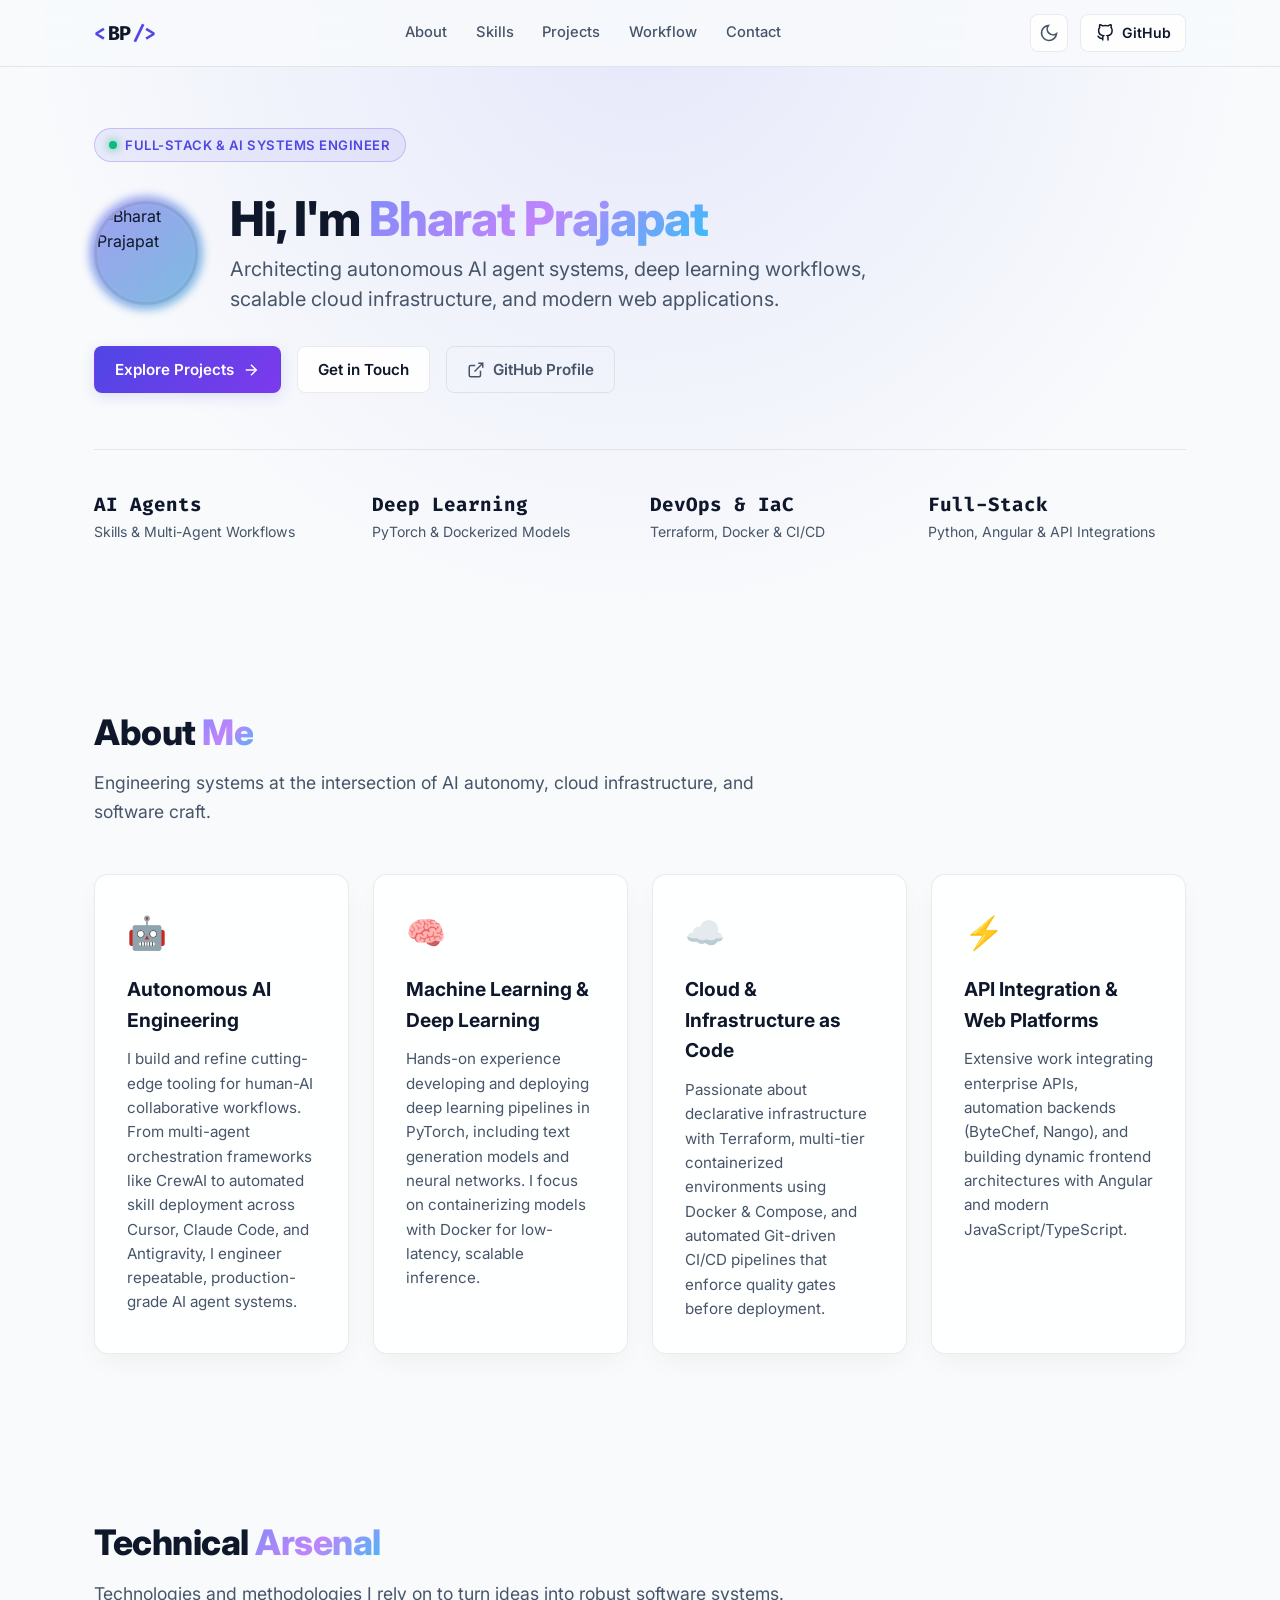
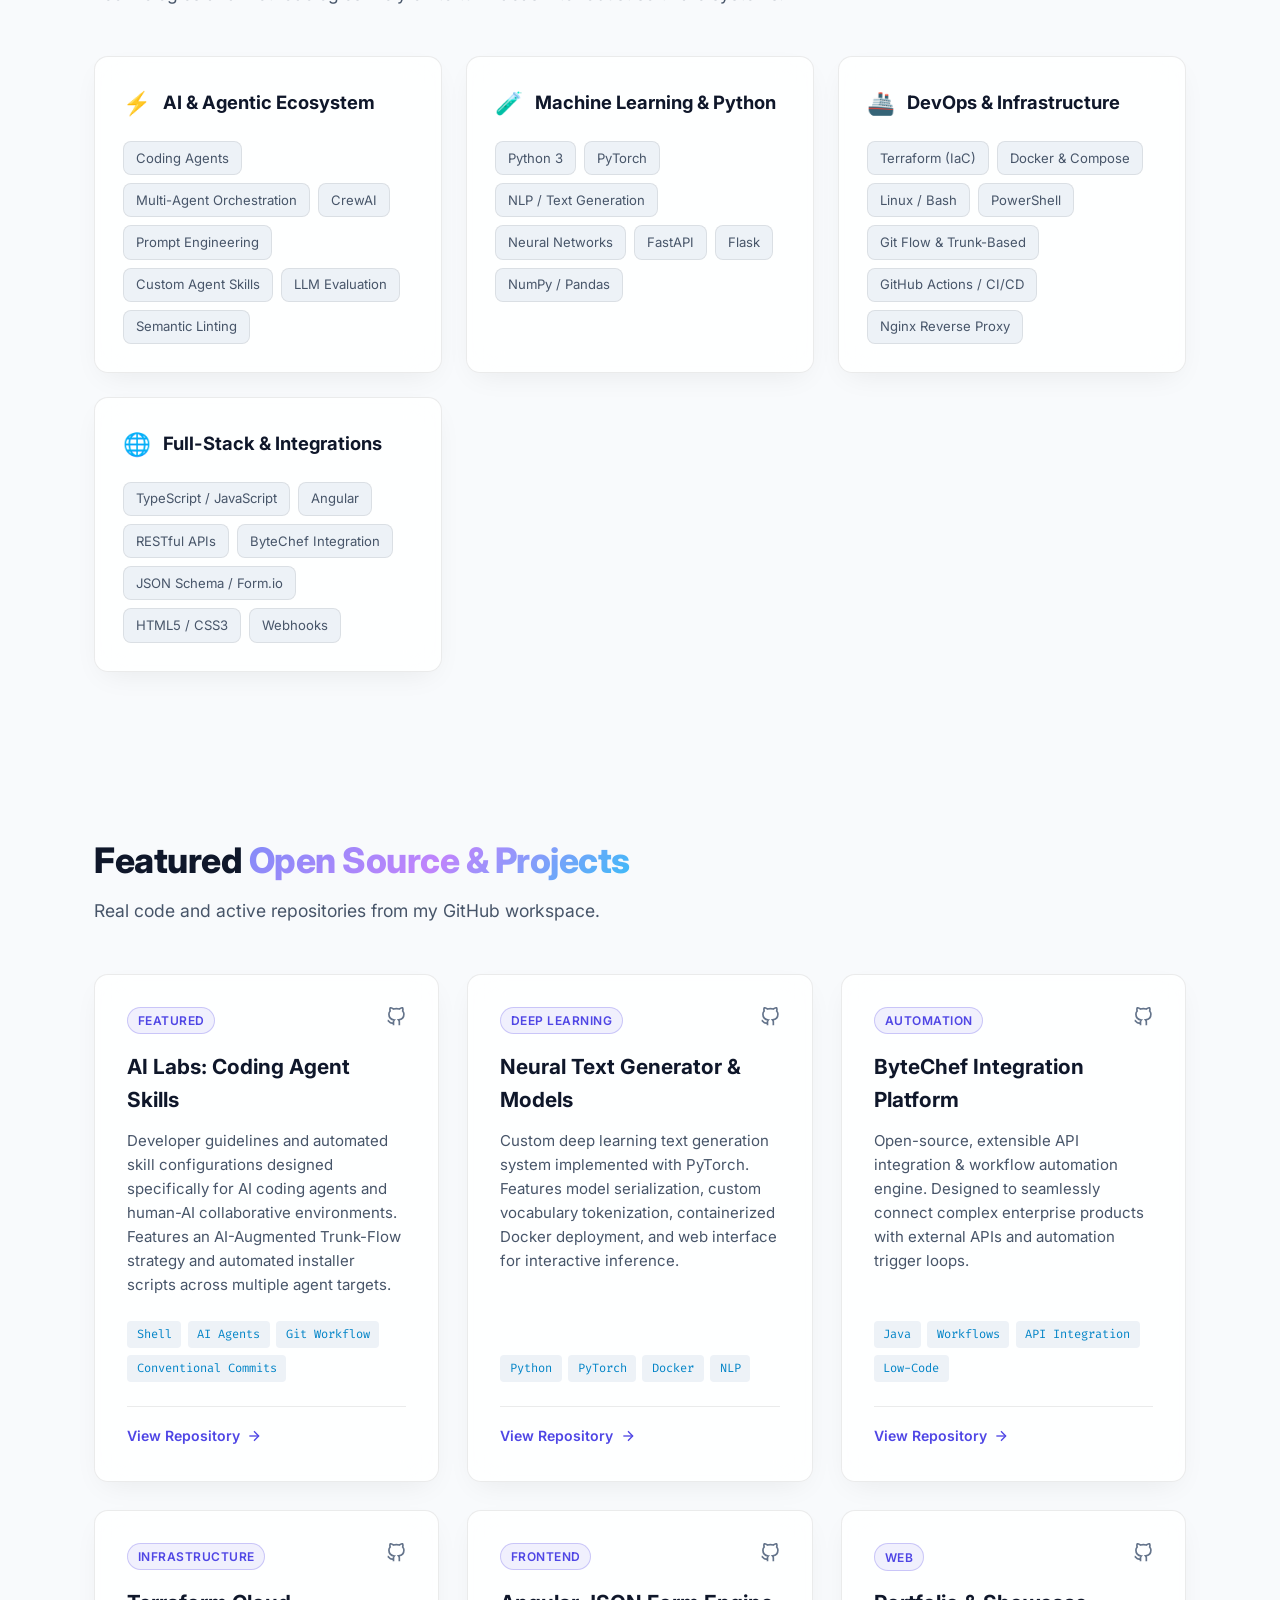
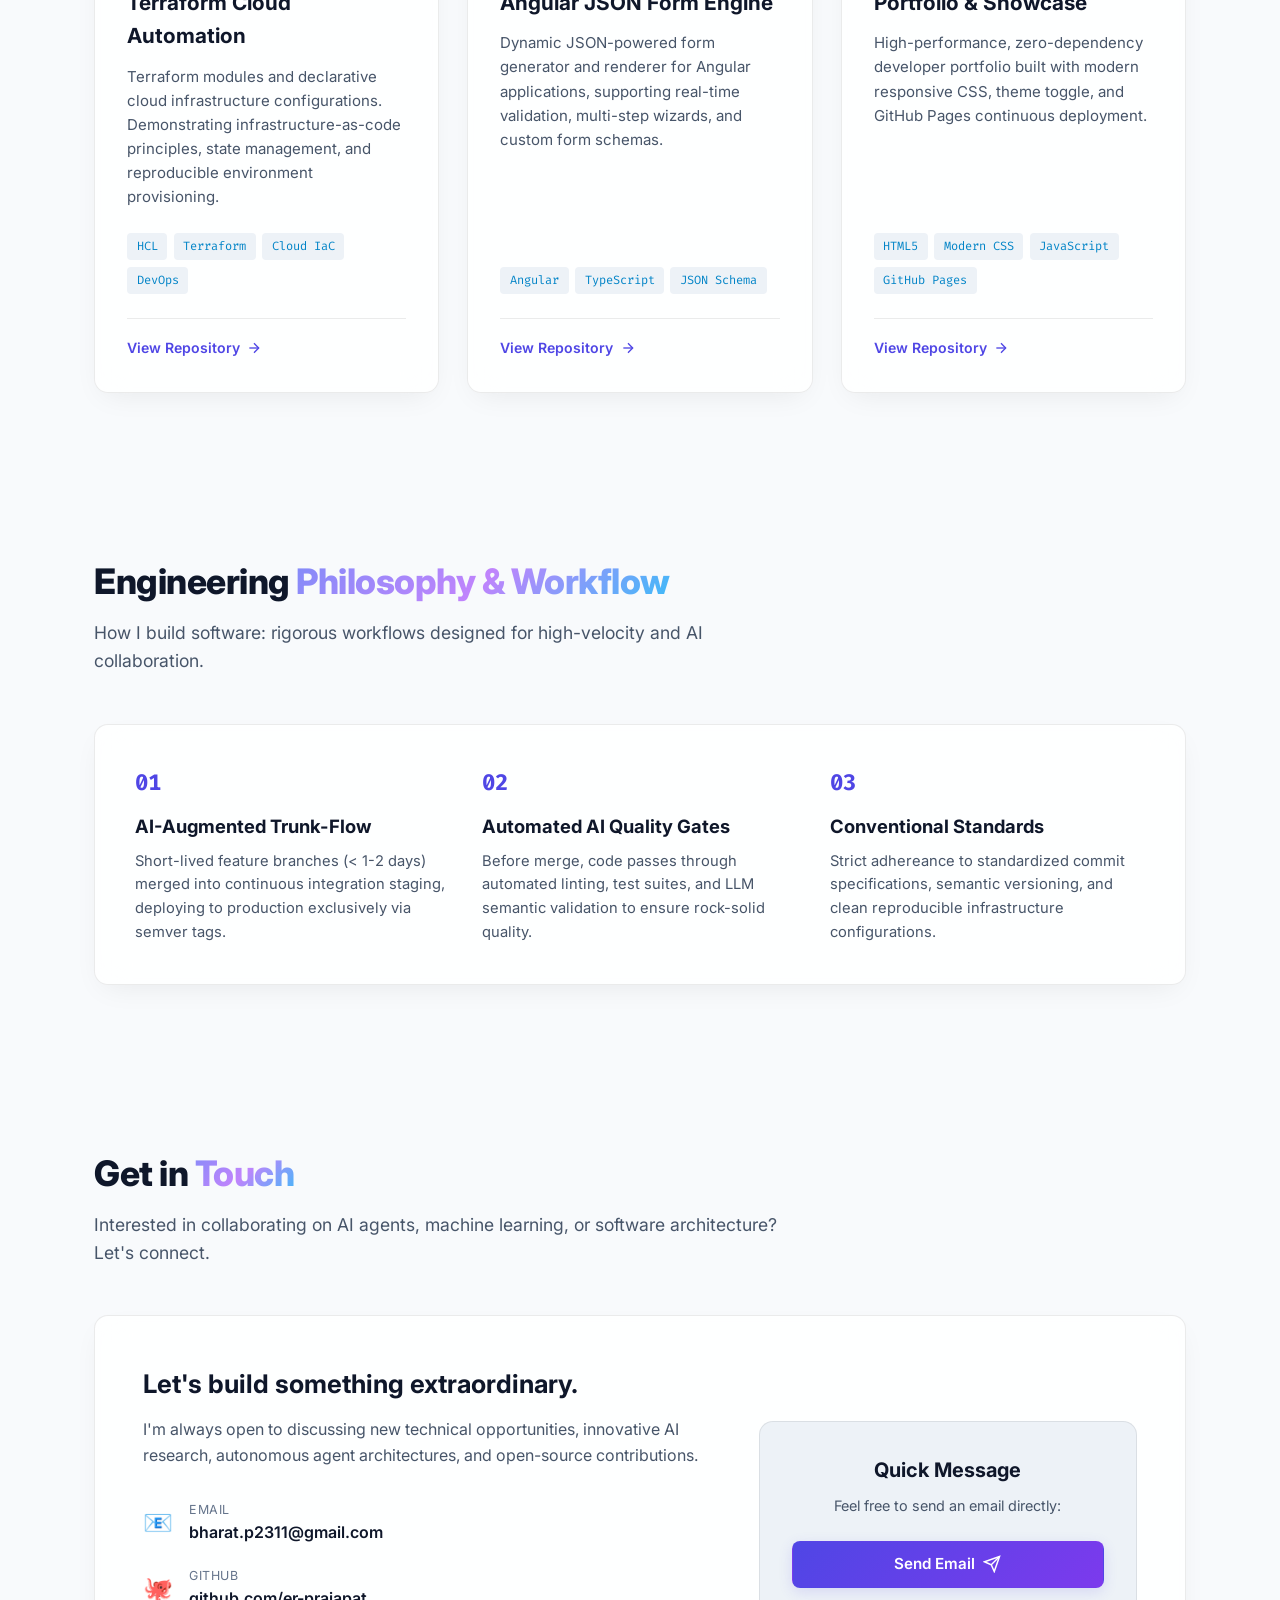
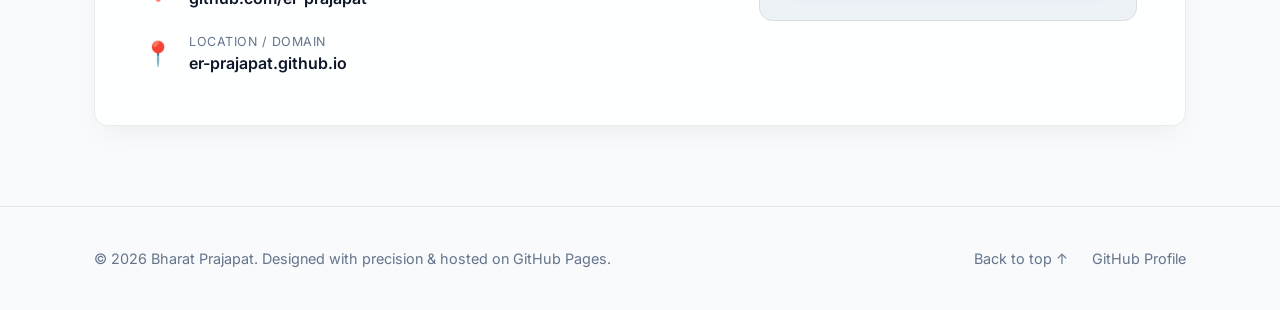
==== index.html @ aa4b8df0 "feat: initial release of modern developer portfolio website" ====
<!DOCTYPE html>
<html lang="en" data-theme="dark">
<head>
  <meta charset="UTF-8" />
  <meta name="viewport" content="width=device-width, initial-scale=1.0" />
  <title>Bharat Prajapat | Full-Stack & AI Systems Engineer</title>
  <meta name="description" content="Portfolio of Bharat Prajapat — Full-Stack & AI Systems Engineer specializing in Autonomous AI Agents, Machine Learning, Cloud Infrastructure, and Full-Stack Web Applications." />
  <meta name="author" content="Bharat Prajapat" />

  <!-- Open Graph / Meta -->
  <meta property="og:type" content="website" />
  <meta property="og:title" content="Bharat Prajapat | Portfolio" />
  <meta property="og:description" content="Full-Stack & AI Systems Engineer | Autonomous Agents, PyTorch, Cloud Infrastructure & Full-Stack Apps." />
  <meta property="og:image" content="https://avatars.githubusercontent.com/u/24315782?v=4" />
  <meta property="og:url" content="https://er-prajapat.github.io/" />

  <!-- Favicon -->
  <link rel="icon" type="image/svg+xml" href="data:image/svg+xml,<svg xmlns='http://www.w3.org/2000/svg' viewBox='0 0 100 100'><text y='.9em' font-size='90'>🚀</text></svg>" />

  <!-- Google Fonts -->
  <link rel="preconnect" href="https://fonts.googleapis.com" />
  <link rel="preconnect" href="https://fonts.gstatic.com" crossorigin />
  <link href="https://fonts.googleapis.com/css2?family=Fira+Code:wght@400;500&family=Inter:wght@300;400;500;600;700;800&display=swap" rel="stylesheet" />

  <!-- CSS Stylesheet -->
  <link rel="stylesheet" href="styles.css" />
</head>
<body>
  <!-- Header / Navigation -->
  <header class="navbar" id="navbar">
    <div class="nav-container">
      <a href="#hero" class="brand-logo">
        <span class="brand-bracket">&lt;</span>
        <span class="brand-name">BP</span>
        <span class="brand-bracket">/&gt;</span>
      </a>

      <nav class="nav-links" id="navLinks">
        <a href="#about" class="nav-link">About</a>
        <a href="#skills" class="nav-link">Skills</a>
        <a href="#projects" class="nav-link">Projects</a>
        <a href="#architecture" class="nav-link">Workflow</a>
        <a href="#contact" class="nav-link">Contact</a>
      </nav>

      <div class="nav-actions">
        <button id="themeToggle" class="icon-btn" aria-label="Toggle light/dark theme" title="Toggle theme">
          <svg class="sun-icon" viewBox="0 0 24 24" width="20" height="20" stroke="currentColor" stroke-width="2" fill="none">
            <circle cx="12" cy="12" r="5"></circle>
            <line x1="12" y1="1" x2="12" y2="3"></line>
            <line x1="12" y1="21" x2="12" y2="23"></line>
            <line x1="4.22" y1="4.22" x2="5.64" y2="5.64"></line>
            <line x1="18.36" y1="18.36" x2="19.78" y2="19.78"></line>
            <line x1="1" y1="12" x2="3" y2="12"></line>
            <line x1="21" y1="12" x2="23" y2="12"></line>
            <line x1="4.22" y1="19.78" x2="5.64" y2="18.36"></line>
            <line x1="18.36" y1="5.64" x2="19.78" y2="4.22"></line>
          </svg>
          <svg class="moon-icon" viewBox="0 0 24 24" width="20" height="20" stroke="currentColor" stroke-width="2" fill="none">
            <path d="M21 12.79A9 9 0 1 1 11.21 3 7 7 0 0 0 21 12.79z"></path>
          </svg>
        </button>

        <a href="https://github.com/er-prajapat" target="_blank" rel="noopener noreferrer" class="btn btn-secondary nav-github" aria-label="GitHub Profile">
          <svg viewBox="0 0 24 24" width="18" height="18" stroke="currentColor" stroke-width="2" fill="none">
            <path d="M9 19c-5 1.5-5-2.5-7-3m14 6v-3.87a3.37 3.37 0 0 0-.94-2.61c3.14-.35 6.44-1.54 6.44-7A5.44 5.44 0 0 0 20 4.77 5.07 5.07 0 0 0 19.91 1S18.73.65 16 2.48a13.38 13.38 0 0 0-7 0C6.27.65 5.09 1 5.09 1A5.07 5.07 0 0 0 5 4.77a5.44 5.44 0 0 0-1.5 3.78c0 5.42 3.3 6.61 6.44 7A3.37 3.37 0 0 0 9 18.13V22"></path>
          </svg>
          <span>GitHub</span>
        </a>

        <button class="mobile-menu-toggle" id="menuToggle" aria-label="Open mobile menu">
          <span></span>
          <span></span>
          <span></span>
        </button>
      </div>
    </div>
  </header>

  <!-- Main Content -->
  <main>
    <!-- Hero Section -->
    <section class="hero-section" id="hero">
      <div class="hero-glow"></div>
      <div class="container hero-content">
        <div class="hero-badge">
          <span class="badge-dot"></span>
          <span>Full-Stack &amp; AI Systems Engineer</span>
        </div>

        <div class="hero-profile-row">
          <div class="hero-avatar-wrapper">
            <img 
              src="https://avatars.githubusercontent.com/u/24315782?v=4" 
              alt="Bharat Prajapat" 
              class="hero-avatar"
            />
            <div class="avatar-ring"></div>
          </div>
          <div class="hero-title-box">
            <h1 class="hero-name">Hi, I'm <span class="gradient-text">Bharat Prajapat</span></h1>
            <p class="hero-subtitle">
              Architecting autonomous AI agent systems, deep learning workflows, scalable cloud infrastructure, and modern web applications.
            </p>
          </div>
        </div>

        <div class="hero-cta-group">
          <a href="#projects" class="btn btn-primary">
            <span>Explore Projects</span>
            <svg viewBox="0 0 24 24" width="18" height="18" stroke="currentColor" stroke-width="2" fill="none"><line x1="5" y1="12" x2="19" y2="12"></line><polyline points="12 5 19 12 12 19"></polyline></svg>
          </a>
          <a href="#contact" class="btn btn-secondary">
            <span>Get in Touch</span>
          </a>
          <a href="https://github.com/er-prajapat" target="_blank" rel="noopener noreferrer" class="btn btn-outline">
            <svg viewBox="0 0 24 24" width="18" height="18" stroke="currentColor" stroke-width="2" fill="none"><path d="M18 13v6a2 2 0 0 1-2 2H5a2 2 0 0 1-2-2V8a2 2 0 0 1 2-2h6"></path><polyline points="15 3 21 3 21 9"></polyline><line x1="10" y1="14" x2="21" y2="3"></line></svg>
            <span>GitHub Profile</span>
          </a>
        </div>

        <div class="hero-highlights">
          <div class="highlight-item">
            <span class="highlight-num">AI Agents</span>
            <span class="highlight-label">Skills &amp; Multi-Agent Workflows</span>
          </div>
          <div class="highlight-item">
            <span class="highlight-num">Deep Learning</span>
            <span class="highlight-label">PyTorch &amp; Dockerized Models</span>
          </div>
          <div class="highlight-item">
            <span class="highlight-num">DevOps &amp; IaC</span>
            <span class="highlight-label">Terraform, Docker &amp; CI/CD</span>
          </div>
          <div class="highlight-item">
            <span class="highlight-num">Full-Stack</span>
            <span class="highlight-label">Python, Angular &amp; API Integrations</span>
          </div>
        </div>
      </div>
    </section>

    <!-- About Section -->
    <section class="section about-section" id="about">
      <div class="container">
        <div class="section-header">
          <h2 class="section-title">About <span class="gradient-text">Me</span></h2>
          <p class="section-subtitle">Engineering systems at the intersection of AI autonomy, cloud infrastructure, and software craft.</p>
        </div>

        <div class="about-grid">
          <div class="about-card glass-panel">
            <div class="about-icon">🤖</div>
            <h3>Autonomous AI Engineering</h3>
            <p>
              I build and refine cutting-edge tooling for human-AI collaborative workflows. From multi-agent orchestration frameworks like CrewAI to automated skill deployment across Cursor, Claude Code, and Antigravity, I engineer repeatable, production-grade AI agent systems.
            </p>
          </div>

          <div class="about-card glass-panel">
            <div class="about-icon">🧠</div>
            <h3>Machine Learning &amp; Deep Learning</h3>
            <p>
              Hands-on experience developing and deploying deep learning pipelines in PyTorch, including text generation models and neural networks. I focus on containerizing models with Docker for low-latency, scalable inference.
            </p>
          </div>

          <div class="about-card glass-panel">
            <div class="about-icon">☁️</div>
            <h3>Cloud &amp; Infrastructure as Code</h3>
            <p>
              Passionate about declarative infrastructure with Terraform, multi-tier containerized environments using Docker &amp; Compose, and automated Git-driven CI/CD pipelines that enforce quality gates before deployment.
            </p>
          </div>

          <div class="about-card glass-panel">
            <div class="about-icon">⚡</div>
            <h3>API Integration &amp; Web Platforms</h3>
            <p>
              Extensive work integrating enterprise APIs, automation backends (ByteChef, Nango), and building dynamic frontend architectures with Angular and modern JavaScript/TypeScript.
            </p>
          </div>
        </div>
      </div>
    </section>

    <!-- Skills Section -->
    <section class="section skills-section" id="skills">
      <div class="container">
        <div class="section-header">
          <h2 class="section-title">Technical <span class="gradient-text">Arsenal</span></h2>
          <p class="section-subtitle">Technologies and methodologies I rely on to turn ideas into robust software systems.</p>
        </div>

        <div class="skills-grid">
          <!-- Skill Group 1 -->
          <div class="skill-category glass-panel">
            <div class="skill-category-header">
              <span class="category-icon">⚡</span>
              <h3>AI &amp; Agentic Ecosystem</h3>
            </div>
            <div class="tag-cloud">
              <span class="skill-tag">Coding Agents</span>
              <span class="skill-tag">Multi-Agent Orchestration</span>
              <span class="skill-tag">CrewAI</span>
              <span class="skill-tag">Prompt Engineering</span>
              <span class="skill-tag">Custom Agent Skills</span>
              <span class="skill-tag">LLM Evaluation</span>
              <span class="skill-tag">Semantic Linting</span>
            </div>
          </div>

          <!-- Skill Group 2 -->
          <div class="skill-category glass-panel">
            <div class="skill-category-header">
              <span class="category-icon">🧪</span>
              <h3>Machine Learning &amp; Python</h3>
            </div>
            <div class="tag-cloud">
              <span class="skill-tag">Python 3</span>
              <span class="skill-tag">PyTorch</span>
              <span class="skill-tag">NLP / Text Generation</span>
              <span class="skill-tag">Neural Networks</span>
              <span class="skill-tag">FastAPI</span>
              <span class="skill-tag">Flask</span>
              <span class="skill-tag">NumPy / Pandas</span>
            </div>
          </div>

          <!-- Skill Group 3 -->
          <div class="skill-category glass-panel">
            <div class="skill-category-header">
              <span class="category-icon">🚢</span>
              <h3>DevOps &amp; Infrastructure</h3>
            </div>
            <div class="tag-cloud">
              <span class="skill-tag">Terraform (IaC)</span>
              <span class="skill-tag">Docker &amp; Compose</span>
              <span class="skill-tag">Linux / Bash</span>
              <span class="skill-tag">PowerShell</span>
              <span class="skill-tag">Git Flow &amp; Trunk-Based</span>
              <span class="skill-tag">GitHub Actions / CI/CD</span>
              <span class="skill-tag">Nginx Reverse Proxy</span>
            </div>
          </div>

          <!-- Skill Group 4 -->
          <div class="skill-category glass-panel">
            <div class="skill-category-header">
              <span class="category-icon">🌐</span>
              <h3>Full-Stack &amp; Integrations</h3>
            </div>
            <div class="tag-cloud">
              <span class="skill-tag">TypeScript / JavaScript</span>
              <span class="skill-tag">Angular</span>
              <span class="skill-tag">RESTful APIs</span>
              <span class="skill-tag">ByteChef Integration</span>
              <span class="skill-tag">JSON Schema / Form.io</span>
              <span class="skill-tag">HTML5 / CSS3</span>
              <span class="skill-tag">Webhooks</span>
            </div>
          </div>
        </div>
      </div>
    </section>

    <!-- Projects Section -->
    <section class="section projects-section" id="projects">
      <div class="container">
        <div class="section-header">
          <h2 class="section-title">Featured <span class="gradient-text">Open Source &amp; Projects</span></h2>
          <p class="section-subtitle">Real code and active repositories from my GitHub workspace.</p>
        </div>

        <div class="projects-grid">
          <!-- Project 1: AI Labs -->
          <div class="project-card glass-panel">
            <div class="project-header">
              <div class="project-badge">Featured</div>
              <div class="project-links">
                <a href="https://github.com/er-prajapat/ai-labs" target="_blank" rel="noopener noreferrer" class="project-icon-link" aria-label="GitHub Repo">
                  <svg viewBox="0 0 24 24" width="20" height="20" stroke="currentColor" stroke-width="2" fill="none"><path d="M9 19c-5 1.5-5-2.5-7-3m14 6v-3.87a3.37 3.37 0 0 0-.94-2.61c3.14-.35 6.44-1.54 6.44-7A5.44 5.44 0 0 0 20 4.77 5.07 5.07 0 0 0 19.91 1S18.73.65 16 2.48a13.38 13.38 0 0 0-7 0C6.27.65 5.09 1 5.09 1A5.07 5.07 0 0 0 5 4.77a5.44 5.44 0 0 0-1.5 3.78c0 5.42 3.3 6.61 6.44 7A3.37 3.37 0 0 0 9 18.13V22"></path></svg>
                </a>
              </div>
            </div>
            <h3 class="project-title">
              <a href="https://github.com/er-prajapat/ai-labs" target="_blank" rel="noopener noreferrer">AI Labs: Coding Agent Skills</a>
            </h3>
            <p class="project-desc">
              Developer guidelines and automated skill configurations designed specifically for AI coding agents and human-AI collaborative environments. Features an AI-Augmented Trunk-Flow strategy and automated installer scripts across multiple agent targets.
            </p>
            <div class="project-tags">
              <span class="tag">Shell</span>
              <span class="tag">AI Agents</span>
              <span class="tag">Git Workflow</span>
              <span class="tag">Conventional Commits</span>
            </div>
            <div class="project-footer">
              <a href="https://github.com/er-prajapat/ai-labs" target="_blank" rel="noopener noreferrer" class="link-arrow">
                <span>View Repository</span>
                <svg viewBox="0 0 24 24" width="16" height="16" stroke="currentColor" stroke-width="2" fill="none"><line x1="5" y1="12" x2="19" y2="12"></line><polyline points="12 5 19 12 12 19"></polyline></svg>
              </a>
            </div>
          </div>

          <!-- Project 2: AI-models -->
          <div class="project-card glass-panel">
            <div class="project-header">
              <div class="project-badge">Deep Learning</div>
              <div class="project-links">
                <a href="https://github.com/er-prajapat/AI-models" target="_blank" rel="noopener noreferrer" class="project-icon-link" aria-label="GitHub Repo">
                  <svg viewBox="0 0 24 24" width="20" height="20" stroke="currentColor" stroke-width="2" fill="none"><path d="M9 19c-5 1.5-5-2.5-7-3m14 6v-3.87a3.37 3.37 0 0 0-.94-2.61c3.14-.35 6.44-1.54 6.44-7A5.44 5.44 0 0 0 20 4.77 5.07 5.07 0 0 0 19.91 1S18.73.65 16 2.48a13.38 13.38 0 0 0-7 0C6.27.65 5.09 1 5.09 1A5.07 5.07 0 0 0 5 4.77a5.44 5.44 0 0 0-1.5 3.78c0 5.42 3.3 6.61 6.44 7A3.37 3.37 0 0 0 9 18.13V22"></path></svg>
                </a>
              </div>
            </div>
            <h3 class="project-title">
              <a href="https://github.com/er-prajapat/AI-models" target="_blank" rel="noopener noreferrer">Neural Text Generator &amp; Models</a>
            </h3>
            <p class="project-desc">
              Custom deep learning text generation system implemented with PyTorch. Features model serialization, custom vocabulary tokenization, containerized Docker deployment, and web interface for interactive inference.
            </p>
            <div class="project-tags">
              <span class="tag">Python</span>
              <span class="tag">PyTorch</span>
              <span class="tag">Docker</span>
              <span class="tag">NLP</span>
            </div>
            <div class="project-footer">
              <a href="https://github.com/er-prajapat/AI-models" target="_blank" rel="noopener noreferrer" class="link-arrow">
                <span>View Repository</span>
                <svg viewBox="0 0 24 24" width="16" height="16" stroke="currentColor" stroke-width="2" fill="none"><line x1="5" y1="12" x2="19" y2="12"></line><polyline points="12 5 19 12 12 19"></polyline></svg>
              </a>
            </div>
          </div>

          <!-- Project 3: ByteChef -->
          <div class="project-card glass-panel">
            <div class="project-header">
              <div class="project-badge">Automation</div>
              <div class="project-links">
                <a href="https://github.com/er-prajapat/bytechef" target="_blank" rel="noopener noreferrer" class="project-icon-link" aria-label="GitHub Repo">
                  <svg viewBox="0 0 24 24" width="20" height="20" stroke="currentColor" stroke-width="2" fill="none"><path d="M9 19c-5 1.5-5-2.5-7-3m14 6v-3.87a3.37 3.37 0 0 0-.94-2.61c3.14-.35 6.44-1.54 6.44-7A5.44 5.44 0 0 0 20 4.77 5.07 5.07 0 0 0 19.91 1S18.73.65 16 2.48a13.38 13.38 0 0 0-7 0C6.27.65 5.09 1 5.09 1A5.07 5.07 0 0 0 5 4.77a5.44 5.44 0 0 0-1.5 3.78c0 5.42 3.3 6.61 6.44 7A3.37 3.37 0 0 0 9 18.13V22"></path></svg>
                </a>
              </div>
            </div>
            <h3 class="project-title">
              <a href="https://github.com/er-prajapat/bytechef" target="_blank" rel="noopener noreferrer">ByteChef Integration Platform</a>
            </h3>
            <p class="project-desc">
              Open-source, extensible API integration &amp; workflow automation engine. Designed to seamlessly connect complex enterprise products with external APIs and automation trigger loops.
            </p>
            <div class="project-tags">
              <span class="tag">Java</span>
              <span class="tag">Workflows</span>
              <span class="tag">API Integration</span>
              <span class="tag">Low-Code</span>
            </div>
            <div class="project-footer">
              <a href="https://github.com/er-prajapat/bytechef" target="_blank" rel="noopener noreferrer" class="link-arrow">
                <span>View Repository</span>
                <svg viewBox="0 0 24 24" width="16" height="16" stroke="currentColor" stroke-width="2" fill="none"><line x1="5" y1="12" x2="19" y2="12"></line><polyline points="12 5 19 12 12 19"></polyline></svg>
              </a>
            </div>
          </div>

          <!-- Project 4: tf-test -->
          <div class="project-card glass-panel">
            <div class="project-header">
              <div class="project-badge">Infrastructure</div>
              <div class="project-links">
                <a href="https://github.com/er-prajapat/tf-test" target="_blank" rel="noopener noreferrer" class="project-icon-link" aria-label="GitHub Repo">
                  <svg viewBox="0 0 24 24" width="20" height="20" stroke="currentColor" stroke-width="2" fill="none"><path d="M9 19c-5 1.5-5-2.5-7-3m14 6v-3.87a3.37 3.37 0 0 0-.94-2.61c3.14-.35 6.44-1.54 6.44-7A5.44 5.44 0 0 0 20 4.77 5.07 5.07 0 0 0 19.91 1S18.73.65 16 2.48a13.38 13.38 0 0 0-7 0C6.27.65 5.09 1 5.09 1A5.07 5.07 0 0 0 5 4.77a5.44 5.44 0 0 0-1.5 3.78c0 5.42 3.3 6.61 6.44 7A3.37 3.37 0 0 0 9 18.13V22"></path></svg>
                </a>
              </div>
            </div>
            <h3 class="project-title">
              <a href="https://github.com/er-prajapat/tf-test" target="_blank" rel="noopener noreferrer">Terraform Cloud Automation</a>
            </h3>
            <p class="project-desc">
              Terraform modules and declarative cloud infrastructure configurations. Demonstrating infrastructure-as-code principles, state management, and reproducible environment provisioning.
            </p>
            <div class="project-tags">
              <span class="tag">HCL</span>
              <span class="tag">Terraform</span>
              <span class="tag">Cloud IaC</span>
              <span class="tag">DevOps</span>
            </div>
            <div class="project-footer">
              <a href="https://github.com/er-prajapat/tf-test" target="_blank" rel="noopener noreferrer" class="link-arrow">
                <span>View Repository</span>
                <svg viewBox="0 0 24 24" width="16" height="16" stroke="currentColor" stroke-width="2" fill="none"><line x1="5" y1="12" x2="19" y2="12"></line><polyline points="12 5 19 12 12 19"></polyline></svg>
              </a>
            </div>
          </div>

          <!-- Project 5: Angular Formio -->
          <div class="project-card glass-panel">
            <div class="project-header">
              <div class="project-badge">Frontend</div>
              <div class="project-links">
                <a href="https://github.com/er-prajapat/angular-formio" target="_blank" rel="noopener noreferrer" class="project-icon-link" aria-label="GitHub Repo">
                  <svg viewBox="0 0 24 24" width="20" height="20" stroke="currentColor" stroke-width="2" fill="none"><path d="M9 19c-5 1.5-5-2.5-7-3m14 6v-3.87a3.37 3.37 0 0 0-.94-2.61c3.14-.35 6.44-1.54 6.44-7A5.44 5.44 0 0 0 20 4.77 5.07 5.07 0 0 0 19.91 1S18.73.65 16 2.48a13.38 13.38 0 0 0-7 0C6.27.65 5.09 1 5.09 1A5.07 5.07 0 0 0 5 4.77a5.44 5.44 0 0 0-1.5 3.78c0 5.42 3.3 6.61 6.44 7A3.37 3.37 0 0 0 9 18.13V22"></path></svg>
                </a>
              </div>
            </div>
            <h3 class="project-title">
              <a href="https://github.com/er-prajapat/angular-formio" target="_blank" rel="noopener noreferrer">Angular JSON Form Engine</a>
            </h3>
            <p class="project-desc">
              Dynamic JSON-powered form generator and renderer for Angular applications, supporting real-time validation, multi-step wizards, and custom form schemas.
            </p>
            <div class="project-tags">
              <span class="tag">Angular</span>
              <span class="tag">TypeScript</span>
              <span class="tag">JSON Schema</span>
            </div>
            <div class="project-footer">
              <a href="https://github.com/er-prajapat/angular-formio" target="_blank" rel="noopener noreferrer" class="link-arrow">
                <span>View Repository</span>
                <svg viewBox="0 0 24 24" width="16" height="16" stroke="currentColor" stroke-width="2" fill="none"><line x1="5" y1="12" x2="19" y2="12"></line><polyline points="12 5 19 12 12 19"></polyline></svg>
              </a>
            </div>
          </div>

          <!-- Project 6: GitHub Portfolio (Self) -->
          <div class="project-card glass-panel">
            <div class="project-header">
              <div class="project-badge">Web</div>
              <div class="project-links">
                <a href="https://github.com/er-prajapat/er-prajapat.github.io" target="_blank" rel="noopener noreferrer" class="project-icon-link" aria-label="GitHub Repo">
                  <svg viewBox="0 0 24 24" width="20" height="20" stroke="currentColor" stroke-width="2" fill="none"><path d="M9 19c-5 1.5-5-2.5-7-3m14 6v-3.87a3.37 3.37 0 0 0-.94-2.61c3.14-.35 6.44-1.54 6.44-7A5.44 5.44 0 0 0 20 4.77 5.07 5.07 0 0 0 19.91 1S18.73.65 16 2.48a13.38 13.38 0 0 0-7 0C6.27.65 5.09 1 5.09 1A5.07 5.07 0 0 0 5 4.77a5.44 5.44 0 0 0-1.5 3.78c0 5.42 3.3 6.61 6.44 7A3.37 3.37 0 0 0 9 18.13V22"></path></svg>
                </a>
              </div>
            </div>
            <h3 class="project-title">
              <a href="https://github.com/er-prajapat/er-prajapat.github.io" target="_blank" rel="noopener noreferrer">Portfolio &amp; Showcase</a>
            </h3>
            <p class="project-desc">
              High-performance, zero-dependency developer portfolio built with modern responsive CSS, theme toggle, and GitHub Pages continuous deployment.
            </p>
            <div class="project-tags">
              <span class="tag">HTML5</span>
              <span class="tag">Modern CSS</span>
              <span class="tag">JavaScript</span>
              <span class="tag">GitHub Pages</span>
            </div>
            <div class="project-footer">
              <a href="https://github.com/er-prajapat/er-prajapat.github.io" target="_blank" rel="noopener noreferrer" class="link-arrow">
                <span>View Repository</span>
                <svg viewBox="0 0 24 24" width="16" height="16" stroke="currentColor" stroke-width="2" fill="none"><line x1="5" y1="12" x2="19" y2="12"></line><polyline points="12 5 19 12 12 19"></polyline></svg>
              </a>
            </div>
          </div>
        </div>
      </div>
    </section>

    <!-- Architecture & Workflow Section -->
    <section class="section workflow-section" id="architecture">
      <div class="container">
        <div class="section-header">
          <h2 class="section-title">Engineering <span class="gradient-text">Philosophy &amp; Workflow</span></h2>
          <p class="section-subtitle">How I build software: rigorous workflows designed for high-velocity and AI collaboration.</p>
        </div>

        <div class="workflow-card glass-panel">
          <div class="workflow-grid">
            <div class="workflow-step">
              <div class="step-badge">01</div>
              <h4>AI-Augmented Trunk-Flow</h4>
              <p>Short-lived feature branches (< 1-2 days) merged into continuous integration staging, deploying to production exclusively via semver tags.</p>
            </div>
            <div class="workflow-step">
              <div class="step-badge">02</div>
              <h4>Automated AI Quality Gates</h4>
              <p>Before merge, code passes through automated linting, test suites, and LLM semantic validation to ensure rock-solid quality.</p>
            </div>
            <div class="workflow-step">
              <div class="step-badge">03</div>
              <h4>Conventional Standards</h4>
              <p>Strict adhereance to standardized commit specifications, semantic versioning, and clean reproducible infrastructure configurations.</p>
            </div>
          </div>
        </div>
      </div>
    </section>

    <!-- Contact Section -->
    <section class="section contact-section" id="contact">
      <div class="container">
        <div class="section-header">
          <h2 class="section-title">Get in <span class="gradient-text">Touch</span></h2>
          <p class="section-subtitle">Interested in collaborating on AI agents, machine learning, or software architecture? Let's connect.</p>
        </div>

        <div class="contact-card glass-panel">
          <div class="contact-info">
            <h3>Let's build something extraordinary.</h3>
            <p>
              I'm always open to discussing new technical opportunities, innovative AI research, autonomous agent architectures, and open-source contributions.
            </p>
            
            <div class="contact-details">
              <div class="contact-item">
                <span class="contact-icon">📧</span>
                <div>
                  <span class="contact-label">Email</span>
                  <a href="mailto:bharat.p2311@gmail.com" class="contact-val">bharat.p2311@gmail.com</a>
                </div>
              </div>
              <div class="contact-item">
                <span class="contact-icon">🐙</span>
                <div>
                  <span class="contact-label">GitHub</span>
                  <a href="https://github.com/er-prajapat" target="_blank" rel="noopener noreferrer" class="contact-val">github.com/er-prajapat</a>
                </div>
              </div>
              <div class="contact-item">
                <span class="contact-icon">📍</span>
                <div>
                  <span class="contact-label">Location / Domain</span>
                  <span class="contact-val">er-prajapat.github.io</span>
                </div>
              </div>
            </div>
          </div>

          <div class="contact-action-box">
            <h4>Quick Message</h4>
            <p>Feel free to send an email directly:</p>
            <a href="mailto:bharat.p2311@gmail.com?subject=Hello%20Bharat%20-%20From%20Portfolio" class="btn btn-primary btn-block">
              <span>Send Email</span>
              <svg viewBox="0 0 24 24" width="18" height="18" stroke="currentColor" stroke-width="2" fill="none"><line x1="22" y1="2" x2="11" y2="13"></line><polygon points="22 2 15 22 11 13 2 9 22 2"></polygon></svg>
            </a>
          </div>
        </div>
      </div>
    </section>
  </main>

  <!-- Footer -->
  <footer class="footer">
    <div class="container footer-content">
      <p>&copy; <span id="currentYear"></span> Bharat Prajapat. Designed with precision &amp; hosted on GitHub Pages.</p>
      <div class="footer-links">
        <a href="#hero">Back to top ↑</a>
        <a href="https://github.com/er-prajapat" target="_blank" rel="noopener noreferrer">GitHub Profile</a>
      </div>
    </div>
  </footer>

  <!-- Scripts -->
  <script src="script.js"></script>
</body>
</html>
---- styles.css ----
/* ==========================================================================
   Base Design Tokens & CSS Variables
   ========================================================================== */
:root {
  --font-sans: 'Inter', -apple-system, BlinkMacSystemFont, 'Segoe UI', Roboto, sans-serif;
  --font-mono: 'Fira Code', monospace;

  /* Dark Theme (Default) */
  --bg-primary: #0a0d14;
  --bg-secondary: #111625;
  --bg-surface: rgba(19, 26, 42, 0.7);
  --bg-surface-hover: rgba(27, 36, 58, 0.85);
  --border-color: rgba(255, 255, 255, 0.08);
  --border-hover: rgba(99, 102, 241, 0.4);

  --text-primary: #f8fafc;
  --text-secondary: #94a3b8;
  --text-muted: #64748b;

  --accent-primary: #6366f1;
  --accent-primary-hover: #4f46e5;
  --accent-cyan: #06b6d4;
  --accent-violet: #8b5cf6;
  --accent-glow: rgba(99, 102, 241, 0.25);
  --badge-bg: rgba(99, 102, 241, 0.12);
  --badge-border: rgba(99, 102, 241, 0.3);

  --card-shadow: 0 10px 30px -10px rgba(0, 0, 0, 0.5);
  --nav-backdrop: rgba(10, 13, 20, 0.82);
  --glow-radial: radial-gradient(circle at 50% 0%, rgba(99, 102, 241, 0.18), transparent 70%);

  --radius-sm: 8px;
  --radius-md: 14px;
  --radius-lg: 20px;
  --radius-full: 9999px;
  --transition: all 0.25s cubic-bezier(0.16, 1, 0.3, 1);
}

[data-theme="light"] {
  --bg-primary: #f8fafc;
  --bg-secondary: #edf2f7;
  --bg-surface: rgba(255, 255, 255, 0.85);
  --bg-surface-hover: rgba(255, 255, 255, 0.95);
  --border-color: rgba(0, 0, 0, 0.08);
  --border-hover: rgba(99, 102, 241, 0.5);

  --text-primary: #0f172a;
  --text-secondary: #475569;
  --text-muted: #64748b;

  --accent-primary: #4f46e5;
  --accent-primary-hover: #4338ca;
  --accent-cyan: #0284c7;
  --accent-violet: #7c3aed;
  --accent-glow: rgba(79, 70, 229, 0.15);
  --badge-bg: rgba(79, 70, 229, 0.08);
  --badge-border: rgba(79, 70, 229, 0.25);

  --card-shadow: 0 10px 30px -10px rgba(0, 0, 0, 0.08);
  --nav-backdrop: rgba(248, 250, 252, 0.88);
  --glow-radial: radial-gradient(circle at 50% 0%, rgba(99, 102, 241, 0.12), transparent 70%);
}

/* ==========================================================================
   Reset & Global Styles
   ========================================================================== */
*, *::before, *::after {
  box-sizing: border-box;
  margin: 0;
  padding: 0;
}

html {
  scroll-behavior: smooth;
  font-size: 16px;
}

body {
  font-family: var(--font-sans);
  background-color: var(--bg-primary);
  color: var(--text-primary);
  line-height: 1.6;
  overflow-x: hidden;
  transition: background-color 0.3s ease, color 0.3s ease;
  -webkit-font-smoothing: antialiased;
}

a {
  color: inherit;
  text-decoration: none;
}

img {
  max-width: 100%;
  height: auto;
  display: block;
}

.container {
  max-width: 1140px;
  margin: 0 auto;
  padding: 0 1.5rem;
}

/* ==========================================================================
   Typography & Shared Utilities
   ========================================================================== */
.gradient-text {
  background: linear-gradient(135deg, #818cf8 0%, #c084fc 50%, #38bdf8 100%);
  -webkit-background-clip: text;
  -webkit-text-fill-color: transparent;
  display: inline-block;
}

.glass-panel {
  background: var(--bg-surface);
  backdrop-filter: blur(16px);
  -webkit-backdrop-filter: blur(16px);
  border: 1px solid var(--border-color);
  border-radius: var(--radius-md);
  box-shadow: var(--card-shadow);
  transition: var(--transition);
}

.glass-panel:hover {
  border-color: var(--border-hover);
  background: var(--bg-surface-hover);
}

/* ==========================================================================
   Buttons
   ========================================================================== */
.btn {
  display: inline-flex;
  align-items: center;
  justify-content: center;
  gap: 0.5rem;
  padding: 0.65rem 1.25rem;
  font-size: 0.95rem;
  font-weight: 600;
  border-radius: var(--radius-sm);
  cursor: pointer;
  transition: var(--transition);
  border: 1px solid transparent;
  text-decoration: none;
}

.btn-primary {
  background: linear-gradient(135deg, var(--accent-primary) 0%, var(--accent-violet) 100%);
  color: #ffffff;
  box-shadow: 0 4px 14px var(--accent-glow);
}

.btn-primary:hover {
  transform: translateY(-2px);
  box-shadow: 0 6px 20px var(--accent-glow);
  opacity: 0.95;
}

.btn-secondary {
  background: var(--bg-surface);
  border: 1px solid var(--border-color);
  color: var(--text-primary);
}

.btn-secondary:hover {
  background: var(--bg-surface-hover);
  border-color: var(--border-hover);
  transform: translateY(-2px);
}

.btn-outline {
  border: 1px solid var(--border-color);
  color: var(--text-secondary);
  background: transparent;
}

.btn-outline:hover {
  border-color: var(--text-primary);
  color: var(--text-primary);
  transform: translateY(-2px);
}

.btn-block {
  width: 100%;
}

.icon-btn {
  background: var(--bg-surface);
  border: 1px solid var(--border-color);
  border-radius: var(--radius-sm);
  color: var(--text-secondary);
  padding: 0.5rem;
  display: inline-flex;
  align-items: center;
  justify-content: center;
  cursor: pointer;
  transition: var(--transition);
}

.icon-btn:hover {
  color: var(--text-primary);
  border-color: var(--border-hover);
}

/* Theme Toggle Icons */
[data-theme="dark"] .sun-icon {
  display: block;
}
[data-theme="dark"] .moon-icon {
  display: none;
}
[data-theme="light"] .sun-icon {
  display: none;
}
[data-theme="light"] .moon-icon {
  display: block;
}

/* ==========================================================================
   Navigation Bar
   ========================================================================== */
.navbar {
  position: fixed;
  top: 0;
  left: 0;
  width: 100%;
  z-index: 1000;
  background: var(--nav-backdrop);
  backdrop-filter: blur(12px);
  -webkit-backdrop-filter: blur(12px);
  border-bottom: 1px solid var(--border-color);
  transition: var(--transition);
}

.nav-container {
  max-width: 1140px;
  margin: 0 auto;
  padding: 0.85rem 1.5rem;
  display: flex;
  align-items: center;
  justify-content: space-between;
}

.brand-logo {
  font-family: var(--font-mono);
  font-weight: 700;
  font-size: 1.25rem;
  letter-spacing: -0.5px;
  display: flex;
  align-items: center;
  gap: 2px;
}

.brand-bracket {
  color: var(--accent-primary);
}

.brand-name {
  color: var(--text-primary);
}

.nav-links {
  display: flex;
  align-items: center;
  gap: 1.8rem;
}

.nav-link {
  font-size: 0.92rem;
  font-weight: 500;
  color: var(--text-secondary);
  transition: var(--transition);
  position: relative;
}

.nav-link:hover, .nav-link.active {
  color: var(--text-primary);
}

.nav-actions {
  display: flex;
  align-items: center;
  gap: 0.75rem;
}

.nav-github {
  padding: 0.45rem 0.9rem;
  font-size: 0.88rem;
}

.mobile-menu-toggle {
  display: none;
  background: transparent;
  border: none;
  cursor: pointer;
  flex-direction: column;
  gap: 4px;
  padding: 4px;
}

.mobile-menu-toggle span {
  width: 20px;
  height: 2px;
  background: var(--text-primary);
  border-radius: 2px;
  transition: var(--transition);
}

/* ==========================================================================
   Hero Section
   ========================================================================== */
.hero-section {
  position: relative;
  padding-top: 8rem;
  padding-bottom: 5rem;
  overflow: hidden;
}

.hero-glow {
  position: absolute;
  top: 0;
  left: 0;
  right: 0;
  height: 600px;
  background: var(--glow-radial);
  pointer-events: none;
  z-index: 0;
}

.hero-content {
  position: relative;
  z-index: 1;
}

.hero-badge {
  display: inline-flex;
  align-items: center;
  gap: 0.5rem;
  padding: 0.35rem 0.9rem;
  background: var(--badge-bg);
  border: 1px solid var(--badge-border);
  border-radius: var(--radius-full);
  font-size: 0.82rem;
  font-weight: 600;
  color: var(--accent-primary);
  margin-bottom: 1.8rem;
  text-transform: uppercase;
  letter-spacing: 0.5px;
}

.badge-dot {
  width: 8px;
  height: 8px;
  background-color: #10b981;
  border-radius: 50%;
  box-shadow: 0 0 10px #10b981;
  animation: pulse 2s infinite;
}

@keyframes pulse {
  0% { transform: scale(0.95); opacity: 0.8; }
  50% { transform: scale(1.15); opacity: 1; }
  100% { transform: scale(0.95); opacity: 0.8; }
}

.hero-profile-row {
  display: flex;
  align-items: center;
  gap: 2rem;
  margin-bottom: 2rem;
}

.hero-avatar-wrapper {
  position: relative;
  width: 104px;
  height: 104px;
  flex-shrink: 0;
}

.hero-avatar {
  width: 100%;
  height: 100%;
  border-radius: 50%;
  object-fit: cover;
  border: 3px solid var(--border-color);
  position: relative;
  z-index: 2;
}

.avatar-ring {
  position: absolute;
  inset: -5px;
  border-radius: 50%;
  background: linear-gradient(135deg, var(--accent-primary), var(--accent-cyan));
  z-index: 1;
  opacity: 0.5;
  filter: blur(4px);
}

.hero-name {
  font-size: 3rem;
  font-weight: 800;
  line-height: 1.15;
  letter-spacing: -1px;
  margin-bottom: 0.5rem;
}

.hero-subtitle {
  font-size: 1.25rem;
  color: var(--text-secondary);
  max-width: 680px;
  line-height: 1.5;
}

.hero-cta-group {
  display: flex;
  flex-wrap: wrap;
  gap: 1rem;
  margin-bottom: 3.5rem;
}

.hero-highlights {
  display: grid;
  grid-template-columns: repeat(auto-fit, minmax(200px, 1fr));
  gap: 1.25rem;
  border-top: 1px solid var(--border-color);
  padding-top: 2.5rem;
}

.highlight-item {
  display: flex;
  flex-direction: column;
}

.highlight-num {
  font-size: 1.2rem;
  font-weight: 700;
  color: var(--text-primary);
  font-family: var(--font-mono);
}

.highlight-label {
  font-size: 0.88rem;
  color: var(--text-secondary);
}

/* ==========================================================================
   General Section Layout
   ========================================================================== */
.section {
  padding: 5rem 0;
}

.section-header {
  margin-bottom: 3rem;
  max-width: 720px;
}

.section-title {
  font-size: 2.2rem;
  font-weight: 800;
  letter-spacing: -0.5px;
  margin-bottom: 0.6rem;
}

.section-subtitle {
  font-size: 1.1rem;
  color: var(--text-secondary);
}

/* ==========================================================================
   About Section
   ========================================================================== */
.about-grid {
  display: grid;
  grid-template-columns: repeat(auto-fit, minmax(250px, 1fr));
  gap: 1.5rem;
}

.about-card {
  padding: 2rem;
  display: flex;
  flex-direction: column;
}

.about-icon {
  font-size: 2rem;
  margin-bottom: 1rem;
}

.about-card h3 {
  font-size: 1.2rem;
  font-weight: 700;
  margin-bottom: 0.75rem;
  color: var(--text-primary);
}

.about-card p {
  font-size: 0.95rem;
  color: var(--text-secondary);
  line-height: 1.6;
}

/* ==========================================================================
   Skills Section
   ========================================================================== */
.skills-grid {
  display: grid;
  grid-template-columns: repeat(auto-fit, minmax(260px, 1fr));
  gap: 1.5rem;
}

.skill-category {
  padding: 1.75rem;
}

.skill-category-header {
  display: flex;
  align-items: center;
  gap: 0.75rem;
  margin-bottom: 1.25rem;
}

.category-icon {
  font-size: 1.4rem;
}

.skill-category-header h3 {
  font-size: 1.15rem;
  font-weight: 700;
}

.tag-cloud {
  display: flex;
  flex-wrap: wrap;
  gap: 0.5rem;
}

.skill-tag {
  font-size: 0.82rem;
  padding: 0.35rem 0.75rem;
  background: var(--bg-secondary);
  border: 1px solid var(--border-color);
  border-radius: var(--radius-sm);
  color: var(--text-secondary);
  transition: var(--transition);
}

.skill-tag:hover {
  border-color: var(--accent-primary);
  color: var(--accent-primary);
  transform: translateY(-1px);
}

/* ==========================================================================
   Projects Section
   ========================================================================== */
.projects-grid {
  display: grid;
  grid-template-columns: repeat(auto-fit, minmax(320px, 1fr));
  gap: 1.75rem;
}

.project-card {
  padding: 2rem;
  display: flex;
  flex-direction: column;
  justify-content: space-between;
}

.project-header {
  display: flex;
  justify-content: space-between;
  align-items: center;
  margin-bottom: 1rem;
}

.project-badge {
  font-size: 0.75rem;
  font-weight: 600;
  text-transform: uppercase;
  letter-spacing: 0.5px;
  color: var(--accent-primary);
  background: var(--badge-bg);
  border: 1px solid var(--badge-border);
  padding: 0.2rem 0.6rem;
  border-radius: var(--radius-full);
}

.project-links {
  display: flex;
  align-items: center;
  gap: 0.5rem;
}

.project-icon-link {
  color: var(--text-muted);
  transition: var(--transition);
}

.project-icon-link:hover {
  color: var(--text-primary);
}

.project-title {
  font-size: 1.3rem;
  font-weight: 700;
  margin-bottom: 0.75rem;
}

.project-title a:hover {
  color: var(--accent-primary);
}

.project-desc {
  font-size: 0.94rem;
  color: var(--text-secondary);
  margin-bottom: 1.5rem;
  line-height: 1.6;
  flex-grow: 1;
}

.project-tags {
  display: flex;
  flex-wrap: wrap;
  gap: 0.4rem;
  margin-bottom: 1.5rem;
}

.project-tags .tag {
  font-size: 0.75rem;
  font-family: var(--font-mono);
  background: var(--bg-secondary);
  padding: 0.25rem 0.6rem;
  border-radius: 4px;
  color: var(--accent-cyan);
}

.project-footer {
  border-top: 1px solid var(--border-color);
  padding-top: 1rem;
}

.link-arrow {
  display: inline-flex;
  align-items: center;
  gap: 0.4rem;
  font-size: 0.88rem;
  font-weight: 600;
  color: var(--accent-primary);
  transition: var(--transition);
}

.link-arrow:hover {
  gap: 0.65rem;
}

/* ==========================================================================
   Architecture & Workflow Section
   ========================================================================== */
.workflow-card {
  padding: 2.5rem;
}

.workflow-grid {
  display: grid;
  grid-template-columns: repeat(auto-fit, minmax(280px, 1fr));
  gap: 2rem;
}

.workflow-step {
  display: flex;
  flex-direction: column;
}

.step-badge {
  font-family: var(--font-mono);
  font-size: 1.4rem;
  font-weight: 700;
  color: var(--accent-primary);
  margin-bottom: 0.75rem;
}

.workflow-step h4 {
  font-size: 1.15rem;
  font-weight: 700;
  margin-bottom: 0.5rem;
}

.workflow-step p {
  font-size: 0.92rem;
  color: var(--text-secondary);
}

/* ==========================================================================
   Contact Section
   ========================================================================== */
.contact-card {
  padding: 3rem;
  display: grid;
  grid-template-columns: 3fr 2fr;
  gap: 3rem;
  align-items: center;
}

.contact-info h3 {
  font-size: 1.6rem;
  font-weight: 700;
  margin-bottom: 0.75rem;
}

.contact-info p {
  font-size: 1rem;
  color: var(--text-secondary);
  margin-bottom: 2rem;
}

.contact-details {
  display: flex;
  flex-direction: column;
  gap: 1.25rem;
}

.contact-item {
  display: flex;
  align-items: center;
  gap: 1rem;
}

.contact-icon {
  font-size: 1.5rem;
}

.contact-label {
  display: block;
  font-size: 0.78rem;
  text-transform: uppercase;
  color: var(--text-muted);
  letter-spacing: 0.5px;
}

.contact-val {
  font-size: 1rem;
  font-weight: 600;
  color: var(--text-primary);
  transition: var(--transition);
}

.contact-val:hover {
  color: var(--accent-primary);
}

.contact-action-box {
  background: var(--bg-secondary);
  padding: 2rem;
  border-radius: var(--radius-md);
  border: 1px solid var(--border-color);
  text-align: center;
}

.contact-action-box h4 {
  font-size: 1.25rem;
  margin-bottom: 0.5rem;
}

.contact-action-box p {
  font-size: 0.9rem;
  color: var(--text-secondary);
  margin-bottom: 1.5rem;
}

/* ==========================================================================
   Footer
   ========================================================================== */
.footer {
  border-top: 1px solid var(--border-color);
  padding: 2.5rem 0;
  background: var(--bg-primary);
}

.footer-content {
  display: flex;
  justify-content: space-between;
  align-items: center;
  font-size: 0.9rem;
  color: var(--text-muted);
}

.footer-links {
  display: flex;
  gap: 1.5rem;
}

.footer-links a:hover {
  color: var(--text-primary);
}

/* ==========================================================================
   Responsive Breakpoints
   ========================================================================== */
@media (max-width: 900px) {
  .contact-card {
    grid-template-columns: 1fr;
    gap: 2rem;
    padding: 2rem;
  }
}

@media (max-width: 768px) {
  .hero-profile-row {
    flex-direction: column;
    align-items: flex-start;
    gap: 1.25rem;
  }

  .hero-name {
    font-size: 2.3rem;
  }

  .hero-subtitle {
    font-size: 1.05rem;
  }

  .nav-links {
    position: fixed;
    top: 61px;
    left: 0;
    width: 100%;
    background: var(--bg-primary);
    border-bottom: 1px solid var(--border-color);
    flex-direction: column;
    padding: 1.5rem;
    gap: 1.25rem;
    display: none;
  }

  .nav-links.open {
    display: flex;
  }

  .mobile-menu-toggle {
    display: flex;
  }

  .nav-github {
    display: none;
  }

  .footer-content {
    flex-direction: column;
    gap: 1rem;
    text-align: center;
  }
}
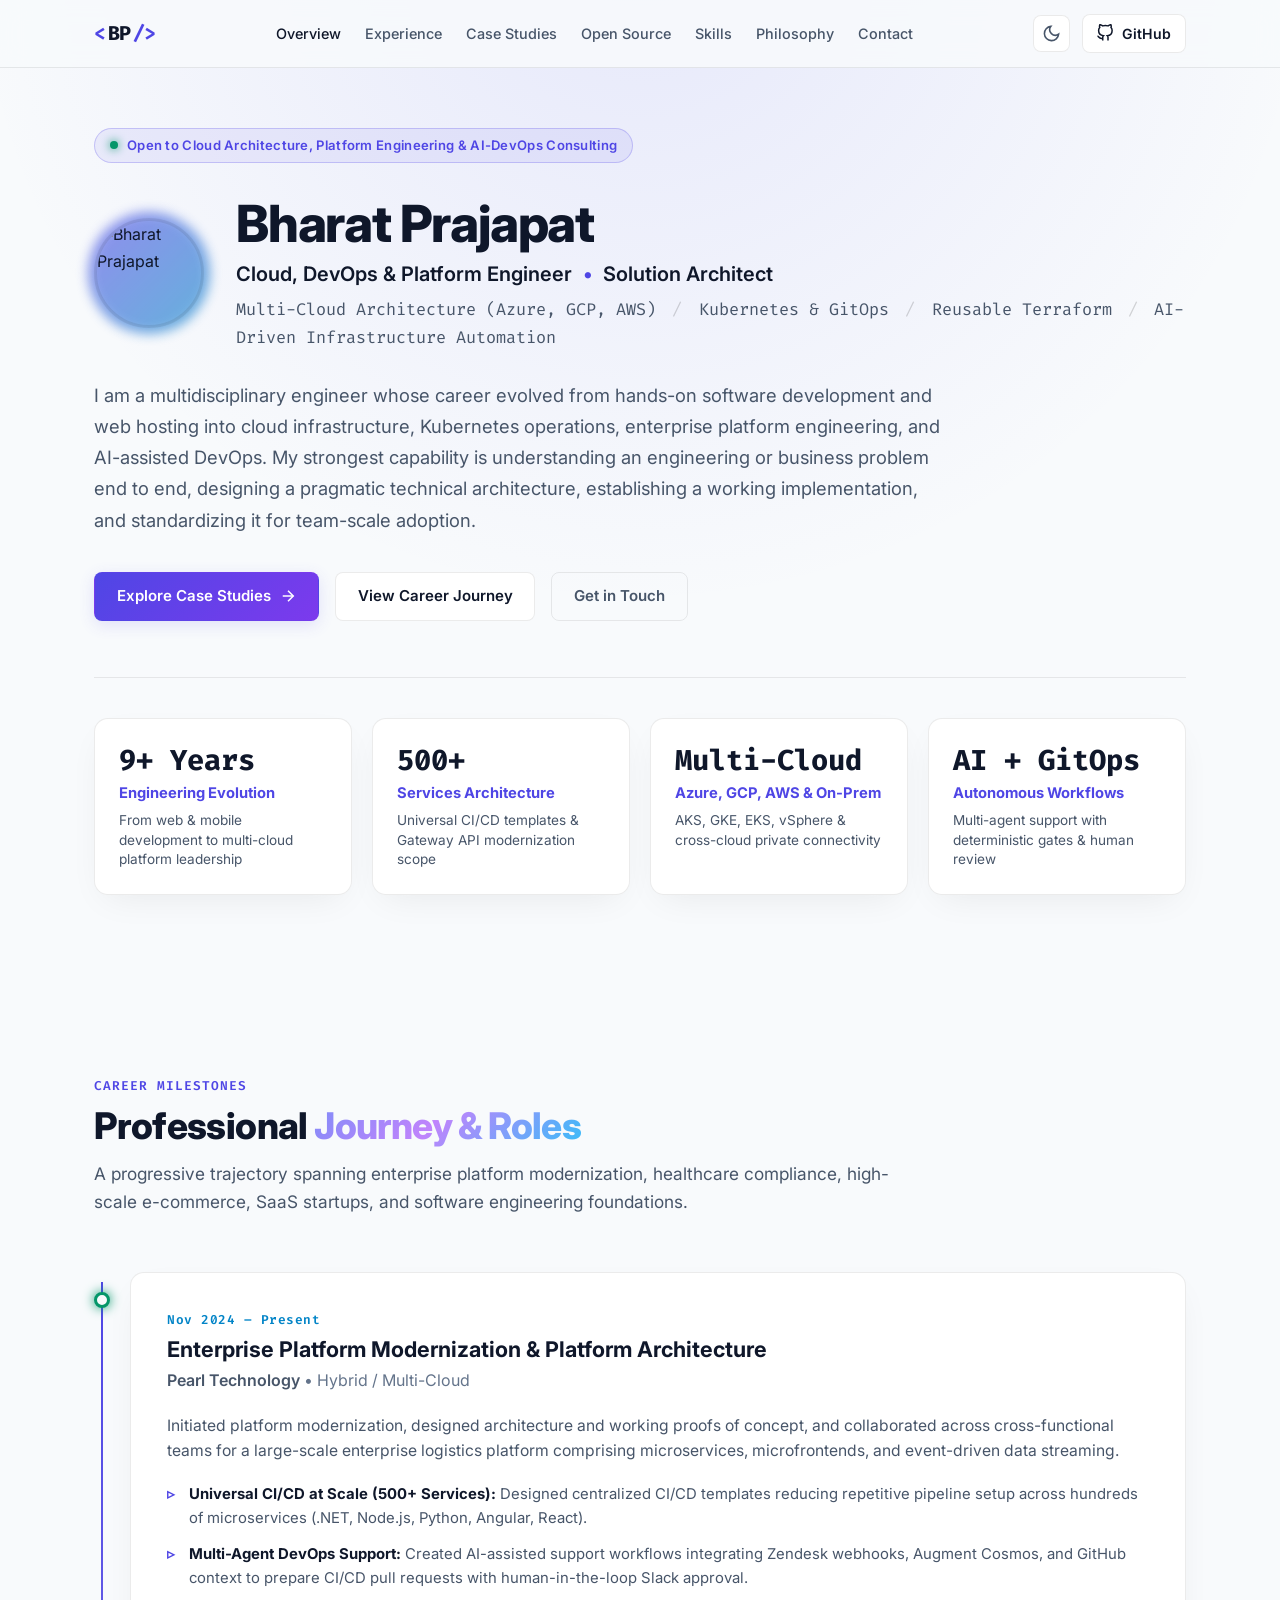
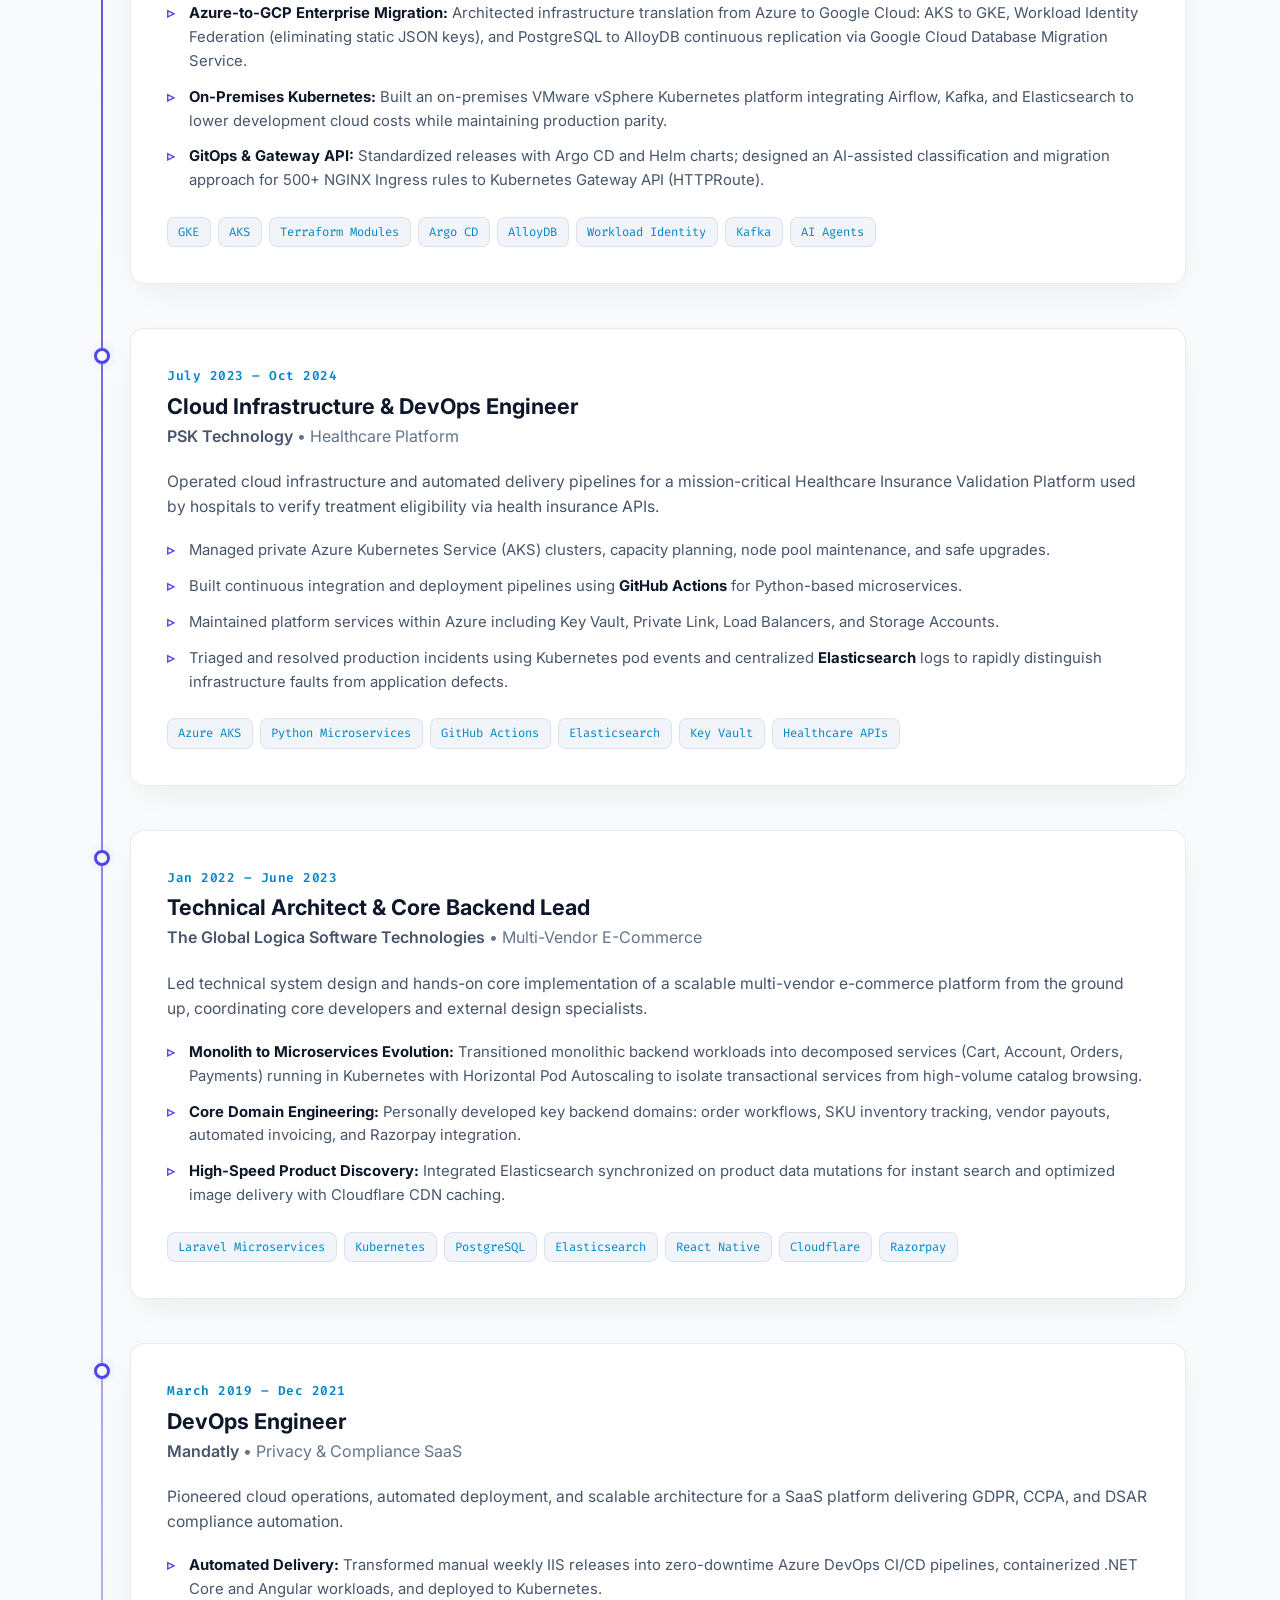
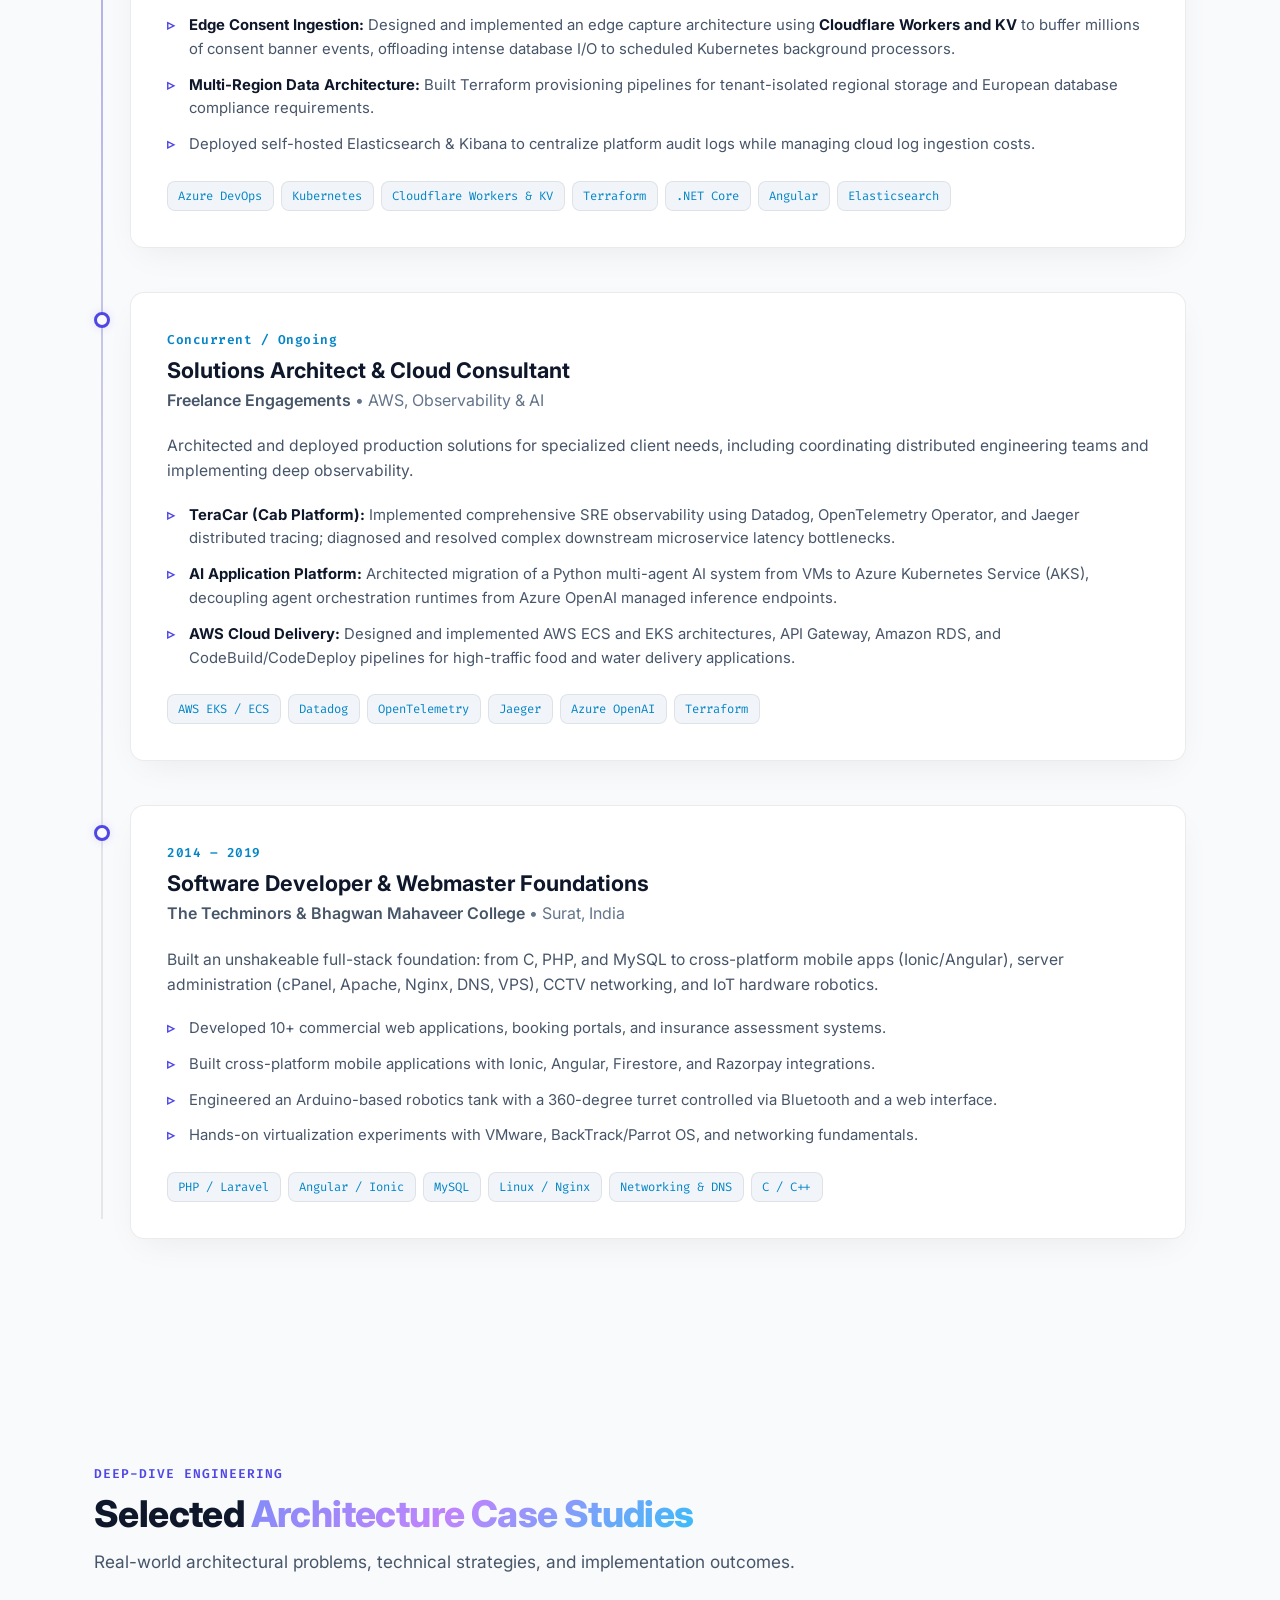
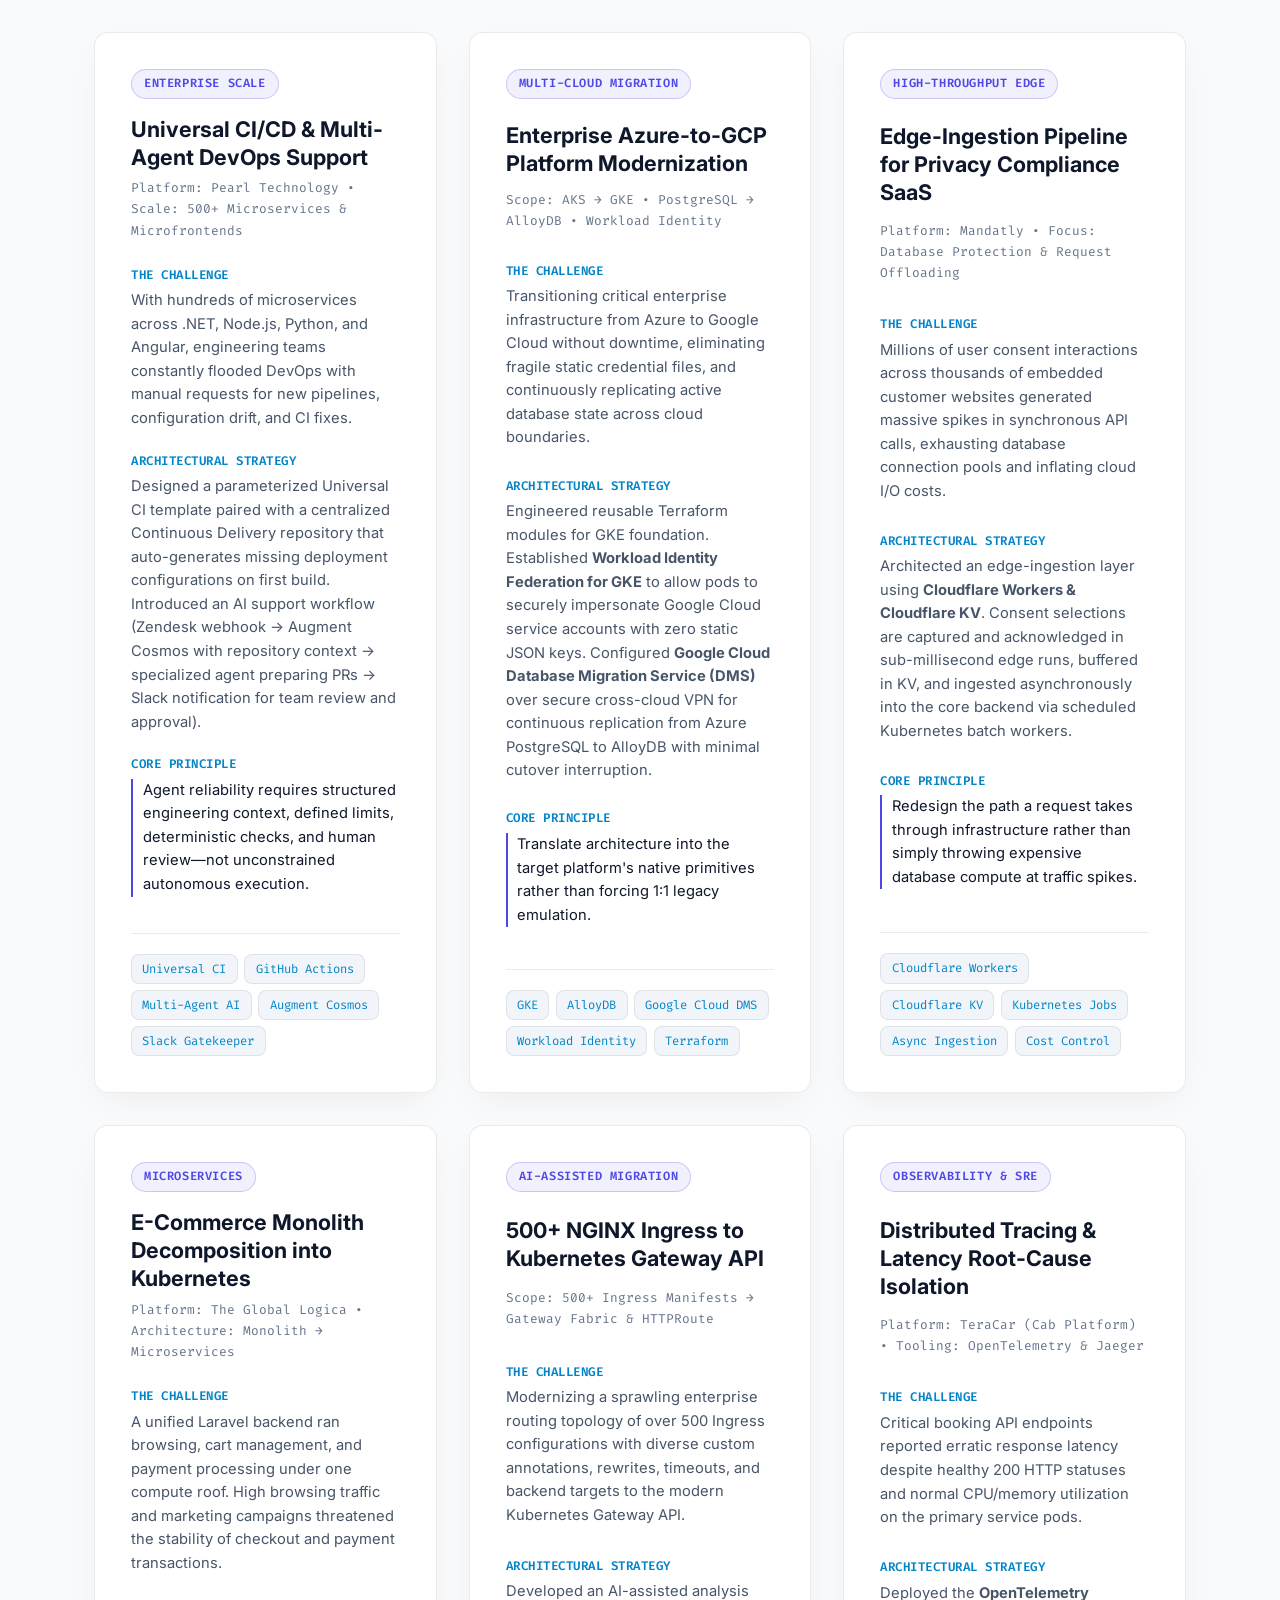
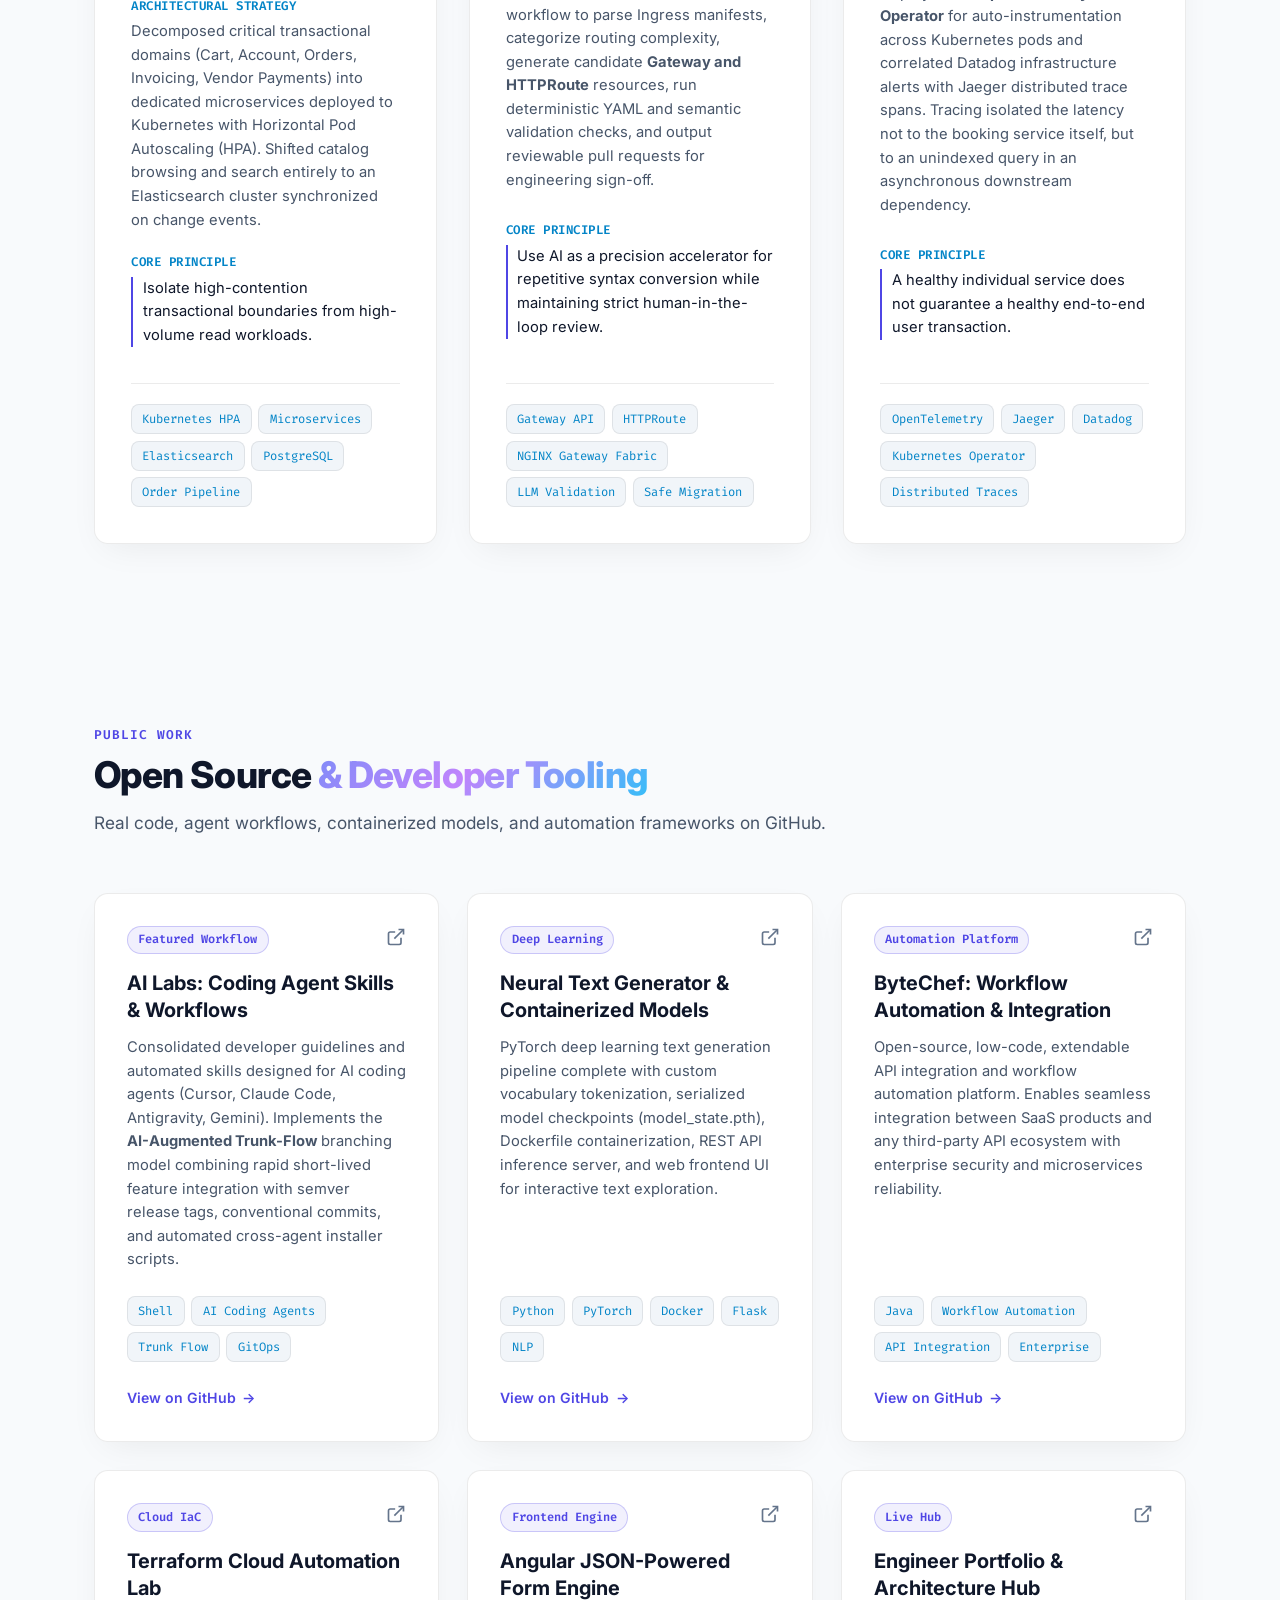
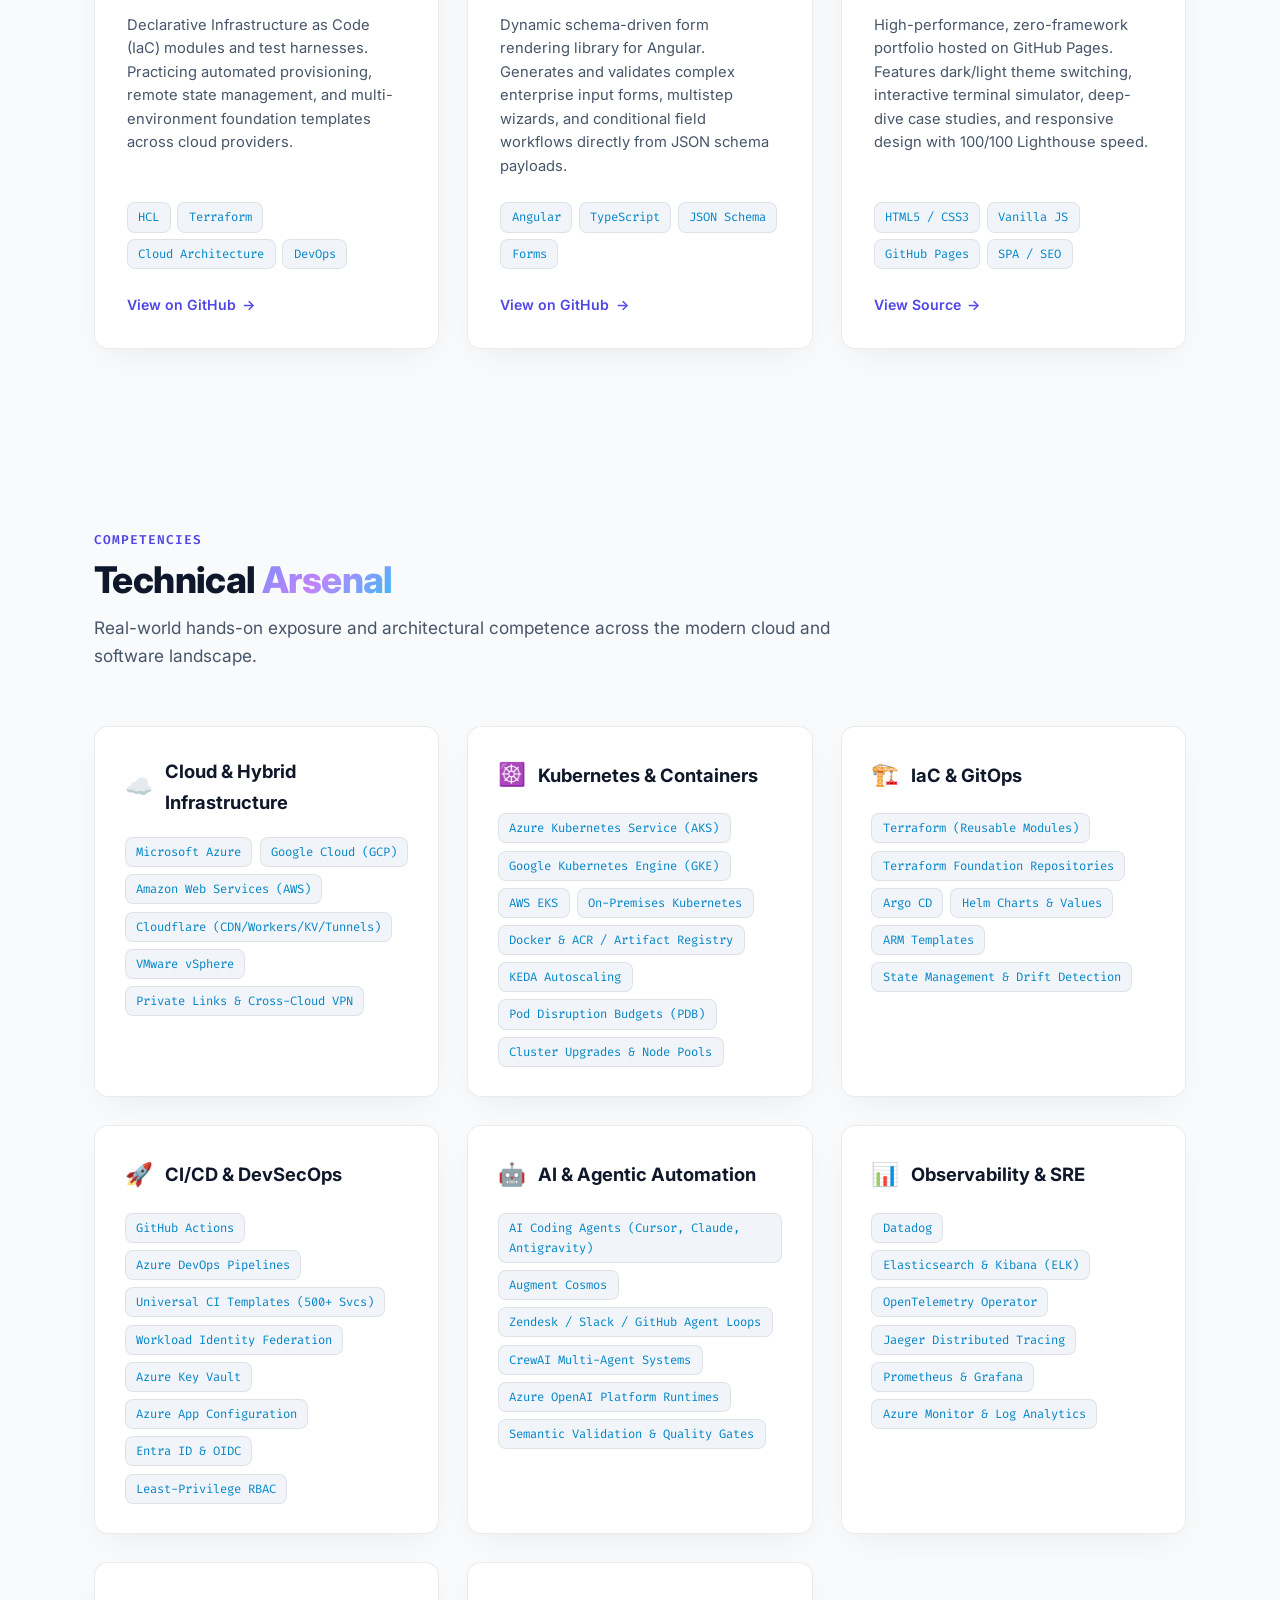
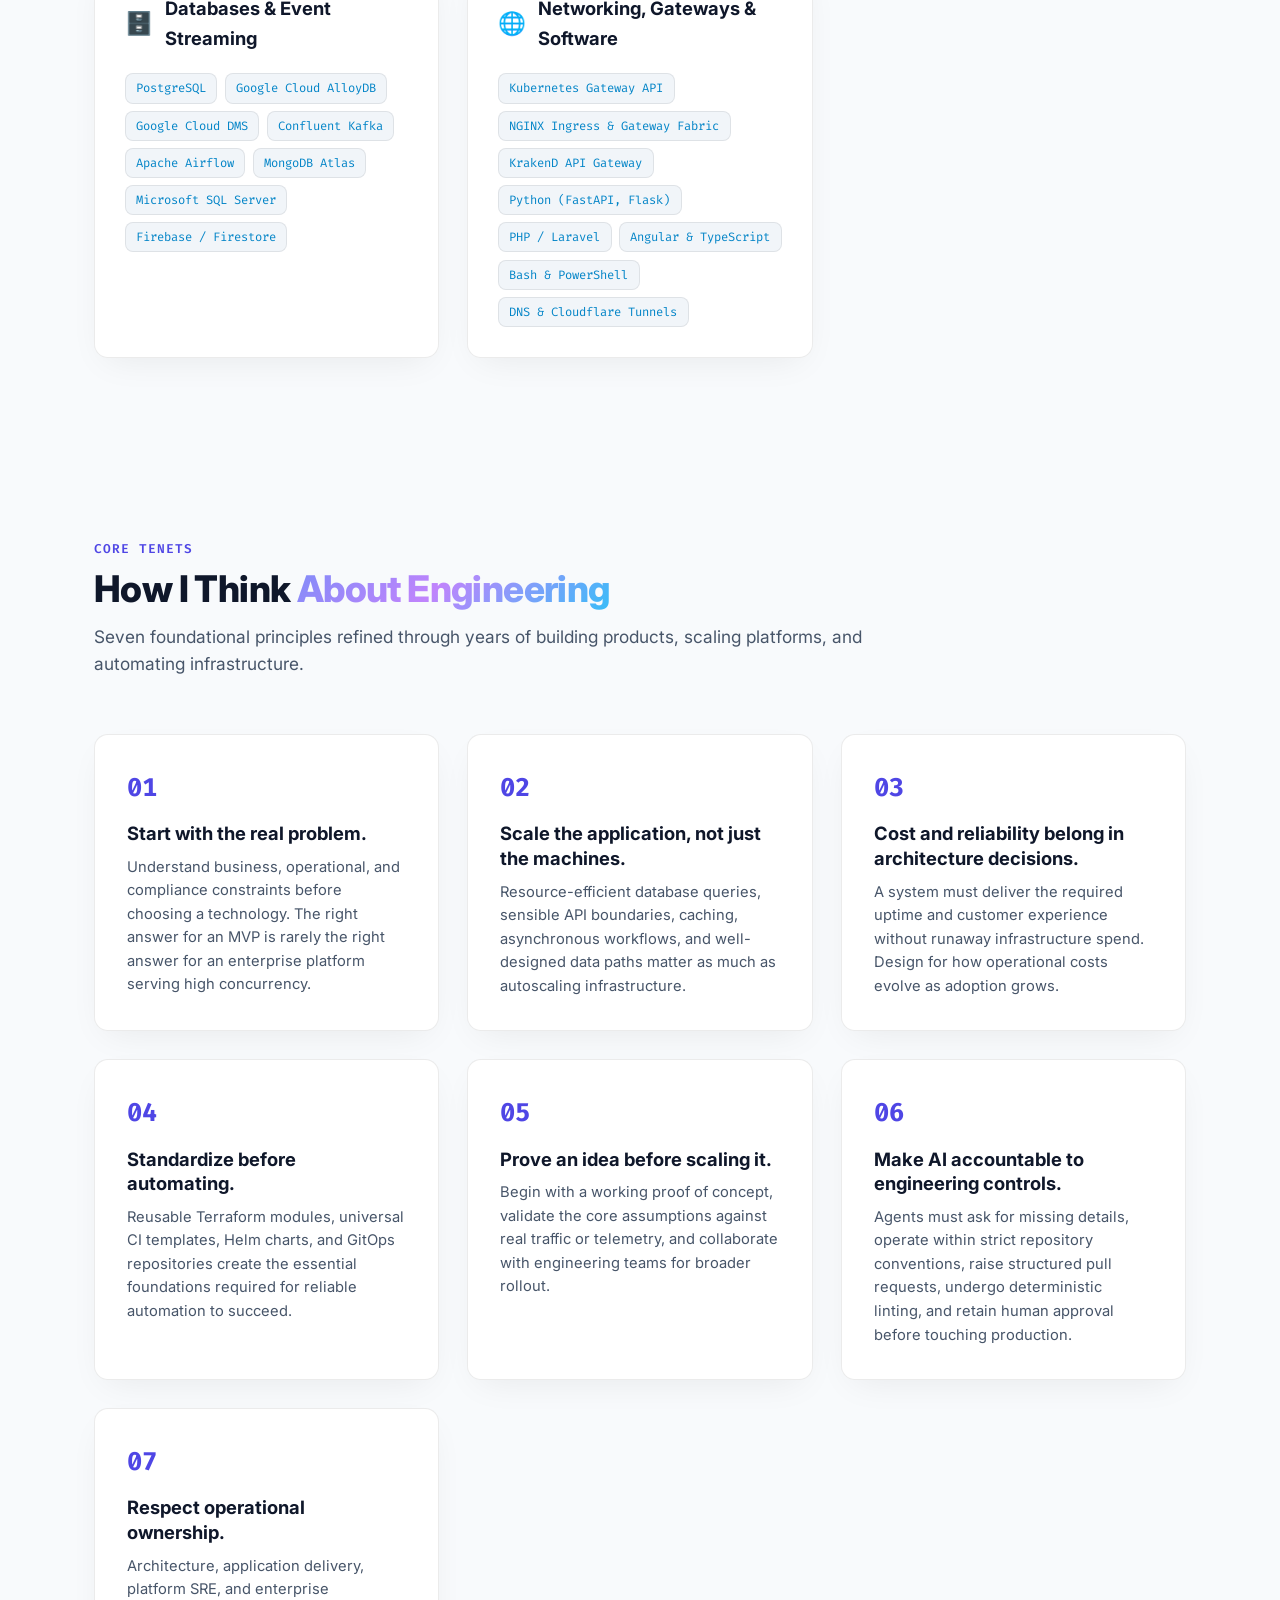
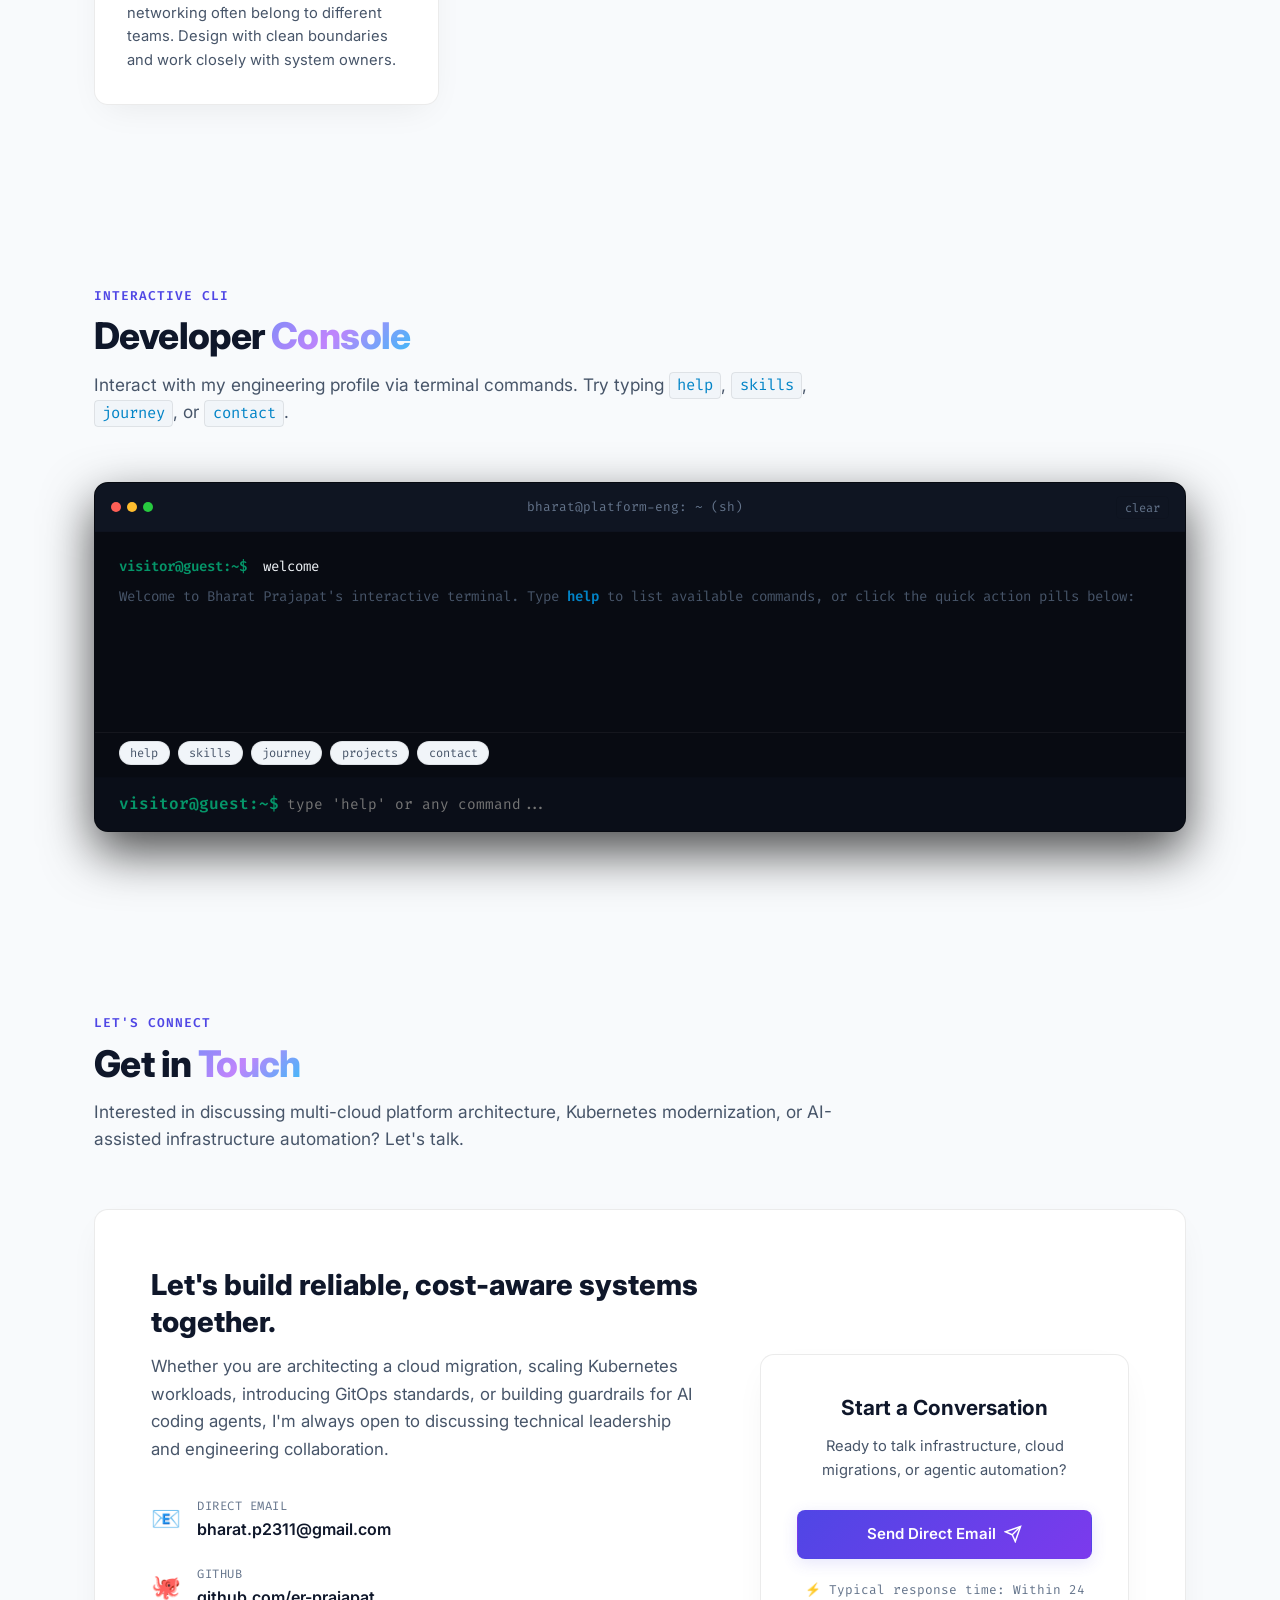
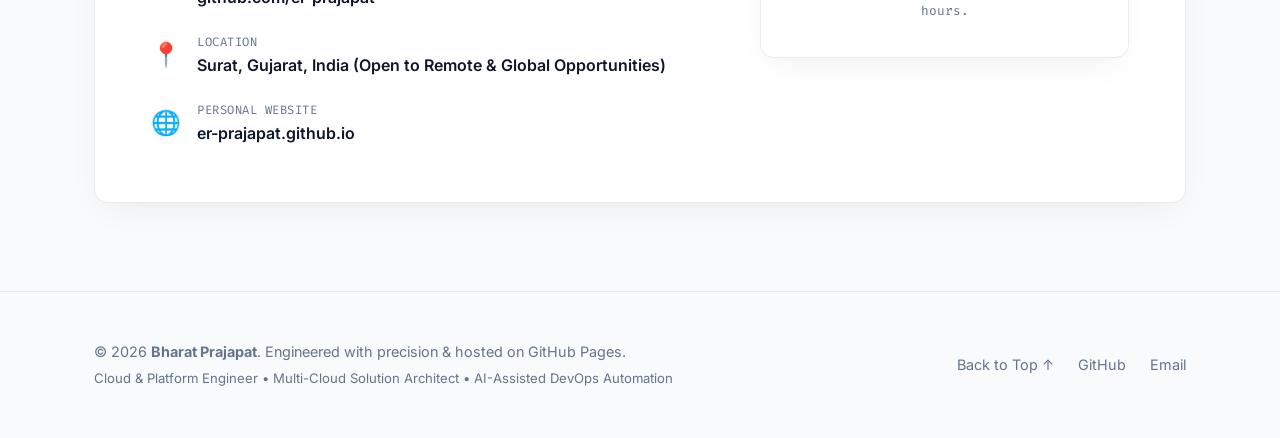
==== commit c6128480: "feat: complete overhaul inspired by yousafkhamza with case studies, career journey, terminal CLI, an" ====
--- a/index.html
+++ b/index.html
@@ -3,49 +3,81 @@
 <head>
   <meta charset="UTF-8" />
   <meta name="viewport" content="width=device-width, initial-scale=1.0" />
-  <title>Bharat Prajapat | Full-Stack & AI Systems Engineer</title>
-  <meta name="description" content="Portfolio of Bharat Prajapat — Full-Stack & AI Systems Engineer specializing in Autonomous AI Agents, Machine Learning, Cloud Infrastructure, and Full-Stack Web Applications." />
+
+  <title>Bharat Prajapat · Cloud, DevOps & Platform Engineer · Solution Architect</title>
+  <meta name="description" content="Bharat Prajapat is a Cloud, DevOps & Platform Engineer and Solution Architect specializing in Multi-Cloud Infrastructure (Azure, GCP, AWS), Kubernetes, Terraform, GitOps, and AI-driven infrastructure automation. Former full-stack engineer." />
   <meta name="author" content="Bharat Prajapat" />
-
-  <!-- Open Graph / Meta -->
-  <meta property="og:type" content="website" />
-  <meta property="og:title" content="Bharat Prajapat | Portfolio" />
-  <meta property="og:description" content="Full-Stack & AI Systems Engineer | Autonomous Agents, PyTorch, Cloud Infrastructure & Full-Stack Apps." />
+  <meta name="robots" content="index, follow" />
+  <link rel="canonical" href="https://er-prajapat.github.io/" />
+
+  <!-- Open Graph -->
+  <meta property="og:type" content="profile" />
+  <meta property="og:site_name" content="Bharat Prajapat" />
+  <meta property="og:title" content="Bharat Prajapat · Cloud, DevOps & Platform Engineer" />
+  <meta property="og:description" content="Multi-Cloud Solution Architecture (Azure, GCP, AWS) · Kubernetes & GitOps · Terraform · AI-Assisted DevOps Automation." />
+  <meta property="og:url" content="https://er-prajapat.github.io/" />
   <meta property="og:image" content="https://avatars.githubusercontent.com/u/24315782?v=4" />
-  <meta property="og:url" content="https://er-prajapat.github.io/" />
 
   <!-- Favicon -->
-  <link rel="icon" type="image/svg+xml" href="data:image/svg+xml,<svg xmlns='http://www.w3.org/2000/svg' viewBox='0 0 100 100'><text y='.9em' font-size='90'>🚀</text></svg>" />
-
-  <!-- Google Fonts -->
+  <link rel="icon" type="image/svg+xml" href="data:image/svg+xml,<svg xmlns='http://www.w3.org/2000/svg' viewBox='0 0 100 100'><text y='.9em' font-size='90'>☸️</text></svg>" />
+
+  <!-- Fonts -->
   <link rel="preconnect" href="https://fonts.googleapis.com" />
   <link rel="preconnect" href="https://fonts.gstatic.com" crossorigin />
-  <link href="https://fonts.googleapis.com/css2?family=Fira+Code:wght@400;500&family=Inter:wght@300;400;500;600;700;800&display=swap" rel="stylesheet" />
-
-  <!-- CSS Stylesheet -->
+  <link href="https://fonts.googleapis.com/css2?family=Fira+Code:wght@400;500;600&family=Inter:wght@300;400;500;600;700;800&display=swap" rel="stylesheet" />
+
+  <!-- Schema.org Structured Data -->
+  <script type="application/ld+json">
+  {
+    "@context": "https://schema.org",
+    "@type": "Person",
+    "name": "Bharat Prajapat",
+    "url": "https://er-prajapat.github.io/",
+    "image": "https://avatars.githubusercontent.com/u/24315782?v=4",
+    "jobTitle": "Cloud, DevOps & Platform Engineer",
+    "address": {
+      "@type": "PostalAddress",
+      "addressLocality": "Surat",
+      "addressRegion": "Gujarat",
+      "addressCountry": "India"
+    },
+    "sameAs": [
+      "https://github.com/er-prajapat"
+    ],
+    "knowsAbout": [
+      "Cloud Architecture", "Platform Engineering", "Kubernetes", "Azure", "Google Cloud", 
+      "AWS", "Terraform", "GitOps", "Argo CD", "Docker", "DevOps Automation", 
+      "AI Coding Agents", "Observability", "Datadog", "OpenTelemetry"
+    ]
+  }
+  </script>
+
   <link rel="stylesheet" href="styles.css" />
 </head>
 <body>
-  <!-- Header / Navigation -->
+
+  <!-- Navigation Bar -->
   <header class="navbar" id="navbar">
     <div class="nav-container">
-      <a href="#hero" class="brand-logo">
+      <a href="#overview" class="brand-logo" aria-label="Bharat Prajapat Home">
         <span class="brand-bracket">&lt;</span>
         <span class="brand-name">BP</span>
         <span class="brand-bracket">/&gt;</span>
       </a>
 
       <nav class="nav-links" id="navLinks">
-        <a href="#about" class="nav-link">About</a>
-        <a href="#skills" class="nav-link">Skills</a>
-        <a href="#projects" class="nav-link">Projects</a>
-        <a href="#architecture" class="nav-link">Workflow</a>
+        <a href="#overview" class="nav-link">Overview</a>
+        <a href="#experience" class="nav-link">Experience</a>
+        <a href="#case-studies" class="nav-link">Case Studies</a>
+        <a href="#projects" class="nav-link">Open Source</a>
+        <a href="#arsenal" class="nav-link">Skills</a>
+        <a href="#philosophy" class="nav-link">Philosophy</a>
         <a href="#contact" class="nav-link">Contact</a>
       </nav>
 
       <div class="nav-actions">
-        <button id="themeToggle" class="icon-btn" aria-label="Toggle light/dark theme" title="Toggle theme">
-          <svg class="sun-icon" viewBox="0 0 24 24" width="20" height="20" stroke="currentColor" stroke-width="2" fill="none">
+        <button id="themeToggle" class="icon-btn" aria-label="Toggle dark and light mode" title="Toggle theme">
+          <svg class="sun-icon" viewBox="0 0 24 24" width="19" height="19" stroke="currentColor" stroke-width="2" fill="none">
             <circle cx="12" cy="12" r="5"></circle>
             <line x1="12" y1="1" x2="12" y2="3"></line>
             <line x1="12" y1="21" x2="12" y2="23"></line>
@@ -56,7 +88,7 @@
             <line x1="4.22" y1="19.78" x2="5.64" y2="18.36"></line>
             <line x1="18.36" y1="5.64" x2="19.78" y2="4.22"></line>
           </svg>
-          <svg class="moon-icon" viewBox="0 0 24 24" width="20" height="20" stroke="currentColor" stroke-width="2" fill="none">
+          <svg class="moon-icon" viewBox="0 0 24 24" width="19" height="19" stroke="currentColor" stroke-width="2" fill="none">
             <path d="M21 12.79A9 9 0 1 1 11.21 3 7 7 0 0 0 21 12.79z"></path>
           </svg>
         </button>
@@ -68,7 +100,7 @@
           <span>GitHub</span>
         </a>
 
-        <button class="mobile-menu-toggle" id="menuToggle" aria-label="Open mobile menu">
+        <button class="mobile-menu-toggle" id="menuToggle" aria-label="Toggle navigation menu">
           <span></span>
           <span></span>
           <span></span>
@@ -77,15 +109,17 @@
     </div>
   </header>
 
-  <!-- Main Content -->
-  <main>
-    <!-- Hero Section -->
-    <section class="hero-section" id="hero">
+  <!-- Main Container -->
+  <main id="main">
+
+    <!-- Hero / Overview Section -->
+    <section class="hero-section" id="overview">
       <div class="hero-glow"></div>
       <div class="container hero-content">
+        
         <div class="hero-badge">
           <span class="badge-dot"></span>
-          <span>Full-Stack &amp; AI Systems Engineer</span>
+          <span>Open to Cloud Architecture, Platform Engineering &amp; AI-DevOps Consulting</span>
         </div>
 
         <div class="hero-profile-row">
@@ -97,459 +131,991 @@
             />
             <div class="avatar-ring"></div>
           </div>
+          
           <div class="hero-title-box">
-            <h1 class="hero-name">Hi, I'm <span class="gradient-text">Bharat Prajapat</span></h1>
-            <p class="hero-subtitle">
-              Architecting autonomous AI agent systems, deep learning workflows, scalable cloud infrastructure, and modern web applications.
+            <h1 class="hero-name">Bharat Prajapat</h1>
+            <p class="hero-role-title">Cloud, DevOps &amp; Platform Engineer <span class="divider-dot">•</span> Solution Architect</p>
+            <p class="hero-headline">
+              Multi-Cloud Architecture (Azure, GCP, AWS) <span class="divider-slash">/</span> Kubernetes &amp; GitOps <span class="divider-slash">/</span> Reusable Terraform <span class="divider-slash">/</span> AI-Driven Infrastructure Automation
             </p>
           </div>
         </div>
 
+        <p class="hero-bio">
+          I am a multidisciplinary engineer whose career evolved from hands-on software development and web hosting into cloud infrastructure, Kubernetes operations, enterprise platform engineering, and AI-assisted DevOps. My strongest capability is understanding an engineering or business problem end to end, designing a pragmatic technical architecture, establishing a working implementation, and standardizing it for team-scale adoption.
+        </p>
+
+        <!-- CTA Buttons -->
         <div class="hero-cta-group">
-          <a href="#projects" class="btn btn-primary">
-            <span>Explore Projects</span>
+          <a href="#case-studies" class="btn btn-primary">
+            <span>Explore Case Studies</span>
             <svg viewBox="0 0 24 24" width="18" height="18" stroke="currentColor" stroke-width="2" fill="none"><line x1="5" y1="12" x2="19" y2="12"></line><polyline points="12 5 19 12 12 19"></polyline></svg>
           </a>
-          <a href="#contact" class="btn btn-secondary">
+          <a href="#experience" class="btn btn-secondary">
+            <span>View Career Journey</span>
+          </a>
+          <a href="#contact" class="btn btn-outline">
             <span>Get in Touch</span>
           </a>
-          <a href="https://github.com/er-prajapat" target="_blank" rel="noopener noreferrer" class="btn btn-outline">
-            <svg viewBox="0 0 24 24" width="18" height="18" stroke="currentColor" stroke-width="2" fill="none"><path d="M18 13v6a2 2 0 0 1-2 2H5a2 2 0 0 1-2-2V8a2 2 0 0 1 2-2h6"></path><polyline points="15 3 21 3 21 9"></polyline><line x1="10" y1="14" x2="21" y2="3"></line></svg>
-            <span>GitHub Profile</span>
-          </a>
-        </div>
-
-        <div class="hero-highlights">
-          <div class="highlight-item">
-            <span class="highlight-num">AI Agents</span>
-            <span class="highlight-label">Skills &amp; Multi-Agent Workflows</span>
-          </div>
-          <div class="highlight-item">
-            <span class="highlight-num">Deep Learning</span>
-            <span class="highlight-label">PyTorch &amp; Dockerized Models</span>
-          </div>
-          <div class="highlight-item">
-            <span class="highlight-num">DevOps &amp; IaC</span>
-            <span class="highlight-label">Terraform, Docker &amp; CI/CD</span>
-          </div>
-          <div class="highlight-item">
-            <span class="highlight-num">Full-Stack</span>
-            <span class="highlight-label">Python, Angular &amp; API Integrations</span>
-          </div>
-        </div>
+        </div>
+
+        <!-- Metric / Impact Highlights -->
+        <div class="hero-metrics">
+          <div class="metric-card glass-panel">
+            <div class="metric-number">9+ Years</div>
+            <div class="metric-label">Engineering Evolution</div>
+            <div class="metric-detail">From web &amp; mobile development to multi-cloud platform leadership</div>
+          </div>
+          <div class="metric-card glass-panel">
+            <div class="metric-number">500+</div>
+            <div class="metric-label">Services Architecture</div>
+            <div class="metric-detail">Universal CI/CD templates &amp; Gateway API modernization scope</div>
+          </div>
+          <div class="metric-card glass-panel">
+            <div class="metric-number">Multi-Cloud</div>
+            <div class="metric-label">Azure, GCP, AWS &amp; On-Prem</div>
+            <div class="metric-detail">AKS, GKE, EKS, vSphere &amp; cross-cloud private connectivity</div>
+          </div>
+          <div class="metric-card glass-panel">
+            <div class="metric-number">AI + GitOps</div>
+            <div class="metric-label">Autonomous Workflows</div>
+            <div class="metric-detail">Multi-agent support with deterministic gates &amp; human review</div>
+          </div>
+        </div>
+
       </div>
     </section>
 
-    <!-- About Section -->
-    <section class="section about-section" id="about">
+    <!-- Career Experience Section -->
+    <section class="section" id="experience">
       <div class="container">
+        
         <div class="section-header">
-          <h2 class="section-title">About <span class="gradient-text">Me</span></h2>
-          <p class="section-subtitle">Engineering systems at the intersection of AI autonomy, cloud infrastructure, and software craft.</p>
-        </div>
-
-        <div class="about-grid">
-          <div class="about-card glass-panel">
-            <div class="about-icon">🤖</div>
-            <h3>Autonomous AI Engineering</h3>
-            <p>
-              I build and refine cutting-edge tooling for human-AI collaborative workflows. From multi-agent orchestration frameworks like CrewAI to automated skill deployment across Cursor, Claude Code, and Antigravity, I engineer repeatable, production-grade AI agent systems.
-            </p>
-          </div>
-
-          <div class="about-card glass-panel">
-            <div class="about-icon">🧠</div>
-            <h3>Machine Learning &amp; Deep Learning</h3>
-            <p>
-              Hands-on experience developing and deploying deep learning pipelines in PyTorch, including text generation models and neural networks. I focus on containerizing models with Docker for low-latency, scalable inference.
-            </p>
-          </div>
-
-          <div class="about-card glass-panel">
-            <div class="about-icon">☁️</div>
-            <h3>Cloud &amp; Infrastructure as Code</h3>
-            <p>
-              Passionate about declarative infrastructure with Terraform, multi-tier containerized environments using Docker &amp; Compose, and automated Git-driven CI/CD pipelines that enforce quality gates before deployment.
-            </p>
-          </div>
-
-          <div class="about-card glass-panel">
-            <div class="about-icon">⚡</div>
-            <h3>API Integration &amp; Web Platforms</h3>
-            <p>
-              Extensive work integrating enterprise APIs, automation backends (ByteChef, Nango), and building dynamic frontend architectures with Angular and modern JavaScript/TypeScript.
-            </p>
-          </div>
-        </div>
+          <div class="section-tag">Career Milestones</div>
+          <h2 class="section-title">Professional <span class="gradient-text">Journey &amp; Roles</span></h2>
+          <p class="section-subtitle">A progressive trajectory spanning enterprise platform modernization, healthcare compliance, high-scale e-commerce, SaaS startups, and software engineering foundations.</p>
+        </div>
+
+        <div class="timeline">
+          
+          <!-- Role 1: Pearl Technology -->
+          <div class="timeline-item">
+            <div class="timeline-marker current"></div>
+            <div class="timeline-content glass-panel">
+              <div class="timeline-header">
+                <div>
+                  <div class="timeline-period-badge">Nov 2024 – Present</div>
+                  <h3 class="role-title">Enterprise Platform Modernization &amp; Platform Architecture</h3>
+                  <div class="company-name">Pearl Technology <span class="location-tag">• Hybrid / Multi-Cloud</span></div>
+                </div>
+              </div>
+              <p class="role-summary">
+                Initiated platform modernization, designed architecture and working proofs of concept, and collaborated across cross-functional teams for a large-scale enterprise logistics platform comprising microservices, microfrontends, and event-driven data streaming.
+              </p>
+              <ul class="role-bullets">
+                <li><strong>Universal CI/CD at Scale (500+ Services):</strong> Designed centralized CI/CD templates reducing repetitive pipeline setup across hundreds of microservices (.NET, Node.js, Python, Angular, React).</li>
+                <li><strong>Multi-Agent DevOps Support:</strong> Created AI-assisted support workflows integrating Zendesk webhooks, Augment Cosmos, and GitHub context to prepare CI/CD pull requests with human-in-the-loop Slack approval.</li>
+                <li><strong>Azure-to-GCP Enterprise Migration:</strong> Architected infrastructure translation from Azure to Google Cloud: AKS to GKE, Workload Identity Federation (eliminating static JSON keys), and PostgreSQL to AlloyDB continuous replication via Google Cloud Database Migration Service.</li>
+                <li><strong>On-Premises Kubernetes:</strong> Built an on-premises VMware vSphere Kubernetes platform integrating Airflow, Kafka, and Elasticsearch to lower development cloud costs while maintaining production parity.</li>
+                <li><strong>GitOps &amp; Gateway API:</strong> Standardized releases with Argo CD and Helm charts; designed an AI-assisted classification and migration approach for 500+ NGINX Ingress rules to Kubernetes Gateway API (HTTPRoute).</li>
+              </ul>
+              <div class="tech-tags">
+                <span class="tag">GKE</span>
+                <span class="tag">AKS</span>
+                <span class="tag">Terraform Modules</span>
+                <span class="tag">Argo CD</span>
+                <span class="tag">AlloyDB</span>
+                <span class="tag">Workload Identity</span>
+                <span class="tag">Kafka</span>
+                <span class="tag">AI Agents</span>
+              </div>
+            </div>
+          </div>
+
+          <!-- Role 2: PSK Technology -->
+          <div class="timeline-item">
+            <div class="timeline-marker"></div>
+            <div class="timeline-content glass-panel">
+              <div class="timeline-header">
+                <div>
+                  <div class="timeline-period-badge">July 2023 – Oct 2024</div>
+                  <h3 class="role-title">Cloud Infrastructure &amp; DevOps Engineer</h3>
+                  <div class="company-name">PSK Technology <span class="location-tag">• Healthcare Platform</span></div>
+                </div>
+              </div>
+              <p class="role-summary">
+                Operated cloud infrastructure and automated delivery pipelines for a mission-critical Healthcare Insurance Validation Platform used by hospitals to verify treatment eligibility via health insurance APIs.
+              </p>
+              <ul class="role-bullets">
+                <li>Managed private Azure Kubernetes Service (AKS) clusters, capacity planning, node pool maintenance, and safe upgrades.</li>
+                <li>Built continuous integration and deployment pipelines using <strong>GitHub Actions</strong> for Python-based microservices.</li>
+                <li>Maintained platform services within Azure including Key Vault, Private Link, Load Balancers, and Storage Accounts.</li>
+                <li>Triaged and resolved production incidents using Kubernetes pod events and centralized <strong>Elasticsearch</strong> logs to rapidly distinguish infrastructure faults from application defects.</li>
+              </ul>
+              <div class="tech-tags">
+                <span class="tag">Azure AKS</span>
+                <span class="tag">Python Microservices</span>
+                <span class="tag">GitHub Actions</span>
+                <span class="tag">Elasticsearch</span>
+                <span class="tag">Key Vault</span>
+                <span class="tag">Healthcare APIs</span>
+              </div>
+            </div>
+          </div>
+
+          <!-- Role 3: The Global Logica -->
+          <div class="timeline-item">
+            <div class="timeline-marker"></div>
+            <div class="timeline-content glass-panel">
+              <div class="timeline-header">
+                <div>
+                  <div class="timeline-period-badge">Jan 2022 – June 2023</div>
+                  <h3 class="role-title">Technical Architect &amp; Core Backend Lead</h3>
+                  <div class="company-name">The Global Logica Software Technologies <span class="location-tag">• Multi-Vendor E-Commerce</span></div>
+                </div>
+              </div>
+              <p class="role-summary">
+                Led technical system design and hands-on core implementation of a scalable multi-vendor e-commerce platform from the ground up, coordinating core developers and external design specialists.
+              </p>
+              <ul class="role-bullets">
+                <li><strong>Monolith to Microservices Evolution:</strong> Transitioned monolithic backend workloads into decomposed services (Cart, Account, Orders, Payments) running in Kubernetes with Horizontal Pod Autoscaling to isolate transactional services from high-volume catalog browsing.</li>
+                <li><strong>Core Domain Engineering:</strong> Personally developed key backend domains: order workflows, SKU inventory tracking, vendor payouts, automated invoicing, and Razorpay integration.</li>
+                <li><strong>High-Speed Product Discovery:</strong> Integrated Elasticsearch synchronized on product data mutations for instant search and optimized image delivery with Cloudflare CDN caching.</li>
+              </ul>
+              <div class="tech-tags">
+                <span class="tag">Laravel Microservices</span>
+                <span class="tag">Kubernetes</span>
+                <span class="tag">PostgreSQL</span>
+                <span class="tag">Elasticsearch</span>
+                <span class="tag">React Native</span>
+                <span class="tag">Cloudflare</span>
+                <span class="tag">Razorpay</span>
+              </div>
+            </div>
+          </div>
+
+          <!-- Role 4: Mandatly -->
+          <div class="timeline-item">
+            <div class="timeline-marker"></div>
+            <div class="timeline-content glass-panel">
+              <div class="timeline-header">
+                <div>
+                  <div class="timeline-period-badge">March 2019 – Dec 2021</div>
+                  <h3 class="role-title">DevOps Engineer</h3>
+                  <div class="company-name">Mandatly <span class="location-tag">• Privacy &amp; Compliance SaaS</span></div>
+                </div>
+              </div>
+              <p class="role-summary">
+                Pioneered cloud operations, automated deployment, and scalable architecture for a SaaS platform delivering GDPR, CCPA, and DSAR compliance automation.
+              </p>
+              <ul class="role-bullets">
+                <li><strong>Automated Delivery:</strong> Transformed manual weekly IIS releases into zero-downtime Azure DevOps CI/CD pipelines, containerized .NET Core and Angular workloads, and deployed to Kubernetes.</li>
+                <li><strong>Edge Consent Ingestion:</strong> Designed and implemented an edge capture architecture using <strong>Cloudflare Workers and KV</strong> to buffer millions of consent banner events, offloading intense database I/O to scheduled Kubernetes background processors.</li>
+                <li><strong>Multi-Region Data Architecture:</strong> Built Terraform provisioning pipelines for tenant-isolated regional storage and European database compliance requirements.</li>
+                <li>Deployed self-hosted Elasticsearch &amp; Kibana to centralize platform audit logs while managing cloud log ingestion costs.</li>
+              </ul>
+              <div class="tech-tags">
+                <span class="tag">Azure DevOps</span>
+                <span class="tag">Kubernetes</span>
+                <span class="tag">Cloudflare Workers &amp; KV</span>
+                <span class="tag">Terraform</span>
+                <span class="tag">.NET Core</span>
+                <span class="tag">Angular</span>
+                <span class="tag">Elasticsearch</span>
+              </div>
+            </div>
+          </div>
+
+          <!-- Role 5: Freelance & Client Solutions -->
+          <div class="timeline-item">
+            <div class="timeline-marker"></div>
+            <div class="timeline-content glass-panel">
+              <div class="timeline-header">
+                <div>
+                  <div class="timeline-period-badge">Concurrent / Ongoing</div>
+                  <h3 class="role-title">Solutions Architect &amp; Cloud Consultant</h3>
+                  <div class="company-name">Freelance Engagements <span class="location-tag">• AWS, Observability &amp; AI</span></div>
+                </div>
+              </div>
+              <p class="role-summary">
+                Architected and deployed production solutions for specialized client needs, including coordinating distributed engineering teams and implementing deep observability.
+              </p>
+              <ul class="role-bullets">
+                <li><strong>TeraCar (Cab Platform):</strong> Implemented comprehensive SRE observability using Datadog, OpenTelemetry Operator, and Jaeger distributed tracing; diagnosed and resolved complex downstream microservice latency bottlenecks.</li>
+                <li><strong>AI Application Platform:</strong> Architected migration of a Python multi-agent AI system from VMs to Azure Kubernetes Service (AKS), decoupling agent orchestration runtimes from Azure OpenAI managed inference endpoints.</li>
+                <li><strong>AWS Cloud Delivery:</strong> Designed and implemented AWS ECS and EKS architectures, API Gateway, Amazon RDS, and CodeBuild/CodeDeploy pipelines for high-traffic food and water delivery applications.</li>
+              </ul>
+              <div class="tech-tags">
+                <span class="tag">AWS EKS / ECS</span>
+                <span class="tag">Datadog</span>
+                <span class="tag">OpenTelemetry</span>
+                <span class="tag">Jaeger</span>
+                <span class="tag">Azure OpenAI</span>
+                <span class="tag">Terraform</span>
+              </div>
+            </div>
+          </div>
+
+          <!-- Role 6: Early Career Foundations -->
+          <div class="timeline-item">
+            <div class="timeline-marker"></div>
+            <div class="timeline-content glass-panel">
+              <div class="timeline-header">
+                <div>
+                  <div class="timeline-period-badge">2014 – 2019</div>
+                  <h3 class="role-title">Software Developer &amp; Webmaster Foundations</h3>
+                  <div class="company-name">The Techminors &amp; Bhagwan Mahaveer College <span class="location-tag">• Surat, India</span></div>
+                </div>
+              </div>
+              <p class="role-summary">
+                Built an unshakeable full-stack foundation: from C, PHP, and MySQL to cross-platform mobile apps (Ionic/Angular), server administration (cPanel, Apache, Nginx, DNS, VPS), CCTV networking, and IoT hardware robotics.
+              </p>
+              <ul class="role-bullets">
+                <li>Developed 10+ commercial web applications, booking portals, and insurance assessment systems.</li>
+                <li>Built cross-platform mobile applications with Ionic, Angular, Firestore, and Razorpay integrations.</li>
+                <li>Engineered an Arduino-based robotics tank with a 360-degree turret controlled via Bluetooth and a web interface.</li>
+                <li>Hands-on virtualization experiments with VMware, BackTrack/Parrot OS, and networking fundamentals.</li>
+              </ul>
+              <div class="tech-tags">
+                <span class="tag">PHP / Laravel</span>
+                <span class="tag">Angular / Ionic</span>
+                <span class="tag">MySQL</span>
+                <span class="tag">Linux / Nginx</span>
+                <span class="tag">Networking &amp; DNS</span>
+                <span class="tag">C / C++</span>
+              </div>
+            </div>
+          </div>
+
+        </div>
+
       </div>
     </section>
 
-    <!-- Skills Section -->
-    <section class="section skills-section" id="skills">
+    <!-- Architecture Case Studies Section -->
+    <section class="section bg-subtle" id="case-studies">
       <div class="container">
+        
         <div class="section-header">
-          <h2 class="section-title">Technical <span class="gradient-text">Arsenal</span></h2>
-          <p class="section-subtitle">Technologies and methodologies I rely on to turn ideas into robust software systems.</p>
-        </div>
-
-        <div class="skills-grid">
-          <!-- Skill Group 1 -->
-          <div class="skill-category glass-panel">
-            <div class="skill-category-header">
-              <span class="category-icon">⚡</span>
-              <h3>AI &amp; Agentic Ecosystem</h3>
-            </div>
-            <div class="tag-cloud">
-              <span class="skill-tag">Coding Agents</span>
-              <span class="skill-tag">Multi-Agent Orchestration</span>
-              <span class="skill-tag">CrewAI</span>
-              <span class="skill-tag">Prompt Engineering</span>
-              <span class="skill-tag">Custom Agent Skills</span>
-              <span class="skill-tag">LLM Evaluation</span>
-              <span class="skill-tag">Semantic Linting</span>
-            </div>
-          </div>
-
-          <!-- Skill Group 2 -->
-          <div class="skill-category glass-panel">
-            <div class="skill-category-header">
-              <span class="category-icon">🧪</span>
-              <h3>Machine Learning &amp; Python</h3>
-            </div>
-            <div class="tag-cloud">
-              <span class="skill-tag">Python 3</span>
-              <span class="skill-tag">PyTorch</span>
-              <span class="skill-tag">NLP / Text Generation</span>
-              <span class="skill-tag">Neural Networks</span>
-              <span class="skill-tag">FastAPI</span>
-              <span class="skill-tag">Flask</span>
-              <span class="skill-tag">NumPy / Pandas</span>
-            </div>
-          </div>
-
-          <!-- Skill Group 3 -->
-          <div class="skill-category glass-panel">
-            <div class="skill-category-header">
-              <span class="category-icon">🚢</span>
-              <h3>DevOps &amp; Infrastructure</h3>
-            </div>
-            <div class="tag-cloud">
-              <span class="skill-tag">Terraform (IaC)</span>
-              <span class="skill-tag">Docker &amp; Compose</span>
-              <span class="skill-tag">Linux / Bash</span>
-              <span class="skill-tag">PowerShell</span>
-              <span class="skill-tag">Git Flow &amp; Trunk-Based</span>
-              <span class="skill-tag">GitHub Actions / CI/CD</span>
-              <span class="skill-tag">Nginx Reverse Proxy</span>
-            </div>
-          </div>
-
-          <!-- Skill Group 4 -->
-          <div class="skill-category glass-panel">
-            <div class="skill-category-header">
-              <span class="category-icon">🌐</span>
-              <h3>Full-Stack &amp; Integrations</h3>
-            </div>
-            <div class="tag-cloud">
-              <span class="skill-tag">TypeScript / JavaScript</span>
-              <span class="skill-tag">Angular</span>
-              <span class="skill-tag">RESTful APIs</span>
-              <span class="skill-tag">ByteChef Integration</span>
-              <span class="skill-tag">JSON Schema / Form.io</span>
-              <span class="skill-tag">HTML5 / CSS3</span>
-              <span class="skill-tag">Webhooks</span>
-            </div>
-          </div>
-        </div>
+          <div class="section-tag">Deep-Dive Engineering</div>
+          <h2 class="section-title">Selected <span class="gradient-text">Architecture Case Studies</span></h2>
+          <p class="section-subtitle">Real-world architectural problems, technical strategies, and implementation outcomes.</p>
+        </div>
+
+        <div class="case-studies-grid">
+
+          <!-- Case Study 1 -->
+          <div class="case-card glass-panel">
+            <div class="case-badge">Enterprise Scale</div>
+            <h3 class="case-title">Universal CI/CD &amp; Multi-Agent DevOps Support</h3>
+            <div class="case-meta">Platform: Pearl Technology • Scale: 500+ Microservices &amp; Microfrontends</div>
+            
+            <div class="case-block">
+              <div class="case-label">The Challenge</div>
+              <p>With hundreds of microservices across .NET, Node.js, Python, and Angular, engineering teams constantly flooded DevOps with manual requests for new pipelines, configuration drift, and CI fixes.</p>
+            </div>
+
+            <div class="case-block">
+              <div class="case-label">Architectural Strategy</div>
+              <p>Designed a parameterized Universal CI template paired with a centralized Continuous Delivery repository that auto-generates missing deployment configurations on first build. Introduced an AI support workflow (Zendesk webhook &rarr; Augment Cosmos with repository context &rarr; specialized agent preparing PRs &rarr; Slack notification for team review and approval).</p>
+            </div>
+
+            <div class="case-block">
+              <div class="case-label">Core Principle</div>
+              <p><em>Agent reliability requires structured engineering context, defined limits, deterministic checks, and human review—not unconstrained autonomous execution.</em></p>
+            </div>
+
+            <div class="case-tags">
+              <span class="tag">Universal CI</span>
+              <span class="tag">GitHub Actions</span>
+              <span class="tag">Multi-Agent AI</span>
+              <span class="tag">Augment Cosmos</span>
+              <span class="tag">Slack Gatekeeper</span>
+            </div>
+          </div>
+
+          <!-- Case Study 2 -->
+          <div class="case-card glass-panel">
+            <div class="case-badge">Multi-Cloud Migration</div>
+            <h3 class="case-title">Enterprise Azure-to-GCP Platform Modernization</h3>
+            <div class="case-meta">Scope: AKS &rarr; GKE • PostgreSQL &rarr; AlloyDB • Workload Identity</div>
+            
+            <div class="case-block">
+              <div class="case-label">The Challenge</div>
+              <p>Transitioning critical enterprise infrastructure from Azure to Google Cloud without downtime, eliminating fragile static credential files, and continuously replicating active database state across cloud boundaries.</p>
+            </div>
+
+            <div class="case-block">
+              <div class="case-label">Architectural Strategy</div>
+              <p>Engineered reusable Terraform modules for GKE foundation. Established <strong>Workload Identity Federation for GKE</strong> to allow pods to securely impersonate Google Cloud service accounts with zero static JSON keys. Configured <strong>Google Cloud Database Migration Service (DMS)</strong> over secure cross-cloud VPN for continuous replication from Azure PostgreSQL to AlloyDB with minimal cutover interruption.</p>
+            </div>
+
+            <div class="case-block">
+              <div class="case-label">Core Principle</div>
+              <p><em>Translate architecture into the target platform's native primitives rather than forcing 1:1 legacy emulation.</em></p>
+            </div>
+
+            <div class="case-tags">
+              <span class="tag">GKE</span>
+              <span class="tag">AlloyDB</span>
+              <span class="tag">Google Cloud DMS</span>
+              <span class="tag">Workload Identity</span>
+              <span class="tag">Terraform</span>
+            </div>
+          </div>
+
+          <!-- Case Study 3 -->
+          <div class="case-card glass-panel">
+            <div class="case-badge">High-Throughput Edge</div>
+            <h3 class="case-title">Edge-Ingestion Pipeline for Privacy Compliance SaaS</h3>
+            <div class="case-meta">Platform: Mandatly • Focus: Database Protection &amp; Request Offloading</div>
+            
+            <div class="case-block">
+              <div class="case-label">The Challenge</div>
+              <p>Millions of user consent interactions across thousands of embedded customer websites generated massive spikes in synchronous API calls, exhausting database connection pools and inflating cloud I/O costs.</p>
+            </div>
+
+            <div class="case-block">
+              <div class="case-label">Architectural Strategy</div>
+              <p>Architected an edge-ingestion layer using <strong>Cloudflare Workers &amp; Cloudflare KV</strong>. Consent selections are captured and acknowledged in sub-millisecond edge runs, buffered in KV, and ingested asynchronously into the core backend via scheduled Kubernetes batch workers.</p>
+            </div>
+
+            <div class="case-block">
+              <div class="case-label">Core Principle</div>
+              <p><em>Redesign the path a request takes through infrastructure rather than simply throwing expensive database compute at traffic spikes.</em></p>
+            </div>
+
+            <div class="case-tags">
+              <span class="tag">Cloudflare Workers</span>
+              <span class="tag">Cloudflare KV</span>
+              <span class="tag">Kubernetes Jobs</span>
+              <span class="tag">Async Ingestion</span>
+              <span class="tag">Cost Control</span>
+            </div>
+          </div>
+
+          <!-- Case Study 4 -->
+          <div class="case-card glass-panel">
+            <div class="case-badge">Microservices</div>
+            <h3 class="case-title">E-Commerce Monolith Decomposition into Kubernetes</h3>
+            <div class="case-meta">Platform: The Global Logica • Architecture: Monolith &rarr; Microservices</div>
+            
+            <div class="case-block">
+              <div class="case-label">The Challenge</div>
+              <p>A unified Laravel backend ran browsing, cart management, and payment processing under one compute roof. High browsing traffic and marketing campaigns threatened the stability of checkout and payment transactions.</p>
+            </div>
+
+            <div class="case-block">
+              <div class="case-label">Architectural Strategy</div>
+              <p>Decomposed critical transactional domains (Cart, Account, Orders, Invoicing, Vendor Payments) into dedicated microservices deployed to Kubernetes with Horizontal Pod Autoscaling (HPA). Shifted catalog browsing and search entirely to an Elasticsearch cluster synchronized on change events.</p>
+            </div>
+
+            <div class="case-block">
+              <div class="case-label">Core Principle</div>
+              <p><em>Isolate high-contention transactional boundaries from high-volume read workloads.</em></p>
+            </div>
+
+            <div class="case-tags">
+              <span class="tag">Kubernetes HPA</span>
+              <span class="tag">Microservices</span>
+              <span class="tag">Elasticsearch</span>
+              <span class="tag">PostgreSQL</span>
+              <span class="tag">Order Pipeline</span>
+            </div>
+          </div>
+
+          <!-- Case Study 5 -->
+          <div class="case-card glass-panel">
+            <div class="case-badge">AI-Assisted Migration</div>
+            <h3 class="case-title">500+ NGINX Ingress to Kubernetes Gateway API</h3>
+            <div class="case-meta">Scope: 500+ Ingress Manifests &rarr; Gateway Fabric &amp; HTTPRoute</div>
+            
+            <div class="case-block">
+              <div class="case-label">The Challenge</div>
+              <p>Modernizing a sprawling enterprise routing topology of over 500 Ingress configurations with diverse custom annotations, rewrites, timeouts, and backend targets to the modern Kubernetes Gateway API.</p>
+            </div>
+
+            <div class="case-block">
+              <div class="case-label">Architectural Strategy</div>
+              <p>Developed an AI-assisted analysis workflow to parse Ingress manifests, categorize routing complexity, generate candidate <strong>Gateway and HTTPRoute</strong> resources, run deterministic YAML and semantic validation checks, and output reviewable pull requests for engineering sign-off.</p>
+            </div>
+
+            <div class="case-block">
+              <div class="case-label">Core Principle</div>
+              <p><em>Use AI as a precision accelerator for repetitive syntax conversion while maintaining strict human-in-the-loop review.</em></p>
+            </div>
+
+            <div class="case-tags">
+              <span class="tag">Gateway API</span>
+              <span class="tag">HTTPRoute</span>
+              <span class="tag">NGINX Gateway Fabric</span>
+              <span class="tag">LLM Validation</span>
+              <span class="tag">Safe Migration</span>
+            </div>
+          </div>
+
+          <!-- Case Study 6 -->
+          <div class="case-card glass-panel">
+            <div class="case-badge">Observability &amp; SRE</div>
+            <h3 class="case-title">Distributed Tracing &amp; Latency Root-Cause Isolation</h3>
+            <div class="case-meta">Platform: TeraCar (Cab Platform) • Tooling: OpenTelemetry &amp; Jaeger</div>
+            
+            <div class="case-block">
+              <div class="case-label">The Challenge</div>
+              <p>Critical booking API endpoints reported erratic response latency despite healthy 200 HTTP statuses and normal CPU/memory utilization on the primary service pods.</p>
+            </div>
+
+            <div class="case-block">
+              <div class="case-label">Architectural Strategy</div>
+              <p>Deployed the <strong>OpenTelemetry Operator</strong> for auto-instrumentation across Kubernetes pods and correlated Datadog infrastructure alerts with Jaeger distributed trace spans. Tracing isolated the latency not to the booking service itself, but to an unindexed query in an asynchronous downstream dependency.</p>
+            </div>
+
+            <div class="case-block">
+              <div class="case-label">Core Principle</div>
+              <p><em>A healthy individual service does not guarantee a healthy end-to-end user transaction.</em></p>
+            </div>
+
+            <div class="case-tags">
+              <span class="tag">OpenTelemetry</span>
+              <span class="tag">Jaeger</span>
+              <span class="tag">Datadog</span>
+              <span class="tag">Kubernetes Operator</span>
+              <span class="tag">Distributed Traces</span>
+            </div>
+          </div>
+
+        </div>
+
       </div>
     </section>
 
-    <!-- Projects Section -->
-    <section class="section projects-section" id="projects">
+    <!-- Open Source Projects Section -->
+    <section class="section" id="projects">
       <div class="container">
+        
         <div class="section-header">
-          <h2 class="section-title">Featured <span class="gradient-text">Open Source &amp; Projects</span></h2>
-          <p class="section-subtitle">Real code and active repositories from my GitHub workspace.</p>
+          <div class="section-tag">Public Work</div>
+          <h2 class="section-title">Open Source <span class="gradient-text">&amp; Developer Tooling</span></h2>
+          <p class="section-subtitle">Real code, agent workflows, containerized models, and automation frameworks on GitHub.</p>
         </div>
 
         <div class="projects-grid">
-          <!-- Project 1: AI Labs -->
+          
+          <!-- Repo 1: AI Labs -->
           <div class="project-card glass-panel">
-            <div class="project-header">
-              <div class="project-badge">Featured</div>
-              <div class="project-links">
-                <a href="https://github.com/er-prajapat/ai-labs" target="_blank" rel="noopener noreferrer" class="project-icon-link" aria-label="GitHub Repo">
-                  <svg viewBox="0 0 24 24" width="20" height="20" stroke="currentColor" stroke-width="2" fill="none"><path d="M9 19c-5 1.5-5-2.5-7-3m14 6v-3.87a3.37 3.37 0 0 0-.94-2.61c3.14-.35 6.44-1.54 6.44-7A5.44 5.44 0 0 0 20 4.77 5.07 5.07 0 0 0 19.91 1S18.73.65 16 2.48a13.38 13.38 0 0 0-7 0C6.27.65 5.09 1 5.09 1A5.07 5.07 0 0 0 5 4.77a5.44 5.44 0 0 0-1.5 3.78c0 5.42 3.3 6.61 6.44 7A3.37 3.37 0 0 0 9 18.13V22"></path></svg>
-                </a>
-              </div>
+            <div class="project-top">
+              <div class="project-badge">Featured Workflow</div>
+              <a href="https://github.com/er-prajapat/ai-labs" target="_blank" rel="noopener noreferrer" class="project-link-icon" aria-label="View ai-labs on GitHub">
+                <svg viewBox="0 0 24 24" width="20" height="20" stroke="currentColor" stroke-width="2" fill="none"><path d="M18 13v6a2 2 0 0 1-2 2H5a2 2 0 0 1-2-2V8a2 2 0 0 1 2-2h6"></path><polyline points="15 3 21 3 21 9"></polyline><line x1="10" y1="14" x2="21" y2="3"></line></svg>
+              </a>
             </div>
             <h3 class="project-title">
-              <a href="https://github.com/er-prajapat/ai-labs" target="_blank" rel="noopener noreferrer">AI Labs: Coding Agent Skills</a>
+              <a href="https://github.com/er-prajapat/ai-labs" target="_blank" rel="noopener noreferrer">AI Labs: Coding Agent Skills &amp; Workflows</a>
             </h3>
             <p class="project-desc">
-              Developer guidelines and automated skill configurations designed specifically for AI coding agents and human-AI collaborative environments. Features an AI-Augmented Trunk-Flow strategy and automated installer scripts across multiple agent targets.
+              Consolidated developer guidelines and automated skills designed for AI coding agents (Cursor, Claude Code, Antigravity, Gemini). Implements the <strong>AI-Augmented Trunk-Flow</strong> branching model combining rapid short-lived feature integration with semver release tags, conventional commits, and automated cross-agent installer scripts.
             </p>
             <div class="project-tags">
               <span class="tag">Shell</span>
-              <span class="tag">AI Agents</span>
-              <span class="tag">Git Workflow</span>
-              <span class="tag">Conventional Commits</span>
-            </div>
-            <div class="project-footer">
-              <a href="https://github.com/er-prajapat/ai-labs" target="_blank" rel="noopener noreferrer" class="link-arrow">
-                <span>View Repository</span>
-                <svg viewBox="0 0 24 24" width="16" height="16" stroke="currentColor" stroke-width="2" fill="none"><line x1="5" y1="12" x2="19" y2="12"></line><polyline points="12 5 19 12 12 19"></polyline></svg>
+              <span class="tag">AI Coding Agents</span>
+              <span class="tag">Trunk Flow</span>
+              <span class="tag">GitOps</span>
+            </div>
+            <a href="https://github.com/er-prajapat/ai-labs" target="_blank" rel="noopener noreferrer" class="link-arrow">
+              <span>View on GitHub</span> &rarr;
+            </a>
+          </div>
+
+          <!-- Repo 2: AI-models -->
+          <div class="project-card glass-panel">
+            <div class="project-top">
+              <div class="project-badge">Deep Learning</div>
+              <a href="https://github.com/er-prajapat/AI-models" target="_blank" rel="noopener noreferrer" class="project-link-icon" aria-label="View AI-models on GitHub">
+                <svg viewBox="0 0 24 24" width="20" height="20" stroke="currentColor" stroke-width="2" fill="none"><path d="M18 13v6a2 2 0 0 1-2 2H5a2 2 0 0 1-2-2V8a2 2 0 0 1 2-2h6"></path><polyline points="15 3 21 3 21 9"></polyline><line x1="10" y1="14" x2="21" y2="3"></line></svg>
               </a>
             </div>
-          </div>
-
-          <!-- Project 2: AI-models -->
-          <div class="project-card glass-panel">
-            <div class="project-header">
-              <div class="project-badge">Deep Learning</div>
-              <div class="project-links">
-                <a href="https://github.com/er-prajapat/AI-models" target="_blank" rel="noopener noreferrer" class="project-icon-link" aria-label="GitHub Repo">
-                  <svg viewBox="0 0 24 24" width="20" height="20" stroke="currentColor" stroke-width="2" fill="none"><path d="M9 19c-5 1.5-5-2.5-7-3m14 6v-3.87a3.37 3.37 0 0 0-.94-2.61c3.14-.35 6.44-1.54 6.44-7A5.44 5.44 0 0 0 20 4.77 5.07 5.07 0 0 0 19.91 1S18.73.65 16 2.48a13.38 13.38 0 0 0-7 0C6.27.65 5.09 1 5.09 1A5.07 5.07 0 0 0 5 4.77a5.44 5.44 0 0 0-1.5 3.78c0 5.42 3.3 6.61 6.44 7A3.37 3.37 0 0 0 9 18.13V22"></path></svg>
-                </a>
-              </div>
-            </div>
             <h3 class="project-title">
-              <a href="https://github.com/er-prajapat/AI-models" target="_blank" rel="noopener noreferrer">Neural Text Generator &amp; Models</a>
+              <a href="https://github.com/er-prajapat/AI-models" target="_blank" rel="noopener noreferrer">Neural Text Generator &amp; Containerized Models</a>
             </h3>
             <p class="project-desc">
-              Custom deep learning text generation system implemented with PyTorch. Features model serialization, custom vocabulary tokenization, containerized Docker deployment, and web interface for interactive inference.
+              PyTorch deep learning text generation pipeline complete with custom vocabulary tokenization, serialized model checkpoints (model_state.pth), Dockerfile containerization, REST API inference server, and web frontend UI for interactive text exploration.
             </p>
             <div class="project-tags">
               <span class="tag">Python</span>
               <span class="tag">PyTorch</span>
               <span class="tag">Docker</span>
+              <span class="tag">Flask</span>
               <span class="tag">NLP</span>
             </div>
-            <div class="project-footer">
-              <a href="https://github.com/er-prajapat/AI-models" target="_blank" rel="noopener noreferrer" class="link-arrow">
-                <span>View Repository</span>
-                <svg viewBox="0 0 24 24" width="16" height="16" stroke="currentColor" stroke-width="2" fill="none"><line x1="5" y1="12" x2="19" y2="12"></line><polyline points="12 5 19 12 12 19"></polyline></svg>
+            <a href="https://github.com/er-prajapat/AI-models" target="_blank" rel="noopener noreferrer" class="link-arrow">
+              <span>View on GitHub</span> &rarr;
+            </a>
+          </div>
+
+          <!-- Repo 3: ByteChef -->
+          <div class="project-card glass-panel">
+            <div class="project-top">
+              <div class="project-badge">Automation Platform</div>
+              <a href="https://github.com/er-prajapat/bytechef" target="_blank" rel="noopener noreferrer" class="project-link-icon" aria-label="View bytechef on GitHub">
+                <svg viewBox="0 0 24 24" width="20" height="20" stroke="currentColor" stroke-width="2" fill="none"><path d="M18 13v6a2 2 0 0 1-2 2H5a2 2 0 0 1-2-2V8a2 2 0 0 1 2-2h6"></path><polyline points="15 3 21 3 21 9"></polyline><line x1="10" y1="14" x2="21" y2="3"></line></svg>
               </a>
             </div>
-          </div>
-
-          <!-- Project 3: ByteChef -->
-          <div class="project-card glass-panel">
-            <div class="project-header">
-              <div class="project-badge">Automation</div>
-              <div class="project-links">
-                <a href="https://github.com/er-prajapat/bytechef" target="_blank" rel="noopener noreferrer" class="project-icon-link" aria-label="GitHub Repo">
-                  <svg viewBox="0 0 24 24" width="20" height="20" stroke="currentColor" stroke-width="2" fill="none"><path d="M9 19c-5 1.5-5-2.5-7-3m14 6v-3.87a3.37 3.37 0 0 0-.94-2.61c3.14-.35 6.44-1.54 6.44-7A5.44 5.44 0 0 0 20 4.77 5.07 5.07 0 0 0 19.91 1S18.73.65 16 2.48a13.38 13.38 0 0 0-7 0C6.27.65 5.09 1 5.09 1A5.07 5.07 0 0 0 5 4.77a5.44 5.44 0 0 0-1.5 3.78c0 5.42 3.3 6.61 6.44 7A3.37 3.37 0 0 0 9 18.13V22"></path></svg>
-                </a>
-              </div>
-            </div>
             <h3 class="project-title">
-              <a href="https://github.com/er-prajapat/bytechef" target="_blank" rel="noopener noreferrer">ByteChef Integration Platform</a>
+              <a href="https://github.com/er-prajapat/bytechef" target="_blank" rel="noopener noreferrer">ByteChef: Workflow Automation &amp; Integration</a>
             </h3>
             <p class="project-desc">
-              Open-source, extensible API integration &amp; workflow automation engine. Designed to seamlessly connect complex enterprise products with external APIs and automation trigger loops.
+              Open-source, low-code, extendable API integration and workflow automation platform. Enables seamless integration between SaaS products and any third-party API ecosystem with enterprise security and microservices reliability.
             </p>
             <div class="project-tags">
               <span class="tag">Java</span>
-              <span class="tag">Workflows</span>
+              <span class="tag">Workflow Automation</span>
               <span class="tag">API Integration</span>
-              <span class="tag">Low-Code</span>
-            </div>
-            <div class="project-footer">
-              <a href="https://github.com/er-prajapat/bytechef" target="_blank" rel="noopener noreferrer" class="link-arrow">
-                <span>View Repository</span>
-                <svg viewBox="0 0 24 24" width="16" height="16" stroke="currentColor" stroke-width="2" fill="none"><line x1="5" y1="12" x2="19" y2="12"></line><polyline points="12 5 19 12 12 19"></polyline></svg>
+              <span class="tag">Enterprise</span>
+            </div>
+            <a href="https://github.com/er-prajapat/bytechef" target="_blank" rel="noopener noreferrer" class="link-arrow">
+              <span>View on GitHub</span> &rarr;
+            </a>
+          </div>
+
+          <!-- Repo 4: tf-test -->
+          <div class="project-card glass-panel">
+            <div class="project-top">
+              <div class="project-badge">Cloud IaC</div>
+              <a href="https://github.com/er-prajapat/tf-test" target="_blank" rel="noopener noreferrer" class="project-link-icon" aria-label="View tf-test on GitHub">
+                <svg viewBox="0 0 24 24" width="20" height="20" stroke="currentColor" stroke-width="2" fill="none"><path d="M18 13v6a2 2 0 0 1-2 2H5a2 2 0 0 1-2-2V8a2 2 0 0 1 2-2h6"></path><polyline points="15 3 21 3 21 9"></polyline><line x1="10" y1="14" x2="21" y2="3"></line></svg>
               </a>
             </div>
-          </div>
-
-          <!-- Project 4: tf-test -->
-          <div class="project-card glass-panel">
-            <div class="project-header">
-              <div class="project-badge">Infrastructure</div>
-              <div class="project-links">
-                <a href="https://github.com/er-prajapat/tf-test" target="_blank" rel="noopener noreferrer" class="project-icon-link" aria-label="GitHub Repo">
-                  <svg viewBox="0 0 24 24" width="20" height="20" stroke="currentColor" stroke-width="2" fill="none"><path d="M9 19c-5 1.5-5-2.5-7-3m14 6v-3.87a3.37 3.37 0 0 0-.94-2.61c3.14-.35 6.44-1.54 6.44-7A5.44 5.44 0 0 0 20 4.77 5.07 5.07 0 0 0 19.91 1S18.73.65 16 2.48a13.38 13.38 0 0 0-7 0C6.27.65 5.09 1 5.09 1A5.07 5.07 0 0 0 5 4.77a5.44 5.44 0 0 0-1.5 3.78c0 5.42 3.3 6.61 6.44 7A3.37 3.37 0 0 0 9 18.13V22"></path></svg>
-                </a>
-              </div>
-            </div>
             <h3 class="project-title">
-              <a href="https://github.com/er-prajapat/tf-test" target="_blank" rel="noopener noreferrer">Terraform Cloud Automation</a>
+              <a href="https://github.com/er-prajapat/tf-test" target="_blank" rel="noopener noreferrer">Terraform Cloud Automation Lab</a>
             </h3>
             <p class="project-desc">
-              Terraform modules and declarative cloud infrastructure configurations. Demonstrating infrastructure-as-code principles, state management, and reproducible environment provisioning.
+              Declarative Infrastructure as Code (IaC) modules and test harnesses. Practicing automated provisioning, remote state management, and multi-environment foundation templates across cloud providers.
             </p>
             <div class="project-tags">
               <span class="tag">HCL</span>
               <span class="tag">Terraform</span>
-              <span class="tag">Cloud IaC</span>
+              <span class="tag">Cloud Architecture</span>
               <span class="tag">DevOps</span>
             </div>
-            <div class="project-footer">
-              <a href="https://github.com/er-prajapat/tf-test" target="_blank" rel="noopener noreferrer" class="link-arrow">
-                <span>View Repository</span>
-                <svg viewBox="0 0 24 24" width="16" height="16" stroke="currentColor" stroke-width="2" fill="none"><line x1="5" y1="12" x2="19" y2="12"></line><polyline points="12 5 19 12 12 19"></polyline></svg>
+            <a href="https://github.com/er-prajapat/tf-test" target="_blank" rel="noopener noreferrer" class="link-arrow">
+              <span>View on GitHub</span> &rarr;
+            </a>
+          </div>
+
+          <!-- Repo 5: angular-formio -->
+          <div class="project-card glass-panel">
+            <div class="project-top">
+              <div class="project-badge">Frontend Engine</div>
+              <a href="https://github.com/er-prajapat/angular-formio" target="_blank" rel="noopener noreferrer" class="project-link-icon" aria-label="View angular-formio on GitHub">
+                <svg viewBox="0 0 24 24" width="20" height="20" stroke="currentColor" stroke-width="2" fill="none"><path d="M18 13v6a2 2 0 0 1-2 2H5a2 2 0 0 1-2-2V8a2 2 0 0 1 2-2h6"></path><polyline points="15 3 21 3 21 9"></polyline><line x1="10" y1="14" x2="21" y2="3"></line></svg>
               </a>
             </div>
-          </div>
-
-          <!-- Project 5: Angular Formio -->
-          <div class="project-card glass-panel">
-            <div class="project-header">
-              <div class="project-badge">Frontend</div>
-              <div class="project-links">
-                <a href="https://github.com/er-prajapat/angular-formio" target="_blank" rel="noopener noreferrer" class="project-icon-link" aria-label="GitHub Repo">
-                  <svg viewBox="0 0 24 24" width="20" height="20" stroke="currentColor" stroke-width="2" fill="none"><path d="M9 19c-5 1.5-5-2.5-7-3m14 6v-3.87a3.37 3.37 0 0 0-.94-2.61c3.14-.35 6.44-1.54 6.44-7A5.44 5.44 0 0 0 20 4.77 5.07 5.07 0 0 0 19.91 1S18.73.65 16 2.48a13.38 13.38 0 0 0-7 0C6.27.65 5.09 1 5.09 1A5.07 5.07 0 0 0 5 4.77a5.44 5.44 0 0 0-1.5 3.78c0 5.42 3.3 6.61 6.44 7A3.37 3.37 0 0 0 9 18.13V22"></path></svg>
-                </a>
-              </div>
-            </div>
             <h3 class="project-title">
-              <a href="https://github.com/er-prajapat/angular-formio" target="_blank" rel="noopener noreferrer">Angular JSON Form Engine</a>
+              <a href="https://github.com/er-prajapat/angular-formio" target="_blank" rel="noopener noreferrer">Angular JSON-Powered Form Engine</a>
             </h3>
             <p class="project-desc">
-              Dynamic JSON-powered form generator and renderer for Angular applications, supporting real-time validation, multi-step wizards, and custom form schemas.
+              Dynamic schema-driven form rendering library for Angular. Generates and validates complex enterprise input forms, multistep wizards, and conditional field workflows directly from JSON schema payloads.
             </p>
             <div class="project-tags">
               <span class="tag">Angular</span>
               <span class="tag">TypeScript</span>
               <span class="tag">JSON Schema</span>
-            </div>
-            <div class="project-footer">
-              <a href="https://github.com/er-prajapat/angular-formio" target="_blank" rel="noopener noreferrer" class="link-arrow">
-                <span>View Repository</span>
-                <svg viewBox="0 0 24 24" width="16" height="16" stroke="currentColor" stroke-width="2" fill="none"><line x1="5" y1="12" x2="19" y2="12"></line><polyline points="12 5 19 12 12 19"></polyline></svg>
+              <span class="tag">Forms</span>
+            </div>
+            <a href="https://github.com/er-prajapat/angular-formio" target="_blank" rel="noopener noreferrer" class="link-arrow">
+              <span>View on GitHub</span> &rarr;
+            </a>
+          </div>
+
+          <!-- Repo 6: Portfolio / Hub -->
+          <div class="project-card glass-panel">
+            <div class="project-top">
+              <div class="project-badge">Live Hub</div>
+              <a href="https://github.com/er-prajapat/er-prajapat.github.io" target="_blank" rel="noopener noreferrer" class="project-link-icon" aria-label="View portfolio source on GitHub">
+                <svg viewBox="0 0 24 24" width="20" height="20" stroke="currentColor" stroke-width="2" fill="none"><path d="M18 13v6a2 2 0 0 1-2 2H5a2 2 0 0 1-2-2V8a2 2 0 0 1 2-2h6"></path><polyline points="15 3 21 3 21 9"></polyline><line x1="10" y1="14" x2="21" y2="3"></line></svg>
               </a>
             </div>
-          </div>
-
-          <!-- Project 6: GitHub Portfolio (Self) -->
-          <div class="project-card glass-panel">
-            <div class="project-header">
-              <div class="project-badge">Web</div>
-              <div class="project-links">
-                <a href="https://github.com/er-prajapat/er-prajapat.github.io" target="_blank" rel="noopener noreferrer" class="project-icon-link" aria-label="GitHub Repo">
-                  <svg viewBox="0 0 24 24" width="20" height="20" stroke="currentColor" stroke-width="2" fill="none"><path d="M9 19c-5 1.5-5-2.5-7-3m14 6v-3.87a3.37 3.37 0 0 0-.94-2.61c3.14-.35 6.44-1.54 6.44-7A5.44 5.44 0 0 0 20 4.77 5.07 5.07 0 0 0 19.91 1S18.73.65 16 2.48a13.38 13.38 0 0 0-7 0C6.27.65 5.09 1 5.09 1A5.07 5.07 0 0 0 5 4.77a5.44 5.44 0 0 0-1.5 3.78c0 5.42 3.3 6.61 6.44 7A3.37 3.37 0 0 0 9 18.13V22"></path></svg>
-                </a>
-              </div>
-            </div>
             <h3 class="project-title">
-              <a href="https://github.com/er-prajapat/er-prajapat.github.io" target="_blank" rel="noopener noreferrer">Portfolio &amp; Showcase</a>
+              <a href="https://github.com/er-prajapat/er-prajapat.github.io" target="_blank" rel="noopener noreferrer">Engineer Portfolio &amp; Architecture Hub</a>
             </h3>
             <p class="project-desc">
-              High-performance, zero-dependency developer portfolio built with modern responsive CSS, theme toggle, and GitHub Pages continuous deployment.
+              High-performance, zero-framework portfolio hosted on GitHub Pages. Features dark/light theme switching, interactive terminal simulator, deep-dive case studies, and responsive design with 100/100 Lighthouse speed.
             </p>
             <div class="project-tags">
-              <span class="tag">HTML5</span>
-              <span class="tag">Modern CSS</span>
-              <span class="tag">JavaScript</span>
+              <span class="tag">HTML5 / CSS3</span>
+              <span class="tag">Vanilla JS</span>
               <span class="tag">GitHub Pages</span>
-            </div>
-            <div class="project-footer">
-              <a href="https://github.com/er-prajapat/er-prajapat.github.io" target="_blank" rel="noopener noreferrer" class="link-arrow">
-                <span>View Repository</span>
-                <svg viewBox="0 0 24 24" width="16" height="16" stroke="currentColor" stroke-width="2" fill="none"><line x1="5" y1="12" x2="19" y2="12"></line><polyline points="12 5 19 12 12 19"></polyline></svg>
-              </a>
-            </div>
-          </div>
-        </div>
+              <span class="tag">SPA / SEO</span>
+            </div>
+            <a href="https://github.com/er-prajapat/er-prajapat.github.io" target="_blank" rel="noopener noreferrer" class="link-arrow">
+              <span>View Source</span> &rarr;
+            </a>
+          </div>
+
+        </div>
+
       </div>
     </section>
 
-    <!-- Architecture & Workflow Section -->
-    <section class="section workflow-section" id="architecture">
+    <!-- Technical Arsenal / Skills Section -->
+    <section class="section bg-subtle" id="arsenal">
       <div class="container">
+        
         <div class="section-header">
-          <h2 class="section-title">Engineering <span class="gradient-text">Philosophy &amp; Workflow</span></h2>
-          <p class="section-subtitle">How I build software: rigorous workflows designed for high-velocity and AI collaboration.</p>
-        </div>
-
-        <div class="workflow-card glass-panel">
-          <div class="workflow-grid">
-            <div class="workflow-step">
-              <div class="step-badge">01</div>
-              <h4>AI-Augmented Trunk-Flow</h4>
-              <p>Short-lived feature branches (< 1-2 days) merged into continuous integration staging, deploying to production exclusively via semver tags.</p>
-            </div>
-            <div class="workflow-step">
-              <div class="step-badge">02</div>
-              <h4>Automated AI Quality Gates</h4>
-              <p>Before merge, code passes through automated linting, test suites, and LLM semantic validation to ensure rock-solid quality.</p>
-            </div>
-            <div class="workflow-step">
-              <div class="step-badge">03</div>
-              <h4>Conventional Standards</h4>
-              <p>Strict adhereance to standardized commit specifications, semantic versioning, and clean reproducible infrastructure configurations.</p>
-            </div>
-          </div>
-        </div>
+          <div class="section-tag">Competencies</div>
+          <h2 class="section-title">Technical <span class="gradient-text">Arsenal</span></h2>
+          <p class="section-subtitle">Real-world hands-on exposure and architectural competence across the modern cloud and software landscape.</p>
+        </div>
+
+        <div class="arsenal-grid">
+          
+          <!-- Category 1 -->
+          <div class="arsenal-card glass-panel">
+            <div class="arsenal-header">
+              <span class="arsenal-icon">☁️</span>
+              <h3>Cloud &amp; Hybrid Infrastructure</h3>
+            </div>
+            <div class="arsenal-tags">
+              <span class="tag">Microsoft Azure</span>
+              <span class="tag">Google Cloud (GCP)</span>
+              <span class="tag">Amazon Web Services (AWS)</span>
+              <span class="tag">Cloudflare (CDN/Workers/KV/Tunnels)</span>
+              <span class="tag">VMware vSphere</span>
+              <span class="tag">Private Links &amp; Cross-Cloud VPN</span>
+            </div>
+          </div>
+
+          <!-- Category 2 -->
+          <div class="arsenal-card glass-panel">
+            <div class="arsenal-header">
+              <span class="arsenal-icon">☸️</span>
+              <h3>Kubernetes &amp; Containers</h3>
+            </div>
+            <div class="arsenal-tags">
+              <span class="tag">Azure Kubernetes Service (AKS)</span>
+              <span class="tag">Google Kubernetes Engine (GKE)</span>
+              <span class="tag">AWS EKS</span>
+              <span class="tag">On-Premises Kubernetes</span>
+              <span class="tag">Docker &amp; ACR / Artifact Registry</span>
+              <span class="tag">KEDA Autoscaling</span>
+              <span class="tag">Pod Disruption Budgets (PDB)</span>
+              <span class="tag">Cluster Upgrades &amp; Node Pools</span>
+            </div>
+          </div>
+
+          <!-- Category 3 -->
+          <div class="arsenal-card glass-panel">
+            <div class="arsenal-header">
+              <span class="arsenal-icon">🏗️</span>
+              <h3>IaC &amp; GitOps</h3>
+            </div>
+            <div class="arsenal-tags">
+              <span class="tag">Terraform (Reusable Modules)</span>
+              <span class="tag">Terraform Foundation Repositories</span>
+              <span class="tag">Argo CD</span>
+              <span class="tag">Helm Charts &amp; Values</span>
+              <span class="tag">ARM Templates</span>
+              <span class="tag">State Management &amp; Drift Detection</span>
+            </div>
+          </div>
+
+          <!-- Category 4 -->
+          <div class="arsenal-card glass-panel">
+            <div class="arsenal-header">
+              <span class="arsenal-icon">🚀</span>
+              <h3>CI/CD &amp; DevSecOps</h3>
+            </div>
+            <div class="arsenal-tags">
+              <span class="tag">GitHub Actions</span>
+              <span class="tag">Azure DevOps Pipelines</span>
+              <span class="tag">Universal CI Templates (500+ Svcs)</span>
+              <span class="tag">Workload Identity Federation</span>
+              <span class="tag">Azure Key Vault</span>
+              <span class="tag">Azure App Configuration</span>
+              <span class="tag">Entra ID &amp; OIDC</span>
+              <span class="tag">Least-Privilege RBAC</span>
+            </div>
+          </div>
+
+          <!-- Category 5 -->
+          <div class="arsenal-card glass-panel">
+            <div class="arsenal-header">
+              <span class="arsenal-icon">🤖</span>
+              <h3>AI &amp; Agentic Automation</h3>
+            </div>
+            <div class="arsenal-tags">
+              <span class="tag">AI Coding Agents (Cursor, Claude, Antigravity)</span>
+              <span class="tag">Augment Cosmos</span>
+              <span class="tag">Zendesk / Slack / GitHub Agent Loops</span>
+              <span class="tag">CrewAI Multi-Agent Systems</span>
+              <span class="tag">Azure OpenAI Platform Runtimes</span>
+              <span class="tag">Semantic Validation &amp; Quality Gates</span>
+            </div>
+          </div>
+
+          <!-- Category 6 -->
+          <div class="arsenal-card glass-panel">
+            <div class="arsenal-header">
+              <span class="arsenal-icon">📊</span>
+              <h3>Observability &amp; SRE</h3>
+            </div>
+            <div class="arsenal-tags">
+              <span class="tag">Datadog</span>
+              <span class="tag">Elasticsearch &amp; Kibana (ELK)</span>
+              <span class="tag">OpenTelemetry Operator</span>
+              <span class="tag">Jaeger Distributed Tracing</span>
+              <span class="tag">Prometheus &amp; Grafana</span>
+              <span class="tag">Azure Monitor &amp; Log Analytics</span>
+            </div>
+          </div>
+
+          <!-- Category 7 -->
+          <div class="arsenal-card glass-panel">
+            <div class="arsenal-header">
+              <span class="arsenal-icon">🗄️</span>
+              <h3>Databases &amp; Event Streaming</h3>
+            </div>
+            <div class="arsenal-tags">
+              <span class="tag">PostgreSQL</span>
+              <span class="tag">Google Cloud AlloyDB</span>
+              <span class="tag">Google Cloud DMS</span>
+              <span class="tag">Confluent Kafka</span>
+              <span class="tag">Apache Airflow</span>
+              <span class="tag">MongoDB Atlas</span>
+              <span class="tag">Microsoft SQL Server</span>
+              <span class="tag">Firebase / Firestore</span>
+            </div>
+          </div>
+
+          <!-- Category 8 -->
+          <div class="arsenal-card glass-panel">
+            <div class="arsenal-header">
+              <span class="arsenal-icon">🌐</span>
+              <h3>Networking, Gateways &amp; Software</h3>
+            </div>
+            <div class="arsenal-tags">
+              <span class="tag">Kubernetes Gateway API</span>
+              <span class="tag">NGINX Ingress &amp; Gateway Fabric</span>
+              <span class="tag">KrakenD API Gateway</span>
+              <span class="tag">Python (FastAPI, Flask)</span>
+              <span class="tag">PHP / Laravel</span>
+              <span class="tag">Angular &amp; TypeScript</span>
+              <span class="tag">Bash &amp; PowerShell</span>
+              <span class="tag">DNS &amp; Cloudflare Tunnels</span>
+            </div>
+          </div>
+
+        </div>
+
       </div>
     </section>
 
-    <!-- Contact Section -->
-    <section class="section contact-section" id="contact">
+    <!-- Engineering Philosophy Section -->
+    <section class="section" id="philosophy">
       <div class="container">
+        
         <div class="section-header">
-          <h2 class="section-title">Get in <span class="gradient-text">Touch</span></h2>
-          <p class="section-subtitle">Interested in collaborating on AI agents, machine learning, or software architecture? Let's connect.</p>
-        </div>
-
-        <div class="contact-card glass-panel">
-          <div class="contact-info">
-            <h3>Let's build something extraordinary.</h3>
-            <p>
-              I'm always open to discussing new technical opportunities, innovative AI research, autonomous agent architectures, and open-source contributions.
-            </p>
-            
-            <div class="contact-details">
-              <div class="contact-item">
-                <span class="contact-icon">📧</span>
-                <div>
-                  <span class="contact-label">Email</span>
-                  <a href="mailto:bharat.p2311@gmail.com" class="contact-val">bharat.p2311@gmail.com</a>
-                </div>
-              </div>
-              <div class="contact-item">
-                <span class="contact-icon">🐙</span>
-                <div>
-                  <span class="contact-label">GitHub</span>
-                  <a href="https://github.com/er-prajapat" target="_blank" rel="noopener noreferrer" class="contact-val">github.com/er-prajapat</a>
-                </div>
-              </div>
-              <div class="contact-item">
-                <span class="contact-icon">📍</span>
-                <div>
-                  <span class="contact-label">Location / Domain</span>
-                  <span class="contact-val">er-prajapat.github.io</span>
-                </div>
-              </div>
-            </div>
-          </div>
-
-          <div class="contact-action-box">
-            <h4>Quick Message</h4>
-            <p>Feel free to send an email directly:</p>
-            <a href="mailto:bharat.p2311@gmail.com?subject=Hello%20Bharat%20-%20From%20Portfolio" class="btn btn-primary btn-block">
-              <span>Send Email</span>
-              <svg viewBox="0 0 24 24" width="18" height="18" stroke="currentColor" stroke-width="2" fill="none"><line x1="22" y1="2" x2="11" y2="13"></line><polygon points="22 2 15 22 11 13 2 9 22 2"></polygon></svg>
-            </a>
-          </div>
-        </div>
+          <div class="section-tag">Core Tenets</div>
+          <h2 class="section-title">How I Think <span class="gradient-text">About Engineering</span></h2>
+          <p class="section-subtitle">Seven foundational principles refined through years of building products, scaling platforms, and automating infrastructure.</p>
+        </div>
+
+        <div class="philosophy-grid">
+          
+          <div class="philosophy-card glass-panel">
+            <div class="phil-num">01</div>
+            <h4>Start with the real problem.</h4>
+            <p>Understand business, operational, and compliance constraints before choosing a technology. The right answer for an MVP is rarely the right answer for an enterprise platform serving high concurrency.</p>
+          </div>
+
+          <div class="philosophy-card glass-panel">
+            <div class="phil-num">02</div>
+            <h4>Scale the application, not just the machines.</h4>
+            <p>Resource-efficient database queries, sensible API boundaries, caching, asynchronous workflows, and well-designed data paths matter as much as autoscaling infrastructure.</p>
+          </div>
+
+          <div class="philosophy-card glass-panel">
+            <div class="phil-num">03</div>
+            <h4>Cost and reliability belong in architecture decisions.</h4>
+            <p>A system must deliver the required uptime and customer experience without runaway infrastructure spend. Design for how operational costs evolve as adoption grows.</p>
+          </div>
+
+          <div class="philosophy-card glass-panel">
+            <div class="phil-num">04</div>
+            <h4>Standardize before automating.</h4>
+            <p>Reusable Terraform modules, universal CI templates, Helm charts, and GitOps repositories create the essential foundations required for reliable automation to succeed.</p>
+          </div>
+
+          <div class="philosophy-card glass-panel">
+            <div class="phil-num">05</div>
+            <h4>Prove an idea before scaling it.</h4>
+            <p>Begin with a working proof of concept, validate the core assumptions against real traffic or telemetry, and collaborate with engineering teams for broader rollout.</p>
+          </div>
+
+          <div class="philosophy-card glass-panel">
+            <div class="phil-num">06</div>
+            <h4>Make AI accountable to engineering controls.</h4>
+            <p>Agents must ask for missing details, operate within strict repository conventions, raise structured pull requests, undergo deterministic linting, and retain human approval before touching production.</p>
+          </div>
+
+          <div class="philosophy-card glass-panel">
+            <div class="phil-num">07</div>
+            <h4>Respect operational ownership.</h4>
+            <p>Architecture, application delivery, platform SRE, and enterprise networking often belong to different teams. Design with clean boundaries and work closely with system owners.</p>
+          </div>
+
+        </div>
+
       </div>
     </section>
+
+    <!-- Interactive Terminal Simulator -->
+    <section class="section bg-subtle" id="terminal-section">
+      <div class="container">
+        
+        <div class="section-header">
+          <div class="section-tag">Interactive CLI</div>
+          <h2 class="section-title">Developer <span class="gradient-text">Console</span></h2>
+          <p class="section-subtitle">Interact with my engineering profile via terminal commands. Try typing <code>help</code>, <code>skills</code>, <code>journey</code>, or <code>contact</code>.</p>
+        </div>
+
+        <div class="terminal-window">
+          <div class="terminal-bar">
+            <div class="terminal-dots">
+              <span class="dot red"></span>
+              <span class="dot yellow"></span>
+              <span class="dot green"></span>
+            </div>
+            <div class="terminal-title">bharat@platform-eng: ~ (sh)</div>
+            <div class="terminal-actions">
+              <button id="termClear" class="term-btn" title="Clear console">clear</button>
+            </div>
+          </div>
+          
+          <div class="terminal-body" id="termOutput">
+            <div class="term-line welcome-line">
+              <span class="term-prompt">visitor@guest:~$</span> <span class="term-typed">welcome</span>
+            </div>
+            <div class="term-output">
+              Welcome to Bharat Prajapat's interactive terminal. Type <span class="cmd-highlight">help</span> to list available commands, or click the quick action pills below:
+            </div>
+          </div>
+
+          <div class="terminal-quick-actions">
+            <button class="pill-btn" data-cmd="help">help</button>
+            <button class="pill-btn" data-cmd="skills">skills</button>
+            <button class="pill-btn" data-cmd="journey">journey</button>
+            <button class="pill-btn" data-cmd="projects">projects</button>
+            <button class="pill-btn" data-cmd="contact">contact</button>
+          </div>
+
+          <form class="terminal-input-row" id="termForm">
+            <span class="term-prompt">visitor@guest:~$</span>
+            <input 
+              type="text" 
+              id="termInput" 
+              class="terminal-input" 
+              placeholder="type 'help' or any command..." 
+              autocomplete="off" 
+              spellcheck="false"
+            />
+          </form>
+        </div>
+
+      </div>
+    </section>
+
+    <!-- Contact & Connect Section -->
+    <section class="section" id="contact">
+      <div class="container">
+        
+        <div class="section-header">
+          <div class="section-tag">Let's Connect</div>
+          <h2 class="section-title">Get in <span class="gradient-text">Touch</span></h2>
+          <p class="section-subtitle">Interested in discussing multi-cloud platform architecture, Kubernetes modernization, or AI-assisted infrastructure automation? Let's talk.</p>
+        </div>
+
+        <div class="contact-card glass-panel">
+          
+          <div class="contact-left">
+            <h3>Let's build reliable, cost-aware systems together.</h3>
+            <p>
+              Whether you are architecting a cloud migration, scaling Kubernetes workloads, introducing GitOps standards, or building guardrails for AI coding agents, I'm always open to discussing technical leadership and engineering collaboration.
+            </p>
+
+            <div class="contact-info-list">
+              <div class="contact-info-item">
+                <span class="c-icon">📧</span>
+                <div>
+                  <div class="c-label">Direct Email</div>
+                  <a href="mailto:bharat.p2311@gmail.com" class="c-val">bharat.p2311@gmail.com</a>
+                </div>
+              </div>
+
+              <div class="contact-info-item">
+                <span class="c-icon">🐙</span>
+                <div>
+                  <div class="c-label">GitHub</div>
+                  <a href="https://github.com/er-prajapat" target="_blank" rel="noopener noreferrer" class="c-val">github.com/er-prajapat</a>
+                </div>
+              </div>
+
+              <div class="contact-info-item">
+                <span class="c-icon">📍</span>
+                <div>
+                  <div class="c-label">Location</div>
+                  <span class="c-val">Surat, Gujarat, India (Open to Remote &amp; Global Opportunities)</span>
+                </div>
+              </div>
+
+              <div class="contact-info-item">
+                <span class="c-icon">🌐</span>
+                <div>
+                  <div class="c-label">Personal Website</div>
+                  <a href="https://er-prajapat.github.io" class="c-val">er-prajapat.github.io</a>
+                </div>
+              </div>
+            </div>
+          </div>
+
+          <div class="contact-right">
+            <div class="contact-box glass-panel">
+              <h4>Start a Conversation</h4>
+              <p>Ready to talk infrastructure, cloud migrations, or agentic automation?</p>
+              
+              <a href="mailto:bharat.p2311@gmail.com?subject=Inquiry%20from%20Portfolio%20-%20Bharat%20Prajapat" class="btn btn-primary btn-block">
+                <span>Send Direct Email</span>
+                <svg viewBox="0 0 24 24" width="18" height="18" stroke="currentColor" stroke-width="2" fill="none"><line x1="22" y1="2" x2="11" y2="13"></line><polygon points="22 2 15 22 11 13 2 9 22 2"></polygon></svg>
+              </a>
+
+              <div class="contact-note">
+                ⚡ Typical response time: Within 24 hours.
+              </div>
+            </div>
+          </div>
+
+        </div>
+
+      </div>
+    </section>
+
   </main>
 
   <!-- Footer -->
   <footer class="footer">
     <div class="container footer-content">
-      <p>&copy; <span id="currentYear"></span> Bharat Prajapat. Designed with precision &amp; hosted on GitHub Pages.</p>
+      <div class="footer-left">
+        <p>&copy; <span id="currentYear"></span> <strong>Bharat Prajapat</strong>. Engineered with precision &amp; hosted on GitHub Pages.</p>
+        <p class="footer-subtext">Cloud &amp; Platform Engineer • Multi-Cloud Solution Architect • AI-Assisted DevOps Automation</p>
+      </div>
       <div class="footer-links">
-        <a href="#hero">Back to top ↑</a>
-        <a href="https://github.com/er-prajapat" target="_blank" rel="noopener noreferrer">GitHub Profile</a>
+        <a href="#overview">Back to Top ↑</a>
+        <a href="https://github.com/er-prajapat" target="_blank" rel="noopener noreferrer">GitHub</a>
+        <a href="mailto:bharat.p2311@gmail.com">Email</a>
       </div>
     </div>
   </footer>
 
-  <!-- Scripts -->
   <script src="script.js"></script>
 </body>
 </html>
--- a/styles.css
+++ b/styles.css
@@ -1,17 +1,20 @@
 /* ==========================================================================
-   Base Design Tokens & CSS Variables
+   Design Tokens & CSS Variables
    ========================================================================== */
 :root {
   --font-sans: 'Inter', -apple-system, BlinkMacSystemFont, 'Segoe UI', Roboto, sans-serif;
-  --font-mono: 'Fira Code', monospace;
+  --font-mono: 'Fira Code', ui-monospace, SFMono-Regular, Menlo, monospace;
 
   /* Dark Theme (Default) */
-  --bg-primary: #0a0d14;
-  --bg-secondary: #111625;
-  --bg-surface: rgba(19, 26, 42, 0.7);
-  --bg-surface-hover: rgba(27, 36, 58, 0.85);
+  --bg-primary: #090d16;
+  --bg-secondary: #0f1523;
+  --bg-surface: rgba(18, 24, 38, 0.72);
+  --bg-surface-hover: rgba(26, 35, 54, 0.88);
+  --bg-subtle: #0c111d;
+  
   --border-color: rgba(255, 255, 255, 0.08);
-  --border-hover: rgba(99, 102, 241, 0.4);
+  --border-hover: rgba(99, 102, 241, 0.45);
+  --border-strong: rgba(255, 255, 255, 0.16);
 
   --text-primary: #f8fafc;
   --text-secondary: #94a3b8;
@@ -21,28 +24,36 @@
   --accent-primary-hover: #4f46e5;
   --accent-cyan: #06b6d4;
   --accent-violet: #8b5cf6;
-  --accent-glow: rgba(99, 102, 241, 0.25);
+  --accent-emerald: #10b981;
+  --accent-amber: #f59e0b;
+  --accent-rose: #f43f5e;
+
+  --accent-glow: rgba(99, 102, 241, 0.22);
   --badge-bg: rgba(99, 102, 241, 0.12);
-  --badge-border: rgba(99, 102, 241, 0.3);
-
-  --card-shadow: 0 10px 30px -10px rgba(0, 0, 0, 0.5);
-  --nav-backdrop: rgba(10, 13, 20, 0.82);
-  --glow-radial: radial-gradient(circle at 50% 0%, rgba(99, 102, 241, 0.18), transparent 70%);
-
+  --badge-border: rgba(99, 102, 241, 0.32);
+
+  --card-shadow: 0 12px 36px -12px rgba(0, 0, 0, 0.55);
+  --nav-backdrop: rgba(9, 13, 22, 0.85);
+  --glow-radial: radial-gradient(circle at 50% -10%, rgba(99, 102, 241, 0.18), transparent 70%);
+
+  --radius-xs: 4px;
   --radius-sm: 8px;
   --radius-md: 14px;
   --radius-lg: 20px;
   --radius-full: 9999px;
-  --transition: all 0.25s cubic-bezier(0.16, 1, 0.3, 1);
+  --transition: all 0.24s cubic-bezier(0.16, 1, 0.3, 1);
 }
 
 [data-theme="light"] {
   --bg-primary: #f8fafc;
-  --bg-secondary: #edf2f7;
-  --bg-surface: rgba(255, 255, 255, 0.85);
-  --bg-surface-hover: rgba(255, 255, 255, 0.95);
+  --bg-secondary: #f1f5f9;
+  --bg-surface: rgba(255, 255, 255, 0.9);
+  --bg-surface-hover: #ffffff;
+  --bg-subtle: #f8fafc;
+
   --border-color: rgba(0, 0, 0, 0.08);
-  --border-hover: rgba(99, 102, 241, 0.5);
+  --border-hover: rgba(79, 70, 229, 0.45);
+  --border-strong: rgba(0, 0, 0, 0.16);
 
   --text-primary: #0f172a;
   --text-secondary: #475569;
@@ -52,17 +63,20 @@
   --accent-primary-hover: #4338ca;
   --accent-cyan: #0284c7;
   --accent-violet: #7c3aed;
-  --accent-glow: rgba(79, 70, 229, 0.15);
+  --accent-emerald: #059669;
+  --accent-amber: #d97706;
+
+  --accent-glow: rgba(79, 70, 229, 0.14);
   --badge-bg: rgba(79, 70, 229, 0.08);
   --badge-border: rgba(79, 70, 229, 0.25);
 
-  --card-shadow: 0 10px 30px -10px rgba(0, 0, 0, 0.08);
+  --card-shadow: 0 12px 36px -12px rgba(0, 0, 0, 0.08);
   --nav-backdrop: rgba(248, 250, 252, 0.88);
-  --glow-radial: radial-gradient(circle at 50% 0%, rgba(99, 102, 241, 0.12), transparent 70%);
-}
-
-/* ==========================================================================
-   Reset & Global Styles
+  --glow-radial: radial-gradient(circle at 50% -10%, rgba(99, 102, 241, 0.12), transparent 70%);
+}
+
+/* ==========================================================================
+   Reset & Global Base
    ========================================================================== */
 *, *::before, *::after {
   box-sizing: border-box;
@@ -79,7 +93,7 @@
   font-family: var(--font-sans);
   background-color: var(--bg-primary);
   color: var(--text-primary);
-  line-height: 1.6;
+  line-height: 1.65;
   overflow-x: hidden;
   transition: background-color 0.3s ease, color 0.3s ease;
   -webkit-font-smoothing: antialiased;
@@ -96,6 +110,16 @@
   display: block;
 }
 
+code {
+  font-family: var(--font-mono);
+  font-size: 0.9em;
+  background: var(--bg-secondary);
+  padding: 0.15rem 0.45rem;
+  border-radius: var(--radius-xs);
+  border: 1px solid var(--border-color);
+  color: var(--accent-cyan);
+}
+
 .container {
   max-width: 1140px;
   margin: 0 auto;
@@ -106,7 +130,7 @@
    Typography & Shared Utilities
    ========================================================================== */
 .gradient-text {
-  background: linear-gradient(135deg, #818cf8 0%, #c084fc 50%, #38bdf8 100%);
+  background: linear-gradient(135deg, #818cf8 0%, #c084fc 45%, #38bdf8 100%);
   -webkit-background-clip: text;
   -webkit-text-fill-color: transparent;
   display: inline-block;
@@ -127,6 +151,58 @@
   background: var(--bg-surface-hover);
 }
 
+.bg-subtle {
+  background-color: var(--bg-subtle);
+}
+
+.section-tag {
+  display: inline-block;
+  font-family: var(--font-mono);
+  font-size: 0.8rem;
+  font-weight: 600;
+  color: var(--accent-primary);
+  text-transform: uppercase;
+  letter-spacing: 1px;
+  margin-bottom: 0.5rem;
+}
+
+.section-title {
+  font-size: 2.3rem;
+  font-weight: 800;
+  letter-spacing: -0.6px;
+  margin-bottom: 0.75rem;
+  line-height: 1.2;
+}
+
+.section-subtitle {
+  font-size: 1.08rem;
+  color: var(--text-secondary);
+  line-height: 1.6;
+}
+
+.section-header {
+  margin-bottom: 3.5rem;
+  max-width: 800px;
+}
+
+.tag {
+  font-family: var(--font-mono);
+  font-size: 0.76rem;
+  padding: 0.25rem 0.65rem;
+  background: var(--bg-secondary);
+  border: 1px solid var(--border-color);
+  border-radius: var(--radius-sm);
+  color: var(--accent-cyan);
+  transition: var(--transition);
+  display: inline-block;
+}
+
+.tag:hover {
+  border-color: var(--accent-primary);
+  color: var(--accent-primary);
+  transform: translateY(-1px);
+}
+
 /* ==========================================================================
    Buttons
    ========================================================================== */
@@ -135,8 +211,8 @@
   align-items: center;
   justify-content: center;
   gap: 0.5rem;
-  padding: 0.65rem 1.25rem;
-  font-size: 0.95rem;
+  padding: 0.68rem 1.35rem;
+  font-size: 0.94rem;
   font-weight: 600;
   border-radius: var(--radius-sm);
   cursor: pointer;
@@ -148,12 +224,12 @@
 .btn-primary {
   background: linear-gradient(135deg, var(--accent-primary) 0%, var(--accent-violet) 100%);
   color: #ffffff;
-  box-shadow: 0 4px 14px var(--accent-glow);
+  box-shadow: 0 4px 16px var(--accent-glow);
 }
 
 .btn-primary:hover {
   transform: translateY(-2px);
-  box-shadow: 0 6px 20px var(--accent-glow);
+  box-shadow: 0 8px 24px var(--accent-glow);
   opacity: 0.95;
 }
 
@@ -204,18 +280,10 @@
 }
 
 /* Theme Toggle Icons */
-[data-theme="dark"] .sun-icon {
-  display: block;
-}
-[data-theme="dark"] .moon-icon {
-  display: none;
-}
-[data-theme="light"] .sun-icon {
-  display: none;
-}
-[data-theme="light"] .moon-icon {
-  display: block;
-}
+[data-theme="dark"] .sun-icon { display: block; }
+[data-theme="dark"] .moon-icon { display: none; }
+[data-theme="light"] .sun-icon { display: none; }
+[data-theme="light"] .moon-icon { display: block; }
 
 /* ==========================================================================
    Navigation Bar
@@ -227,8 +295,8 @@
   width: 100%;
   z-index: 1000;
   background: var(--nav-backdrop);
-  backdrop-filter: blur(12px);
-  -webkit-backdrop-filter: blur(12px);
+  backdrop-filter: blur(14px);
+  -webkit-backdrop-filter: blur(14px);
   border-bottom: 1px solid var(--border-color);
   transition: var(--transition);
 }
@@ -252,26 +320,20 @@
   gap: 2px;
 }
 
-.brand-bracket {
-  color: var(--accent-primary);
-}
-
-.brand-name {
-  color: var(--text-primary);
-}
+.brand-bracket { color: var(--accent-primary); }
+.brand-name { color: var(--text-primary); }
 
 .nav-links {
   display: flex;
   align-items: center;
-  gap: 1.8rem;
+  gap: 1.5rem;
 }
 
 .nav-link {
-  font-size: 0.92rem;
+  font-size: 0.9rem;
   font-weight: 500;
   color: var(--text-secondary);
   transition: var(--transition);
-  position: relative;
 }
 
 .nav-link:hover, .nav-link.active {
@@ -285,7 +347,7 @@
 }
 
 .nav-github {
-  padding: 0.45rem 0.9rem;
+  padding: 0.45rem 0.85rem;
   font-size: 0.88rem;
 }
 
@@ -300,7 +362,7 @@
 }
 
 .mobile-menu-toggle span {
-  width: 20px;
+  width: 22px;
   height: 2px;
   background: var(--text-primary);
   border-radius: 2px;
@@ -308,12 +370,12 @@
 }
 
 /* ==========================================================================
-   Hero Section
+   Hero / Overview Section
    ========================================================================== */
 .hero-section {
   position: relative;
   padding-top: 8rem;
-  padding-bottom: 5rem;
+  padding-bottom: 5.5rem;
   overflow: hidden;
 }
 
@@ -322,7 +384,7 @@
   top: 0;
   left: 0;
   right: 0;
-  height: 600px;
+  height: 650px;
   background: var(--glow-radial);
   pointer-events: none;
   z-index: 0;
@@ -336,25 +398,24 @@
 .hero-badge {
   display: inline-flex;
   align-items: center;
-  gap: 0.5rem;
-  padding: 0.35rem 0.9rem;
+  gap: 0.55rem;
+  padding: 0.35rem 0.95rem;
   background: var(--badge-bg);
   border: 1px solid var(--badge-border);
   border-radius: var(--radius-full);
   font-size: 0.82rem;
   font-weight: 600;
   color: var(--accent-primary);
-  margin-bottom: 1.8rem;
-  text-transform: uppercase;
-  letter-spacing: 0.5px;
+  margin-bottom: 2rem;
+  letter-spacing: 0.3px;
 }
 
 .badge-dot {
   width: 8px;
   height: 8px;
-  background-color: #10b981;
+  background-color: var(--accent-emerald);
   border-radius: 50%;
-  box-shadow: 0 0 10px #10b981;
+  box-shadow: 0 0 10px var(--accent-emerald);
   animation: pulse 2s infinite;
 }
 
@@ -368,13 +429,13 @@
   display: flex;
   align-items: center;
   gap: 2rem;
-  margin-bottom: 2rem;
+  margin-bottom: 1.75rem;
 }
 
 .hero-avatar-wrapper {
   position: relative;
-  width: 104px;
-  height: 104px;
+  width: 110px;
+  height: 110px;
   flex-shrink: 0;
 }
 
@@ -390,27 +451,45 @@
 
 .avatar-ring {
   position: absolute;
-  inset: -5px;
+  inset: -6px;
   border-radius: 50%;
   background: linear-gradient(135deg, var(--accent-primary), var(--accent-cyan));
   z-index: 1;
-  opacity: 0.5;
-  filter: blur(4px);
+  opacity: 0.6;
+  filter: blur(6px);
 }
 
 .hero-name {
-  font-size: 3rem;
+  font-size: 3.2rem;
   font-weight: 800;
-  line-height: 1.15;
-  letter-spacing: -1px;
-  margin-bottom: 0.5rem;
-}
-
-.hero-subtitle {
+  line-height: 1.1;
+  letter-spacing: -1.2px;
+  margin-bottom: 0.4rem;
+}
+
+.hero-role-title {
   font-size: 1.25rem;
-  color: var(--text-secondary);
-  max-width: 680px;
-  line-height: 1.5;
+  font-weight: 600;
+  color: var(--text-primary);
+  margin-bottom: 0.35rem;
+}
+
+.hero-headline {
+  font-size: 1.05rem;
+  color: var(--text-secondary);
+  font-family: var(--font-mono);
+  font-weight: 400;
+}
+
+.divider-dot { color: var(--accent-primary); margin: 0 0.35rem; }
+.divider-slash { color: var(--border-strong); margin: 0 0.4rem; }
+
+.hero-bio {
+  font-size: 1.15rem;
+  color: var(--text-secondary);
+  max-width: 860px;
+  line-height: 1.7;
+  margin-bottom: 2.25rem;
 }
 
 .hero-cta-group {
@@ -420,141 +499,253 @@
   margin-bottom: 3.5rem;
 }
 
-.hero-highlights {
+.hero-metrics {
   display: grid;
-  grid-template-columns: repeat(auto-fit, minmax(200px, 1fr));
+  grid-template-columns: repeat(auto-fit, minmax(240px, 1fr));
   gap: 1.25rem;
   border-top: 1px solid var(--border-color);
   padding-top: 2.5rem;
 }
 
-.highlight-item {
+.metric-card {
+  padding: 1.5rem;
+  border-radius: var(--radius-md);
+}
+
+.metric-number {
+  font-family: var(--font-mono);
+  font-size: 1.8rem;
+  font-weight: 700;
+  color: var(--text-primary);
+  line-height: 1.2;
+  margin-bottom: 0.25rem;
+}
+
+.metric-label {
+  font-size: 0.92rem;
+  font-weight: 700;
+  color: var(--accent-primary);
+  margin-bottom: 0.35rem;
+}
+
+.metric-detail {
+  font-size: 0.85rem;
+  color: var(--text-secondary);
+  line-height: 1.45;
+}
+
+/* ==========================================================================
+   General Section Layout
+   ========================================================================== */
+.section {
+  padding: 5.5rem 0;
+}
+
+/* ==========================================================================
+   Career Experience Timeline
+   ========================================================================== */
+.timeline {
+  position: relative;
+  padding-left: 2.25rem;
+}
+
+.timeline::before {
+  content: '';
+  position: absolute;
+  top: 10px;
+  bottom: 20px;
+  left: 7px;
+  width: 2px;
+  background: linear-gradient(to bottom, var(--accent-primary), var(--border-color) 90%);
+}
+
+.timeline-item {
+  position: relative;
+  margin-bottom: 2.75rem;
+}
+
+.timeline-marker {
+  position: absolute;
+  left: -2.25rem;
+  top: 1.25rem;
+  width: 16px;
+  height: 16px;
+  border-radius: 50%;
+  background: var(--bg-primary);
+  border: 3px solid var(--accent-primary);
+  box-shadow: 0 0 10px var(--accent-glow);
+  z-index: 2;
+}
+
+.timeline-marker.current {
+  border-color: var(--accent-emerald);
+  box-shadow: 0 0 12px var(--accent-emerald);
+}
+
+.timeline-content {
+  padding: 2.25rem;
+}
+
+.timeline-header {
+  margin-bottom: 1.25rem;
+}
+
+.timeline-period-badge {
+  font-family: var(--font-mono);
+  font-size: 0.8rem;
+  font-weight: 600;
+  color: var(--accent-cyan);
+  margin-bottom: 0.35rem;
+  letter-spacing: 0.5px;
+}
+
+.role-title {
+  font-size: 1.35rem;
+  font-weight: 700;
+  color: var(--text-primary);
+  line-height: 1.3;
+}
+
+.company-name {
+  font-size: 1rem;
+  font-weight: 600;
+  color: var(--text-secondary);
+  margin-top: 0.2rem;
+}
+
+.location-tag {
+  color: var(--text-muted);
+  font-weight: 400;
+}
+
+.role-summary {
+  font-size: 0.98rem;
+  color: var(--text-secondary);
+  margin-bottom: 1.25rem;
+  line-height: 1.6;
+}
+
+.role-bullets {
+  list-style: none;
+  padding-left: 0;
+  margin-bottom: 1.5rem;
   display: flex;
   flex-direction: column;
-}
-
-.highlight-num {
-  font-size: 1.2rem;
+  gap: 0.75rem;
+}
+
+.role-bullets li {
+  position: relative;
+  padding-left: 1.4rem;
+  font-size: 0.93rem;
+  color: var(--text-secondary);
+  line-height: 1.6;
+}
+
+.role-bullets li::before {
+  content: '▹';
+  position: absolute;
+  left: 0;
+  top: 0;
+  color: var(--accent-primary);
   font-weight: 700;
-  color: var(--text-primary);
-  font-family: var(--font-mono);
-}
-
-.highlight-label {
-  font-size: 0.88rem;
-  color: var(--text-secondary);
-}
-
-/* ==========================================================================
-   General Section Layout
-   ========================================================================== */
-.section {
-  padding: 5rem 0;
-}
-
-.section-header {
-  margin-bottom: 3rem;
-  max-width: 720px;
-}
-
-.section-title {
-  font-size: 2.2rem;
-  font-weight: 800;
-  letter-spacing: -0.5px;
-  margin-bottom: 0.6rem;
-}
-
-.section-subtitle {
-  font-size: 1.1rem;
-  color: var(--text-secondary);
-}
-
-/* ==========================================================================
-   About Section
-   ========================================================================== */
-.about-grid {
+}
+
+.role-bullets li strong {
+  color: var(--text-primary);
+}
+
+.tech-tags {
+  display: flex;
+  flex-wrap: wrap;
+  gap: 0.45rem;
+}
+
+/* ==========================================================================
+   Architecture Case Studies
+   ========================================================================== */
+.case-studies-grid {
   display: grid;
-  grid-template-columns: repeat(auto-fit, minmax(250px, 1fr));
-  gap: 1.5rem;
-}
-
-.about-card {
-  padding: 2rem;
+  grid-template-columns: repeat(auto-fit, minmax(340px, 1fr));
+  gap: 2rem;
+}
+
+.case-card {
+  padding: 2.25rem;
   display: flex;
   flex-direction: column;
-}
-
-.about-icon {
-  font-size: 2rem;
+  justify-content: space-between;
+}
+
+.case-badge {
+  display: inline-block;
+  font-family: var(--font-mono);
+  font-size: 0.75rem;
+  font-weight: 600;
+  text-transform: uppercase;
+  letter-spacing: 0.6px;
+  color: var(--accent-primary);
+  background: var(--badge-bg);
+  border: 1px solid var(--badge-border);
+  padding: 0.25rem 0.75rem;
+  border-radius: var(--radius-full);
   margin-bottom: 1rem;
-}
-
-.about-card h3 {
-  font-size: 1.2rem;
+  align-self: flex-start;
+}
+
+.case-title {
+  font-size: 1.35rem;
   font-weight: 700;
-  margin-bottom: 0.75rem;
-  color: var(--text-primary);
-}
-
-.about-card p {
-  font-size: 0.95rem;
+  margin-bottom: 0.4rem;
+  line-height: 1.3;
+}
+
+.case-meta {
+  font-family: var(--font-mono);
+  font-size: 0.8rem;
+  color: var(--text-muted);
+  margin-bottom: 1.5rem;
+}
+
+.case-block {
+  margin-bottom: 1.25rem;
+}
+
+.case-label {
+  font-size: 0.78rem;
+  font-family: var(--font-mono);
+  text-transform: uppercase;
+  color: var(--accent-cyan);
+  font-weight: 600;
+  letter-spacing: 0.5px;
+  margin-bottom: 0.25rem;
+}
+
+.case-block p {
+  font-size: 0.92rem;
   color: var(--text-secondary);
   line-height: 1.6;
 }
 
-/* ==========================================================================
-   Skills Section
-   ========================================================================== */
-.skills-grid {
-  display: grid;
-  grid-template-columns: repeat(auto-fit, minmax(260px, 1fr));
-  gap: 1.5rem;
-}
-
-.skill-category {
-  padding: 1.75rem;
-}
-
-.skill-category-header {
-  display: flex;
-  align-items: center;
-  gap: 0.75rem;
-  margin-bottom: 1.25rem;
-}
-
-.category-icon {
-  font-size: 1.4rem;
-}
-
-.skill-category-header h3 {
-  font-size: 1.15rem;
-  font-weight: 700;
-}
-
-.tag-cloud {
+.case-block p em {
+  color: var(--text-primary);
+  font-style: normal;
+  border-left: 2px solid var(--accent-primary);
+  padding-left: 0.6rem;
+  display: block;
+}
+
+.case-tags {
   display: flex;
   flex-wrap: wrap;
-  gap: 0.5rem;
-}
-
-.skill-tag {
-  font-size: 0.82rem;
-  padding: 0.35rem 0.75rem;
-  background: var(--bg-secondary);
-  border: 1px solid var(--border-color);
-  border-radius: var(--radius-sm);
-  color: var(--text-secondary);
-  transition: var(--transition);
-}
-
-.skill-tag:hover {
-  border-color: var(--accent-primary);
-  color: var(--accent-primary);
-  transform: translateY(-1px);
-}
-
-/* ==========================================================================
-   Projects Section
+  gap: 0.4rem;
+  border-top: 1px solid var(--border-color);
+  padding-top: 1.25rem;
+  margin-top: 1rem;
+}
+
+/* ==========================================================================
+   Open Source Projects Section
    ========================================================================== */
 .projects-grid {
   display: grid;
@@ -569,7 +760,7 @@
   justify-content: space-between;
 }
 
-.project-header {
+.project-top {
   display: flex;
   justify-content: space-between;
   align-items: center;
@@ -578,35 +769,30 @@
 
 .project-badge {
   font-size: 0.75rem;
+  font-family: var(--font-mono);
   font-weight: 600;
-  text-transform: uppercase;
-  letter-spacing: 0.5px;
   color: var(--accent-primary);
   background: var(--badge-bg);
   border: 1px solid var(--badge-border);
-  padding: 0.2rem 0.6rem;
+  padding: 0.2rem 0.65rem;
   border-radius: var(--radius-full);
 }
 
-.project-links {
-  display: flex;
-  align-items: center;
-  gap: 0.5rem;
-}
-
-.project-icon-link {
+.project-link-icon {
   color: var(--text-muted);
   transition: var(--transition);
 }
 
-.project-icon-link:hover {
-  color: var(--text-primary);
+.project-link-icon:hover {
+  color: var(--text-primary);
+  transform: translateY(-2px);
 }
 
 .project-title {
-  font-size: 1.3rem;
+  font-size: 1.25rem;
   font-weight: 700;
   margin-bottom: 0.75rem;
+  line-height: 1.35;
 }
 
 .project-title a:hover {
@@ -614,10 +800,10 @@
 }
 
 .project-desc {
-  font-size: 0.94rem;
-  color: var(--text-secondary);
+  font-size: 0.92rem;
+  color: var(--text-secondary);
+  line-height: 1.6;
   margin-bottom: 1.5rem;
-  line-height: 1.6;
   flex-grow: 1;
 }
 
@@ -626,20 +812,6 @@
   flex-wrap: wrap;
   gap: 0.4rem;
   margin-bottom: 1.5rem;
-}
-
-.project-tags .tag {
-  font-size: 0.75rem;
-  font-family: var(--font-mono);
-  background: var(--bg-secondary);
-  padding: 0.25rem 0.6rem;
-  border-radius: 4px;
-  color: var(--accent-cyan);
-}
-
-.project-footer {
-  border-top: 1px solid var(--border-color);
-  padding-top: 1rem;
 }
 
 .link-arrow {
@@ -653,121 +825,298 @@
 }
 
 .link-arrow:hover {
-  gap: 0.65rem;
-}
-
-/* ==========================================================================
-   Architecture & Workflow Section
-   ========================================================================== */
-.workflow-card {
-  padding: 2.5rem;
-}
-
-.workflow-grid {
+  gap: 0.7rem;
+}
+
+/* ==========================================================================
+   Technical Arsenal / Skills
+   ========================================================================== */
+.arsenal-grid {
+  display: grid;
+  grid-template-columns: repeat(auto-fit, minmax(260px, 1fr));
+  gap: 1.75rem;
+}
+
+.arsenal-card {
+  padding: 1.85rem;
+}
+
+.arsenal-header {
+  display: flex;
+  align-items: center;
+  gap: 0.75rem;
+  margin-bottom: 1.25rem;
+}
+
+.arsenal-icon {
+  font-size: 1.4rem;
+}
+
+.arsenal-header h3 {
+  font-size: 1.15rem;
+  font-weight: 700;
+}
+
+.arsenal-tags {
+  display: flex;
+  flex-wrap: wrap;
+  gap: 0.45rem;
+}
+
+/* ==========================================================================
+   Engineering Philosophy
+   ========================================================================== */
+.philosophy-grid {
   display: grid;
   grid-template-columns: repeat(auto-fit, minmax(280px, 1fr));
-  gap: 2rem;
-}
-
-.workflow-step {
+  gap: 1.75rem;
+}
+
+.philosophy-card {
+  padding: 2rem;
   display: flex;
   flex-direction: column;
 }
 
-.step-badge {
-  font-family: var(--font-mono);
-  font-size: 1.4rem;
-  font-weight: 700;
+.phil-num {
+  font-family: var(--font-mono);
+  font-size: 1.6rem;
+  font-weight: 800;
   color: var(--accent-primary);
   margin-bottom: 0.75rem;
 }
 
-.workflow-step h4 {
+.philosophy-card h4 {
   font-size: 1.15rem;
   font-weight: 700;
+  margin-bottom: 0.6rem;
+  line-height: 1.35;
+}
+
+.philosophy-card p {
+  font-size: 0.92rem;
+  color: var(--text-secondary);
+  line-height: 1.6;
+}
+
+/* ==========================================================================
+   Interactive Terminal Simulator
+   ========================================================================== */
+.terminal-window {
+  background: #080b12;
+  border: 1px solid var(--border-color);
+  border-radius: var(--radius-md);
+  box-shadow: 0 20px 50px rgba(0, 0, 0, 0.7);
+  overflow: hidden;
+  font-family: var(--font-mono);
+}
+
+.terminal-bar {
+  background: #0f1522;
+  border-bottom: 1px solid var(--border-color);
+  padding: 0.65rem 1rem;
+  display: flex;
+  align-items: center;
+  justify-content: space-between;
+}
+
+.terminal-dots {
+  display: flex;
+  gap: 6px;
+}
+
+.dot {
+  width: 10px;
+  height: 10px;
+  border-radius: 50%;
+}
+
+.dot.red { background-color: #ff5f56; }
+.dot.yellow { background-color: #ffbd2e; }
+.dot.green { background-color: #27c93f; }
+
+.terminal-title {
+  font-size: 0.8rem;
+  color: var(--text-muted);
+}
+
+.term-btn {
+  background: transparent;
+  border: 1px solid var(--border-color);
+  color: var(--text-muted);
+  font-family: var(--font-mono);
+  font-size: 0.75rem;
+  padding: 0.15rem 0.5rem;
+  border-radius: var(--radius-xs);
+  cursor: pointer;
+  transition: var(--transition);
+}
+
+.term-btn:hover {
+  color: var(--text-primary);
+  border-color: var(--border-hover);
+}
+
+.terminal-body {
+  padding: 1.5rem;
+  min-height: 200px;
+  max-height: 380px;
+  overflow-y: auto;
+  font-size: 0.88rem;
+  line-height: 1.6;
+  color: #cbd5e1;
+}
+
+.term-line {
   margin-bottom: 0.5rem;
 }
 
-.workflow-step p {
-  font-size: 0.92rem;
-  color: var(--text-secondary);
+.term-prompt {
+  color: var(--accent-emerald);
+  font-weight: 600;
+  margin-right: 0.5rem;
+}
+
+.term-typed {
+  color: #f1f5f9;
+}
+
+.term-output {
+  margin-bottom: 1rem;
+  color: var(--text-secondary);
+}
+
+.cmd-highlight {
+  color: var(--accent-cyan);
+  font-weight: 600;
+}
+
+.terminal-quick-actions {
+  display: flex;
+  flex-wrap: wrap;
+  gap: 0.5rem;
+  padding: 0.5rem 1.5rem 0.75rem;
+  border-top: 1px solid rgba(255, 255, 255, 0.05);
+}
+
+.pill-btn {
+  background: var(--bg-secondary);
+  border: 1px solid var(--border-color);
+  color: var(--text-secondary);
+  font-family: var(--font-mono);
+  font-size: 0.75rem;
+  padding: 0.2rem 0.65rem;
+  border-radius: var(--radius-full);
+  cursor: pointer;
+  transition: var(--transition);
+}
+
+.pill-btn:hover {
+  color: var(--text-primary);
+  border-color: var(--accent-primary);
+  background: var(--bg-surface-hover);
+}
+
+.terminal-input-row {
+  display: flex;
+  align-items: center;
+  padding: 0.85rem 1.5rem;
+  background: #0a0e18;
+  border-top: 1px solid var(--border-color);
+}
+
+.terminal-input {
+  flex-grow: 1;
+  background: transparent;
+  border: none;
+  outline: none;
+  font-family: var(--font-mono);
+  font-size: 0.9rem;
+  color: #f8fafc;
 }
 
 /* ==========================================================================
    Contact Section
    ========================================================================== */
 .contact-card {
-  padding: 3rem;
+  padding: 3.5rem;
   display: grid;
   grid-template-columns: 3fr 2fr;
-  gap: 3rem;
-  align-items: center;
-}
-
-.contact-info h3 {
-  font-size: 1.6rem;
-  font-weight: 700;
+  gap: 3.5rem;
+  align-items: center;
+}
+
+.contact-left h3 {
+  font-size: 1.8rem;
+  font-weight: 800;
+  line-height: 1.3;
   margin-bottom: 0.75rem;
 }
 
-.contact-info p {
-  font-size: 1rem;
+.contact-left p {
+  font-size: 1.05rem;
   color: var(--text-secondary);
   margin-bottom: 2rem;
-}
-
-.contact-details {
+  line-height: 1.65;
+}
+
+.contact-info-list {
   display: flex;
   flex-direction: column;
-  gap: 1.25rem;
-}
-
-.contact-item {
+  gap: 1.35rem;
+}
+
+.contact-info-item {
   display: flex;
   align-items: center;
   gap: 1rem;
 }
 
-.contact-icon {
+.c-icon {
   font-size: 1.5rem;
 }
 
-.contact-label {
-  display: block;
-  font-size: 0.78rem;
+.c-label {
+  font-size: 0.76rem;
+  font-family: var(--font-mono);
   text-transform: uppercase;
   color: var(--text-muted);
   letter-spacing: 0.5px;
 }
 
-.contact-val {
+.c-val {
   font-size: 1rem;
   font-weight: 600;
   color: var(--text-primary);
   transition: var(--transition);
 }
 
-.contact-val:hover {
+.c-val:hover {
   color: var(--accent-primary);
 }
 
-.contact-action-box {
-  background: var(--bg-secondary);
-  padding: 2rem;
-  border-radius: var(--radius-md);
-  border: 1px solid var(--border-color);
+.contact-box {
+  padding: 2.25rem;
   text-align: center;
 }
 
-.contact-action-box h4 {
-  font-size: 1.25rem;
+.contact-box h4 {
+  font-size: 1.3rem;
+  font-weight: 700;
   margin-bottom: 0.5rem;
 }
 
-.contact-action-box p {
-  font-size: 0.9rem;
-  color: var(--text-secondary);
-  margin-bottom: 1.5rem;
+.contact-box p {
+  font-size: 0.92rem;
+  color: var(--text-secondary);
+  margin-bottom: 1.75rem;
+}
+
+.contact-note {
+  font-size: 0.8rem;
+  font-family: var(--font-mono);
+  color: var(--text-muted);
+  margin-top: 1.25rem;
 }
 
 /* ==========================================================================
@@ -775,7 +1124,7 @@
    ========================================================================== */
 .footer {
   border-top: 1px solid var(--border-color);
-  padding: 2.5rem 0;
+  padding: 3rem 0;
   background: var(--bg-primary);
 }
 
@@ -785,6 +1134,11 @@
   align-items: center;
   font-size: 0.9rem;
   color: var(--text-muted);
+}
+
+.footer-subtext {
+  font-size: 0.82rem;
+  margin-top: 0.25rem;
 }
 
 .footer-links {
@@ -802,8 +1156,8 @@
 @media (max-width: 900px) {
   .contact-card {
     grid-template-columns: 1fr;
-    gap: 2rem;
-    padding: 2rem;
+    gap: 2.5rem;
+    padding: 2.25rem;
   }
 }
 
@@ -815,16 +1169,20 @@
   }
 
   .hero-name {
-    font-size: 2.3rem;
+    font-size: 2.4rem;
   }
 
-  .hero-subtitle {
+  .hero-role-title {
+    font-size: 1.1rem;
+  }
+
+  .hero-bio {
     font-size: 1.05rem;
   }
 
   .nav-links {
     position: fixed;
-    top: 61px;
+    top: 59px;
     left: 0;
     width: 100%;
     background: var(--bg-primary);
@@ -847,9 +1205,21 @@
     display: none;
   }
 
+  .timeline {
+    padding-left: 1.75rem;
+  }
+
+  .timeline-marker {
+    left: -1.75rem;
+  }
+
+  .timeline-content {
+    padding: 1.5rem;
+  }
+
   .footer-content {
     flex-direction: column;
-    gap: 1rem;
+    gap: 1.25rem;
     text-align: center;
   }
 }
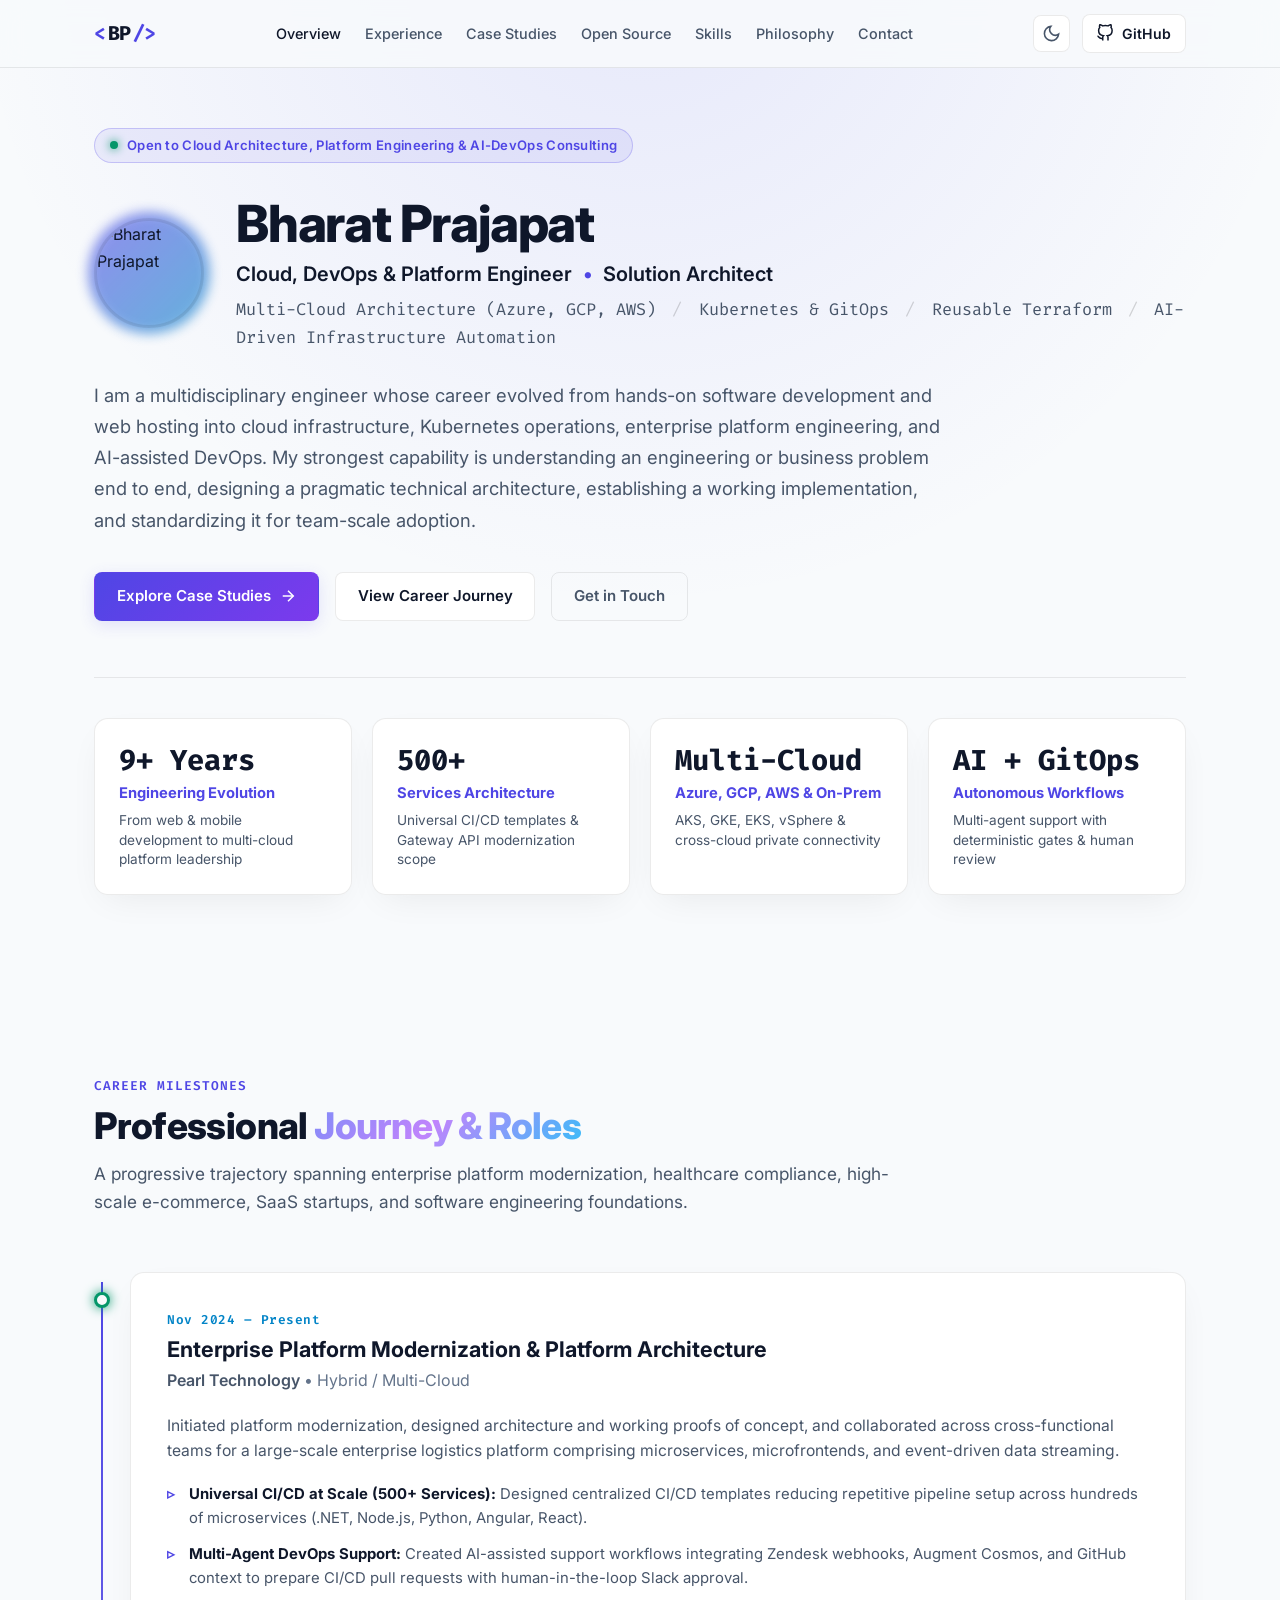
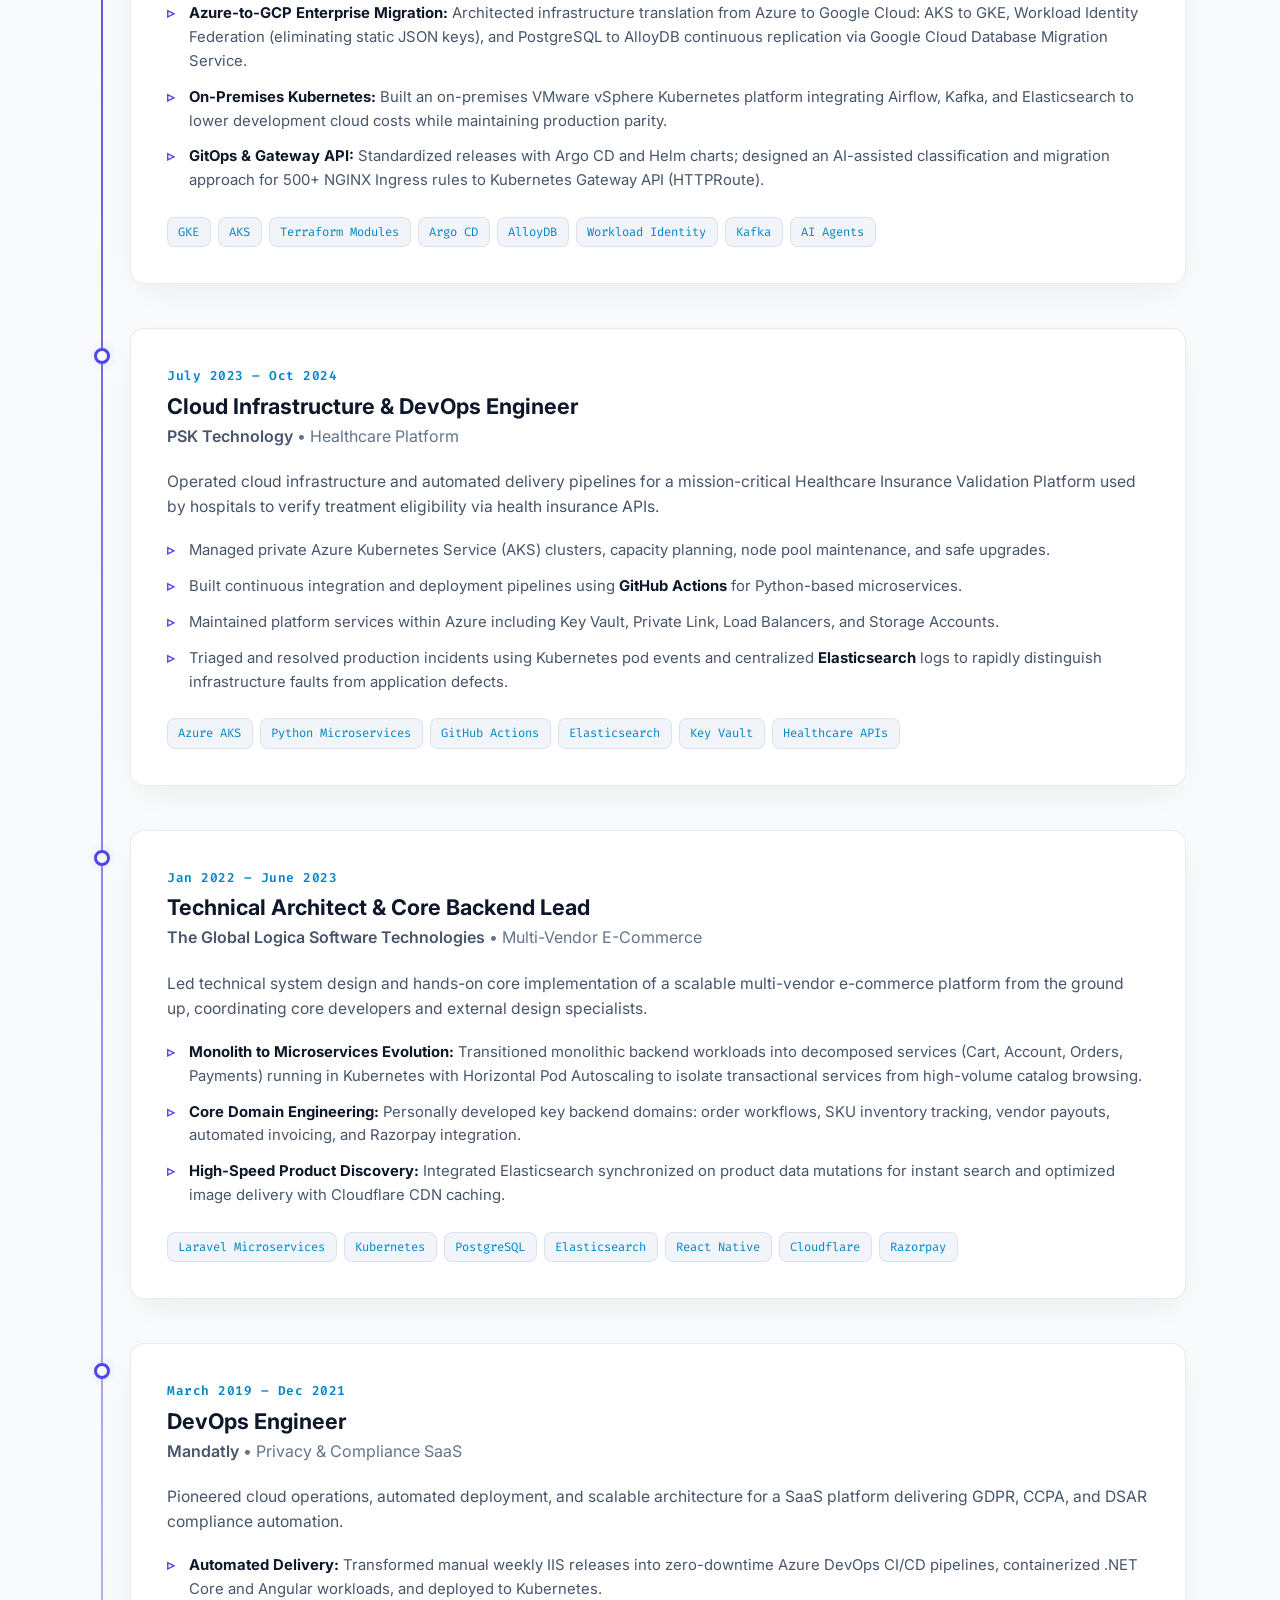
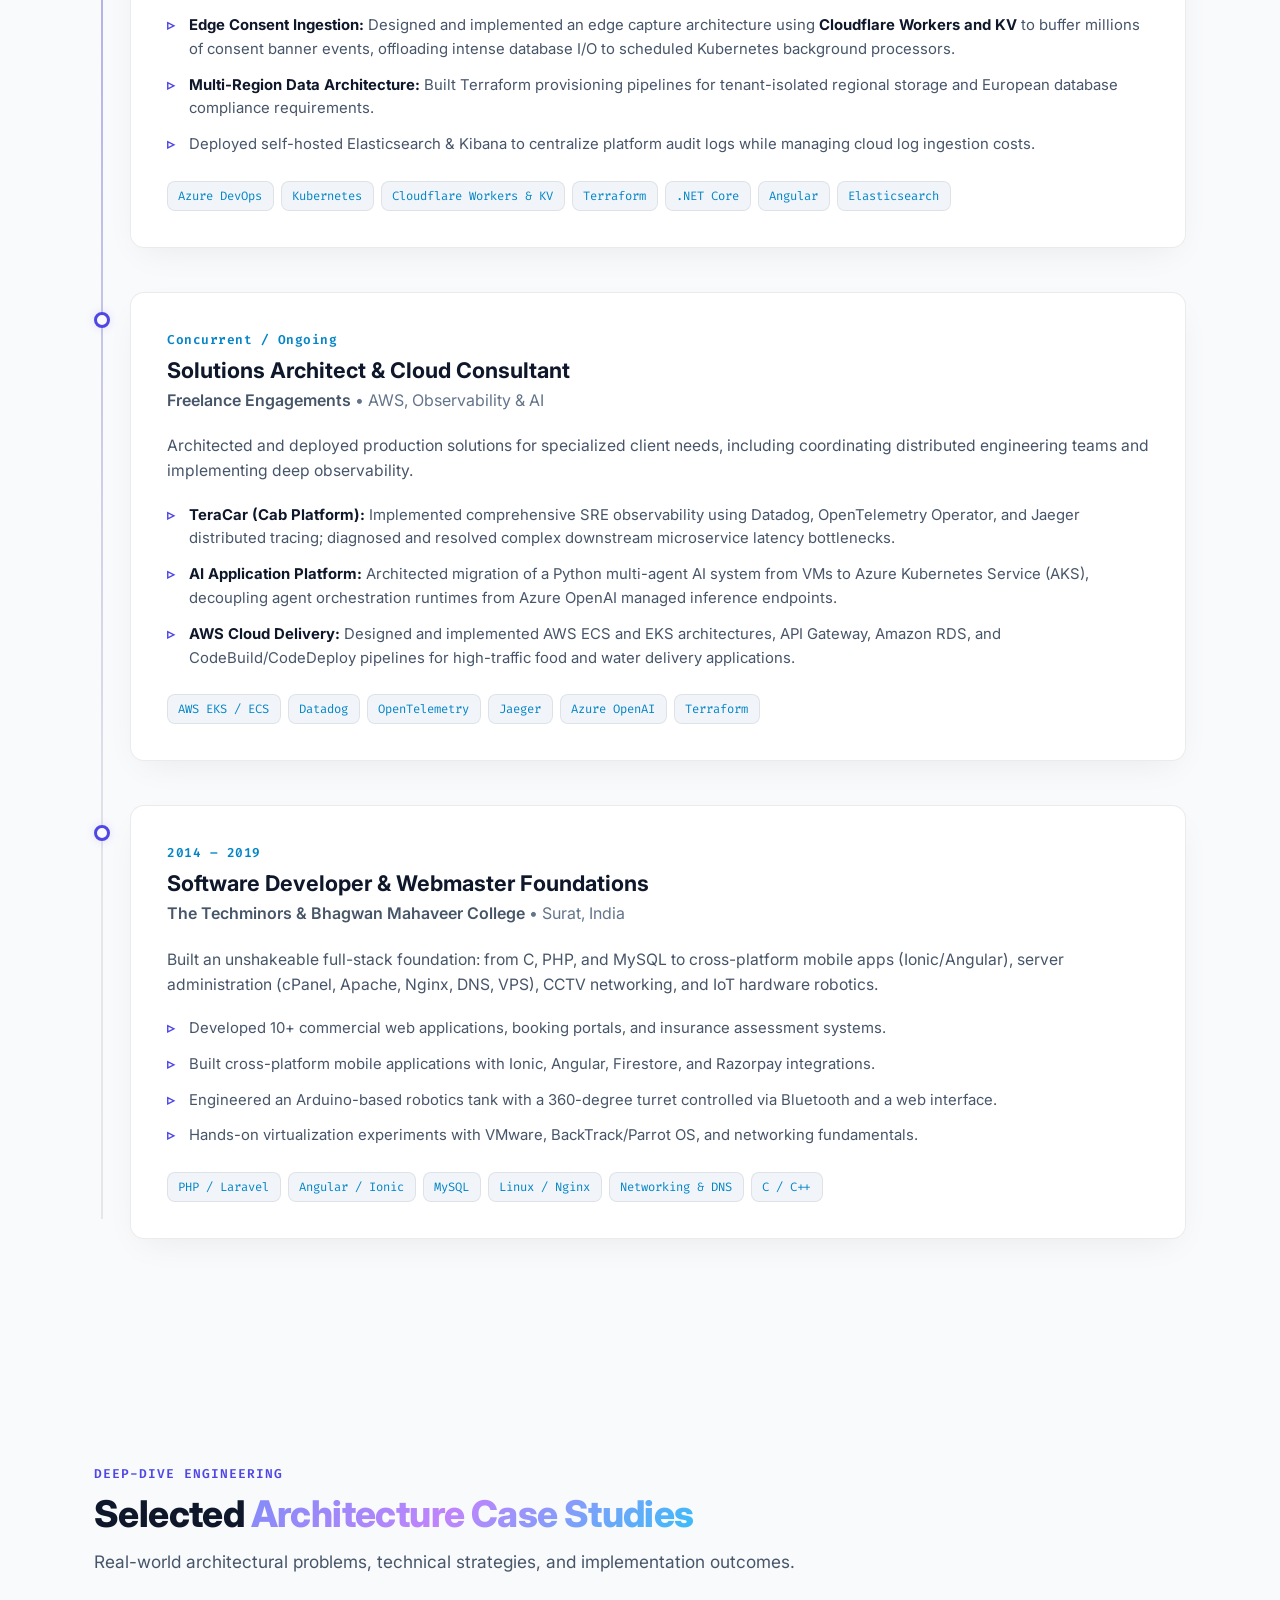
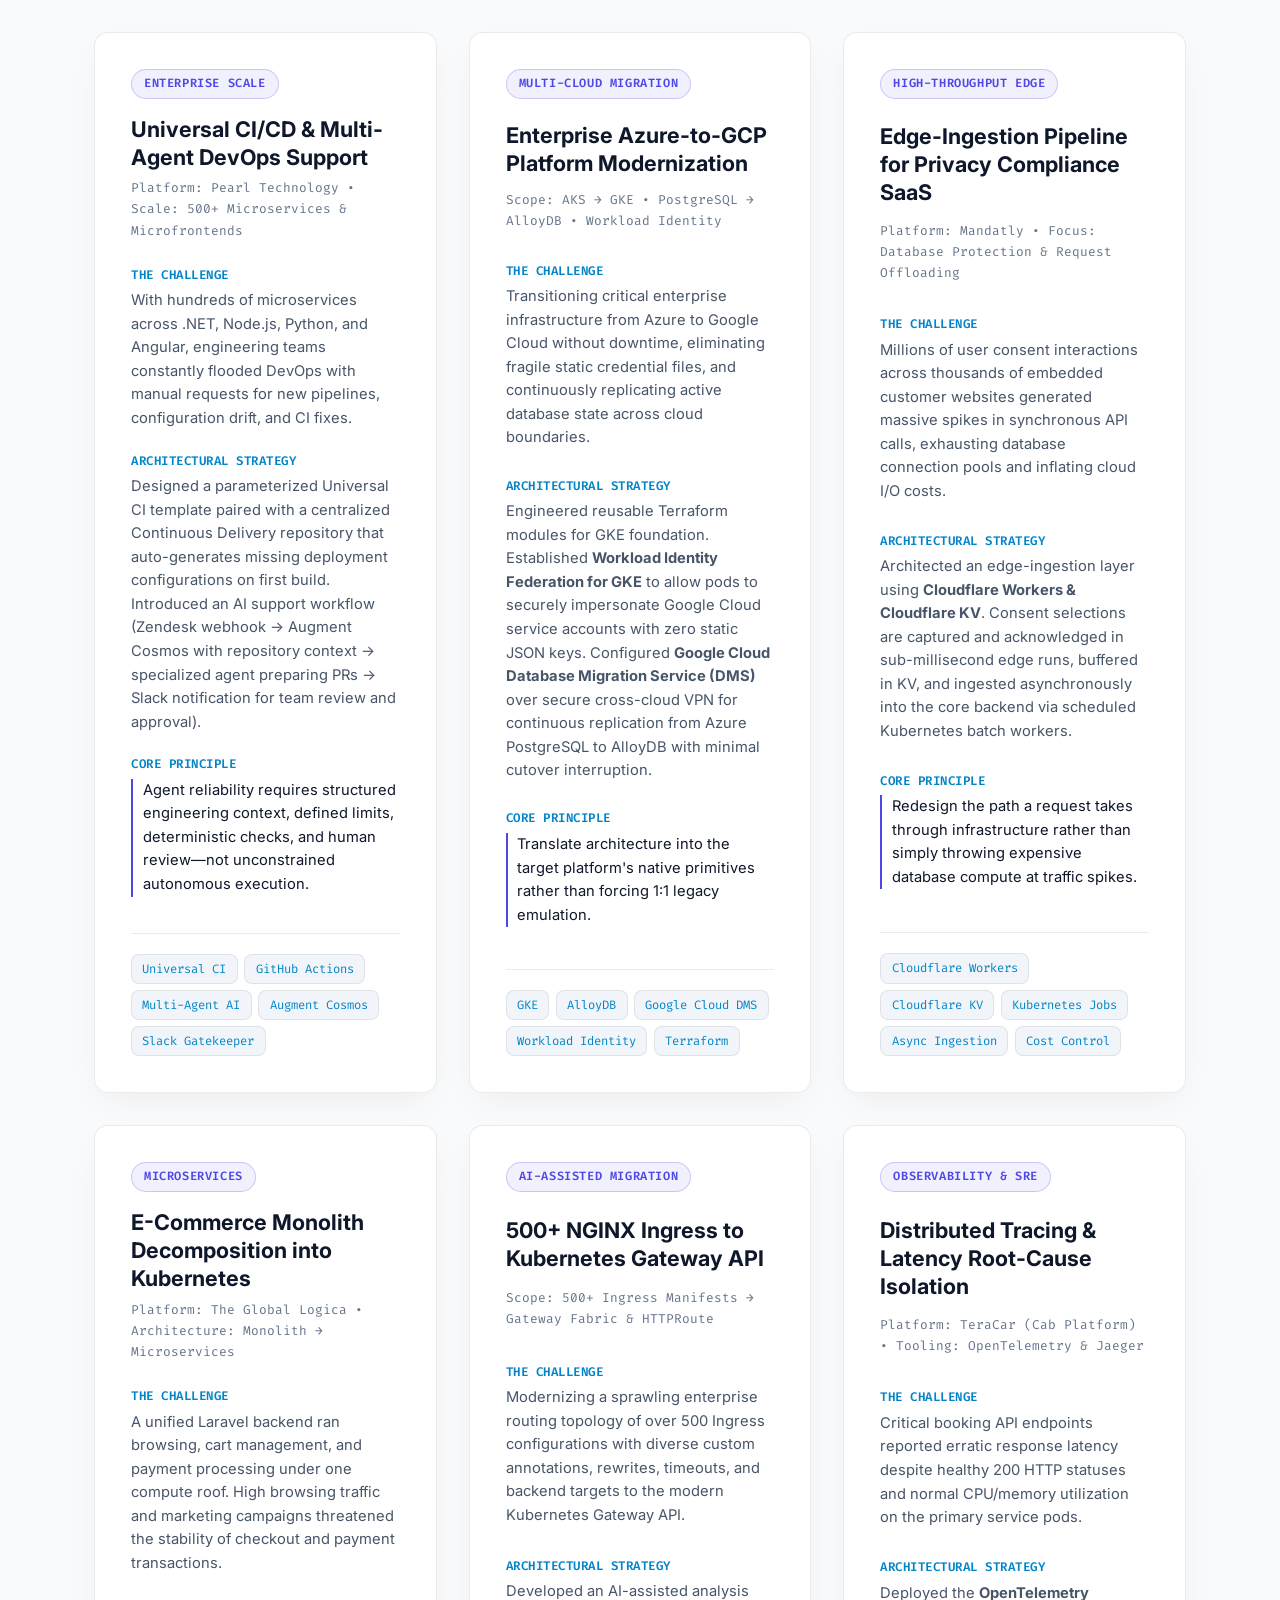
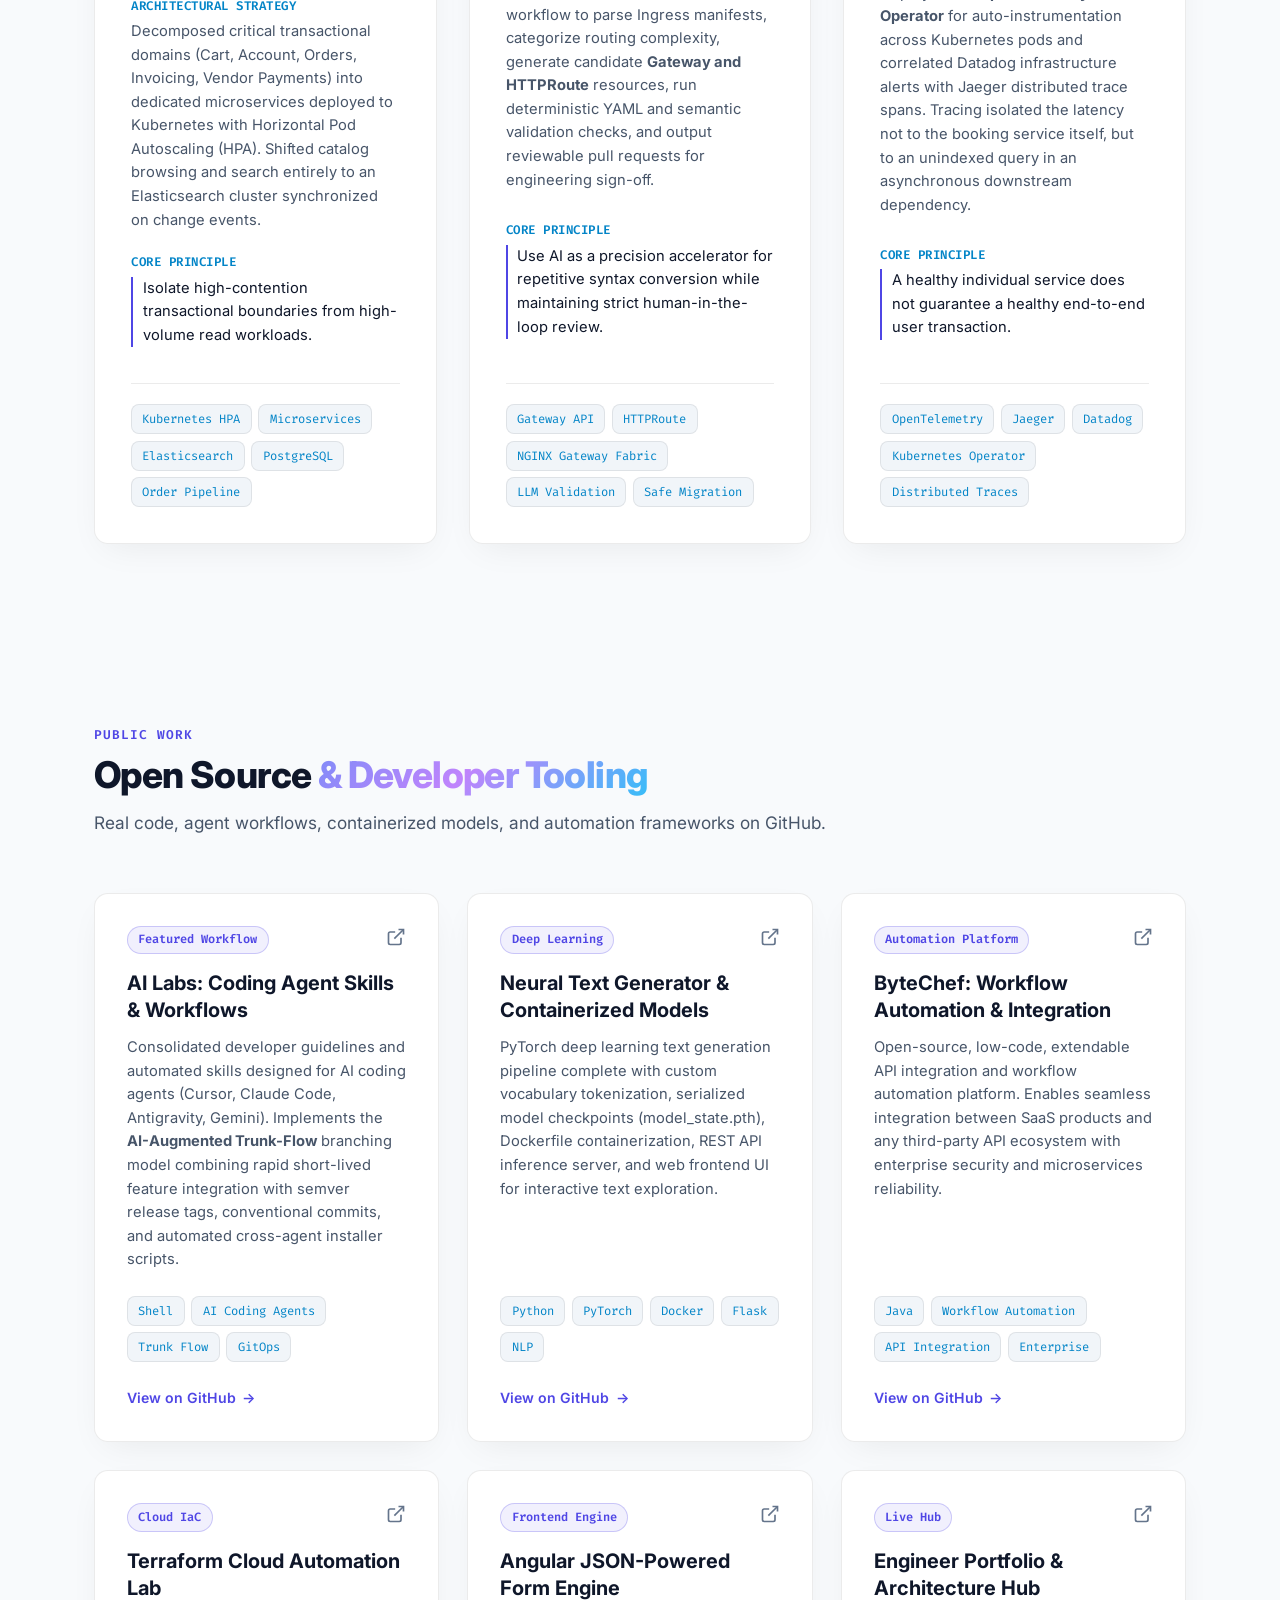
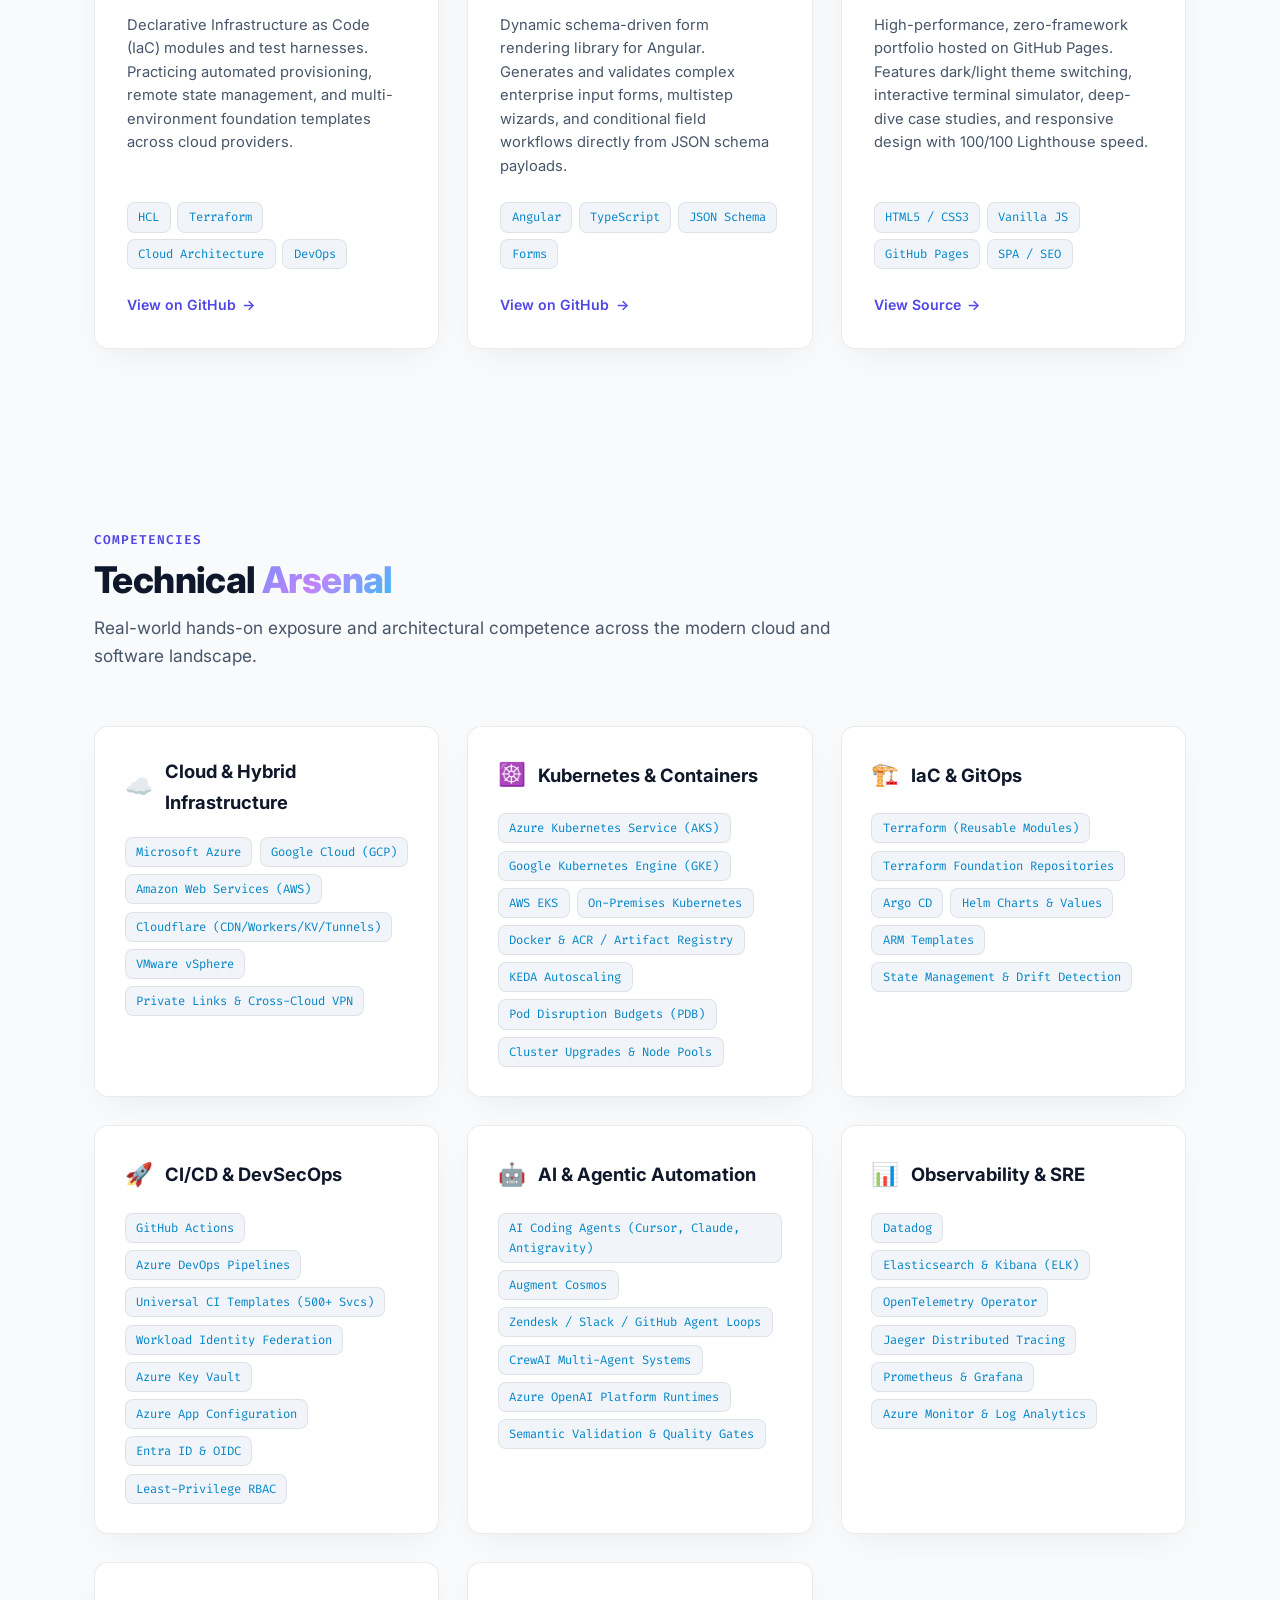
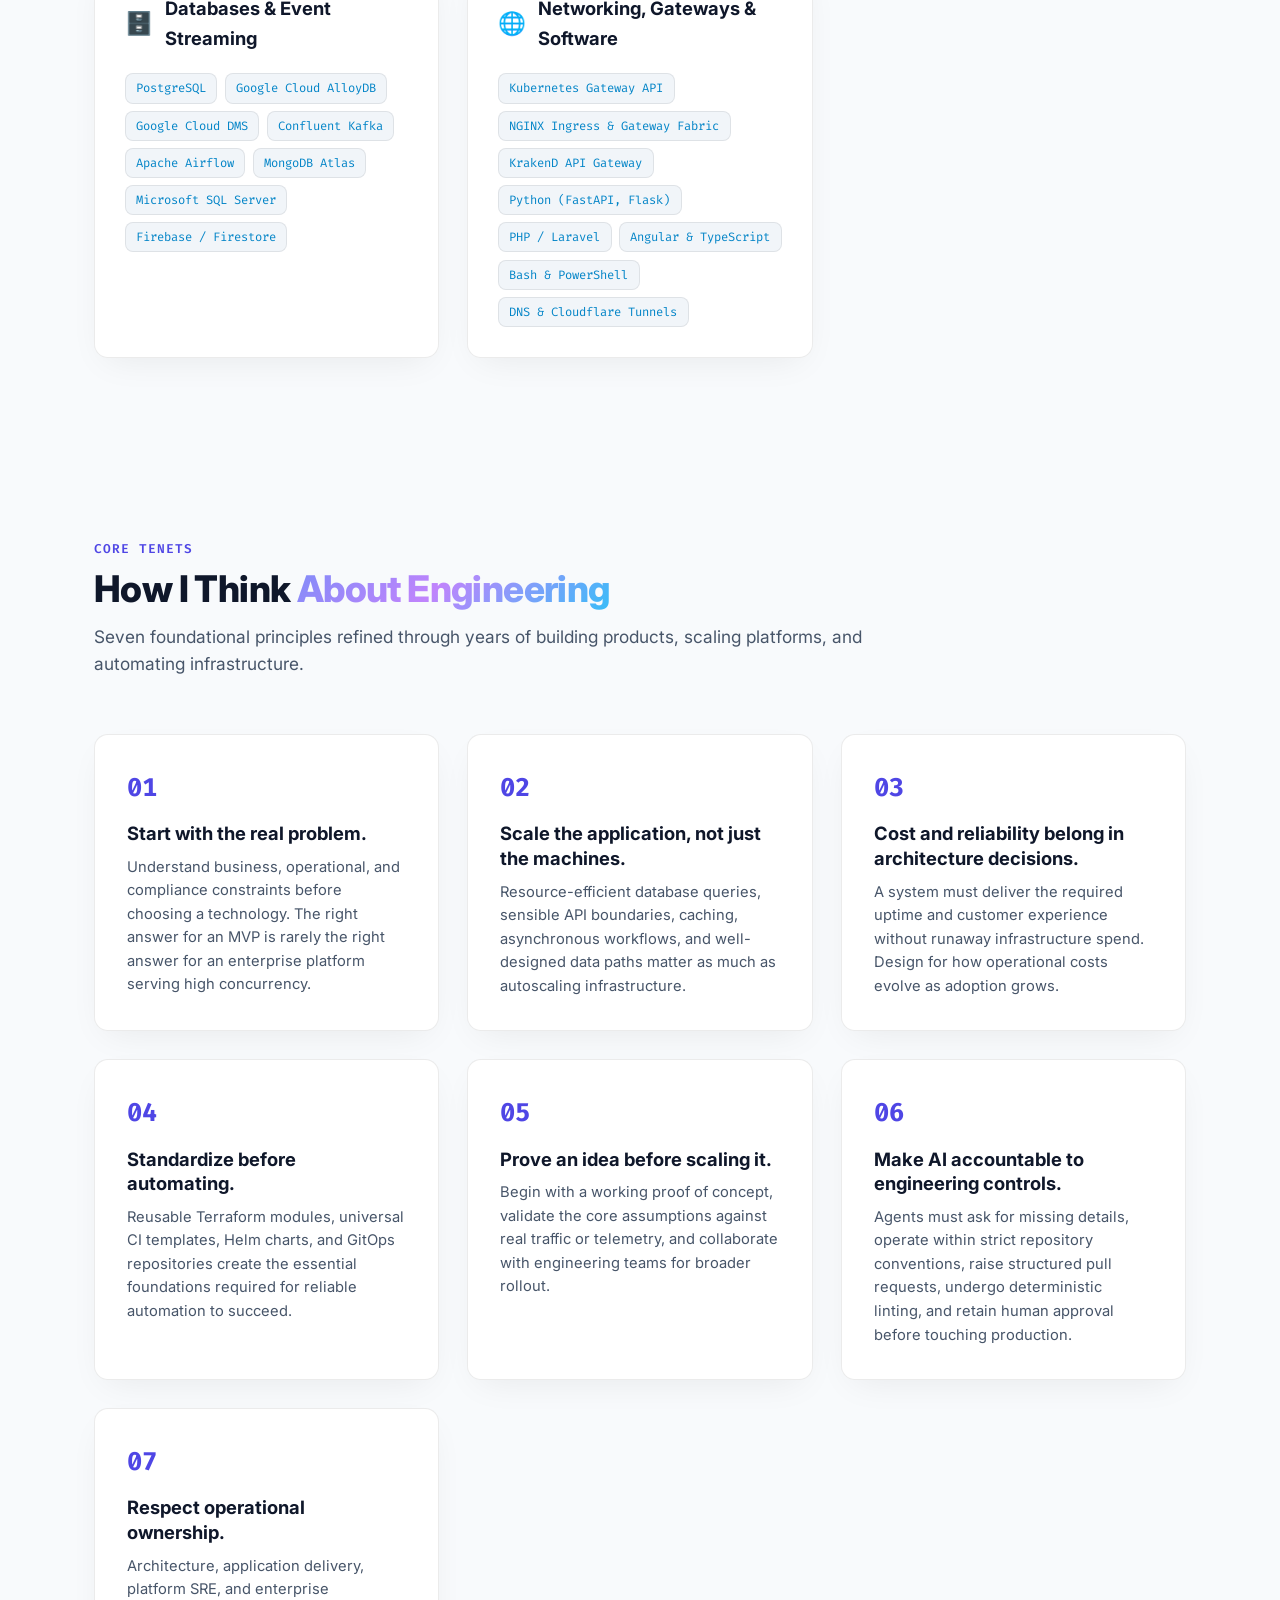
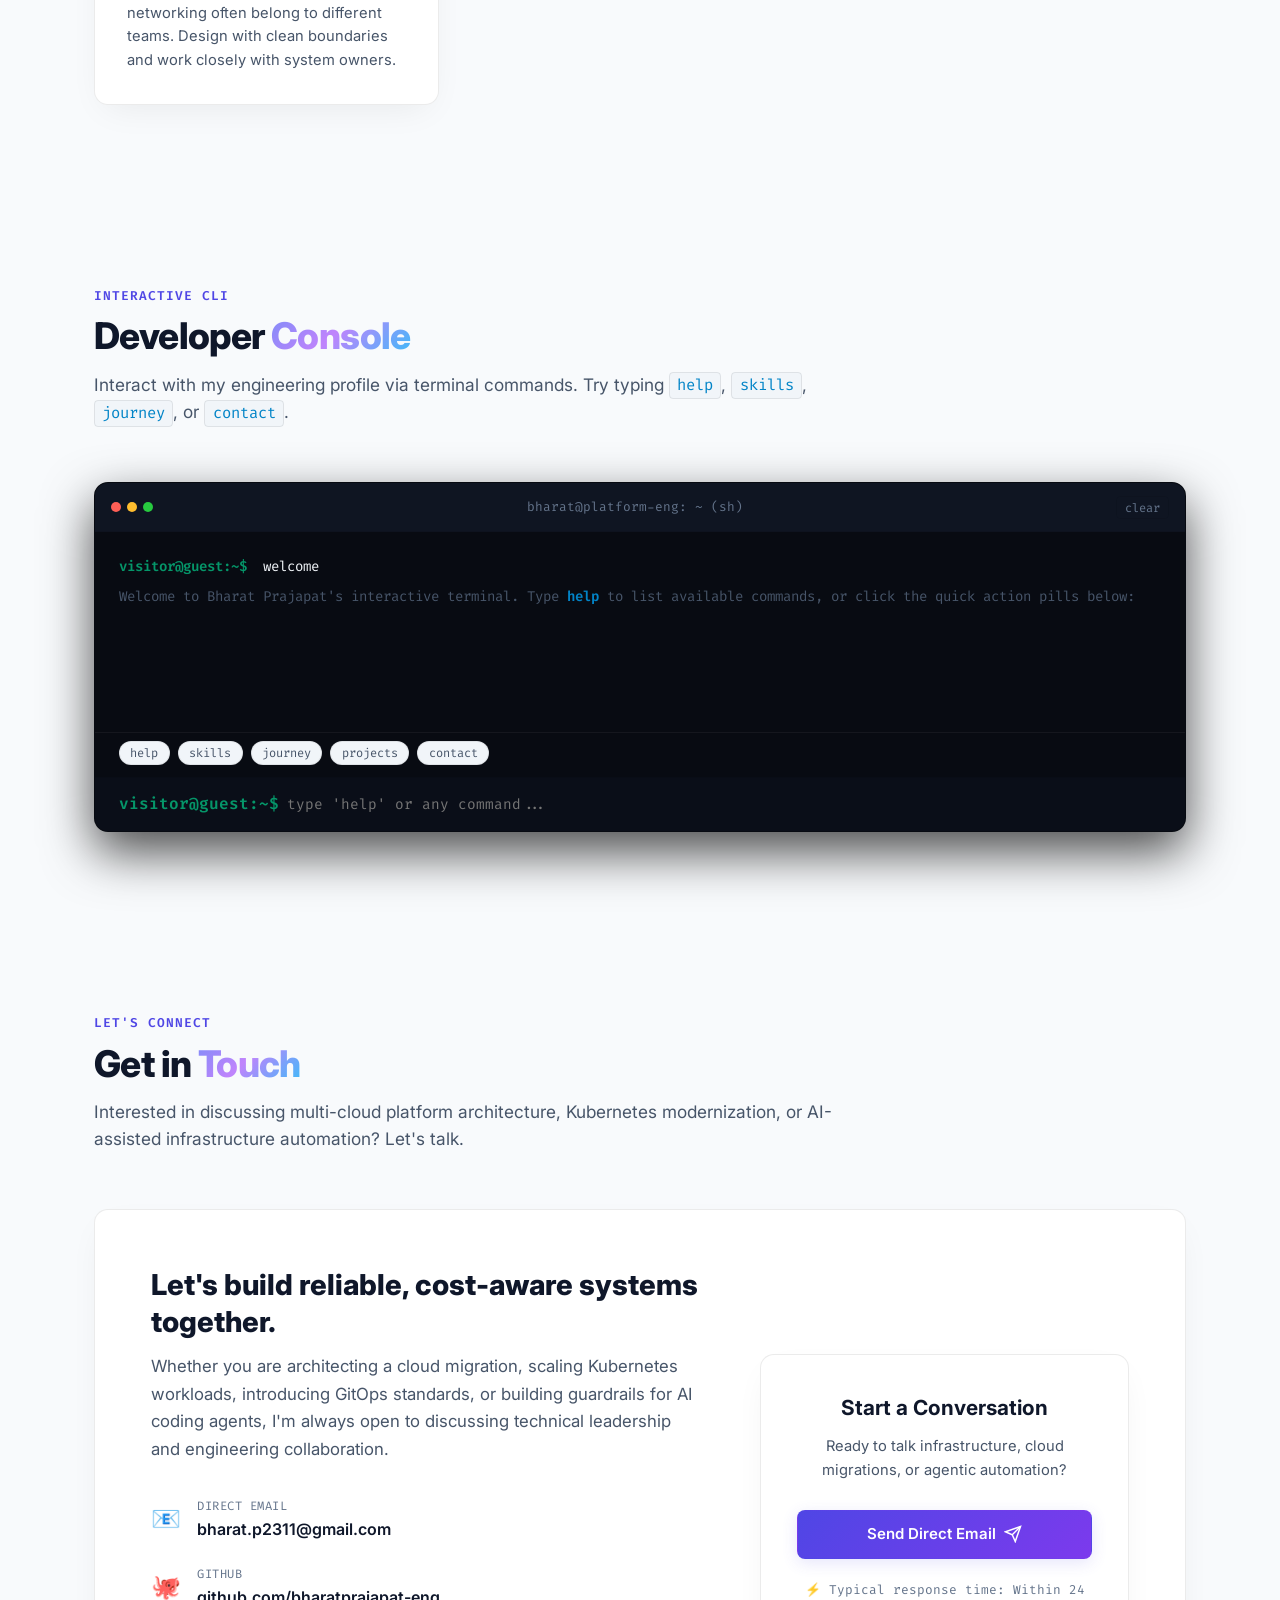
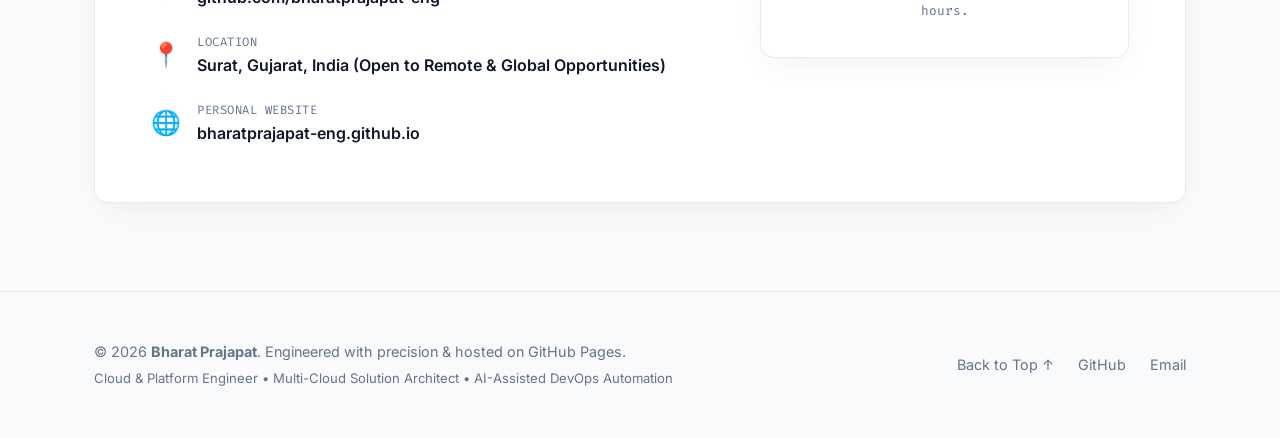
==== commit d69a614e: "chore: update username and domain to bharatprajapat-eng" ====
--- a/index.html
+++ b/index.html
@@ -8,14 +8,14 @@
   <meta name="description" content="Bharat Prajapat is a Cloud, DevOps & Platform Engineer and Solution Architect specializing in Multi-Cloud Infrastructure (Azure, GCP, AWS), Kubernetes, Terraform, GitOps, and AI-driven infrastructure automation. Former full-stack engineer." />
   <meta name="author" content="Bharat Prajapat" />
   <meta name="robots" content="index, follow" />
-  <link rel="canonical" href="https://er-prajapat.github.io/" />
+  <link rel="canonical" href="https://bharatprajapat-eng.github.io/" />
 
   <!-- Open Graph -->
   <meta property="og:type" content="profile" />
   <meta property="og:site_name" content="Bharat Prajapat" />
   <meta property="og:title" content="Bharat Prajapat · Cloud, DevOps & Platform Engineer" />
   <meta property="og:description" content="Multi-Cloud Solution Architecture (Azure, GCP, AWS) · Kubernetes & GitOps · Terraform · AI-Assisted DevOps Automation." />
-  <meta property="og:url" content="https://er-prajapat.github.io/" />
+  <meta property="og:url" content="https://bharatprajapat-eng.github.io/" />
   <meta property="og:image" content="https://avatars.githubusercontent.com/u/24315782?v=4" />
 
   <!-- Favicon -->
@@ -32,7 +32,7 @@
     "@context": "https://schema.org",
     "@type": "Person",
     "name": "Bharat Prajapat",
-    "url": "https://er-prajapat.github.io/",
+    "url": "https://bharatprajapat-eng.github.io/",
     "image": "https://avatars.githubusercontent.com/u/24315782?v=4",
     "jobTitle": "Cloud, DevOps & Platform Engineer",
     "address": {
@@ -42,7 +42,7 @@
       "addressCountry": "India"
     },
     "sameAs": [
-      "https://github.com/er-prajapat"
+      "https://github.com/bharatprajapat-eng"
     ],
     "knowsAbout": [
       "Cloud Architecture", "Platform Engineering", "Kubernetes", "Azure", "Google Cloud", 
@@ -93,7 +93,7 @@
           </svg>
         </button>
 
-        <a href="https://github.com/er-prajapat" target="_blank" rel="noopener noreferrer" class="btn btn-secondary nav-github" aria-label="GitHub Profile">
+        <a href="https://github.com/bharatprajapat-eng" target="_blank" rel="noopener noreferrer" class="btn btn-secondary nav-github" aria-label="GitHub Profile">
           <svg viewBox="0 0 24 24" width="18" height="18" stroke="currentColor" stroke-width="2" fill="none">
             <path d="M9 19c-5 1.5-5-2.5-7-3m14 6v-3.87a3.37 3.37 0 0 0-.94-2.61c3.14-.35 6.44-1.54 6.44-7A5.44 5.44 0 0 0 20 4.77 5.07 5.07 0 0 0 19.91 1S18.73.65 16 2.48a13.38 13.38 0 0 0-7 0C6.27.65 5.09 1 5.09 1A5.07 5.07 0 0 0 5 4.77a5.44 5.44 0 0 0-1.5 3.78c0 5.42 3.3 6.61 6.44 7A3.37 3.37 0 0 0 9 18.13V22"></path>
           </svg>
@@ -605,12 +605,12 @@
           <div class="project-card glass-panel">
             <div class="project-top">
               <div class="project-badge">Featured Workflow</div>
-              <a href="https://github.com/er-prajapat/ai-labs" target="_blank" rel="noopener noreferrer" class="project-link-icon" aria-label="View ai-labs on GitHub">
+              <a href="https://github.com/bharatprajapat-eng/ai-labs" target="_blank" rel="noopener noreferrer" class="project-link-icon" aria-label="View ai-labs on GitHub">
                 <svg viewBox="0 0 24 24" width="20" height="20" stroke="currentColor" stroke-width="2" fill="none"><path d="M18 13v6a2 2 0 0 1-2 2H5a2 2 0 0 1-2-2V8a2 2 0 0 1 2-2h6"></path><polyline points="15 3 21 3 21 9"></polyline><line x1="10" y1="14" x2="21" y2="3"></line></svg>
               </a>
             </div>
             <h3 class="project-title">
-              <a href="https://github.com/er-prajapat/ai-labs" target="_blank" rel="noopener noreferrer">AI Labs: Coding Agent Skills &amp; Workflows</a>
+              <a href="https://github.com/bharatprajapat-eng/ai-labs" target="_blank" rel="noopener noreferrer">AI Labs: Coding Agent Skills &amp; Workflows</a>
             </h3>
             <p class="project-desc">
               Consolidated developer guidelines and automated skills designed for AI coding agents (Cursor, Claude Code, Antigravity, Gemini). Implements the <strong>AI-Augmented Trunk-Flow</strong> branching model combining rapid short-lived feature integration with semver release tags, conventional commits, and automated cross-agent installer scripts.
@@ -621,7 +621,7 @@
               <span class="tag">Trunk Flow</span>
               <span class="tag">GitOps</span>
             </div>
-            <a href="https://github.com/er-prajapat/ai-labs" target="_blank" rel="noopener noreferrer" class="link-arrow">
+            <a href="https://github.com/bharatprajapat-eng/ai-labs" target="_blank" rel="noopener noreferrer" class="link-arrow">
               <span>View on GitHub</span> &rarr;
             </a>
           </div>
@@ -630,12 +630,12 @@
           <div class="project-card glass-panel">
             <div class="project-top">
               <div class="project-badge">Deep Learning</div>
-              <a href="https://github.com/er-prajapat/AI-models" target="_blank" rel="noopener noreferrer" class="project-link-icon" aria-label="View AI-models on GitHub">
+              <a href="https://github.com/bharatprajapat-eng/AI-models" target="_blank" rel="noopener noreferrer" class="project-link-icon" aria-label="View AI-models on GitHub">
                 <svg viewBox="0 0 24 24" width="20" height="20" stroke="currentColor" stroke-width="2" fill="none"><path d="M18 13v6a2 2 0 0 1-2 2H5a2 2 0 0 1-2-2V8a2 2 0 0 1 2-2h6"></path><polyline points="15 3 21 3 21 9"></polyline><line x1="10" y1="14" x2="21" y2="3"></line></svg>
               </a>
             </div>
             <h3 class="project-title">
-              <a href="https://github.com/er-prajapat/AI-models" target="_blank" rel="noopener noreferrer">Neural Text Generator &amp; Containerized Models</a>
+              <a href="https://github.com/bharatprajapat-eng/AI-models" target="_blank" rel="noopener noreferrer">Neural Text Generator &amp; Containerized Models</a>
             </h3>
             <p class="project-desc">
               PyTorch deep learning text generation pipeline complete with custom vocabulary tokenization, serialized model checkpoints (model_state.pth), Dockerfile containerization, REST API inference server, and web frontend UI for interactive text exploration.
@@ -647,7 +647,7 @@
               <span class="tag">Flask</span>
               <span class="tag">NLP</span>
             </div>
-            <a href="https://github.com/er-prajapat/AI-models" target="_blank" rel="noopener noreferrer" class="link-arrow">
+            <a href="https://github.com/bharatprajapat-eng/AI-models" target="_blank" rel="noopener noreferrer" class="link-arrow">
               <span>View on GitHub</span> &rarr;
             </a>
           </div>
@@ -656,12 +656,12 @@
           <div class="project-card glass-panel">
             <div class="project-top">
               <div class="project-badge">Automation Platform</div>
-              <a href="https://github.com/er-prajapat/bytechef" target="_blank" rel="noopener noreferrer" class="project-link-icon" aria-label="View bytechef on GitHub">
+              <a href="https://github.com/bharatprajapat-eng/bytechef" target="_blank" rel="noopener noreferrer" class="project-link-icon" aria-label="View bytechef on GitHub">
                 <svg viewBox="0 0 24 24" width="20" height="20" stroke="currentColor" stroke-width="2" fill="none"><path d="M18 13v6a2 2 0 0 1-2 2H5a2 2 0 0 1-2-2V8a2 2 0 0 1 2-2h6"></path><polyline points="15 3 21 3 21 9"></polyline><line x1="10" y1="14" x2="21" y2="3"></line></svg>
               </a>
             </div>
             <h3 class="project-title">
-              <a href="https://github.com/er-prajapat/bytechef" target="_blank" rel="noopener noreferrer">ByteChef: Workflow Automation &amp; Integration</a>
+              <a href="https://github.com/bharatprajapat-eng/bytechef" target="_blank" rel="noopener noreferrer">ByteChef: Workflow Automation &amp; Integration</a>
             </h3>
             <p class="project-desc">
               Open-source, low-code, extendable API integration and workflow automation platform. Enables seamless integration between SaaS products and any third-party API ecosystem with enterprise security and microservices reliability.
@@ -672,7 +672,7 @@
               <span class="tag">API Integration</span>
               <span class="tag">Enterprise</span>
             </div>
-            <a href="https://github.com/er-prajapat/bytechef" target="_blank" rel="noopener noreferrer" class="link-arrow">
+            <a href="https://github.com/bharatprajapat-eng/bytechef" target="_blank" rel="noopener noreferrer" class="link-arrow">
               <span>View on GitHub</span> &rarr;
             </a>
           </div>
@@ -681,12 +681,12 @@
           <div class="project-card glass-panel">
             <div class="project-top">
               <div class="project-badge">Cloud IaC</div>
-              <a href="https://github.com/er-prajapat/tf-test" target="_blank" rel="noopener noreferrer" class="project-link-icon" aria-label="View tf-test on GitHub">
+              <a href="https://github.com/bharatprajapat-eng/tf-test" target="_blank" rel="noopener noreferrer" class="project-link-icon" aria-label="View tf-test on GitHub">
                 <svg viewBox="0 0 24 24" width="20" height="20" stroke="currentColor" stroke-width="2" fill="none"><path d="M18 13v6a2 2 0 0 1-2 2H5a2 2 0 0 1-2-2V8a2 2 0 0 1 2-2h6"></path><polyline points="15 3 21 3 21 9"></polyline><line x1="10" y1="14" x2="21" y2="3"></line></svg>
               </a>
             </div>
             <h3 class="project-title">
-              <a href="https://github.com/er-prajapat/tf-test" target="_blank" rel="noopener noreferrer">Terraform Cloud Automation Lab</a>
+              <a href="https://github.com/bharatprajapat-eng/tf-test" target="_blank" rel="noopener noreferrer">Terraform Cloud Automation Lab</a>
             </h3>
             <p class="project-desc">
               Declarative Infrastructure as Code (IaC) modules and test harnesses. Practicing automated provisioning, remote state management, and multi-environment foundation templates across cloud providers.
@@ -697,7 +697,7 @@
               <span class="tag">Cloud Architecture</span>
               <span class="tag">DevOps</span>
             </div>
-            <a href="https://github.com/er-prajapat/tf-test" target="_blank" rel="noopener noreferrer" class="link-arrow">
+            <a href="https://github.com/bharatprajapat-eng/tf-test" target="_blank" rel="noopener noreferrer" class="link-arrow">
               <span>View on GitHub</span> &rarr;
             </a>
           </div>
@@ -706,12 +706,12 @@
           <div class="project-card glass-panel">
             <div class="project-top">
               <div class="project-badge">Frontend Engine</div>
-              <a href="https://github.com/er-prajapat/angular-formio" target="_blank" rel="noopener noreferrer" class="project-link-icon" aria-label="View angular-formio on GitHub">
+              <a href="https://github.com/bharatprajapat-eng/angular-formio" target="_blank" rel="noopener noreferrer" class="project-link-icon" aria-label="View angular-formio on GitHub">
                 <svg viewBox="0 0 24 24" width="20" height="20" stroke="currentColor" stroke-width="2" fill="none"><path d="M18 13v6a2 2 0 0 1-2 2H5a2 2 0 0 1-2-2V8a2 2 0 0 1 2-2h6"></path><polyline points="15 3 21 3 21 9"></polyline><line x1="10" y1="14" x2="21" y2="3"></line></svg>
               </a>
             </div>
             <h3 class="project-title">
-              <a href="https://github.com/er-prajapat/angular-formio" target="_blank" rel="noopener noreferrer">Angular JSON-Powered Form Engine</a>
+              <a href="https://github.com/bharatprajapat-eng/angular-formio" target="_blank" rel="noopener noreferrer">Angular JSON-Powered Form Engine</a>
             </h3>
             <p class="project-desc">
               Dynamic schema-driven form rendering library for Angular. Generates and validates complex enterprise input forms, multistep wizards, and conditional field workflows directly from JSON schema payloads.
@@ -722,7 +722,7 @@
               <span class="tag">JSON Schema</span>
               <span class="tag">Forms</span>
             </div>
-            <a href="https://github.com/er-prajapat/angular-formio" target="_blank" rel="noopener noreferrer" class="link-arrow">
+            <a href="https://github.com/bharatprajapat-eng/angular-formio" target="_blank" rel="noopener noreferrer" class="link-arrow">
               <span>View on GitHub</span> &rarr;
             </a>
           </div>
@@ -731,12 +731,12 @@
           <div class="project-card glass-panel">
             <div class="project-top">
               <div class="project-badge">Live Hub</div>
-              <a href="https://github.com/er-prajapat/er-prajapat.github.io" target="_blank" rel="noopener noreferrer" class="project-link-icon" aria-label="View portfolio source on GitHub">
+              <a href="https://github.com/bharatprajapat-eng/bharatprajapat-eng.github.io" target="_blank" rel="noopener noreferrer" class="project-link-icon" aria-label="View portfolio source on GitHub">
                 <svg viewBox="0 0 24 24" width="20" height="20" stroke="currentColor" stroke-width="2" fill="none"><path d="M18 13v6a2 2 0 0 1-2 2H5a2 2 0 0 1-2-2V8a2 2 0 0 1 2-2h6"></path><polyline points="15 3 21 3 21 9"></polyline><line x1="10" y1="14" x2="21" y2="3"></line></svg>
               </a>
             </div>
             <h3 class="project-title">
-              <a href="https://github.com/er-prajapat/er-prajapat.github.io" target="_blank" rel="noopener noreferrer">Engineer Portfolio &amp; Architecture Hub</a>
+              <a href="https://github.com/bharatprajapat-eng/bharatprajapat-eng.github.io" target="_blank" rel="noopener noreferrer">Engineer Portfolio &amp; Architecture Hub</a>
             </h3>
             <p class="project-desc">
               High-performance, zero-framework portfolio hosted on GitHub Pages. Features dark/light theme switching, interactive terminal simulator, deep-dive case studies, and responsive design with 100/100 Lighthouse speed.
@@ -747,7 +747,7 @@
               <span class="tag">GitHub Pages</span>
               <span class="tag">SPA / SEO</span>
             </div>
-            <a href="https://github.com/er-prajapat/er-prajapat.github.io" target="_blank" rel="noopener noreferrer" class="link-arrow">
+            <a href="https://github.com/bharatprajapat-eng/bharatprajapat-eng.github.io" target="_blank" rel="noopener noreferrer" class="link-arrow">
               <span>View Source</span> &rarr;
             </a>
           </div>
@@ -1056,7 +1056,7 @@
                 <span class="c-icon">🐙</span>
                 <div>
                   <div class="c-label">GitHub</div>
-                  <a href="https://github.com/er-prajapat" target="_blank" rel="noopener noreferrer" class="c-val">github.com/er-prajapat</a>
+                  <a href="https://github.com/bharatprajapat-eng" target="_blank" rel="noopener noreferrer" class="c-val">github.com/bharatprajapat-eng</a>
                 </div>
               </div>
 
@@ -1072,7 +1072,7 @@
                 <span class="c-icon">🌐</span>
                 <div>
                   <div class="c-label">Personal Website</div>
-                  <a href="https://er-prajapat.github.io" class="c-val">er-prajapat.github.io</a>
+                  <a href="https://bharatprajapat-eng.github.io" class="c-val">bharatprajapat-eng.github.io</a>
                 </div>
               </div>
             </div>
@@ -1110,7 +1110,7 @@
       </div>
       <div class="footer-links">
         <a href="#overview">Back to Top ↑</a>
-        <a href="https://github.com/er-prajapat" target="_blank" rel="noopener noreferrer">GitHub</a>
+        <a href="https://github.com/bharatprajapat-eng" target="_blank" rel="noopener noreferrer">GitHub</a>
         <a href="mailto:bharat.p2311@gmail.com">Email</a>
       </div>
     </div>
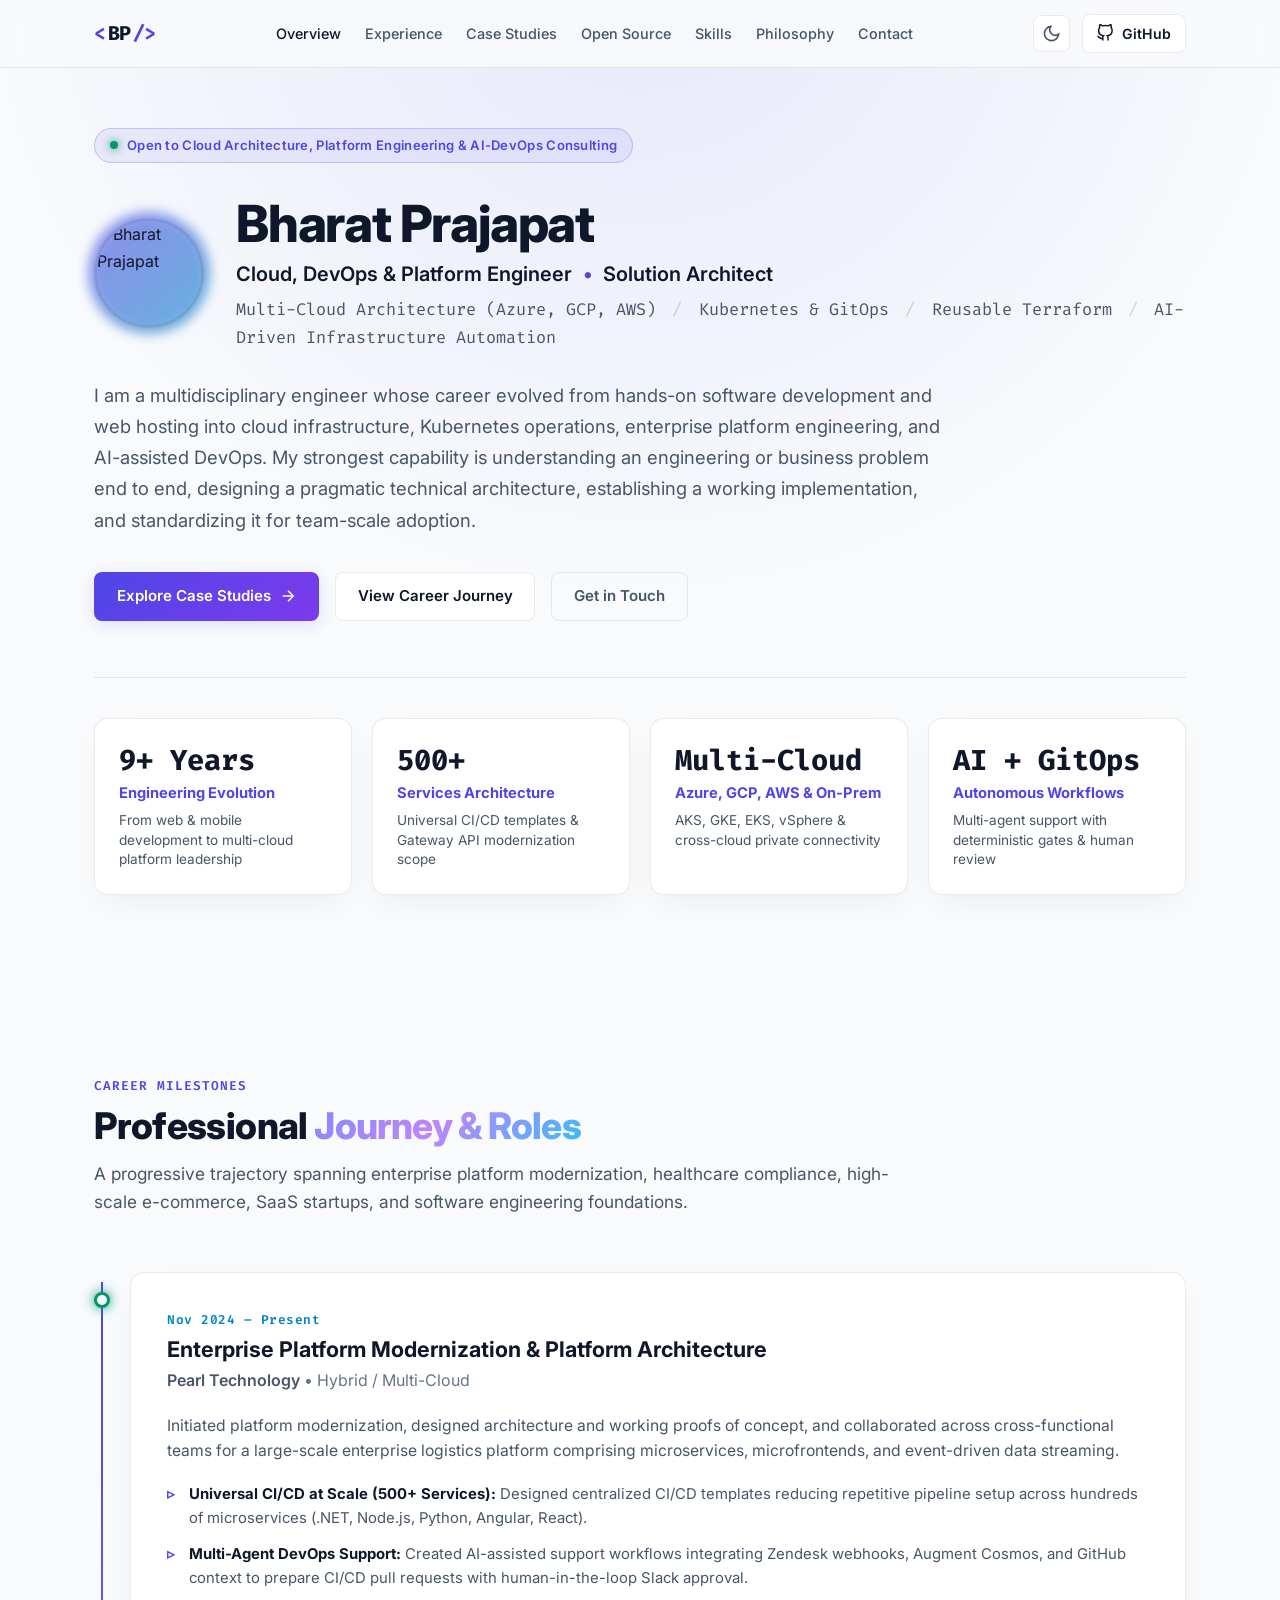
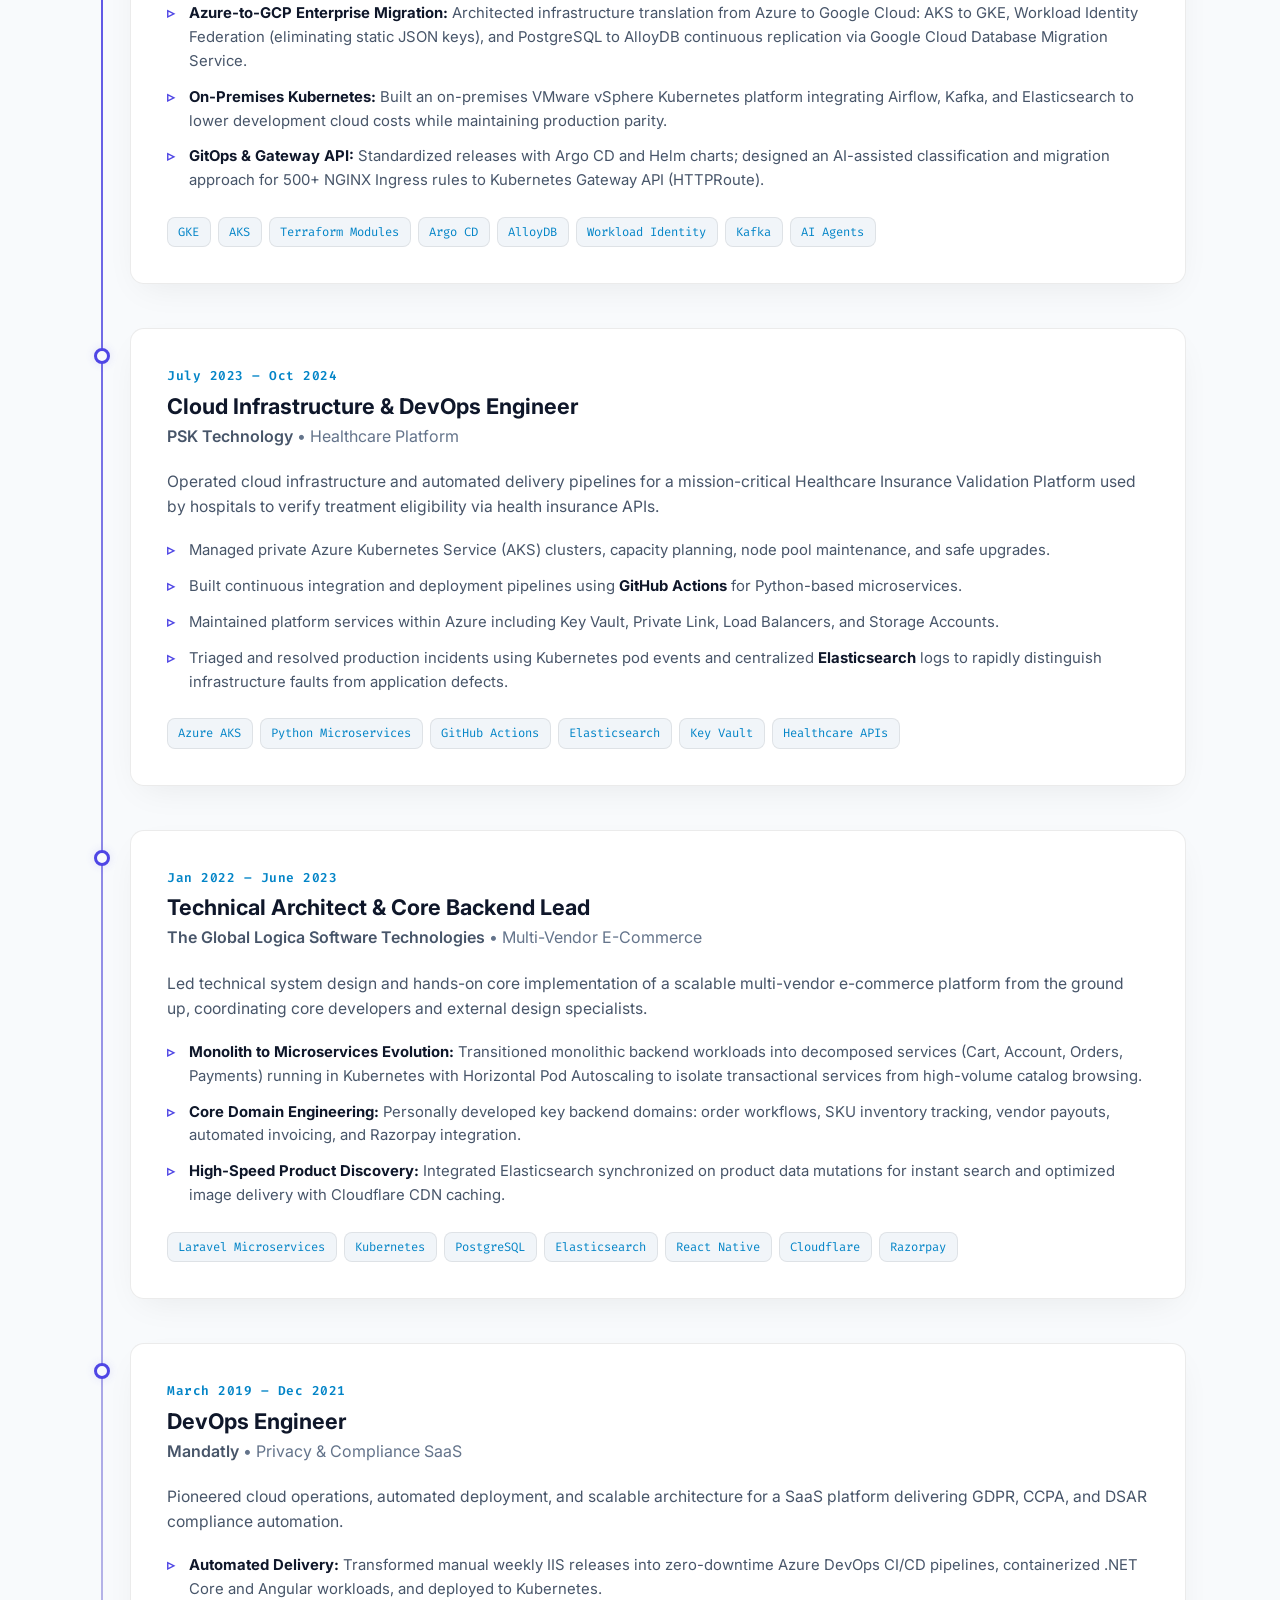
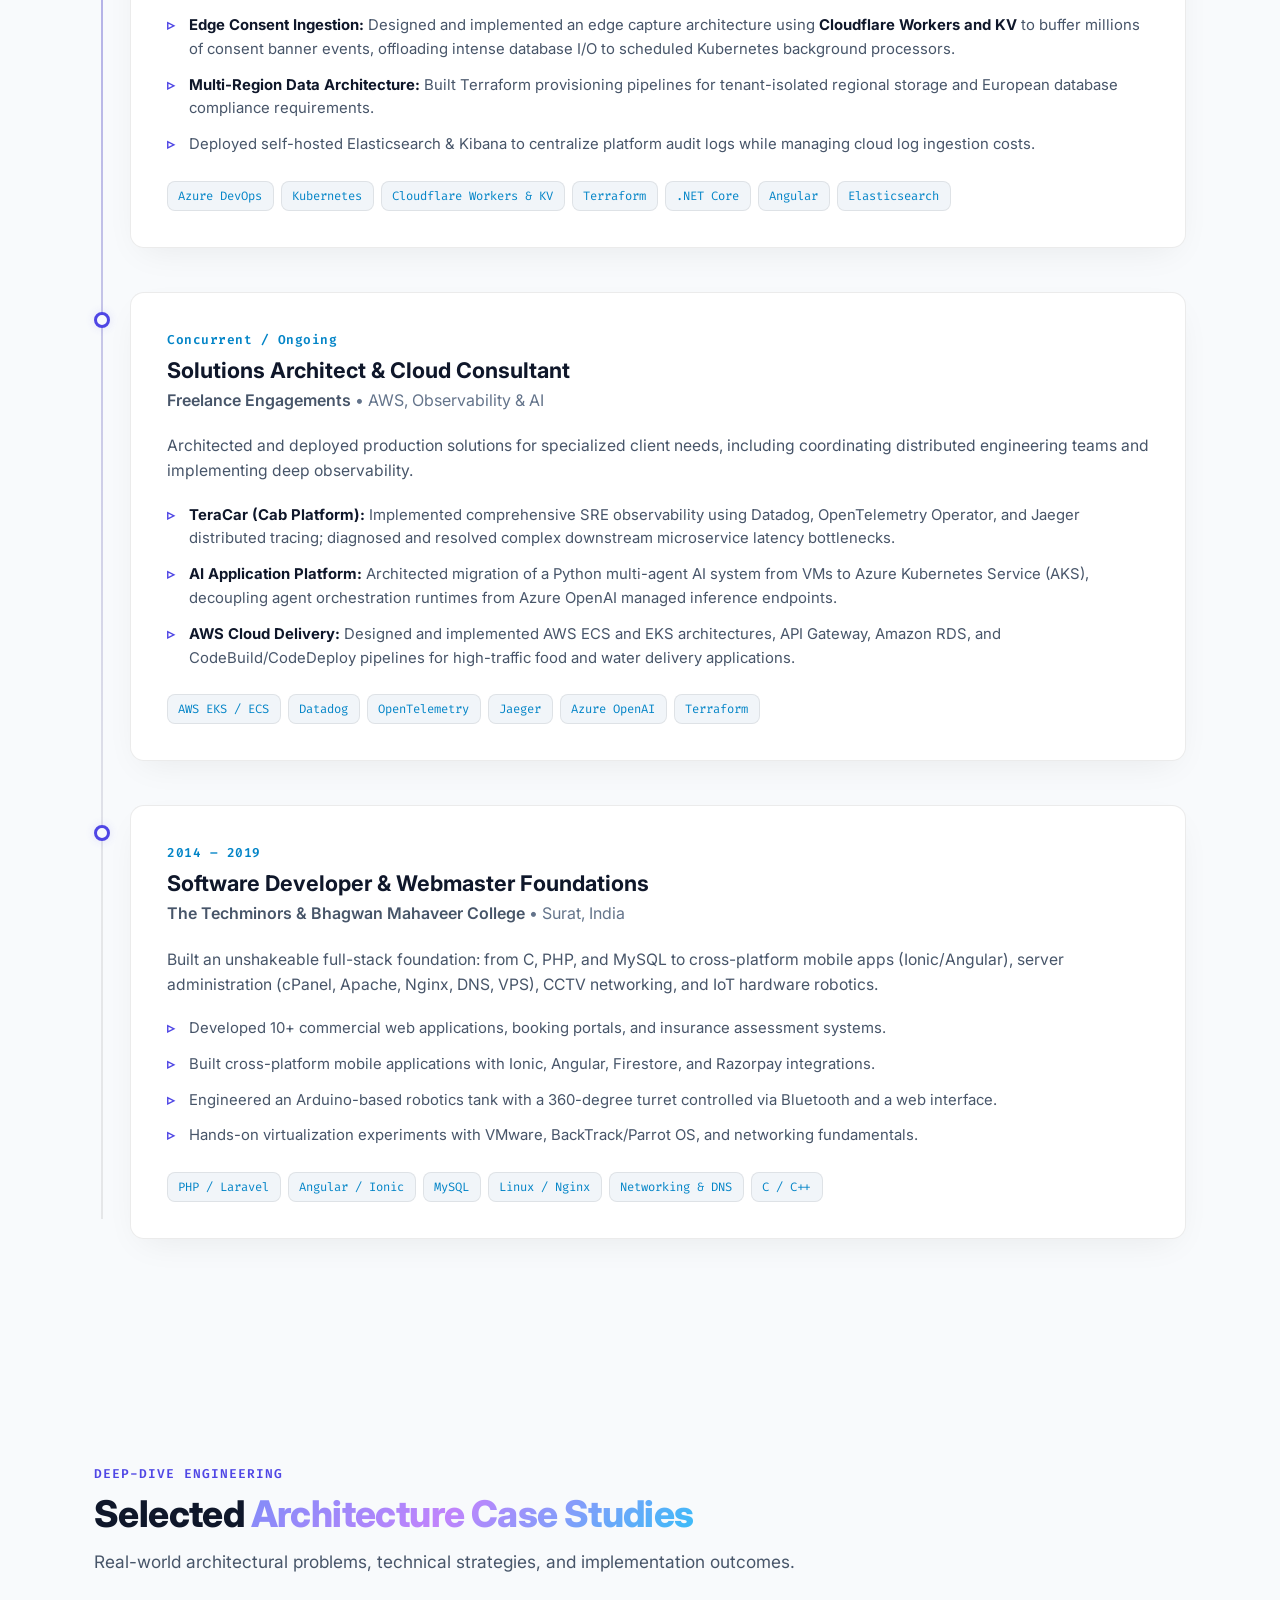
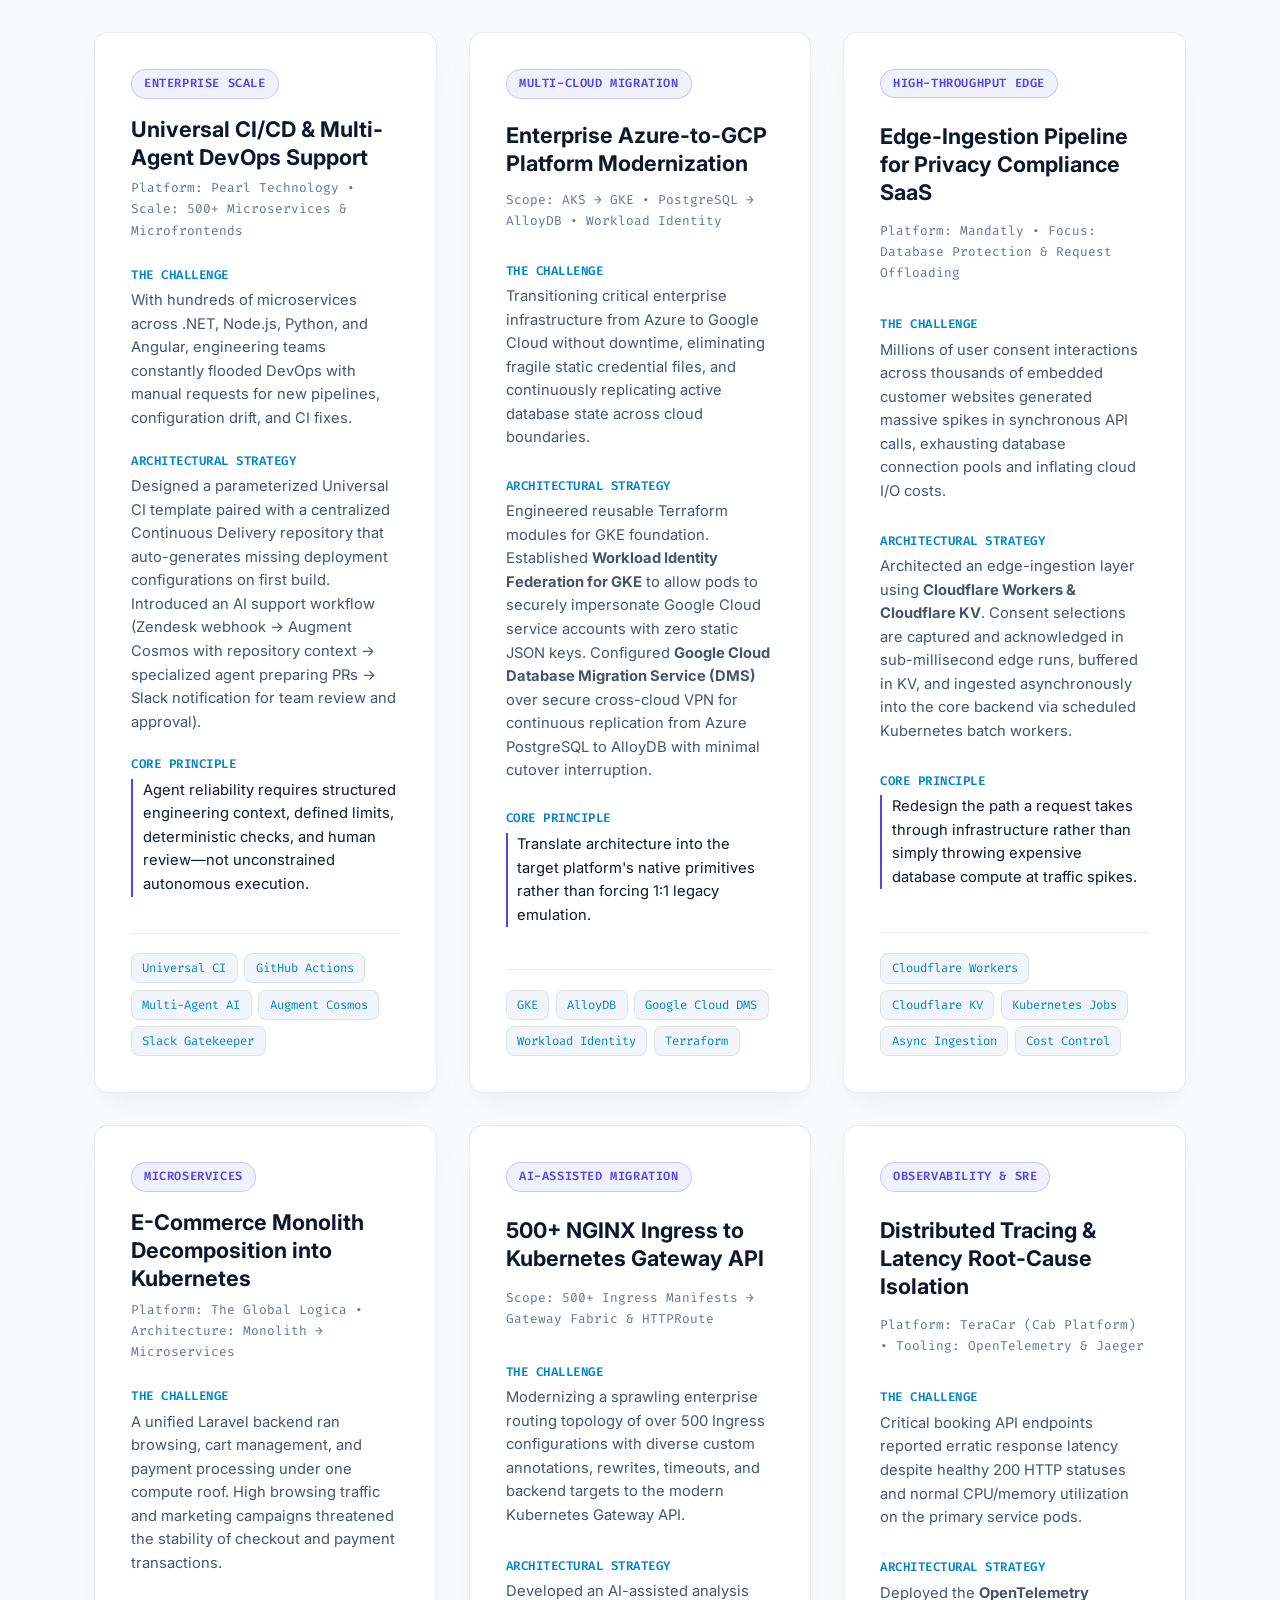
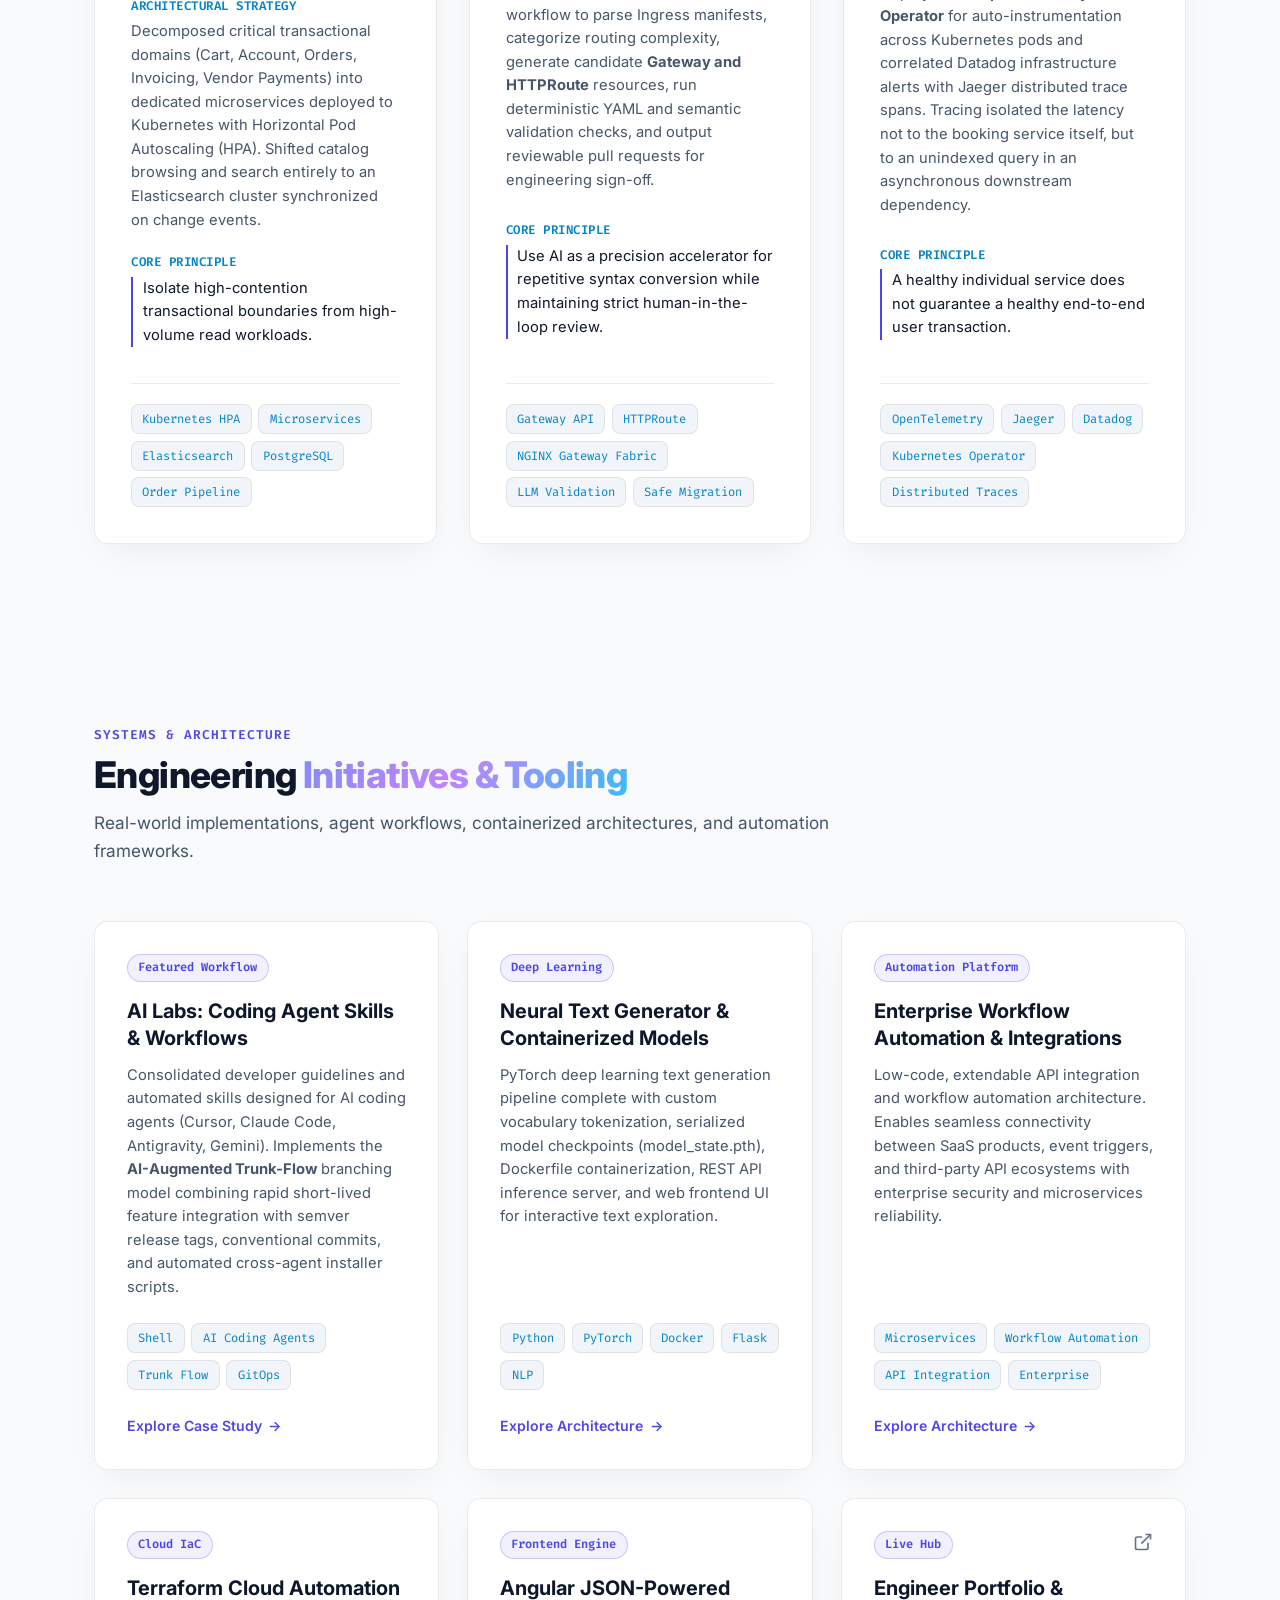
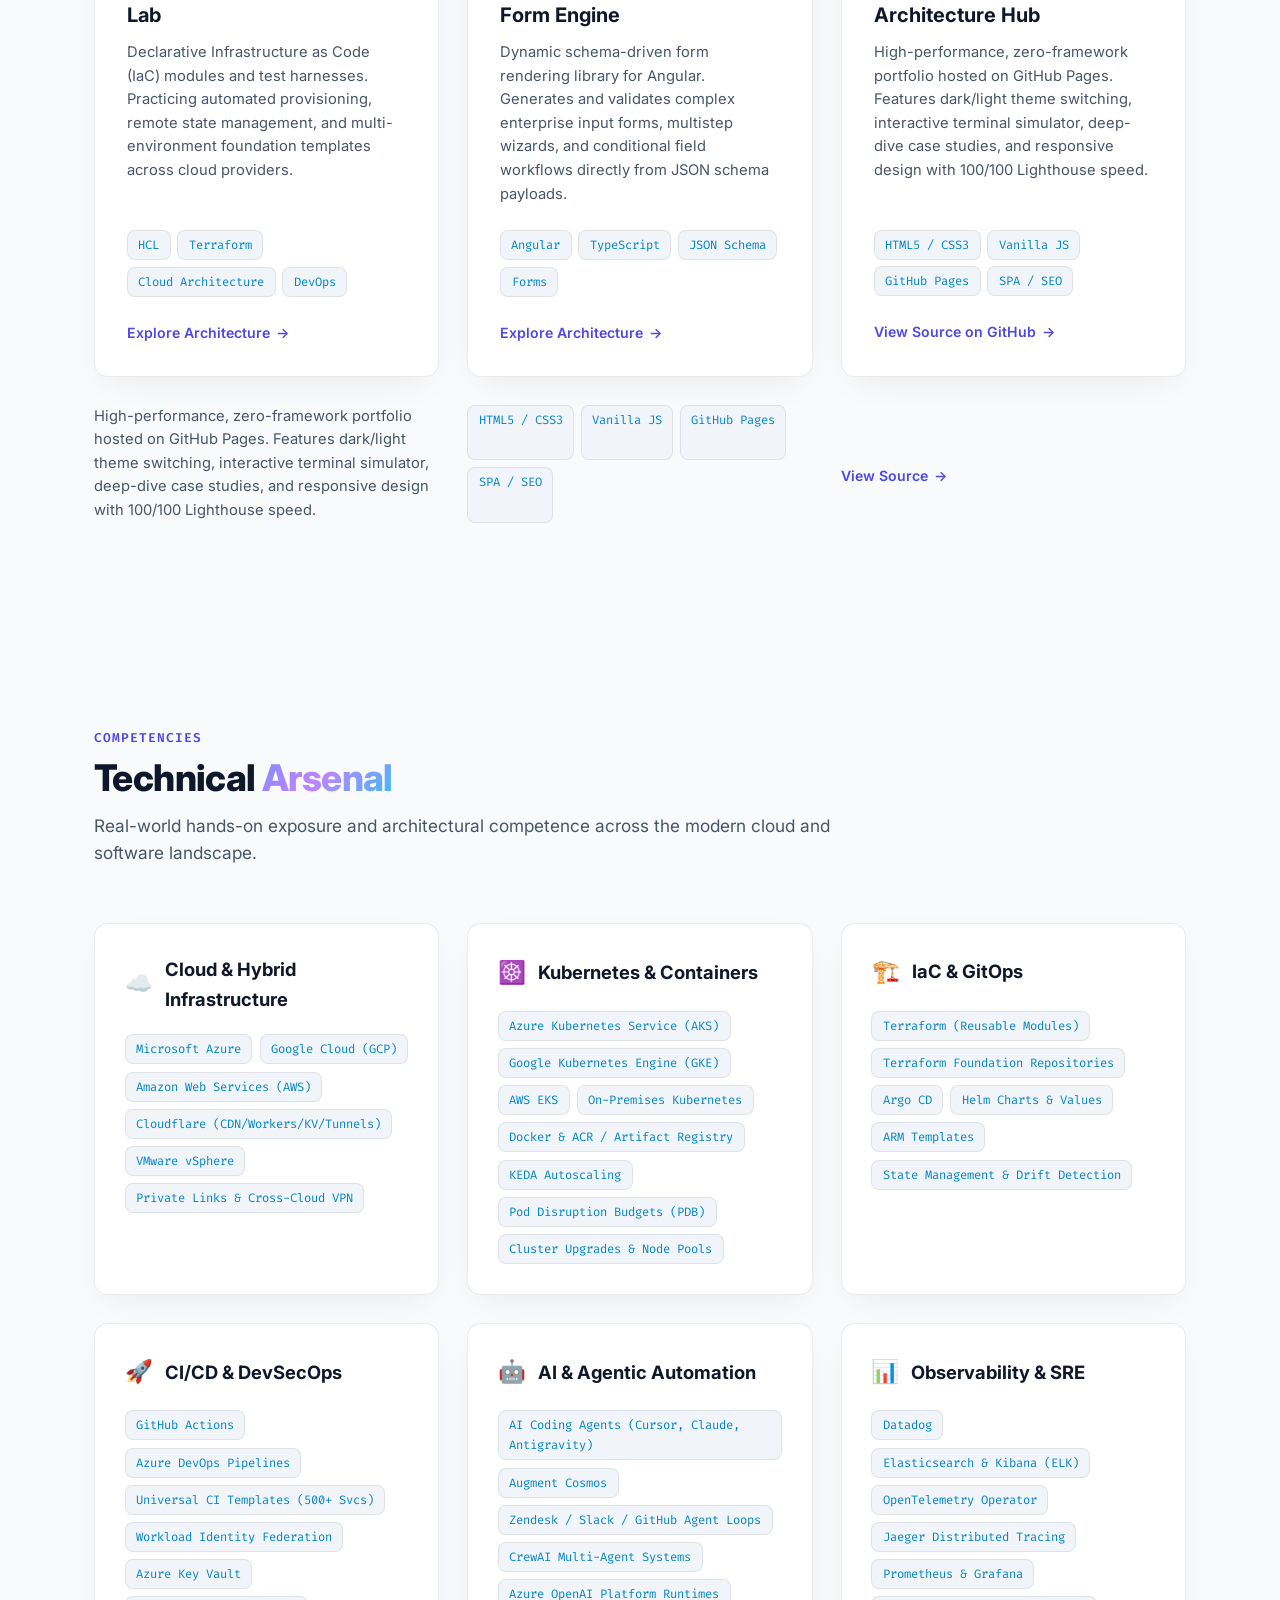
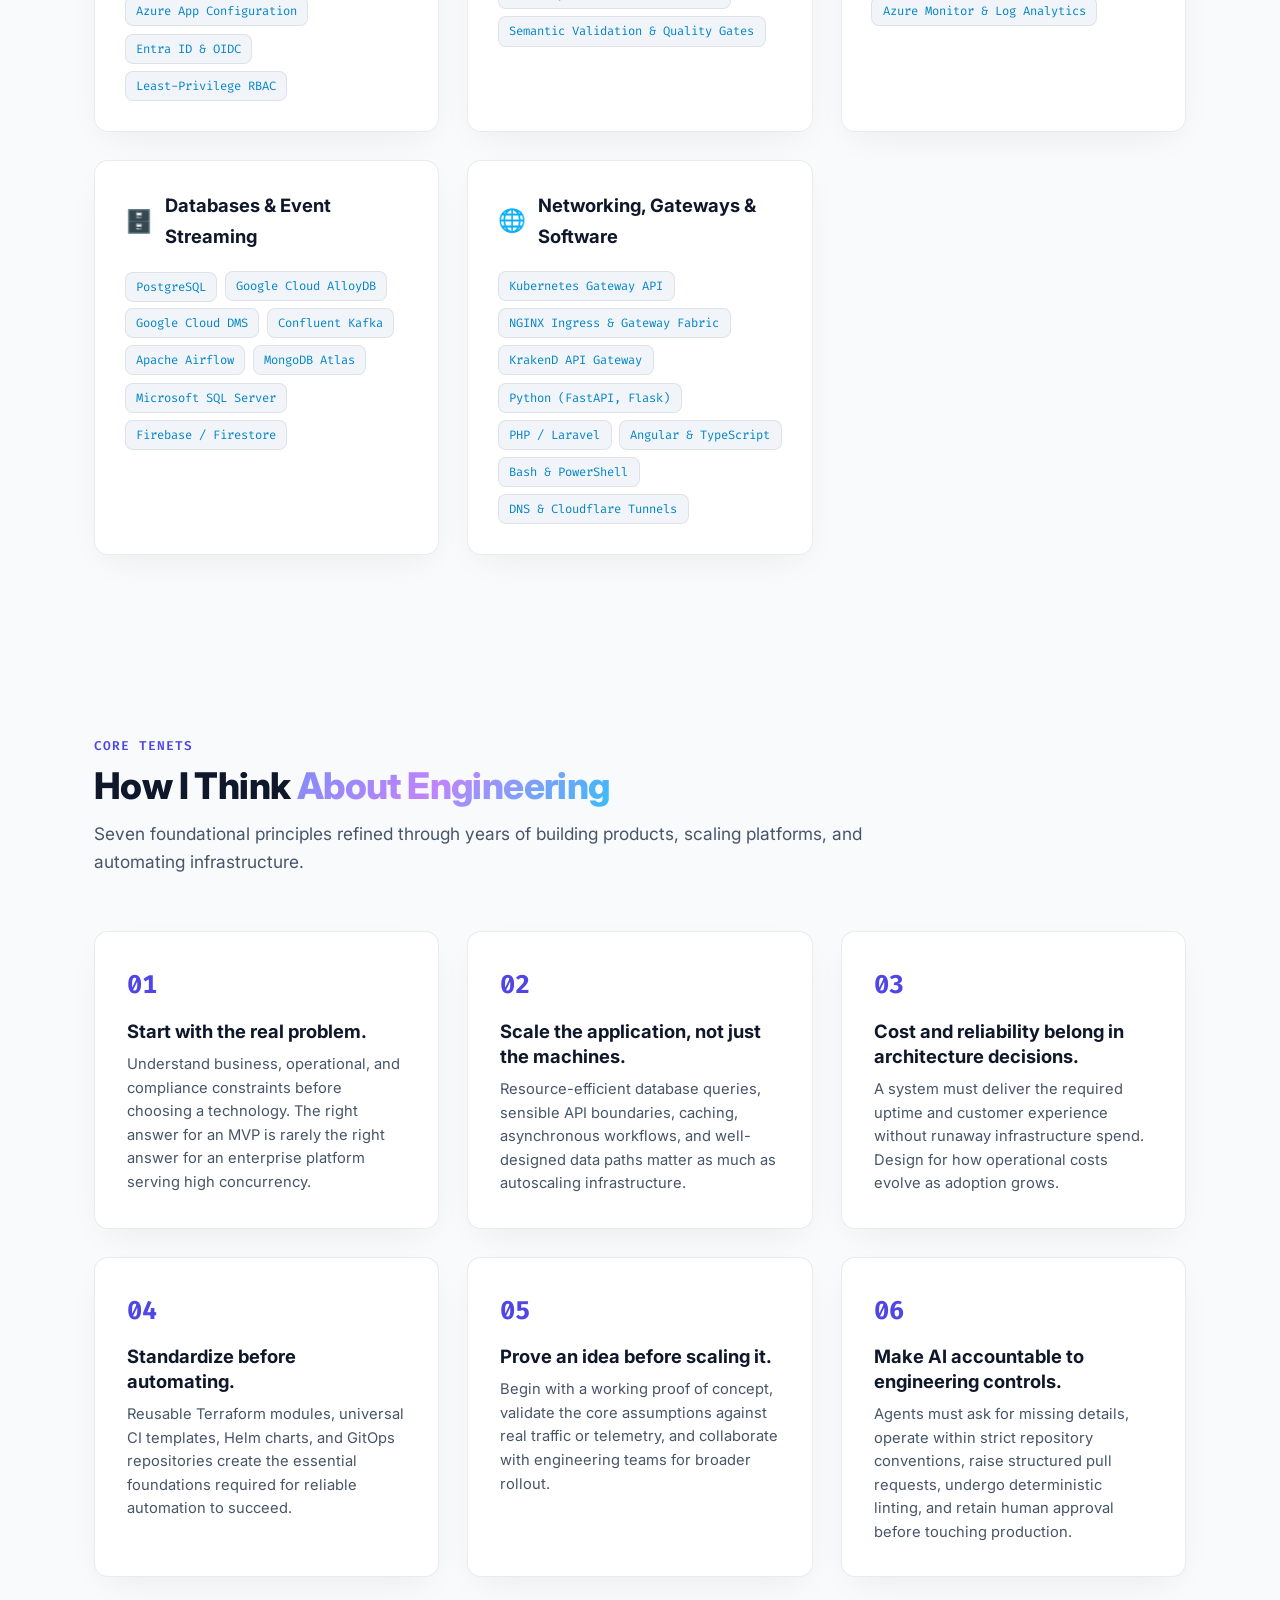
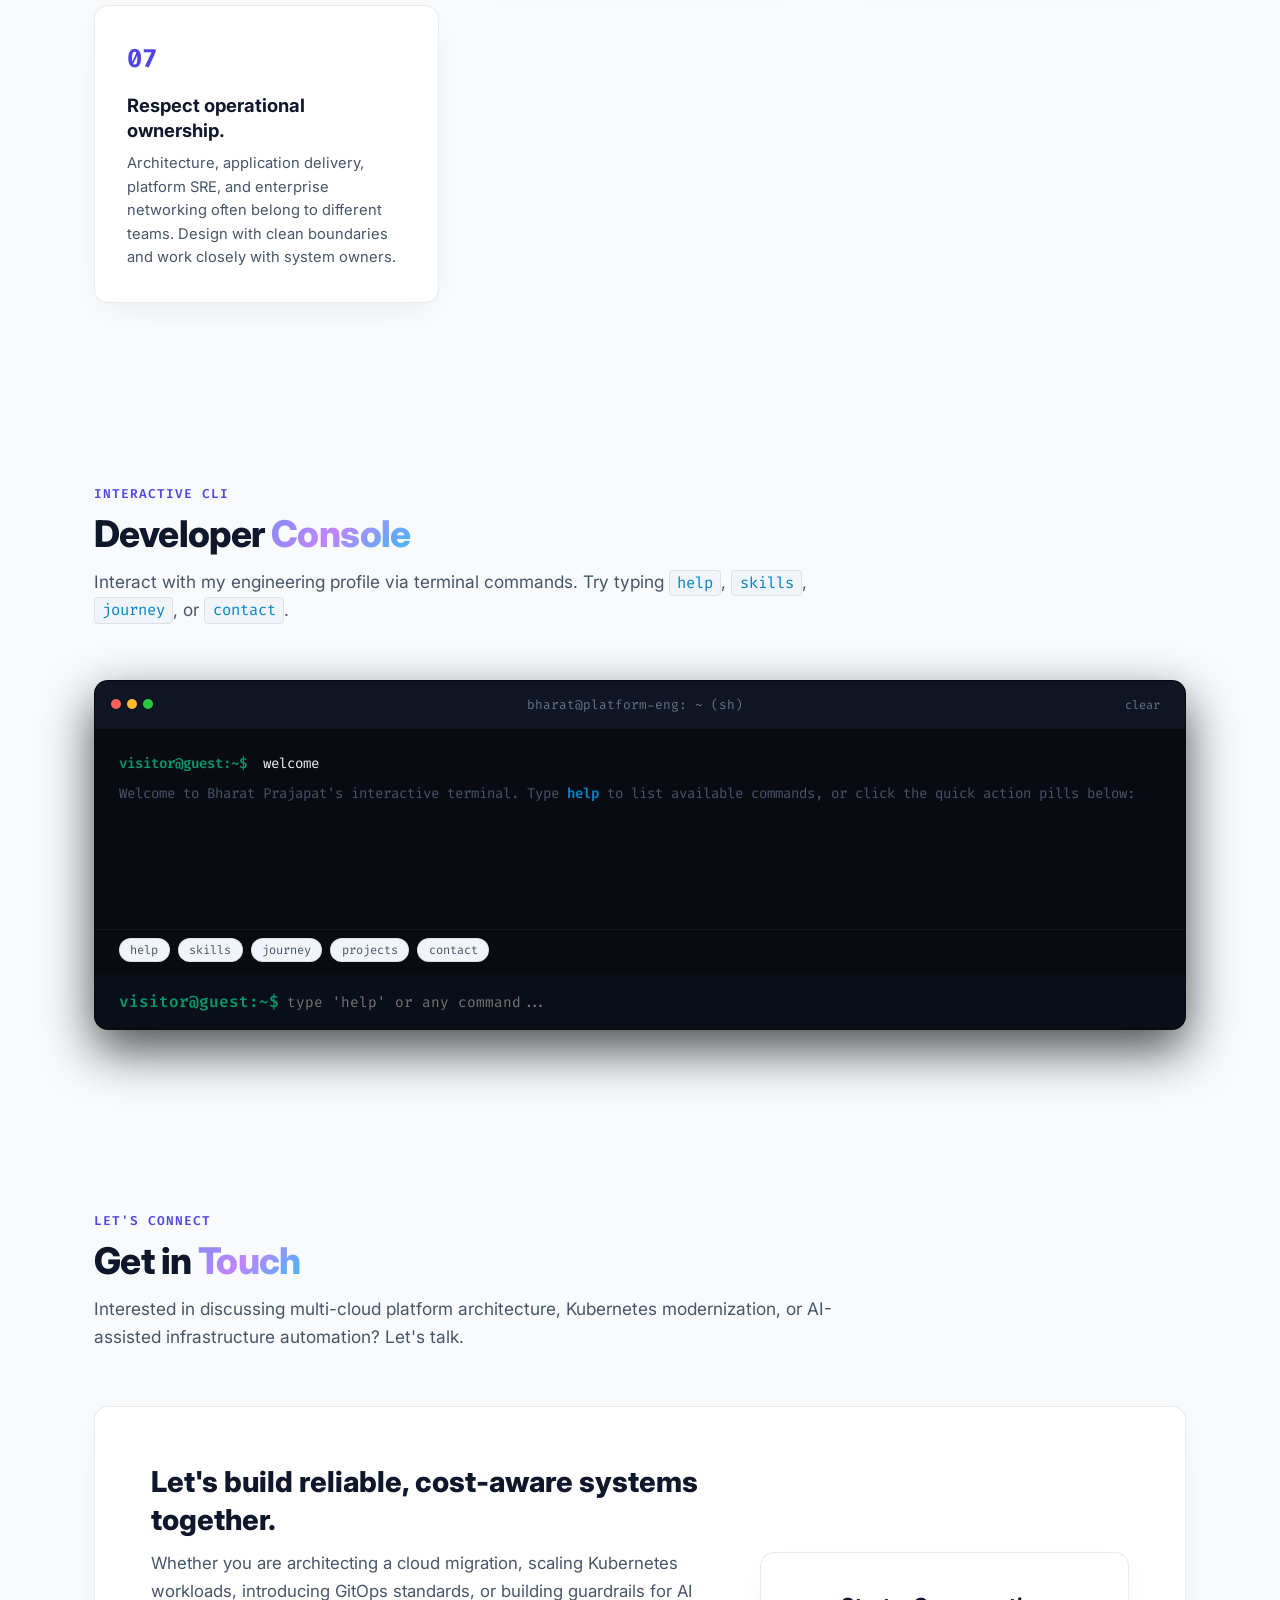
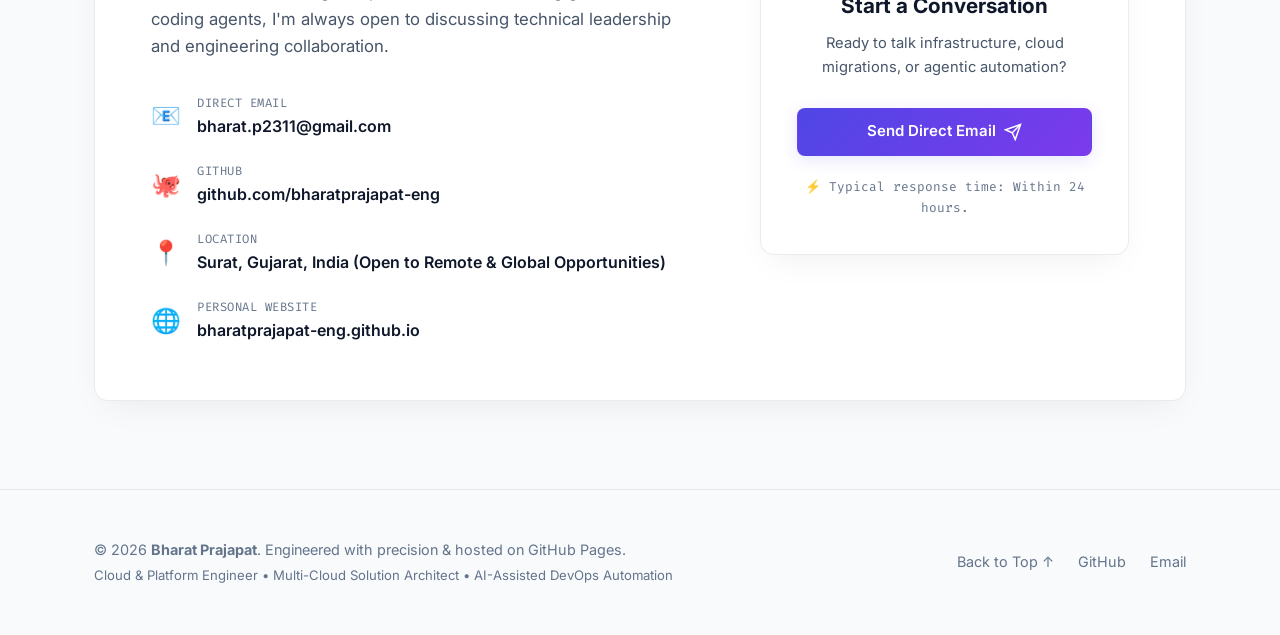
==== commit e60fae14: "chore: align projects section with private repo status and update terminal output" ====
--- a/index.html
+++ b/index.html
@@ -594,23 +594,20 @@
       <div class="container">
         
         <div class="section-header">
-          <div class="section-tag">Public Work</div>
-          <h2 class="section-title">Open Source <span class="gradient-text">&amp; Developer Tooling</span></h2>
-          <p class="section-subtitle">Real code, agent workflows, containerized models, and automation frameworks on GitHub.</p>
+          <div class="section-tag">Systems &amp; Architecture</div>
+          <h2 class="section-title">Engineering <span class="gradient-text">Initiatives &amp; Tooling</span></h2>
+          <p class="section-subtitle">Real-world implementations, agent workflows, containerized architectures, and automation frameworks.</p>
         </div>
 
         <div class="projects-grid">
           
-          <!-- Repo 1: AI Labs -->
+          <!-- Project 1: AI Labs -->
           <div class="project-card glass-panel">
             <div class="project-top">
               <div class="project-badge">Featured Workflow</div>
-              <a href="https://github.com/bharatprajapat-eng/ai-labs" target="_blank" rel="noopener noreferrer" class="project-link-icon" aria-label="View ai-labs on GitHub">
-                <svg viewBox="0 0 24 24" width="20" height="20" stroke="currentColor" stroke-width="2" fill="none"><path d="M18 13v6a2 2 0 0 1-2 2H5a2 2 0 0 1-2-2V8a2 2 0 0 1 2-2h6"></path><polyline points="15 3 21 3 21 9"></polyline><line x1="10" y1="14" x2="21" y2="3"></line></svg>
-              </a>
             </div>
             <h3 class="project-title">
-              <a href="https://github.com/bharatprajapat-eng/ai-labs" target="_blank" rel="noopener noreferrer">AI Labs: Coding Agent Skills &amp; Workflows</a>
+              <a href="#case-studies">AI Labs: Coding Agent Skills &amp; Workflows</a>
             </h3>
             <p class="project-desc">
               Consolidated developer guidelines and automated skills designed for AI coding agents (Cursor, Claude Code, Antigravity, Gemini). Implements the <strong>AI-Augmented Trunk-Flow</strong> branching model combining rapid short-lived feature integration with semver release tags, conventional commits, and automated cross-agent installer scripts.
@@ -621,21 +618,18 @@
               <span class="tag">Trunk Flow</span>
               <span class="tag">GitOps</span>
             </div>
-            <a href="https://github.com/bharatprajapat-eng/ai-labs" target="_blank" rel="noopener noreferrer" class="link-arrow">
-              <span>View on GitHub</span> &rarr;
+            <a href="#case-studies" class="link-arrow">
+              <span>Explore Case Study</span> &rarr;
             </a>
           </div>
 
-          <!-- Repo 2: AI-models -->
+          <!-- Project 2: AI-models -->
           <div class="project-card glass-panel">
             <div class="project-top">
               <div class="project-badge">Deep Learning</div>
-              <a href="https://github.com/bharatprajapat-eng/AI-models" target="_blank" rel="noopener noreferrer" class="project-link-icon" aria-label="View AI-models on GitHub">
-                <svg viewBox="0 0 24 24" width="20" height="20" stroke="currentColor" stroke-width="2" fill="none"><path d="M18 13v6a2 2 0 0 1-2 2H5a2 2 0 0 1-2-2V8a2 2 0 0 1 2-2h6"></path><polyline points="15 3 21 3 21 9"></polyline><line x1="10" y1="14" x2="21" y2="3"></line></svg>
-              </a>
             </div>
             <h3 class="project-title">
-              <a href="https://github.com/bharatprajapat-eng/AI-models" target="_blank" rel="noopener noreferrer">Neural Text Generator &amp; Containerized Models</a>
+              <a href="#case-studies">Neural Text Generator &amp; Containerized Models</a>
             </h3>
             <p class="project-desc">
               PyTorch deep learning text generation pipeline complete with custom vocabulary tokenization, serialized model checkpoints (model_state.pth), Dockerfile containerization, REST API inference server, and web frontend UI for interactive text exploration.
@@ -647,46 +641,40 @@
               <span class="tag">Flask</span>
               <span class="tag">NLP</span>
             </div>
-            <a href="https://github.com/bharatprajapat-eng/AI-models" target="_blank" rel="noopener noreferrer" class="link-arrow">
-              <span>View on GitHub</span> &rarr;
+            <a href="#case-studies" class="link-arrow">
+              <span>Explore Architecture</span> &rarr;
             </a>
           </div>
 
-          <!-- Repo 3: ByteChef -->
+          <!-- Project 3: ByteChef -->
           <div class="project-card glass-panel">
             <div class="project-top">
               <div class="project-badge">Automation Platform</div>
-              <a href="https://github.com/bharatprajapat-eng/bytechef" target="_blank" rel="noopener noreferrer" class="project-link-icon" aria-label="View bytechef on GitHub">
-                <svg viewBox="0 0 24 24" width="20" height="20" stroke="currentColor" stroke-width="2" fill="none"><path d="M18 13v6a2 2 0 0 1-2 2H5a2 2 0 0 1-2-2V8a2 2 0 0 1 2-2h6"></path><polyline points="15 3 21 3 21 9"></polyline><line x1="10" y1="14" x2="21" y2="3"></line></svg>
-              </a>
             </div>
             <h3 class="project-title">
-              <a href="https://github.com/bharatprajapat-eng/bytechef" target="_blank" rel="noopener noreferrer">ByteChef: Workflow Automation &amp; Integration</a>
+              <a href="#case-studies">Enterprise Workflow Automation &amp; Integrations</a>
             </h3>
             <p class="project-desc">
-              Open-source, low-code, extendable API integration and workflow automation platform. Enables seamless integration between SaaS products and any third-party API ecosystem with enterprise security and microservices reliability.
+              Low-code, extendable API integration and workflow automation architecture. Enables seamless connectivity between SaaS products, event triggers, and third-party API ecosystems with enterprise security and microservices reliability.
             </p>
             <div class="project-tags">
-              <span class="tag">Java</span>
+              <span class="tag">Microservices</span>
               <span class="tag">Workflow Automation</span>
               <span class="tag">API Integration</span>
               <span class="tag">Enterprise</span>
             </div>
-            <a href="https://github.com/bharatprajapat-eng/bytechef" target="_blank" rel="noopener noreferrer" class="link-arrow">
-              <span>View on GitHub</span> &rarr;
+            <a href="#case-studies" class="link-arrow">
+              <span>Explore Architecture</span> &rarr;
             </a>
           </div>
 
-          <!-- Repo 4: tf-test -->
+          <!-- Project 4: tf-test -->
           <div class="project-card glass-panel">
             <div class="project-top">
               <div class="project-badge">Cloud IaC</div>
-              <a href="https://github.com/bharatprajapat-eng/tf-test" target="_blank" rel="noopener noreferrer" class="project-link-icon" aria-label="View tf-test on GitHub">
-                <svg viewBox="0 0 24 24" width="20" height="20" stroke="currentColor" stroke-width="2" fill="none"><path d="M18 13v6a2 2 0 0 1-2 2H5a2 2 0 0 1-2-2V8a2 2 0 0 1 2-2h6"></path><polyline points="15 3 21 3 21 9"></polyline><line x1="10" y1="14" x2="21" y2="3"></line></svg>
-              </a>
             </div>
             <h3 class="project-title">
-              <a href="https://github.com/bharatprajapat-eng/tf-test" target="_blank" rel="noopener noreferrer">Terraform Cloud Automation Lab</a>
+              <a href="#case-studies">Terraform Cloud Automation Lab</a>
             </h3>
             <p class="project-desc">
               Declarative Infrastructure as Code (IaC) modules and test harnesses. Practicing automated provisioning, remote state management, and multi-environment foundation templates across cloud providers.
@@ -697,21 +685,18 @@
               <span class="tag">Cloud Architecture</span>
               <span class="tag">DevOps</span>
             </div>
-            <a href="https://github.com/bharatprajapat-eng/tf-test" target="_blank" rel="noopener noreferrer" class="link-arrow">
-              <span>View on GitHub</span> &rarr;
+            <a href="#case-studies" class="link-arrow">
+              <span>Explore Architecture</span> &rarr;
             </a>
           </div>
 
-          <!-- Repo 5: angular-formio -->
+          <!-- Project 5: angular-formio -->
           <div class="project-card glass-panel">
             <div class="project-top">
               <div class="project-badge">Frontend Engine</div>
-              <a href="https://github.com/bharatprajapat-eng/angular-formio" target="_blank" rel="noopener noreferrer" class="project-link-icon" aria-label="View angular-formio on GitHub">
-                <svg viewBox="0 0 24 24" width="20" height="20" stroke="currentColor" stroke-width="2" fill="none"><path d="M18 13v6a2 2 0 0 1-2 2H5a2 2 0 0 1-2-2V8a2 2 0 0 1 2-2h6"></path><polyline points="15 3 21 3 21 9"></polyline><line x1="10" y1="14" x2="21" y2="3"></line></svg>
-              </a>
             </div>
             <h3 class="project-title">
-              <a href="https://github.com/bharatprajapat-eng/angular-formio" target="_blank" rel="noopener noreferrer">Angular JSON-Powered Form Engine</a>
+              <a href="#case-studies">Angular JSON-Powered Form Engine</a>
             </h3>
             <p class="project-desc">
               Dynamic schema-driven form rendering library for Angular. Generates and validates complex enterprise input forms, multistep wizards, and conditional field workflows directly from JSON schema payloads.
@@ -722,8 +707,8 @@
               <span class="tag">JSON Schema</span>
               <span class="tag">Forms</span>
             </div>
-            <a href="https://github.com/bharatprajapat-eng/angular-formio" target="_blank" rel="noopener noreferrer" class="link-arrow">
-              <span>View on GitHub</span> &rarr;
+            <a href="#case-studies" class="link-arrow">
+              <span>Explore Architecture</span> &rarr;
             </a>
           </div>
 
@@ -738,6 +723,19 @@
             <h3 class="project-title">
               <a href="https://github.com/bharatprajapat-eng/bharatprajapat-eng.github.io" target="_blank" rel="noopener noreferrer">Engineer Portfolio &amp; Architecture Hub</a>
             </h3>
+            <p class="project-desc">
+              High-performance, zero-framework portfolio hosted on GitHub Pages. Features dark/light theme switching, interactive terminal simulator, deep-dive case studies, and responsive design with 100/100 Lighthouse speed.
+            </p>
+            <div class="project-tags">
+              <span class="tag">HTML5 / CSS3</span>
+              <span class="tag">Vanilla JS</span>
+              <span class="tag">GitHub Pages</span>
+              <span class="tag">SPA / SEO</span>
+            </div>
+            <a href="https://github.com/bharatprajapat-eng/bharatprajapat-eng.github.io" target="_blank" rel="noopener noreferrer" class="link-arrow">
+              <span>View Source on GitHub</span> &rarr;
+            </a>
+          </div>
             <p class="project-desc">
               High-performance, zero-framework portfolio hosted on GitHub Pages. Features dark/light theme switching, interactive terminal simulator, deep-dive case studies, and responsive design with 100/100 Lighthouse speed.
             </p>
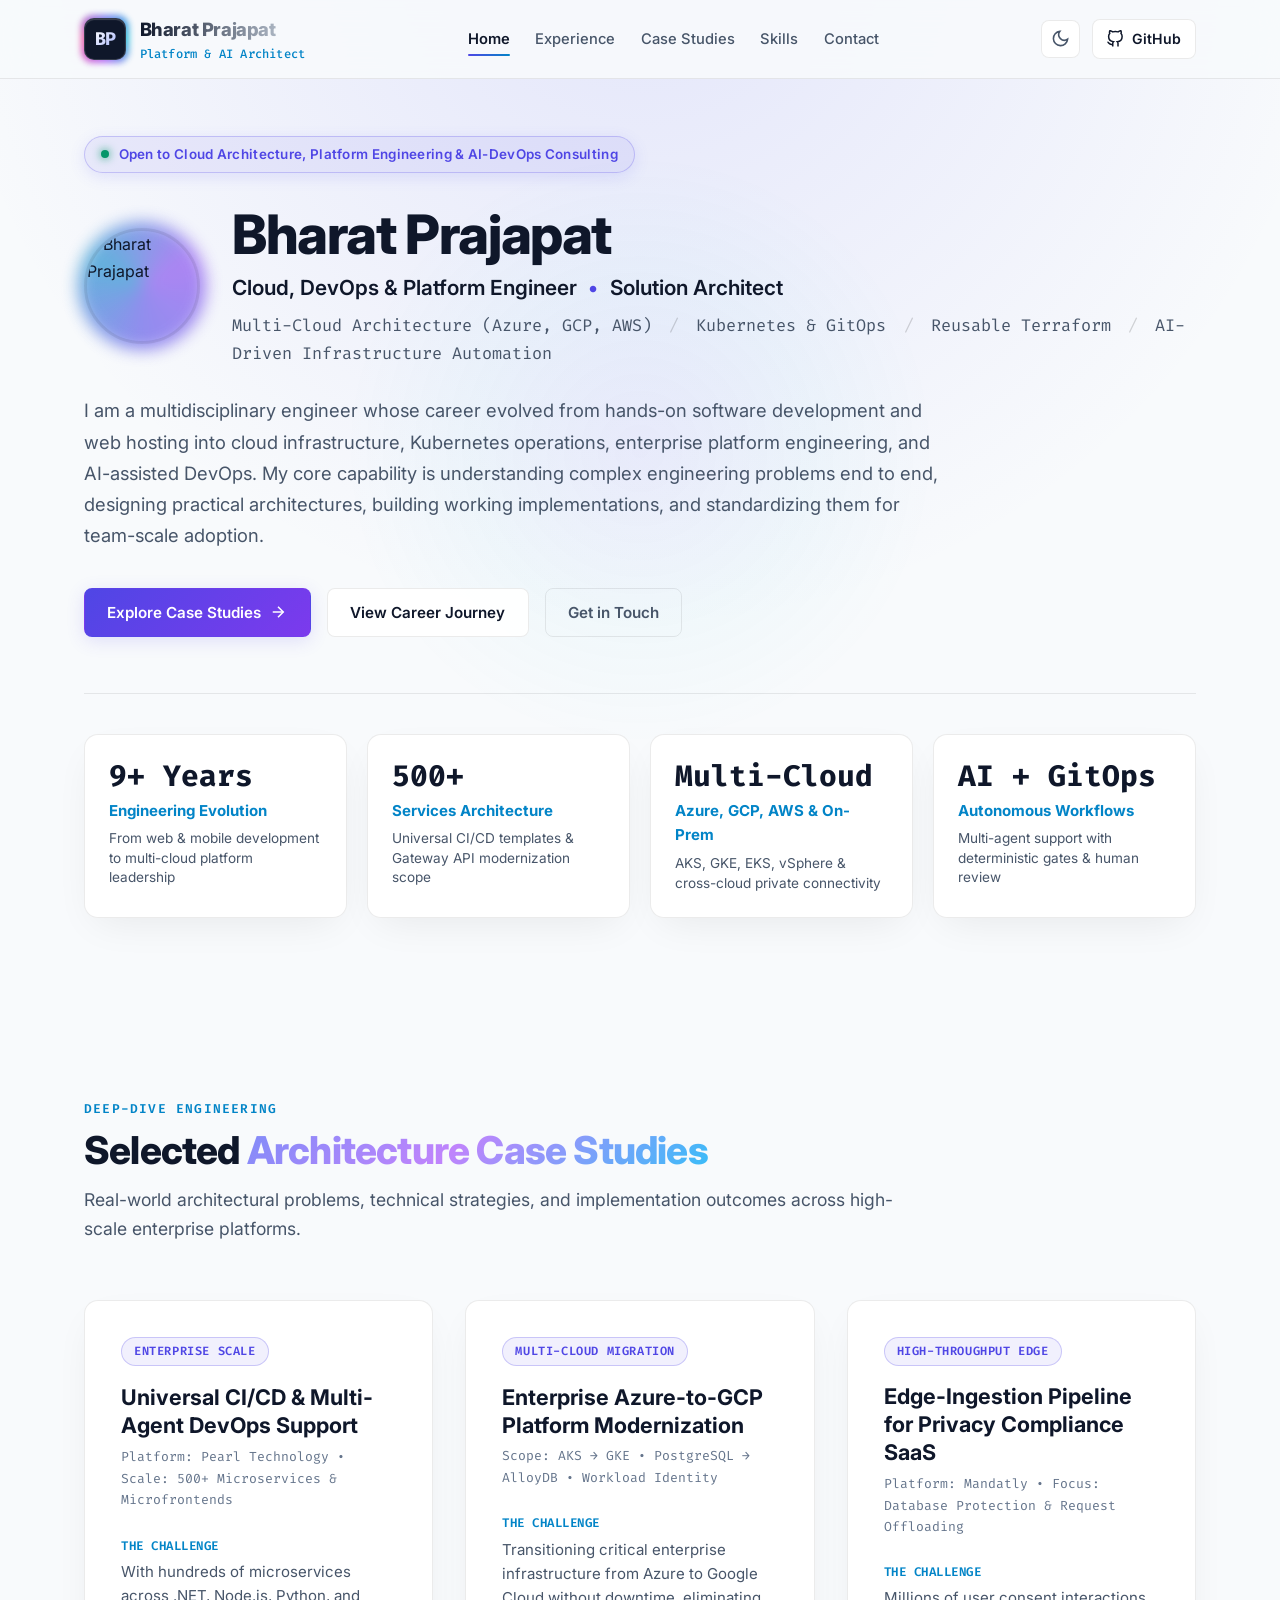
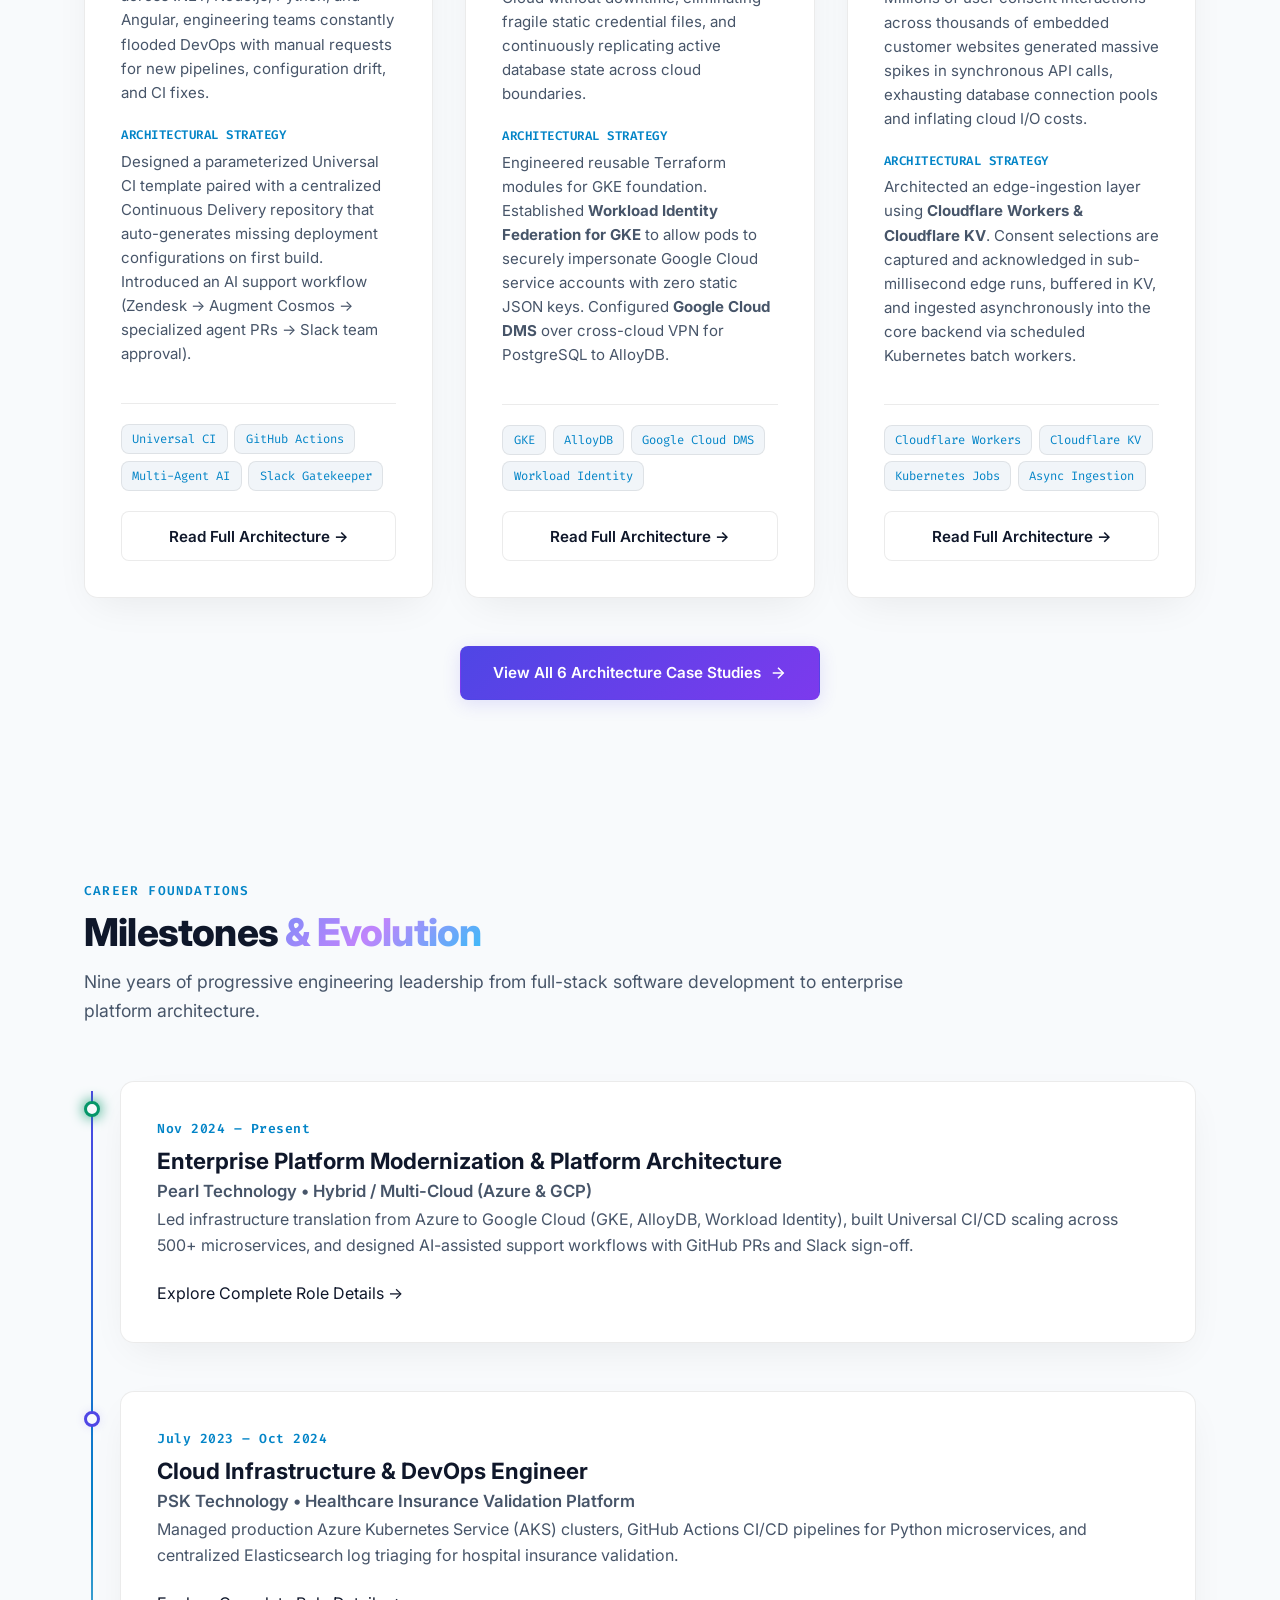
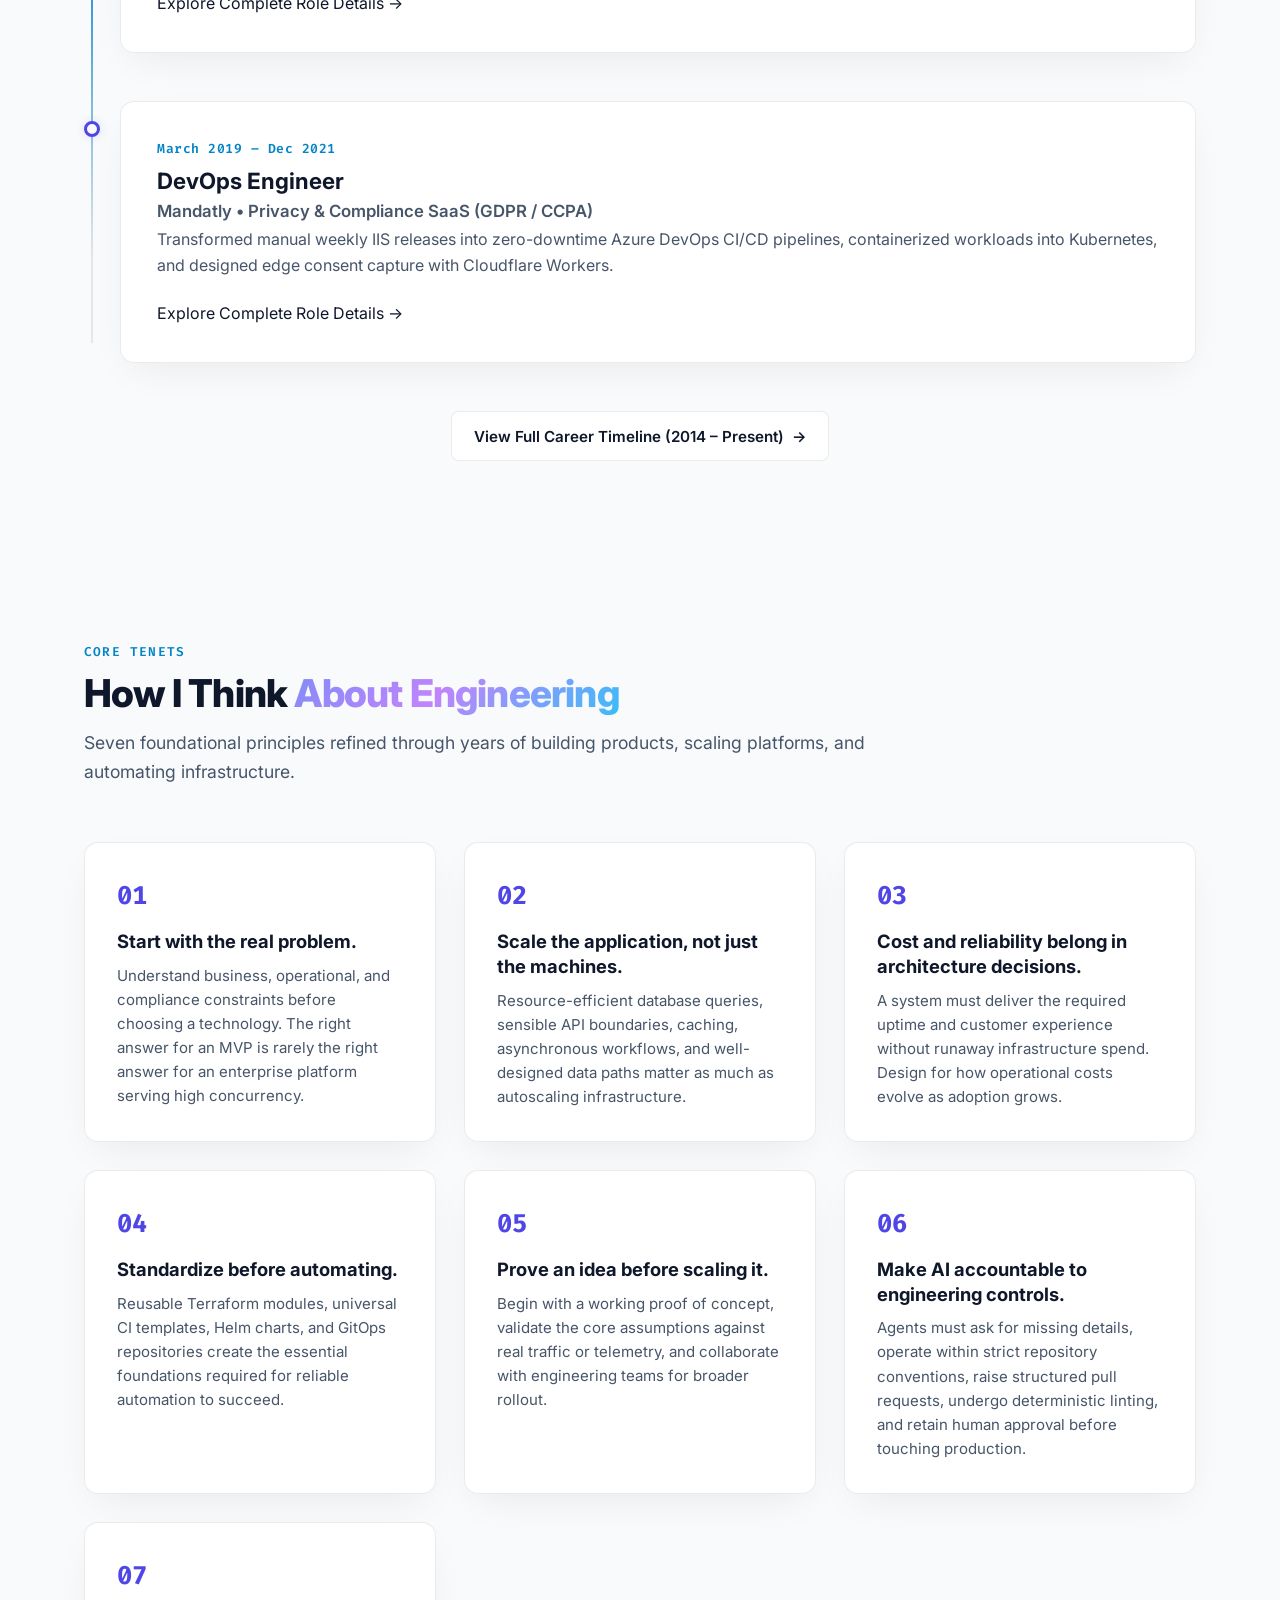
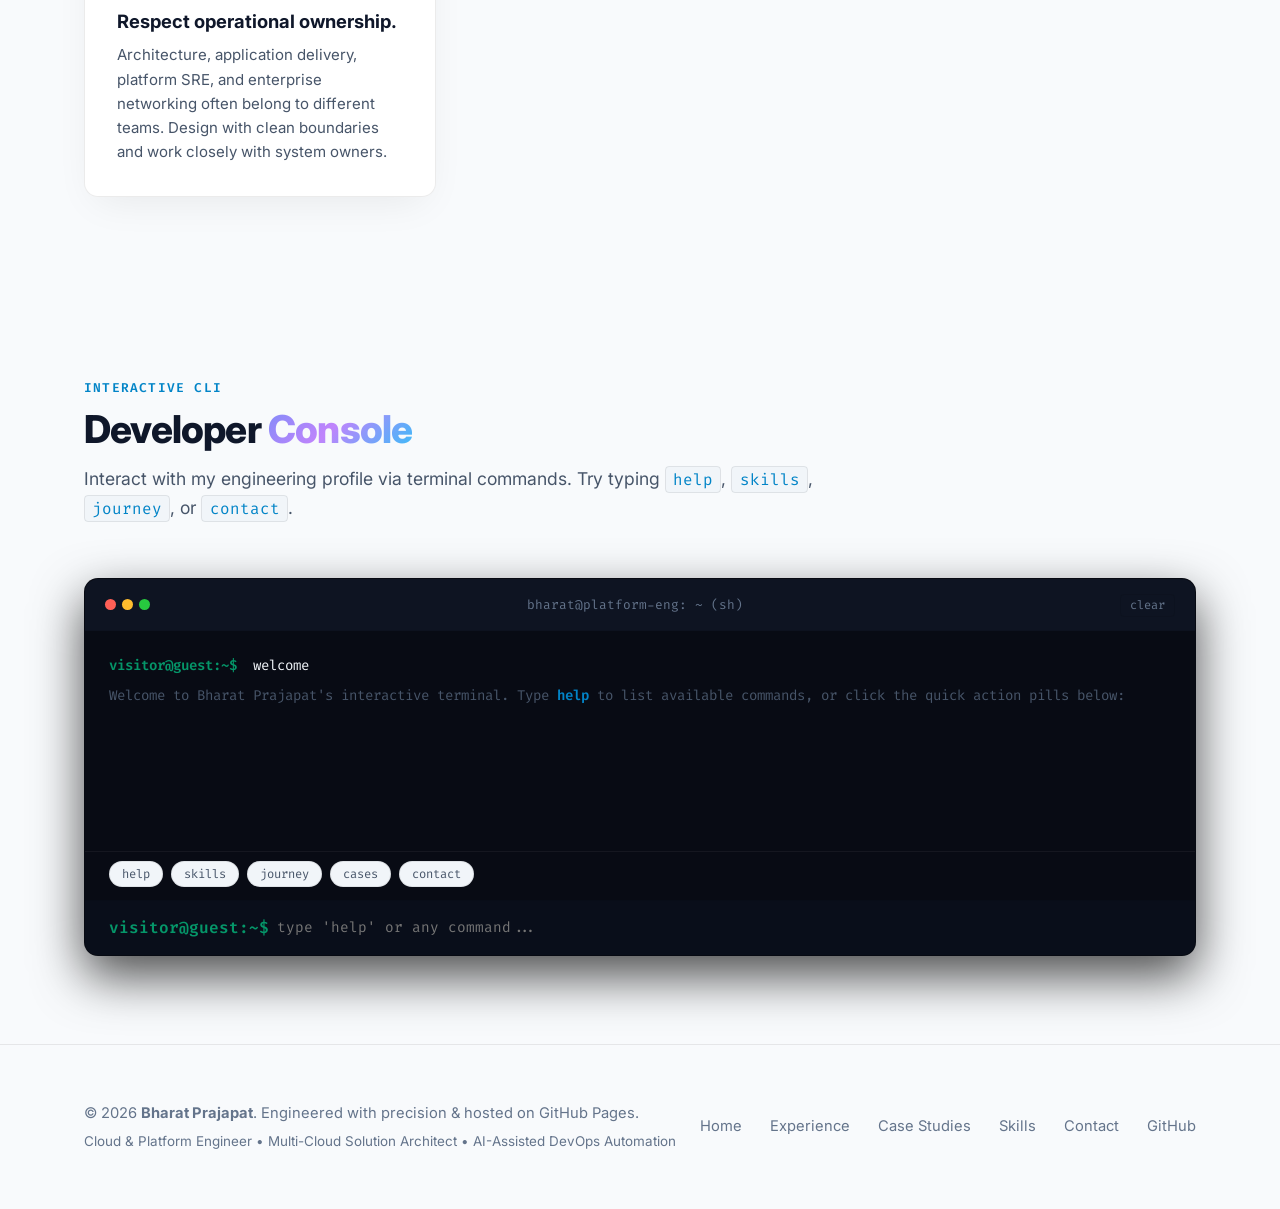
==== commit a3afb252: "feat: transform into multi-page architecture with standout animated BP logo, ambient spotlight, and " ====
--- a/index.html
+++ b/index.html
@@ -5,7 +5,7 @@
   <meta name="viewport" content="width=device-width, initial-scale=1.0" />
 
   <title>Bharat Prajapat · Cloud, DevOps & Platform Engineer · Solution Architect</title>
-  <meta name="description" content="Bharat Prajapat is a Cloud, DevOps & Platform Engineer and Solution Architect specializing in Multi-Cloud Infrastructure (Azure, GCP, AWS), Kubernetes, Terraform, GitOps, and AI-driven infrastructure automation. Former full-stack engineer." />
+  <meta name="description" content="Bharat Prajapat is a Cloud, DevOps & Platform Engineer and Solution Architect specializing in Multi-Cloud Infrastructure (Azure, GCP, AWS), Kubernetes, Terraform, GitOps, and AI-driven infrastructure automation." />
   <meta name="author" content="Bharat Prajapat" />
   <meta name="robots" content="index, follow" />
   <link rel="canonical" href="https://bharatprajapat-eng.github.io/" />
@@ -24,7 +24,7 @@
   <!-- Fonts -->
   <link rel="preconnect" href="https://fonts.googleapis.com" />
   <link rel="preconnect" href="https://fonts.gstatic.com" crossorigin />
-  <link href="https://fonts.googleapis.com/css2?family=Fira+Code:wght@400;500;600&family=Inter:wght@300;400;500;600;700;800&display=swap" rel="stylesheet" />
+  <link href="https://fonts.googleapis.com/css2?family=Fira+Code:wght@400;500;600;700&family=Inter:wght@300;400;500;600;700;800&display=swap" rel="stylesheet" />
 
   <!-- Schema.org Structured Data -->
   <script type="application/ld+json">
@@ -52,27 +52,32 @@
   }
   </script>
 
-  <link rel="stylesheet" href="styles.css" />
+  <link rel="stylesheet" href="/styles.css" />
 </head>
 <body>
 
-  <!-- Navigation Bar -->
+  <!-- Navigation Bar with Standout Animated Logo -->
   <header class="navbar" id="navbar">
     <div class="nav-container">
-      <a href="#overview" class="brand-logo" aria-label="Bharat Prajapat Home">
-        <span class="brand-bracket">&lt;</span>
-        <span class="brand-name">BP</span>
-        <span class="brand-bracket">/&gt;</span>
+      <a href="/" class="brand-logo" aria-label="Bharat Prajapat Home">
+        <div class="logo-box">
+          <div class="logo-glow-ring"></div>
+          <div class="logo-badge">
+            <span class="logo-text">BP</span>
+          </div>
+        </div>
+        <div class="brand-info">
+          <span class="brand-name">Bharat Prajapat</span>
+          <span class="brand-title">Platform &amp; AI Architect</span>
+        </div>
       </a>
 
       <nav class="nav-links" id="navLinks">
-        <a href="#overview" class="nav-link">Overview</a>
-        <a href="#experience" class="nav-link">Experience</a>
-        <a href="#case-studies" class="nav-link">Case Studies</a>
-        <a href="#projects" class="nav-link">Open Source</a>
-        <a href="#arsenal" class="nav-link">Skills</a>
-        <a href="#philosophy" class="nav-link">Philosophy</a>
-        <a href="#contact" class="nav-link">Contact</a>
+        <a href="/" class="nav-link active">Home</a>
+        <a href="/experience.html" class="nav-link">Experience</a>
+        <a href="/case-studies.html" class="nav-link">Case Studies</a>
+        <a href="/skills.html" class="nav-link">Skills</a>
+        <a href="/contact.html" class="nav-link">Contact</a>
       </nav>
 
       <div class="nav-actions">
@@ -109,11 +114,11 @@
     </div>
   </header>
 
-  <!-- Main Container -->
+  <!-- Main Content -->
   <main id="main">
 
-    <!-- Hero / Overview Section -->
-    <section class="hero-section" id="overview">
+    <!-- Hero Section -->
+    <section class="hero-section" id="hero">
       <div class="hero-glow"></div>
       <div class="container hero-content">
         
@@ -142,19 +147,19 @@
         </div>
 
         <p class="hero-bio">
-          I am a multidisciplinary engineer whose career evolved from hands-on software development and web hosting into cloud infrastructure, Kubernetes operations, enterprise platform engineering, and AI-assisted DevOps. My strongest capability is understanding an engineering or business problem end to end, designing a pragmatic technical architecture, establishing a working implementation, and standardizing it for team-scale adoption.
+          I am a multidisciplinary engineer whose career evolved from hands-on software development and web hosting into cloud infrastructure, Kubernetes operations, enterprise platform engineering, and AI-assisted DevOps. My core capability is understanding complex engineering problems end to end, designing practical architectures, building working implementations, and standardizing them for team-scale adoption.
         </p>
 
         <!-- CTA Buttons -->
         <div class="hero-cta-group">
-          <a href="#case-studies" class="btn btn-primary">
+          <a href="/case-studies.html" class="btn btn-primary">
             <span>Explore Case Studies</span>
             <svg viewBox="0 0 24 24" width="18" height="18" stroke="currentColor" stroke-width="2" fill="none"><line x1="5" y1="12" x2="19" y2="12"></line><polyline points="12 5 19 12 12 19"></polyline></svg>
           </a>
-          <a href="#experience" class="btn btn-secondary">
+          <a href="/experience.html" class="btn btn-secondary">
             <span>View Career Journey</span>
           </a>
-          <a href="#contact" class="btn btn-outline">
+          <a href="/contact.html" class="btn btn-outline">
             <span>Get in Touch</span>
           </a>
         </div>
@@ -186,220 +191,14 @@
       </div>
     </section>
 
-    <!-- Career Experience Section -->
-    <section class="section" id="experience">
-      <div class="container">
-        
-        <div class="section-header">
-          <div class="section-tag">Career Milestones</div>
-          <h2 class="section-title">Professional <span class="gradient-text">Journey &amp; Roles</span></h2>
-          <p class="section-subtitle">A progressive trajectory spanning enterprise platform modernization, healthcare compliance, high-scale e-commerce, SaaS startups, and software engineering foundations.</p>
-        </div>
-
-        <div class="timeline">
-          
-          <!-- Role 1: Pearl Technology -->
-          <div class="timeline-item">
-            <div class="timeline-marker current"></div>
-            <div class="timeline-content glass-panel">
-              <div class="timeline-header">
-                <div>
-                  <div class="timeline-period-badge">Nov 2024 – Present</div>
-                  <h3 class="role-title">Enterprise Platform Modernization &amp; Platform Architecture</h3>
-                  <div class="company-name">Pearl Technology <span class="location-tag">• Hybrid / Multi-Cloud</span></div>
-                </div>
-              </div>
-              <p class="role-summary">
-                Initiated platform modernization, designed architecture and working proofs of concept, and collaborated across cross-functional teams for a large-scale enterprise logistics platform comprising microservices, microfrontends, and event-driven data streaming.
-              </p>
-              <ul class="role-bullets">
-                <li><strong>Universal CI/CD at Scale (500+ Services):</strong> Designed centralized CI/CD templates reducing repetitive pipeline setup across hundreds of microservices (.NET, Node.js, Python, Angular, React).</li>
-                <li><strong>Multi-Agent DevOps Support:</strong> Created AI-assisted support workflows integrating Zendesk webhooks, Augment Cosmos, and GitHub context to prepare CI/CD pull requests with human-in-the-loop Slack approval.</li>
-                <li><strong>Azure-to-GCP Enterprise Migration:</strong> Architected infrastructure translation from Azure to Google Cloud: AKS to GKE, Workload Identity Federation (eliminating static JSON keys), and PostgreSQL to AlloyDB continuous replication via Google Cloud Database Migration Service.</li>
-                <li><strong>On-Premises Kubernetes:</strong> Built an on-premises VMware vSphere Kubernetes platform integrating Airflow, Kafka, and Elasticsearch to lower development cloud costs while maintaining production parity.</li>
-                <li><strong>GitOps &amp; Gateway API:</strong> Standardized releases with Argo CD and Helm charts; designed an AI-assisted classification and migration approach for 500+ NGINX Ingress rules to Kubernetes Gateway API (HTTPRoute).</li>
-              </ul>
-              <div class="tech-tags">
-                <span class="tag">GKE</span>
-                <span class="tag">AKS</span>
-                <span class="tag">Terraform Modules</span>
-                <span class="tag">Argo CD</span>
-                <span class="tag">AlloyDB</span>
-                <span class="tag">Workload Identity</span>
-                <span class="tag">Kafka</span>
-                <span class="tag">AI Agents</span>
-              </div>
-            </div>
-          </div>
-
-          <!-- Role 2: PSK Technology -->
-          <div class="timeline-item">
-            <div class="timeline-marker"></div>
-            <div class="timeline-content glass-panel">
-              <div class="timeline-header">
-                <div>
-                  <div class="timeline-period-badge">July 2023 – Oct 2024</div>
-                  <h3 class="role-title">Cloud Infrastructure &amp; DevOps Engineer</h3>
-                  <div class="company-name">PSK Technology <span class="location-tag">• Healthcare Platform</span></div>
-                </div>
-              </div>
-              <p class="role-summary">
-                Operated cloud infrastructure and automated delivery pipelines for a mission-critical Healthcare Insurance Validation Platform used by hospitals to verify treatment eligibility via health insurance APIs.
-              </p>
-              <ul class="role-bullets">
-                <li>Managed private Azure Kubernetes Service (AKS) clusters, capacity planning, node pool maintenance, and safe upgrades.</li>
-                <li>Built continuous integration and deployment pipelines using <strong>GitHub Actions</strong> for Python-based microservices.</li>
-                <li>Maintained platform services within Azure including Key Vault, Private Link, Load Balancers, and Storage Accounts.</li>
-                <li>Triaged and resolved production incidents using Kubernetes pod events and centralized <strong>Elasticsearch</strong> logs to rapidly distinguish infrastructure faults from application defects.</li>
-              </ul>
-              <div class="tech-tags">
-                <span class="tag">Azure AKS</span>
-                <span class="tag">Python Microservices</span>
-                <span class="tag">GitHub Actions</span>
-                <span class="tag">Elasticsearch</span>
-                <span class="tag">Key Vault</span>
-                <span class="tag">Healthcare APIs</span>
-              </div>
-            </div>
-          </div>
-
-          <!-- Role 3: The Global Logica -->
-          <div class="timeline-item">
-            <div class="timeline-marker"></div>
-            <div class="timeline-content glass-panel">
-              <div class="timeline-header">
-                <div>
-                  <div class="timeline-period-badge">Jan 2022 – June 2023</div>
-                  <h3 class="role-title">Technical Architect &amp; Core Backend Lead</h3>
-                  <div class="company-name">The Global Logica Software Technologies <span class="location-tag">• Multi-Vendor E-Commerce</span></div>
-                </div>
-              </div>
-              <p class="role-summary">
-                Led technical system design and hands-on core implementation of a scalable multi-vendor e-commerce platform from the ground up, coordinating core developers and external design specialists.
-              </p>
-              <ul class="role-bullets">
-                <li><strong>Monolith to Microservices Evolution:</strong> Transitioned monolithic backend workloads into decomposed services (Cart, Account, Orders, Payments) running in Kubernetes with Horizontal Pod Autoscaling to isolate transactional services from high-volume catalog browsing.</li>
-                <li><strong>Core Domain Engineering:</strong> Personally developed key backend domains: order workflows, SKU inventory tracking, vendor payouts, automated invoicing, and Razorpay integration.</li>
-                <li><strong>High-Speed Product Discovery:</strong> Integrated Elasticsearch synchronized on product data mutations for instant search and optimized image delivery with Cloudflare CDN caching.</li>
-              </ul>
-              <div class="tech-tags">
-                <span class="tag">Laravel Microservices</span>
-                <span class="tag">Kubernetes</span>
-                <span class="tag">PostgreSQL</span>
-                <span class="tag">Elasticsearch</span>
-                <span class="tag">React Native</span>
-                <span class="tag">Cloudflare</span>
-                <span class="tag">Razorpay</span>
-              </div>
-            </div>
-          </div>
-
-          <!-- Role 4: Mandatly -->
-          <div class="timeline-item">
-            <div class="timeline-marker"></div>
-            <div class="timeline-content glass-panel">
-              <div class="timeline-header">
-                <div>
-                  <div class="timeline-period-badge">March 2019 – Dec 2021</div>
-                  <h3 class="role-title">DevOps Engineer</h3>
-                  <div class="company-name">Mandatly <span class="location-tag">• Privacy &amp; Compliance SaaS</span></div>
-                </div>
-              </div>
-              <p class="role-summary">
-                Pioneered cloud operations, automated deployment, and scalable architecture for a SaaS platform delivering GDPR, CCPA, and DSAR compliance automation.
-              </p>
-              <ul class="role-bullets">
-                <li><strong>Automated Delivery:</strong> Transformed manual weekly IIS releases into zero-downtime Azure DevOps CI/CD pipelines, containerized .NET Core and Angular workloads, and deployed to Kubernetes.</li>
-                <li><strong>Edge Consent Ingestion:</strong> Designed and implemented an edge capture architecture using <strong>Cloudflare Workers and KV</strong> to buffer millions of consent banner events, offloading intense database I/O to scheduled Kubernetes background processors.</li>
-                <li><strong>Multi-Region Data Architecture:</strong> Built Terraform provisioning pipelines for tenant-isolated regional storage and European database compliance requirements.</li>
-                <li>Deployed self-hosted Elasticsearch &amp; Kibana to centralize platform audit logs while managing cloud log ingestion costs.</li>
-              </ul>
-              <div class="tech-tags">
-                <span class="tag">Azure DevOps</span>
-                <span class="tag">Kubernetes</span>
-                <span class="tag">Cloudflare Workers &amp; KV</span>
-                <span class="tag">Terraform</span>
-                <span class="tag">.NET Core</span>
-                <span class="tag">Angular</span>
-                <span class="tag">Elasticsearch</span>
-              </div>
-            </div>
-          </div>
-
-          <!-- Role 5: Freelance & Client Solutions -->
-          <div class="timeline-item">
-            <div class="timeline-marker"></div>
-            <div class="timeline-content glass-panel">
-              <div class="timeline-header">
-                <div>
-                  <div class="timeline-period-badge">Concurrent / Ongoing</div>
-                  <h3 class="role-title">Solutions Architect &amp; Cloud Consultant</h3>
-                  <div class="company-name">Freelance Engagements <span class="location-tag">• AWS, Observability &amp; AI</span></div>
-                </div>
-              </div>
-              <p class="role-summary">
-                Architected and deployed production solutions for specialized client needs, including coordinating distributed engineering teams and implementing deep observability.
-              </p>
-              <ul class="role-bullets">
-                <li><strong>TeraCar (Cab Platform):</strong> Implemented comprehensive SRE observability using Datadog, OpenTelemetry Operator, and Jaeger distributed tracing; diagnosed and resolved complex downstream microservice latency bottlenecks.</li>
-                <li><strong>AI Application Platform:</strong> Architected migration of a Python multi-agent AI system from VMs to Azure Kubernetes Service (AKS), decoupling agent orchestration runtimes from Azure OpenAI managed inference endpoints.</li>
-                <li><strong>AWS Cloud Delivery:</strong> Designed and implemented AWS ECS and EKS architectures, API Gateway, Amazon RDS, and CodeBuild/CodeDeploy pipelines for high-traffic food and water delivery applications.</li>
-              </ul>
-              <div class="tech-tags">
-                <span class="tag">AWS EKS / ECS</span>
-                <span class="tag">Datadog</span>
-                <span class="tag">OpenTelemetry</span>
-                <span class="tag">Jaeger</span>
-                <span class="tag">Azure OpenAI</span>
-                <span class="tag">Terraform</span>
-              </div>
-            </div>
-          </div>
-
-          <!-- Role 6: Early Career Foundations -->
-          <div class="timeline-item">
-            <div class="timeline-marker"></div>
-            <div class="timeline-content glass-panel">
-              <div class="timeline-header">
-                <div>
-                  <div class="timeline-period-badge">2014 – 2019</div>
-                  <h3 class="role-title">Software Developer &amp; Webmaster Foundations</h3>
-                  <div class="company-name">The Techminors &amp; Bhagwan Mahaveer College <span class="location-tag">• Surat, India</span></div>
-                </div>
-              </div>
-              <p class="role-summary">
-                Built an unshakeable full-stack foundation: from C, PHP, and MySQL to cross-platform mobile apps (Ionic/Angular), server administration (cPanel, Apache, Nginx, DNS, VPS), CCTV networking, and IoT hardware robotics.
-              </p>
-              <ul class="role-bullets">
-                <li>Developed 10+ commercial web applications, booking portals, and insurance assessment systems.</li>
-                <li>Built cross-platform mobile applications with Ionic, Angular, Firestore, and Razorpay integrations.</li>
-                <li>Engineered an Arduino-based robotics tank with a 360-degree turret controlled via Bluetooth and a web interface.</li>
-                <li>Hands-on virtualization experiments with VMware, BackTrack/Parrot OS, and networking fundamentals.</li>
-              </ul>
-              <div class="tech-tags">
-                <span class="tag">PHP / Laravel</span>
-                <span class="tag">Angular / Ionic</span>
-                <span class="tag">MySQL</span>
-                <span class="tag">Linux / Nginx</span>
-                <span class="tag">Networking &amp; DNS</span>
-                <span class="tag">C / C++</span>
-              </div>
-            </div>
-          </div>
-
-        </div>
-
-      </div>
-    </section>
-
-    <!-- Architecture Case Studies Section -->
-    <section class="section bg-subtle" id="case-studies">
+    <!-- Architecture Case Studies Teaser Section -->
+    <section class="section bg-subtle" id="case-studies-preview">
       <div class="container">
         
         <div class="section-header">
           <div class="section-tag">Deep-Dive Engineering</div>
           <h2 class="section-title">Selected <span class="gradient-text">Architecture Case Studies</span></h2>
-          <p class="section-subtitle">Real-world architectural problems, technical strategies, and implementation outcomes.</p>
+          <p class="section-subtitle">Real-world architectural problems, technical strategies, and implementation outcomes across high-scale enterprise platforms.</p>
         </div>
 
         <div class="case-studies-grid">
@@ -417,20 +216,18 @@
 
             <div class="case-block">
               <div class="case-label">Architectural Strategy</div>
-              <p>Designed a parameterized Universal CI template paired with a centralized Continuous Delivery repository that auto-generates missing deployment configurations on first build. Introduced an AI support workflow (Zendesk webhook &rarr; Augment Cosmos with repository context &rarr; specialized agent preparing PRs &rarr; Slack notification for team review and approval).</p>
-            </div>
-
-            <div class="case-block">
-              <div class="case-label">Core Principle</div>
-              <p><em>Agent reliability requires structured engineering context, defined limits, deterministic checks, and human review—not unconstrained autonomous execution.</em></p>
+              <p>Designed a parameterized Universal CI template paired with a centralized Continuous Delivery repository that auto-generates missing deployment configurations on first build. Introduced an AI support workflow (Zendesk &rarr; Augment Cosmos &rarr; specialized agent PRs &rarr; Slack team approval).</p>
             </div>
 
             <div class="case-tags">
               <span class="tag">Universal CI</span>
               <span class="tag">GitHub Actions</span>
               <span class="tag">Multi-Agent AI</span>
-              <span class="tag">Augment Cosmos</span>
               <span class="tag">Slack Gatekeeper</span>
+            </div>
+
+            <div style="margin-top: 1.25rem;">
+              <a href="case-studies.html#case-1" class="btn btn-secondary btn-block">Read Full Architecture &rarr;</a>
             </div>
           </div>
 
@@ -447,12 +244,7 @@
 
             <div class="case-block">
               <div class="case-label">Architectural Strategy</div>
-              <p>Engineered reusable Terraform modules for GKE foundation. Established <strong>Workload Identity Federation for GKE</strong> to allow pods to securely impersonate Google Cloud service accounts with zero static JSON keys. Configured <strong>Google Cloud Database Migration Service (DMS)</strong> over secure cross-cloud VPN for continuous replication from Azure PostgreSQL to AlloyDB with minimal cutover interruption.</p>
-            </div>
-
-            <div class="case-block">
-              <div class="case-label">Core Principle</div>
-              <p><em>Translate architecture into the target platform's native primitives rather than forcing 1:1 legacy emulation.</em></p>
+              <p>Engineered reusable Terraform modules for GKE foundation. Established <strong>Workload Identity Federation for GKE</strong> to allow pods to securely impersonate Google Cloud service accounts with zero static JSON keys. Configured <strong>Google Cloud DMS</strong> over cross-cloud VPN for PostgreSQL to AlloyDB.</p>
             </div>
 
             <div class="case-tags">
@@ -460,7 +252,10 @@
               <span class="tag">AlloyDB</span>
               <span class="tag">Google Cloud DMS</span>
               <span class="tag">Workload Identity</span>
-              <span class="tag">Terraform</span>
+            </div>
+
+            <div style="margin-top: 1.25rem;">
+              <a href="case-studies.html#case-2" class="btn btn-secondary btn-block">Read Full Architecture &rarr;</a>
             </div>
           </div>
 
@@ -480,436 +275,94 @@
               <p>Architected an edge-ingestion layer using <strong>Cloudflare Workers &amp; Cloudflare KV</strong>. Consent selections are captured and acknowledged in sub-millisecond edge runs, buffered in KV, and ingested asynchronously into the core backend via scheduled Kubernetes batch workers.</p>
             </div>
 
-            <div class="case-block">
-              <div class="case-label">Core Principle</div>
-              <p><em>Redesign the path a request takes through infrastructure rather than simply throwing expensive database compute at traffic spikes.</em></p>
-            </div>
-
             <div class="case-tags">
               <span class="tag">Cloudflare Workers</span>
               <span class="tag">Cloudflare KV</span>
               <span class="tag">Kubernetes Jobs</span>
               <span class="tag">Async Ingestion</span>
-              <span class="tag">Cost Control</span>
-            </div>
-          </div>
-
-          <!-- Case Study 4 -->
-          <div class="case-card glass-panel">
-            <div class="case-badge">Microservices</div>
-            <h3 class="case-title">E-Commerce Monolith Decomposition into Kubernetes</h3>
-            <div class="case-meta">Platform: The Global Logica • Architecture: Monolith &rarr; Microservices</div>
-            
-            <div class="case-block">
-              <div class="case-label">The Challenge</div>
-              <p>A unified Laravel backend ran browsing, cart management, and payment processing under one compute roof. High browsing traffic and marketing campaigns threatened the stability of checkout and payment transactions.</p>
-            </div>
-
-            <div class="case-block">
-              <div class="case-label">Architectural Strategy</div>
-              <p>Decomposed critical transactional domains (Cart, Account, Orders, Invoicing, Vendor Payments) into dedicated microservices deployed to Kubernetes with Horizontal Pod Autoscaling (HPA). Shifted catalog browsing and search entirely to an Elasticsearch cluster synchronized on change events.</p>
-            </div>
-
-            <div class="case-block">
-              <div class="case-label">Core Principle</div>
-              <p><em>Isolate high-contention transactional boundaries from high-volume read workloads.</em></p>
-            </div>
-
-            <div class="case-tags">
-              <span class="tag">Kubernetes HPA</span>
-              <span class="tag">Microservices</span>
-              <span class="tag">Elasticsearch</span>
-              <span class="tag">PostgreSQL</span>
-              <span class="tag">Order Pipeline</span>
-            </div>
-          </div>
-
-          <!-- Case Study 5 -->
-          <div class="case-card glass-panel">
-            <div class="case-badge">AI-Assisted Migration</div>
-            <h3 class="case-title">500+ NGINX Ingress to Kubernetes Gateway API</h3>
-            <div class="case-meta">Scope: 500+ Ingress Manifests &rarr; Gateway Fabric &amp; HTTPRoute</div>
-            
-            <div class="case-block">
-              <div class="case-label">The Challenge</div>
-              <p>Modernizing a sprawling enterprise routing topology of over 500 Ingress configurations with diverse custom annotations, rewrites, timeouts, and backend targets to the modern Kubernetes Gateway API.</p>
-            </div>
-
-            <div class="case-block">
-              <div class="case-label">Architectural Strategy</div>
-              <p>Developed an AI-assisted analysis workflow to parse Ingress manifests, categorize routing complexity, generate candidate <strong>Gateway and HTTPRoute</strong> resources, run deterministic YAML and semantic validation checks, and output reviewable pull requests for engineering sign-off.</p>
-            </div>
-
-            <div class="case-block">
-              <div class="case-label">Core Principle</div>
-              <p><em>Use AI as a precision accelerator for repetitive syntax conversion while maintaining strict human-in-the-loop review.</em></p>
-            </div>
-
-            <div class="case-tags">
-              <span class="tag">Gateway API</span>
-              <span class="tag">HTTPRoute</span>
-              <span class="tag">NGINX Gateway Fabric</span>
-              <span class="tag">LLM Validation</span>
-              <span class="tag">Safe Migration</span>
-            </div>
-          </div>
-
-          <!-- Case Study 6 -->
-          <div class="case-card glass-panel">
-            <div class="case-badge">Observability &amp; SRE</div>
-            <h3 class="case-title">Distributed Tracing &amp; Latency Root-Cause Isolation</h3>
-            <div class="case-meta">Platform: TeraCar (Cab Platform) • Tooling: OpenTelemetry &amp; Jaeger</div>
-            
-            <div class="case-block">
-              <div class="case-label">The Challenge</div>
-              <p>Critical booking API endpoints reported erratic response latency despite healthy 200 HTTP statuses and normal CPU/memory utilization on the primary service pods.</p>
-            </div>
-
-            <div class="case-block">
-              <div class="case-label">Architectural Strategy</div>
-              <p>Deployed the <strong>OpenTelemetry Operator</strong> for auto-instrumentation across Kubernetes pods and correlated Datadog infrastructure alerts with Jaeger distributed trace spans. Tracing isolated the latency not to the booking service itself, but to an unindexed query in an asynchronous downstream dependency.</p>
-            </div>
-
-            <div class="case-block">
-              <div class="case-label">Core Principle</div>
-              <p><em>A healthy individual service does not guarantee a healthy end-to-end user transaction.</em></p>
-            </div>
-
-            <div class="case-tags">
-              <span class="tag">OpenTelemetry</span>
-              <span class="tag">Jaeger</span>
-              <span class="tag">Datadog</span>
-              <span class="tag">Kubernetes Operator</span>
-              <span class="tag">Distributed Traces</span>
-            </div>
-          </div>
-
+            </div>
+
+            <div style="margin-top: 1.25rem;">
+              <a href="case-studies.html#case-3" class="btn btn-secondary btn-block">Read Full Architecture &rarr;</a>
+            </div>
+          </div>
+
+        </div>
+
+        <div style="text-align: center; margin-top: 3rem;">
+          <a href="/case-studies.html" class="btn btn-primary" style="padding: 0.85rem 2rem;">
+            <span>View All 6 Architecture Case Studies</span>
+            <svg viewBox="0 0 24 24" width="18" height="18" stroke="currentColor" stroke-width="2" fill="none"><line x1="5" y1="12" x2="19" y2="12"></line><polyline points="12 5 19 12 12 19"></polyline></svg>
+          </a>
         </div>
 
       </div>
     </section>
 
-    <!-- Open Source Projects Section -->
-    <section class="section" id="projects">
+    <!-- Career Journey Preview -->
+    <section class="section" id="journey-preview">
       <div class="container">
         
         <div class="section-header">
-          <div class="section-tag">Systems &amp; Architecture</div>
-          <h2 class="section-title">Engineering <span class="gradient-text">Initiatives &amp; Tooling</span></h2>
-          <p class="section-subtitle">Real-world implementations, agent workflows, containerized architectures, and automation frameworks.</p>
-        </div>
-
-        <div class="projects-grid">
+          <div class="section-tag">Career Foundations</div>
+          <h2 class="section-title">Milestones <span class="gradient-text">&amp; Evolution</span></h2>
+          <p class="section-subtitle">Nine years of progressive engineering leadership from full-stack software development to enterprise platform architecture.</p>
+        </div>
+
+        <div class="timeline">
           
-          <!-- Project 1: AI Labs -->
-          <div class="project-card glass-panel">
-            <div class="project-top">
-              <div class="project-badge">Featured Workflow</div>
-            </div>
-            <h3 class="project-title">
-              <a href="#case-studies">AI Labs: Coding Agent Skills &amp; Workflows</a>
-            </h3>
-            <p class="project-desc">
-              Consolidated developer guidelines and automated skills designed for AI coding agents (Cursor, Claude Code, Antigravity, Gemini). Implements the <strong>AI-Augmented Trunk-Flow</strong> branching model combining rapid short-lived feature integration with semver release tags, conventional commits, and automated cross-agent installer scripts.
-            </p>
-            <div class="project-tags">
-              <span class="tag">Shell</span>
-              <span class="tag">AI Coding Agents</span>
-              <span class="tag">Trunk Flow</span>
-              <span class="tag">GitOps</span>
-            </div>
-            <a href="#case-studies" class="link-arrow">
-              <span>Explore Case Study</span> &rarr;
-            </a>
-          </div>
-
-          <!-- Project 2: AI-models -->
-          <div class="project-card glass-panel">
-            <div class="project-top">
-              <div class="project-badge">Deep Learning</div>
-            </div>
-            <h3 class="project-title">
-              <a href="#case-studies">Neural Text Generator &amp; Containerized Models</a>
-            </h3>
-            <p class="project-desc">
-              PyTorch deep learning text generation pipeline complete with custom vocabulary tokenization, serialized model checkpoints (model_state.pth), Dockerfile containerization, REST API inference server, and web frontend UI for interactive text exploration.
-            </p>
-            <div class="project-tags">
-              <span class="tag">Python</span>
-              <span class="tag">PyTorch</span>
-              <span class="tag">Docker</span>
-              <span class="tag">Flask</span>
-              <span class="tag">NLP</span>
-            </div>
-            <a href="#case-studies" class="link-arrow">
-              <span>Explore Architecture</span> &rarr;
-            </a>
-          </div>
-
-          <!-- Project 3: ByteChef -->
-          <div class="project-card glass-panel">
-            <div class="project-top">
-              <div class="project-badge">Automation Platform</div>
-            </div>
-            <h3 class="project-title">
-              <a href="#case-studies">Enterprise Workflow Automation &amp; Integrations</a>
-            </h3>
-            <p class="project-desc">
-              Low-code, extendable API integration and workflow automation architecture. Enables seamless connectivity between SaaS products, event triggers, and third-party API ecosystems with enterprise security and microservices reliability.
-            </p>
-            <div class="project-tags">
-              <span class="tag">Microservices</span>
-              <span class="tag">Workflow Automation</span>
-              <span class="tag">API Integration</span>
-              <span class="tag">Enterprise</span>
-            </div>
-            <a href="#case-studies" class="link-arrow">
-              <span>Explore Architecture</span> &rarr;
-            </a>
-          </div>
-
-          <!-- Project 4: tf-test -->
-          <div class="project-card glass-panel">
-            <div class="project-top">
-              <div class="project-badge">Cloud IaC</div>
-            </div>
-            <h3 class="project-title">
-              <a href="#case-studies">Terraform Cloud Automation Lab</a>
-            </h3>
-            <p class="project-desc">
-              Declarative Infrastructure as Code (IaC) modules and test harnesses. Practicing automated provisioning, remote state management, and multi-environment foundation templates across cloud providers.
-            </p>
-            <div class="project-tags">
-              <span class="tag">HCL</span>
-              <span class="tag">Terraform</span>
-              <span class="tag">Cloud Architecture</span>
-              <span class="tag">DevOps</span>
-            </div>
-            <a href="#case-studies" class="link-arrow">
-              <span>Explore Architecture</span> &rarr;
-            </a>
-          </div>
-
-          <!-- Project 5: angular-formio -->
-          <div class="project-card glass-panel">
-            <div class="project-top">
-              <div class="project-badge">Frontend Engine</div>
-            </div>
-            <h3 class="project-title">
-              <a href="#case-studies">Angular JSON-Powered Form Engine</a>
-            </h3>
-            <p class="project-desc">
-              Dynamic schema-driven form rendering library for Angular. Generates and validates complex enterprise input forms, multistep wizards, and conditional field workflows directly from JSON schema payloads.
-            </p>
-            <div class="project-tags">
-              <span class="tag">Angular</span>
-              <span class="tag">TypeScript</span>
-              <span class="tag">JSON Schema</span>
-              <span class="tag">Forms</span>
-            </div>
-            <a href="#case-studies" class="link-arrow">
-              <span>Explore Architecture</span> &rarr;
-            </a>
-          </div>
-
-          <!-- Repo 6: Portfolio / Hub -->
-          <div class="project-card glass-panel">
-            <div class="project-top">
-              <div class="project-badge">Live Hub</div>
-              <a href="https://github.com/bharatprajapat-eng/bharatprajapat-eng.github.io" target="_blank" rel="noopener noreferrer" class="project-link-icon" aria-label="View portfolio source on GitHub">
-                <svg viewBox="0 0 24 24" width="20" height="20" stroke="currentColor" stroke-width="2" fill="none"><path d="M18 13v6a2 2 0 0 1-2 2H5a2 2 0 0 1-2-2V8a2 2 0 0 1 2-2h6"></path><polyline points="15 3 21 3 21 9"></polyline><line x1="10" y1="14" x2="21" y2="3"></line></svg>
-              </a>
-            </div>
-            <h3 class="project-title">
-              <a href="https://github.com/bharatprajapat-eng/bharatprajapat-eng.github.io" target="_blank" rel="noopener noreferrer">Engineer Portfolio &amp; Architecture Hub</a>
-            </h3>
-            <p class="project-desc">
-              High-performance, zero-framework portfolio hosted on GitHub Pages. Features dark/light theme switching, interactive terminal simulator, deep-dive case studies, and responsive design with 100/100 Lighthouse speed.
-            </p>
-            <div class="project-tags">
-              <span class="tag">HTML5 / CSS3</span>
-              <span class="tag">Vanilla JS</span>
-              <span class="tag">GitHub Pages</span>
-              <span class="tag">SPA / SEO</span>
-            </div>
-            <a href="https://github.com/bharatprajapat-eng/bharatprajapat-eng.github.io" target="_blank" rel="noopener noreferrer" class="link-arrow">
-              <span>View Source on GitHub</span> &rarr;
-            </a>
-          </div>
-            <p class="project-desc">
-              High-performance, zero-framework portfolio hosted on GitHub Pages. Features dark/light theme switching, interactive terminal simulator, deep-dive case studies, and responsive design with 100/100 Lighthouse speed.
-            </p>
-            <div class="project-tags">
-              <span class="tag">HTML5 / CSS3</span>
-              <span class="tag">Vanilla JS</span>
-              <span class="tag">GitHub Pages</span>
-              <span class="tag">SPA / SEO</span>
-            </div>
-            <a href="https://github.com/bharatprajapat-eng/bharatprajapat-eng.github.io" target="_blank" rel="noopener noreferrer" class="link-arrow">
-              <span>View Source</span> &rarr;
-            </a>
-          </div>
-
+          <div class="timeline-item">
+            <div class="timeline-marker current"></div>
+            <div class="timeline-content glass-panel">
+              <div class="timeline-period-badge">Nov 2024 – Present</div>
+              <h3 class="role-title">Enterprise Platform Modernization &amp; Platform Architecture</h3>
+              <div class="company-name">Pearl Technology • Hybrid / Multi-Cloud (Azure &amp; GCP)</div>
+              <p class="role-summary">
+                Led infrastructure translation from Azure to Google Cloud (GKE, AlloyDB, Workload Identity), built Universal CI/CD scaling across 500+ microservices, and designed AI-assisted support workflows with GitHub PRs and Slack sign-off.
+              </p>
+              <a href="/experience.html" class="link-arrow"><span>Explore Complete Role Details</span> &rarr;</a>
+            </div>
+          </div>
+
+          <div class="timeline-item">
+            <div class="timeline-marker"></div>
+            <div class="timeline-content glass-panel">
+              <div class="timeline-period-badge">July 2023 – Oct 2024</div>
+              <h3 class="role-title">Cloud Infrastructure &amp; DevOps Engineer</h3>
+              <div class="company-name">PSK Technology • Healthcare Insurance Validation Platform</div>
+              <p class="role-summary">
+                Managed production Azure Kubernetes Service (AKS) clusters, GitHub Actions CI/CD pipelines for Python microservices, and centralized Elasticsearch log triaging for hospital insurance validation.
+              </p>
+              <a href="/experience.html" class="link-arrow"><span>Explore Complete Role Details</span> &rarr;</a>
+            </div>
+          </div>
+
+          <div class="timeline-item">
+            <div class="timeline-marker"></div>
+            <div class="timeline-content glass-panel">
+              <div class="timeline-period-badge">March 2019 – Dec 2021</div>
+              <h3 class="role-title">DevOps Engineer</h3>
+              <div class="company-name">Mandatly • Privacy &amp; Compliance SaaS (GDPR / CCPA)</div>
+              <p class="role-summary">
+                Transformed manual weekly IIS releases into zero-downtime Azure DevOps CI/CD pipelines, containerized workloads into Kubernetes, and designed edge consent capture with Cloudflare Workers.
+              </p>
+              <a href="/experience.html" class="link-arrow"><span>Explore Complete Role Details</span> &rarr;</a>
+            </div>
+          </div>
+
+        </div>
+
+        <div style="text-align: center; margin-top: 2.5rem;">
+          <a href="/experience.html" class="btn btn-secondary">
+            <span>View Full Career Timeline (2014 – Present)</span> &rarr;
+          </a>
         </div>
 
       </div>
     </section>
 
-    <!-- Technical Arsenal / Skills Section -->
-    <section class="section bg-subtle" id="arsenal">
-      <div class="container">
-        
-        <div class="section-header">
-          <div class="section-tag">Competencies</div>
-          <h2 class="section-title">Technical <span class="gradient-text">Arsenal</span></h2>
-          <p class="section-subtitle">Real-world hands-on exposure and architectural competence across the modern cloud and software landscape.</p>
-        </div>
-
-        <div class="arsenal-grid">
-          
-          <!-- Category 1 -->
-          <div class="arsenal-card glass-panel">
-            <div class="arsenal-header">
-              <span class="arsenal-icon">☁️</span>
-              <h3>Cloud &amp; Hybrid Infrastructure</h3>
-            </div>
-            <div class="arsenal-tags">
-              <span class="tag">Microsoft Azure</span>
-              <span class="tag">Google Cloud (GCP)</span>
-              <span class="tag">Amazon Web Services (AWS)</span>
-              <span class="tag">Cloudflare (CDN/Workers/KV/Tunnels)</span>
-              <span class="tag">VMware vSphere</span>
-              <span class="tag">Private Links &amp; Cross-Cloud VPN</span>
-            </div>
-          </div>
-
-          <!-- Category 2 -->
-          <div class="arsenal-card glass-panel">
-            <div class="arsenal-header">
-              <span class="arsenal-icon">☸️</span>
-              <h3>Kubernetes &amp; Containers</h3>
-            </div>
-            <div class="arsenal-tags">
-              <span class="tag">Azure Kubernetes Service (AKS)</span>
-              <span class="tag">Google Kubernetes Engine (GKE)</span>
-              <span class="tag">AWS EKS</span>
-              <span class="tag">On-Premises Kubernetes</span>
-              <span class="tag">Docker &amp; ACR / Artifact Registry</span>
-              <span class="tag">KEDA Autoscaling</span>
-              <span class="tag">Pod Disruption Budgets (PDB)</span>
-              <span class="tag">Cluster Upgrades &amp; Node Pools</span>
-            </div>
-          </div>
-
-          <!-- Category 3 -->
-          <div class="arsenal-card glass-panel">
-            <div class="arsenal-header">
-              <span class="arsenal-icon">🏗️</span>
-              <h3>IaC &amp; GitOps</h3>
-            </div>
-            <div class="arsenal-tags">
-              <span class="tag">Terraform (Reusable Modules)</span>
-              <span class="tag">Terraform Foundation Repositories</span>
-              <span class="tag">Argo CD</span>
-              <span class="tag">Helm Charts &amp; Values</span>
-              <span class="tag">ARM Templates</span>
-              <span class="tag">State Management &amp; Drift Detection</span>
-            </div>
-          </div>
-
-          <!-- Category 4 -->
-          <div class="arsenal-card glass-panel">
-            <div class="arsenal-header">
-              <span class="arsenal-icon">🚀</span>
-              <h3>CI/CD &amp; DevSecOps</h3>
-            </div>
-            <div class="arsenal-tags">
-              <span class="tag">GitHub Actions</span>
-              <span class="tag">Azure DevOps Pipelines</span>
-              <span class="tag">Universal CI Templates (500+ Svcs)</span>
-              <span class="tag">Workload Identity Federation</span>
-              <span class="tag">Azure Key Vault</span>
-              <span class="tag">Azure App Configuration</span>
-              <span class="tag">Entra ID &amp; OIDC</span>
-              <span class="tag">Least-Privilege RBAC</span>
-            </div>
-          </div>
-
-          <!-- Category 5 -->
-          <div class="arsenal-card glass-panel">
-            <div class="arsenal-header">
-              <span class="arsenal-icon">🤖</span>
-              <h3>AI &amp; Agentic Automation</h3>
-            </div>
-            <div class="arsenal-tags">
-              <span class="tag">AI Coding Agents (Cursor, Claude, Antigravity)</span>
-              <span class="tag">Augment Cosmos</span>
-              <span class="tag">Zendesk / Slack / GitHub Agent Loops</span>
-              <span class="tag">CrewAI Multi-Agent Systems</span>
-              <span class="tag">Azure OpenAI Platform Runtimes</span>
-              <span class="tag">Semantic Validation &amp; Quality Gates</span>
-            </div>
-          </div>
-
-          <!-- Category 6 -->
-          <div class="arsenal-card glass-panel">
-            <div class="arsenal-header">
-              <span class="arsenal-icon">📊</span>
-              <h3>Observability &amp; SRE</h3>
-            </div>
-            <div class="arsenal-tags">
-              <span class="tag">Datadog</span>
-              <span class="tag">Elasticsearch &amp; Kibana (ELK)</span>
-              <span class="tag">OpenTelemetry Operator</span>
-              <span class="tag">Jaeger Distributed Tracing</span>
-              <span class="tag">Prometheus &amp; Grafana</span>
-              <span class="tag">Azure Monitor &amp; Log Analytics</span>
-            </div>
-          </div>
-
-          <!-- Category 7 -->
-          <div class="arsenal-card glass-panel">
-            <div class="arsenal-header">
-              <span class="arsenal-icon">🗄️</span>
-              <h3>Databases &amp; Event Streaming</h3>
-            </div>
-            <div class="arsenal-tags">
-              <span class="tag">PostgreSQL</span>
-              <span class="tag">Google Cloud AlloyDB</span>
-              <span class="tag">Google Cloud DMS</span>
-              <span class="tag">Confluent Kafka</span>
-              <span class="tag">Apache Airflow</span>
-              <span class="tag">MongoDB Atlas</span>
-              <span class="tag">Microsoft SQL Server</span>
-              <span class="tag">Firebase / Firestore</span>
-            </div>
-          </div>
-
-          <!-- Category 8 -->
-          <div class="arsenal-card glass-panel">
-            <div class="arsenal-header">
-              <span class="arsenal-icon">🌐</span>
-              <h3>Networking, Gateways &amp; Software</h3>
-            </div>
-            <div class="arsenal-tags">
-              <span class="tag">Kubernetes Gateway API</span>
-              <span class="tag">NGINX Ingress &amp; Gateway Fabric</span>
-              <span class="tag">KrakenD API Gateway</span>
-              <span class="tag">Python (FastAPI, Flask)</span>
-              <span class="tag">PHP / Laravel</span>
-              <span class="tag">Angular &amp; TypeScript</span>
-              <span class="tag">Bash &amp; PowerShell</span>
-              <span class="tag">DNS &amp; Cloudflare Tunnels</span>
-            </div>
-          </div>
-
-        </div>
-
-      </div>
-    </section>
-
     <!-- Engineering Philosophy Section -->
-    <section class="section" id="philosophy">
+    <section class="section bg-subtle" id="philosophy">
       <div class="container">
         
         <div class="section-header">
@@ -968,7 +421,7 @@
     </section>
 
     <!-- Interactive Terminal Simulator -->
-    <section class="section bg-subtle" id="terminal-section">
+    <section class="section" id="terminal-section">
       <div class="container">
         
         <div class="section-header">
@@ -1003,7 +456,7 @@
             <button class="pill-btn" data-cmd="help">help</button>
             <button class="pill-btn" data-cmd="skills">skills</button>
             <button class="pill-btn" data-cmd="journey">journey</button>
-            <button class="pill-btn" data-cmd="projects">projects</button>
+            <button class="pill-btn" data-cmd="cases">cases</button>
             <button class="pill-btn" data-cmd="contact">contact</button>
           </div>
 
@@ -1023,80 +476,6 @@
       </div>
     </section>
 
-    <!-- Contact & Connect Section -->
-    <section class="section" id="contact">
-      <div class="container">
-        
-        <div class="section-header">
-          <div class="section-tag">Let's Connect</div>
-          <h2 class="section-title">Get in <span class="gradient-text">Touch</span></h2>
-          <p class="section-subtitle">Interested in discussing multi-cloud platform architecture, Kubernetes modernization, or AI-assisted infrastructure automation? Let's talk.</p>
-        </div>
-
-        <div class="contact-card glass-panel">
-          
-          <div class="contact-left">
-            <h3>Let's build reliable, cost-aware systems together.</h3>
-            <p>
-              Whether you are architecting a cloud migration, scaling Kubernetes workloads, introducing GitOps standards, or building guardrails for AI coding agents, I'm always open to discussing technical leadership and engineering collaboration.
-            </p>
-
-            <div class="contact-info-list">
-              <div class="contact-info-item">
-                <span class="c-icon">📧</span>
-                <div>
-                  <div class="c-label">Direct Email</div>
-                  <a href="mailto:bharat.p2311@gmail.com" class="c-val">bharat.p2311@gmail.com</a>
-                </div>
-              </div>
-
-              <div class="contact-info-item">
-                <span class="c-icon">🐙</span>
-                <div>
-                  <div class="c-label">GitHub</div>
-                  <a href="https://github.com/bharatprajapat-eng" target="_blank" rel="noopener noreferrer" class="c-val">github.com/bharatprajapat-eng</a>
-                </div>
-              </div>
-
-              <div class="contact-info-item">
-                <span class="c-icon">📍</span>
-                <div>
-                  <div class="c-label">Location</div>
-                  <span class="c-val">Surat, Gujarat, India (Open to Remote &amp; Global Opportunities)</span>
-                </div>
-              </div>
-
-              <div class="contact-info-item">
-                <span class="c-icon">🌐</span>
-                <div>
-                  <div class="c-label">Personal Website</div>
-                  <a href="https://bharatprajapat-eng.github.io" class="c-val">bharatprajapat-eng.github.io</a>
-                </div>
-              </div>
-            </div>
-          </div>
-
-          <div class="contact-right">
-            <div class="contact-box glass-panel">
-              <h4>Start a Conversation</h4>
-              <p>Ready to talk infrastructure, cloud migrations, or agentic automation?</p>
-              
-              <a href="mailto:bharat.p2311@gmail.com?subject=Inquiry%20from%20Portfolio%20-%20Bharat%20Prajapat" class="btn btn-primary btn-block">
-                <span>Send Direct Email</span>
-                <svg viewBox="0 0 24 24" width="18" height="18" stroke="currentColor" stroke-width="2" fill="none"><line x1="22" y1="2" x2="11" y2="13"></line><polygon points="22 2 15 22 11 13 2 9 22 2"></polygon></svg>
-              </a>
-
-              <div class="contact-note">
-                ⚡ Typical response time: Within 24 hours.
-              </div>
-            </div>
-          </div>
-
-        </div>
-
-      </div>
-    </section>
-
   </main>
 
   <!-- Footer -->
@@ -1107,13 +486,16 @@
         <p class="footer-subtext">Cloud &amp; Platform Engineer • Multi-Cloud Solution Architect • AI-Assisted DevOps Automation</p>
       </div>
       <div class="footer-links">
-        <a href="#overview">Back to Top ↑</a>
+        <a href="/">Home</a>
+        <a href="/experience.html">Experience</a>
+        <a href="/case-studies.html">Case Studies</a>
+        <a href="/skills.html">Skills</a>
+        <a href="/contact.html">Contact</a>
         <a href="https://github.com/bharatprajapat-eng" target="_blank" rel="noopener noreferrer">GitHub</a>
-        <a href="mailto:bharat.p2311@gmail.com">Email</a>
       </div>
     </div>
   </footer>
 
-  <script src="script.js"></script>
+  <script src="/script.js"></script>
 </body>
 </html>
--- a/styles.css
+++ b/styles.css
@@ -6,14 +6,14 @@
   --font-mono: 'Fira Code', ui-monospace, SFMono-Regular, Menlo, monospace;
 
   /* Dark Theme (Default) */
-  --bg-primary: #090d16;
-  --bg-secondary: #0f1523;
-  --bg-surface: rgba(18, 24, 38, 0.72);
-  --bg-surface-hover: rgba(26, 35, 54, 0.88);
-  --bg-subtle: #0c111d;
+  --bg-primary: #070a12;
+  --bg-secondary: #0d121f;
+  --bg-surface: rgba(16, 22, 36, 0.75);
+  --bg-surface-hover: rgba(24, 33, 52, 0.9);
+  --bg-subtle: #0a0f1b;
   
   --border-color: rgba(255, 255, 255, 0.08);
-  --border-hover: rgba(99, 102, 241, 0.45);
+  --border-hover: rgba(99, 102, 241, 0.5);
   --border-strong: rgba(255, 255, 255, 0.16);
 
   --text-primary: #f8fafc;
@@ -24,30 +24,30 @@
   --accent-primary-hover: #4f46e5;
   --accent-cyan: #06b6d4;
   --accent-violet: #8b5cf6;
+  --accent-pink: #ec4899;
   --accent-emerald: #10b981;
   --accent-amber: #f59e0b;
-  --accent-rose: #f43f5e;
-
-  --accent-glow: rgba(99, 102, 241, 0.22);
+
+  --accent-glow: rgba(99, 102, 241, 0.28);
   --badge-bg: rgba(99, 102, 241, 0.12);
-  --badge-border: rgba(99, 102, 241, 0.32);
-
-  --card-shadow: 0 12px 36px -12px rgba(0, 0, 0, 0.55);
-  --nav-backdrop: rgba(9, 13, 22, 0.85);
-  --glow-radial: radial-gradient(circle at 50% -10%, rgba(99, 102, 241, 0.18), transparent 70%);
+  --badge-border: rgba(99, 102, 241, 0.35);
+
+  --card-shadow: 0 14px 40px -12px rgba(0, 0, 0, 0.65);
+  --nav-backdrop: rgba(7, 10, 18, 0.88);
+  --glow-radial: radial-gradient(circle at 50% -10%, rgba(99, 102, 241, 0.22), transparent 70%);
 
   --radius-xs: 4px;
   --radius-sm: 8px;
   --radius-md: 14px;
   --radius-lg: 20px;
   --radius-full: 9999px;
-  --transition: all 0.24s cubic-bezier(0.16, 1, 0.3, 1);
+  --transition: all 0.25s cubic-bezier(0.16, 1, 0.3, 1);
 }
 
 [data-theme="light"] {
   --bg-primary: #f8fafc;
   --bg-secondary: #f1f5f9;
-  --bg-surface: rgba(255, 255, 255, 0.9);
+  --bg-surface: rgba(255, 255, 255, 0.92);
   --bg-surface-hover: #ffffff;
   --bg-subtle: #f8fafc;
 
@@ -63,16 +63,17 @@
   --accent-primary-hover: #4338ca;
   --accent-cyan: #0284c7;
   --accent-violet: #7c3aed;
+  --accent-pink: #db2777;
   --accent-emerald: #059669;
   --accent-amber: #d97706;
 
-  --accent-glow: rgba(79, 70, 229, 0.14);
+  --accent-glow: rgba(79, 70, 229, 0.15);
   --badge-bg: rgba(79, 70, 229, 0.08);
   --badge-border: rgba(79, 70, 229, 0.25);
 
-  --card-shadow: 0 12px 36px -12px rgba(0, 0, 0, 0.08);
-  --nav-backdrop: rgba(248, 250, 252, 0.88);
-  --glow-radial: radial-gradient(circle at 50% -10%, rgba(99, 102, 241, 0.12), transparent 70%);
+  --card-shadow: 0 14px 40px -12px rgba(0, 0, 0, 0.08);
+  --nav-backdrop: rgba(248, 250, 252, 0.9);
+  --glow-radial: radial-gradient(circle at 50% -10%, rgba(99, 102, 241, 0.14), transparent 70%);
 }
 
 /* ==========================================================================
@@ -97,6 +98,22 @@
   overflow-x: hidden;
   transition: background-color 0.3s ease, color 0.3s ease;
   -webkit-font-smoothing: antialiased;
+  position: relative;
+}
+
+/* Mouse follow ambient spotlight */
+.ambient-glow-cursor {
+  position: fixed;
+  top: 0;
+  left: 0;
+  width: 600px;
+  height: 600px;
+  background: radial-gradient(circle, rgba(99, 102, 241, 0.07) 0%, rgba(6, 182, 212, 0.03) 40%, transparent 70%);
+  border-radius: 50%;
+  pointer-events: none;
+  transform: translate(-50%, -50%);
+  z-index: 0;
+  transition: opacity 0.5s ease;
 }
 
 a {
@@ -121,7 +138,7 @@
 }
 
 .container {
-  max-width: 1140px;
+  max-width: 1160px;
   margin: 0 auto;
   padding: 0 1.5rem;
 }
@@ -138,8 +155,8 @@
 
 .glass-panel {
   background: var(--bg-surface);
-  backdrop-filter: blur(16px);
-  -webkit-backdrop-filter: blur(16px);
+  backdrop-filter: blur(18px);
+  -webkit-backdrop-filter: blur(18px);
   border: 1px solid var(--border-color);
   border-radius: var(--radius-md);
   box-shadow: var(--card-shadow);
@@ -149,6 +166,7 @@
 .glass-panel:hover {
   border-color: var(--border-hover);
   background: var(--bg-surface-hover);
+  transform: translateY(-2px);
 }
 
 .bg-subtle {
@@ -160,29 +178,29 @@
   font-family: var(--font-mono);
   font-size: 0.8rem;
   font-weight: 600;
-  color: var(--accent-primary);
+  color: var(--accent-cyan);
   text-transform: uppercase;
-  letter-spacing: 1px;
+  letter-spacing: 1.2px;
   margin-bottom: 0.5rem;
 }
 
 .section-title {
-  font-size: 2.3rem;
+  font-size: 2.4rem;
   font-weight: 800;
-  letter-spacing: -0.6px;
+  letter-spacing: -0.8px;
   margin-bottom: 0.75rem;
   line-height: 1.2;
 }
 
 .section-subtitle {
-  font-size: 1.08rem;
-  color: var(--text-secondary);
-  line-height: 1.6;
+  font-size: 1.1rem;
+  color: var(--text-secondary);
+  line-height: 1.65;
 }
 
 .section-header {
   margin-bottom: 3.5rem;
-  max-width: 800px;
+  max-width: 820px;
 }
 
 .tag {
@@ -211,8 +229,8 @@
   align-items: center;
   justify-content: center;
   gap: 0.5rem;
-  padding: 0.68rem 1.35rem;
-  font-size: 0.94rem;
+  padding: 0.7rem 1.4rem;
+  font-size: 0.95rem;
   font-weight: 600;
   border-radius: var(--radius-sm);
   cursor: pointer;
@@ -224,12 +242,12 @@
 .btn-primary {
   background: linear-gradient(135deg, var(--accent-primary) 0%, var(--accent-violet) 100%);
   color: #ffffff;
-  box-shadow: 0 4px 16px var(--accent-glow);
+  box-shadow: 0 4px 18px var(--accent-glow);
 }
 
 .btn-primary:hover {
   transform: translateY(-2px);
-  box-shadow: 0 8px 24px var(--accent-glow);
+  box-shadow: 0 8px 28px var(--accent-glow);
   opacity: 0.95;
 }
 
@@ -266,7 +284,7 @@
   border: 1px solid var(--border-color);
   border-radius: var(--radius-sm);
   color: var(--text-secondary);
-  padding: 0.5rem;
+  padding: 0.55rem;
   display: inline-flex;
   align-items: center;
   justify-content: center;
@@ -286,7 +304,7 @@
 [data-theme="light"] .moon-icon { display: block; }
 
 /* ==========================================================================
-   Navigation Bar
+   NAVIGATION BAR & STANDOUT LOGO ANIMATION
    ========================================================================== */
 .navbar {
   position: fixed;
@@ -295,14 +313,14 @@
   width: 100%;
   z-index: 1000;
   background: var(--nav-backdrop);
-  backdrop-filter: blur(14px);
-  -webkit-backdrop-filter: blur(14px);
+  backdrop-filter: blur(16px);
+  -webkit-backdrop-filter: blur(16px);
   border-bottom: 1px solid var(--border-color);
   transition: var(--transition);
 }
 
 .nav-container {
-  max-width: 1140px;
+  max-width: 1160px;
   margin: 0 auto;
   padding: 0.85rem 1.5rem;
   display: flex;
@@ -310,34 +328,160 @@
   justify-content: space-between;
 }
 
+/* Standout Brand Logo Container */
 .brand-logo {
-  font-family: var(--font-mono);
-  font-weight: 700;
-  font-size: 1.25rem;
+  display: flex;
+  align-items: center;
+  gap: 0.85rem;
+  text-decoration: none;
+  cursor: pointer;
+}
+
+/* Animated Logo Badge */
+.logo-box {
+  position: relative;
+  width: 42px;
+  height: 42px;
+  display: flex;
+  align-items: center;
+  justify-content: center;
+}
+
+.logo-glow-ring {
+  position: absolute;
+  inset: -3px;
+  border-radius: 12px;
+  background: conic-gradient(from 0deg, #6366f1, #06b6d4, #a855f7, #ec4899, #6366f1);
+  animation: spinGlow 4s linear infinite;
+  opacity: 0.85;
+  filter: blur(3px);
+  transition: var(--transition);
+}
+
+.logo-badge {
+  position: relative;
+  width: 100%;
+  height: 100%;
+  border-radius: 10px;
+  background: #090d18;
+  display: flex;
+  align-items: center;
+  justify-content: center;
+  border: 1px solid rgba(255, 255, 255, 0.15);
+  box-shadow: inset 0 1px 1px rgba(255, 255, 255, 0.2);
+  z-index: 2;
+  transition: var(--transition);
+}
+
+[data-theme="light"] .logo-badge {
+  background: #0f172a;
+}
+
+.logo-text {
+  font-family: var(--font-mono);
+  font-weight: 800;
+  font-size: 1.15rem;
+  background: linear-gradient(135deg, #ffffff 0%, #a5b4fc 100%);
+  -webkit-background-clip: text;
+  -webkit-text-fill-color: transparent;
   letter-spacing: -0.5px;
-  display: flex;
-  align-items: center;
-  gap: 2px;
-}
-
-.brand-bracket { color: var(--accent-primary); }
-.brand-name { color: var(--text-primary); }
-
+  display: block;
+  line-height: 1;
+}
+
+/* Hover effect on logo badge */
+.brand-logo:hover .logo-glow-ring {
+  inset: -5px;
+  filter: blur(6px);
+  opacity: 1;
+  animation-duration: 2s;
+}
+
+.brand-logo:hover .logo-badge {
+  transform: scale(1.05) rotate(2deg);
+}
+
+@keyframes spinGlow {
+  0% { transform: rotate(0deg); }
+  100% { transform: rotate(360deg); }
+}
+
+/* Beside Logo: Bharat Prajapat */
+.brand-info {
+  display: flex;
+  flex-direction: column;
+}
+
+.brand-name {
+  font-size: 1.15rem;
+  font-weight: 800;
+  letter-spacing: -0.4px;
+  color: var(--text-primary);
+  position: relative;
+  display: inline-block;
+  background: linear-gradient(90deg, var(--text-primary) 0%, #cbd5e1 50%, var(--text-primary) 100%);
+  background-size: 200% auto;
+  -webkit-background-clip: text;
+  -webkit-text-fill-color: transparent;
+  transition: var(--transition);
+}
+
+.brand-logo:hover .brand-name {
+  animation: textShimmer 2s linear infinite;
+  background: linear-gradient(90deg, #818cf8 0%, #38bdf8 50%, #c084fc 100%);
+  background-size: 200% auto;
+  -webkit-background-clip: text;
+  -webkit-text-fill-color: transparent;
+}
+
+@keyframes textShimmer {
+  to {
+    background-position: 200% center;
+  }
+}
+
+.brand-title {
+  font-size: 0.76rem;
+  font-family: var(--font-mono);
+  color: var(--accent-cyan);
+  letter-spacing: 0.2px;
+  font-weight: 500;
+}
+
+/* Nav Links */
 .nav-links {
   display: flex;
   align-items: center;
-  gap: 1.5rem;
+  gap: 1.6rem;
 }
 
 .nav-link {
-  font-size: 0.9rem;
+  font-size: 0.92rem;
   font-weight: 500;
   color: var(--text-secondary);
   transition: var(--transition);
-}
-
-.nav-link:hover, .nav-link.active {
-  color: var(--text-primary);
+  position: relative;
+  padding: 0.3rem 0;
+}
+
+.nav-link:hover {
+  color: var(--text-primary);
+}
+
+.nav-link.active {
+  color: var(--text-primary);
+  font-weight: 600;
+}
+
+.nav-link.active::after {
+  content: '';
+  position: absolute;
+  bottom: 0;
+  left: 0;
+  width: 100%;
+  height: 2px;
+  background: linear-gradient(90deg, var(--accent-primary), var(--accent-cyan));
+  border-radius: 2px;
 }
 
 .nav-actions {
@@ -357,7 +501,7 @@
   border: none;
   cursor: pointer;
   flex-direction: column;
-  gap: 4px;
+  gap: 5px;
   padding: 4px;
 }
 
@@ -370,11 +514,11 @@
 }
 
 /* ==========================================================================
-   Hero / Overview Section
+   Hero Section
    ========================================================================== */
 .hero-section {
   position: relative;
-  padding-top: 8rem;
+  padding-top: 8.5rem;
   padding-bottom: 5.5rem;
   overflow: hidden;
 }
@@ -384,7 +528,7 @@
   top: 0;
   left: 0;
   right: 0;
-  height: 650px;
+  height: 700px;
   background: var(--glow-radial);
   pointer-events: none;
   z-index: 0;
@@ -398,16 +542,17 @@
 .hero-badge {
   display: inline-flex;
   align-items: center;
-  gap: 0.55rem;
-  padding: 0.35rem 0.95rem;
+  gap: 0.6rem;
+  padding: 0.4rem 1rem;
   background: var(--badge-bg);
   border: 1px solid var(--badge-border);
   border-radius: var(--radius-full);
-  font-size: 0.82rem;
+  font-size: 0.84rem;
   font-weight: 600;
   color: var(--accent-primary);
   margin-bottom: 2rem;
   letter-spacing: 0.3px;
+  box-shadow: 0 4px 15px rgba(99, 102, 241, 0.15);
 }
 
 .badge-dot {
@@ -421,7 +566,7 @@
 
 @keyframes pulse {
   0% { transform: scale(0.95); opacity: 0.8; }
-  50% { transform: scale(1.15); opacity: 1; }
+  50% { transform: scale(1.2); opacity: 1; }
   100% { transform: scale(0.95); opacity: 0.8; }
 }
 
@@ -434,8 +579,8 @@
 
 .hero-avatar-wrapper {
   position: relative;
-  width: 110px;
-  height: 110px;
+  width: 116px;
+  height: 116px;
   flex-shrink: 0;
 }
 
@@ -453,25 +598,26 @@
   position: absolute;
   inset: -6px;
   border-radius: 50%;
-  background: linear-gradient(135deg, var(--accent-primary), var(--accent-cyan));
+  background: conic-gradient(from 180deg, var(--accent-primary), var(--accent-cyan), var(--accent-violet), var(--accent-primary));
   z-index: 1;
   opacity: 0.6;
-  filter: blur(6px);
+  filter: blur(8px);
+  animation: spinGlow 6s linear infinite;
 }
 
 .hero-name {
-  font-size: 3.2rem;
+  font-size: 3.4rem;
   font-weight: 800;
   line-height: 1.1;
-  letter-spacing: -1.2px;
+  letter-spacing: -1.4px;
   margin-bottom: 0.4rem;
 }
 
 .hero-role-title {
-  font-size: 1.25rem;
+  font-size: 1.3rem;
   font-weight: 600;
   color: var(--text-primary);
-  margin-bottom: 0.35rem;
+  margin-bottom: 0.4rem;
 }
 
 .hero-headline {
@@ -481,8 +627,8 @@
   font-weight: 400;
 }
 
-.divider-dot { color: var(--accent-primary); margin: 0 0.35rem; }
-.divider-slash { color: var(--border-strong); margin: 0 0.4rem; }
+.divider-dot { color: var(--accent-primary); margin: 0 0.4rem; }
+.divider-slash { color: var(--border-strong); margin: 0 0.45rem; }
 
 .hero-bio {
   font-size: 1.15rem;
@@ -514,17 +660,17 @@
 
 .metric-number {
   font-family: var(--font-mono);
-  font-size: 1.8rem;
-  font-weight: 700;
+  font-size: 1.85rem;
+  font-weight: 800;
   color: var(--text-primary);
   line-height: 1.2;
   margin-bottom: 0.25rem;
 }
 
 .metric-label {
-  font-size: 0.92rem;
+  font-size: 0.94rem;
   font-weight: 700;
-  color: var(--accent-primary);
+  color: var(--accent-cyan);
   margin-bottom: 0.35rem;
 }
 
@@ -532,6 +678,67 @@
   font-size: 0.85rem;
   color: var(--text-secondary);
   line-height: 1.45;
+}
+
+/* ==========================================================================
+   Page Headers (for sub-pages: Experience, Case Studies, Skills, Contact)
+   ========================================================================== */
+.page-hero {
+  padding-top: 8rem;
+  padding-bottom: 3.5rem;
+  position: relative;
+  overflow: hidden;
+  border-bottom: 1px solid var(--border-color);
+}
+
+.page-hero-glow {
+  position: absolute;
+  top: 0;
+  left: 0;
+  right: 0;
+  height: 450px;
+  background: var(--glow-radial);
+  pointer-events: none;
+  z-index: 0;
+}
+
+.page-hero-content {
+  position: relative;
+  z-index: 1;
+}
+
+.breadcrumb-nav {
+  display: flex;
+  align-items: center;
+  gap: 0.5rem;
+  font-family: var(--font-mono);
+  font-size: 0.84rem;
+  color: var(--text-muted);
+  margin-bottom: 1.5rem;
+}
+
+.breadcrumb-nav a {
+  color: var(--accent-cyan);
+  transition: var(--transition);
+}
+
+.breadcrumb-nav a:hover {
+  color: var(--text-primary);
+}
+
+.page-title {
+  font-size: 3rem;
+  font-weight: 800;
+  letter-spacing: -1px;
+  margin-bottom: 0.8rem;
+  line-height: 1.15;
+}
+
+.page-description {
+  font-size: 1.2rem;
+  color: var(--text-secondary);
+  max-width: 820px;
+  line-height: 1.65;
 }
 
 /* ==========================================================================
@@ -556,12 +763,12 @@
   bottom: 20px;
   left: 7px;
   width: 2px;
-  background: linear-gradient(to bottom, var(--accent-primary), var(--border-color) 90%);
+  background: linear-gradient(to bottom, var(--accent-primary), var(--accent-cyan) 50%, var(--border-color) 90%);
 }
 
 .timeline-item {
   position: relative;
-  margin-bottom: 2.75rem;
+  margin-bottom: 3rem;
 }
 
 .timeline-marker {
@@ -579,7 +786,7 @@
 
 .timeline-marker.current {
   border-color: var(--accent-emerald);
-  box-shadow: 0 0 12px var(--accent-emerald);
+  box-shadow: 0 0 14px var(--accent-emerald);
 }
 
 .timeline-content {
@@ -592,7 +799,7 @@
 
 .timeline-period-badge {
   font-family: var(--font-mono);
-  font-size: 0.8rem;
+  font-size: 0.82rem;
   font-weight: 600;
   color: var(--accent-cyan);
   margin-bottom: 0.35rem;
@@ -600,14 +807,14 @@
 }
 
 .role-title {
-  font-size: 1.35rem;
+  font-size: 1.4rem;
   font-weight: 700;
   color: var(--text-primary);
   line-height: 1.3;
 }
 
 .company-name {
-  font-size: 1rem;
+  font-size: 1.05rem;
   font-weight: 600;
   color: var(--text-secondary);
   margin-top: 0.2rem;
@@ -619,10 +826,10 @@
 }
 
 .role-summary {
-  font-size: 0.98rem;
-  color: var(--text-secondary);
-  margin-bottom: 1.25rem;
-  line-height: 1.6;
+  font-size: 1rem;
+  color: var(--text-secondary);
+  margin-bottom: 1.35rem;
+  line-height: 1.65;
 }
 
 .role-bullets {
@@ -631,13 +838,13 @@
   margin-bottom: 1.5rem;
   display: flex;
   flex-direction: column;
-  gap: 0.75rem;
+  gap: 0.85rem;
 }
 
 .role-bullets li {
   position: relative;
-  padding-left: 1.4rem;
-  font-size: 0.93rem;
+  padding-left: 1.5rem;
+  font-size: 0.95rem;
   color: var(--text-secondary);
   line-height: 1.6;
 }
@@ -647,7 +854,7 @@
   position: absolute;
   left: 0;
   top: 0;
-  color: var(--accent-primary);
+  color: var(--accent-cyan);
   font-weight: 700;
 }
 
@@ -702,7 +909,7 @@
 
 .case-meta {
   font-family: var(--font-mono);
-  font-size: 0.8rem;
+  font-size: 0.82rem;
   color: var(--text-muted);
   margin-bottom: 1.5rem;
 }
@@ -722,7 +929,7 @@
 }
 
 .case-block p {
-  font-size: 0.92rem;
+  font-size: 0.94rem;
   color: var(--text-secondary);
   line-height: 1.6;
 }
@@ -745,90 +952,6 @@
 }
 
 /* ==========================================================================
-   Open Source Projects Section
-   ========================================================================== */
-.projects-grid {
-  display: grid;
-  grid-template-columns: repeat(auto-fit, minmax(320px, 1fr));
-  gap: 1.75rem;
-}
-
-.project-card {
-  padding: 2rem;
-  display: flex;
-  flex-direction: column;
-  justify-content: space-between;
-}
-
-.project-top {
-  display: flex;
-  justify-content: space-between;
-  align-items: center;
-  margin-bottom: 1rem;
-}
-
-.project-badge {
-  font-size: 0.75rem;
-  font-family: var(--font-mono);
-  font-weight: 600;
-  color: var(--accent-primary);
-  background: var(--badge-bg);
-  border: 1px solid var(--badge-border);
-  padding: 0.2rem 0.65rem;
-  border-radius: var(--radius-full);
-}
-
-.project-link-icon {
-  color: var(--text-muted);
-  transition: var(--transition);
-}
-
-.project-link-icon:hover {
-  color: var(--text-primary);
-  transform: translateY(-2px);
-}
-
-.project-title {
-  font-size: 1.25rem;
-  font-weight: 700;
-  margin-bottom: 0.75rem;
-  line-height: 1.35;
-}
-
-.project-title a:hover {
-  color: var(--accent-primary);
-}
-
-.project-desc {
-  font-size: 0.92rem;
-  color: var(--text-secondary);
-  line-height: 1.6;
-  margin-bottom: 1.5rem;
-  flex-grow: 1;
-}
-
-.project-tags {
-  display: flex;
-  flex-wrap: wrap;
-  gap: 0.4rem;
-  margin-bottom: 1.5rem;
-}
-
-.link-arrow {
-  display: inline-flex;
-  align-items: center;
-  gap: 0.4rem;
-  font-size: 0.88rem;
-  font-weight: 600;
-  color: var(--accent-primary);
-  transition: var(--transition);
-}
-
-.link-arrow:hover {
-  gap: 0.7rem;
-}
-
-/* ==========================================================================
    Technical Arsenal / Skills
    ========================================================================== */
 .arsenal-grid {
@@ -838,7 +961,7 @@
 }
 
 .arsenal-card {
-  padding: 1.85rem;
+  padding: 2rem;
 }
 
 .arsenal-header {
@@ -849,11 +972,11 @@
 }
 
 .arsenal-icon {
-  font-size: 1.4rem;
+  font-size: 1.5rem;
 }
 
 .arsenal-header h3 {
-  font-size: 1.15rem;
+  font-size: 1.2rem;
   font-weight: 700;
 }
 
@@ -894,7 +1017,7 @@
 }
 
 .philosophy-card p {
-  font-size: 0.92rem;
+  font-size: 0.94rem;
   color: var(--text-secondary);
   line-height: 1.6;
 }
@@ -903,7 +1026,7 @@
    Interactive Terminal Simulator
    ========================================================================== */
 .terminal-window {
-  background: #080b12;
+  background: #080b14;
   border: 1px solid var(--border-color);
   border-radius: var(--radius-md);
   box-shadow: 0 20px 50px rgba(0, 0, 0, 0.7);
@@ -912,9 +1035,9 @@
 }
 
 .terminal-bar {
-  background: #0f1522;
+  background: #0e1422;
   border-bottom: 1px solid var(--border-color);
-  padding: 0.65rem 1rem;
+  padding: 0.75rem 1.25rem;
   display: flex;
   align-items: center;
   justify-content: space-between;
@@ -926,8 +1049,8 @@
 }
 
 .dot {
-  width: 10px;
-  height: 10px;
+  width: 11px;
+  height: 11px;
   border-radius: 50%;
 }
 
@@ -946,7 +1069,7 @@
   color: var(--text-muted);
   font-family: var(--font-mono);
   font-size: 0.75rem;
-  padding: 0.15rem 0.5rem;
+  padding: 0.15rem 0.55rem;
   border-radius: var(--radius-xs);
   cursor: pointer;
   transition: var(--transition);
@@ -959,7 +1082,7 @@
 
 .terminal-body {
   padding: 1.5rem;
-  min-height: 200px;
+  min-height: 220px;
   max-height: 380px;
   overflow-y: auto;
   font-size: 0.88rem;
@@ -995,7 +1118,7 @@
   display: flex;
   flex-wrap: wrap;
   gap: 0.5rem;
-  padding: 0.5rem 1.5rem 0.75rem;
+  padding: 0.6rem 1.5rem 0.8rem;
   border-top: 1px solid rgba(255, 255, 255, 0.05);
 }
 
@@ -1004,8 +1127,8 @@
   border: 1px solid var(--border-color);
   color: var(--text-secondary);
   font-family: var(--font-mono);
-  font-size: 0.75rem;
-  padding: 0.2rem 0.65rem;
+  font-size: 0.76rem;
+  padding: 0.25rem 0.75rem;
   border-radius: var(--radius-full);
   cursor: pointer;
   transition: var(--transition);
@@ -1021,7 +1144,7 @@
   display: flex;
   align-items: center;
   padding: 0.85rem 1.5rem;
-  background: #0a0e18;
+  background: #090e1a;
   border-top: 1px solid var(--border-color);
 }
 
@@ -1036,7 +1159,7 @@
 }
 
 /* ==========================================================================
-   Contact Section
+   Contact Section & Forms
    ========================================================================== */
 .contact-card {
   padding: 3.5rem;
@@ -1047,7 +1170,7 @@
 }
 
 .contact-left h3 {
-  font-size: 1.8rem;
+  font-size: 1.85rem;
   font-weight: 800;
   line-height: 1.3;
   margin-bottom: 0.75rem;
@@ -1096,24 +1219,24 @@
 }
 
 .contact-box {
-  padding: 2.25rem;
+  padding: 2.5rem;
   text-align: center;
 }
 
 .contact-box h4 {
-  font-size: 1.3rem;
+  font-size: 1.35rem;
   font-weight: 700;
   margin-bottom: 0.5rem;
 }
 
 .contact-box p {
-  font-size: 0.92rem;
+  font-size: 0.94rem;
   color: var(--text-secondary);
   margin-bottom: 1.75rem;
 }
 
 .contact-note {
-  font-size: 0.8rem;
+  font-size: 0.82rem;
   font-family: var(--font-mono);
   color: var(--text-muted);
   margin-top: 1.25rem;
@@ -1124,7 +1247,7 @@
    ========================================================================== */
 .footer {
   border-top: 1px solid var(--border-color);
-  padding: 3rem 0;
+  padding: 3.5rem 0;
   background: var(--bg-primary);
 }
 
@@ -1132,18 +1255,18 @@
   display: flex;
   justify-content: space-between;
   align-items: center;
-  font-size: 0.9rem;
+  font-size: 0.92rem;
   color: var(--text-muted);
 }
 
 .footer-subtext {
-  font-size: 0.82rem;
-  margin-top: 0.25rem;
+  font-size: 0.84rem;
+  margin-top: 0.35rem;
 }
 
 .footer-links {
   display: flex;
-  gap: 1.5rem;
+  gap: 1.75rem;
 }
 
 .footer-links a:hover {
@@ -1169,20 +1292,24 @@
   }
 
   .hero-name {
-    font-size: 2.4rem;
+    font-size: 2.5rem;
   }
 
   .hero-role-title {
-    font-size: 1.1rem;
+    font-size: 1.15rem;
   }
 
   .hero-bio {
     font-size: 1.05rem;
   }
 
+  .page-title {
+    font-size: 2.4rem;
+  }
+
   .nav-links {
     position: fixed;
-    top: 59px;
+    top: 61px;
     left: 0;
     width: 100%;
     background: var(--bg-primary);
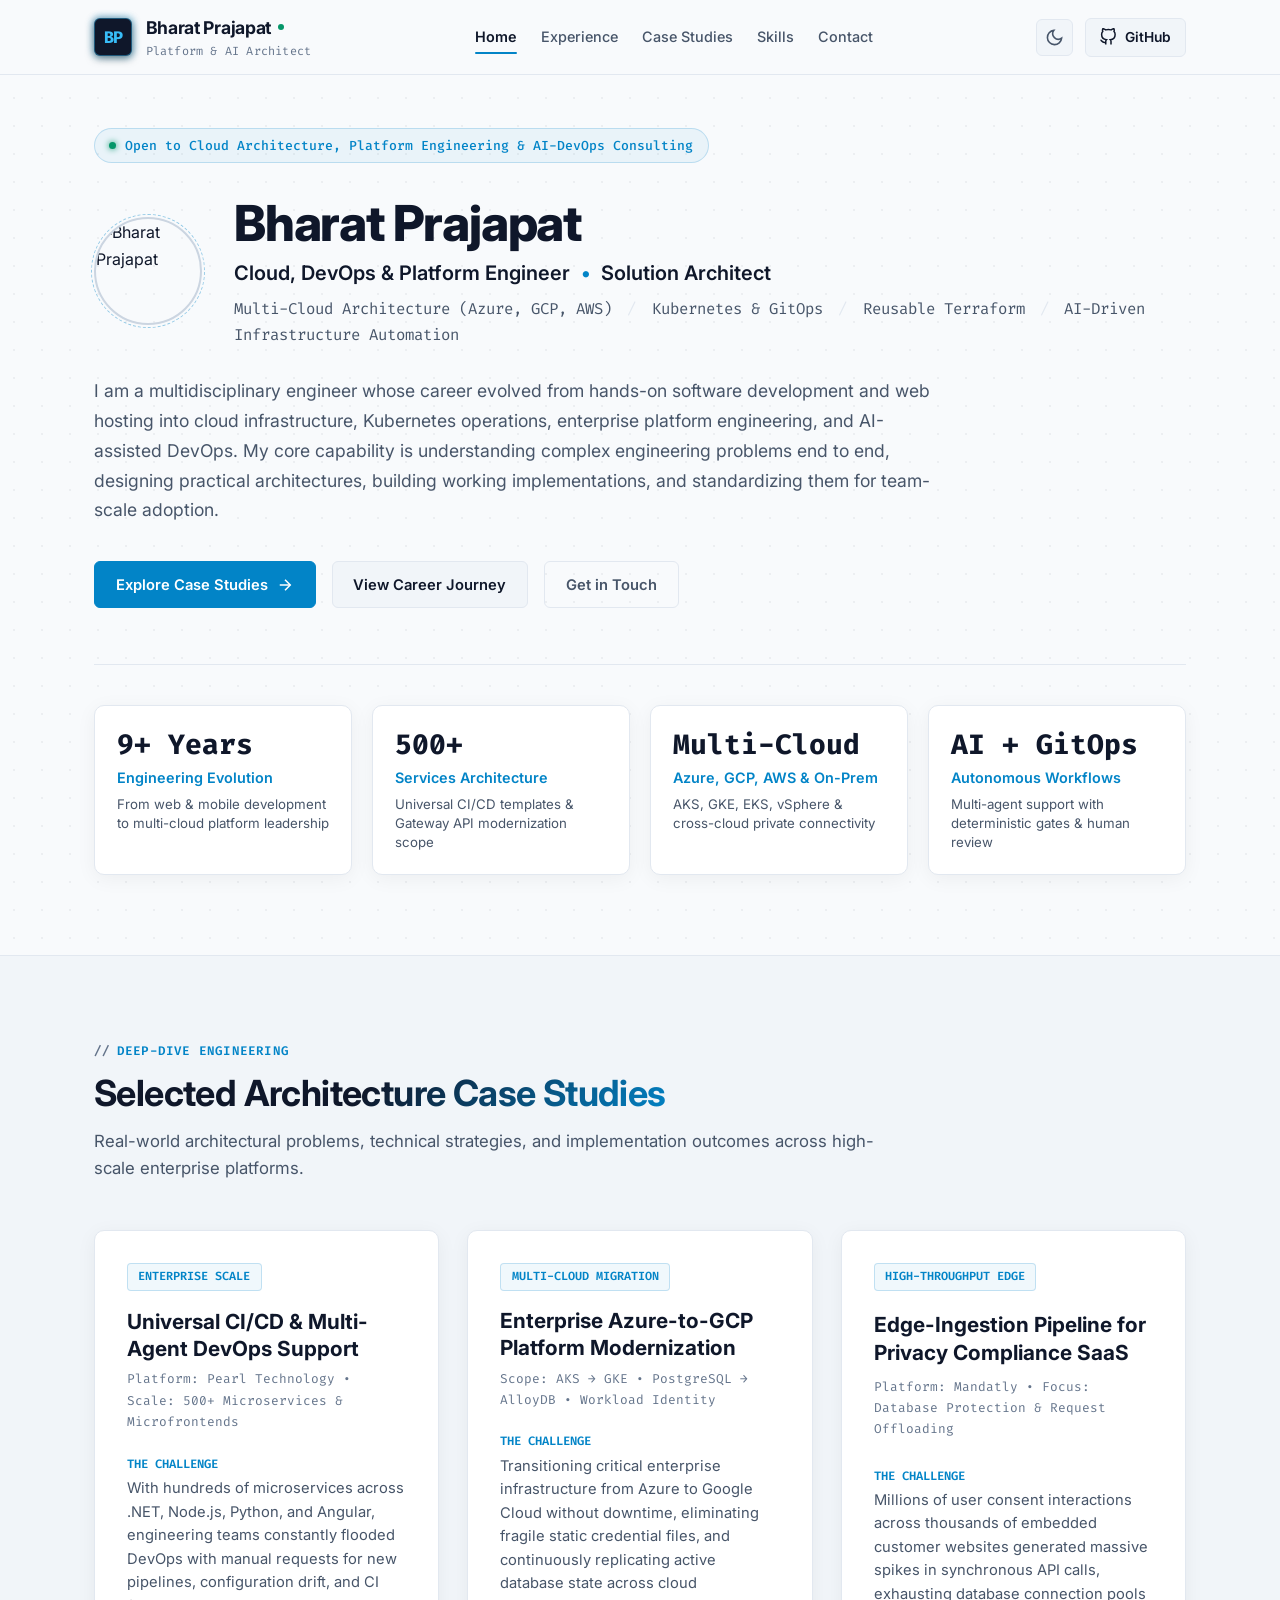
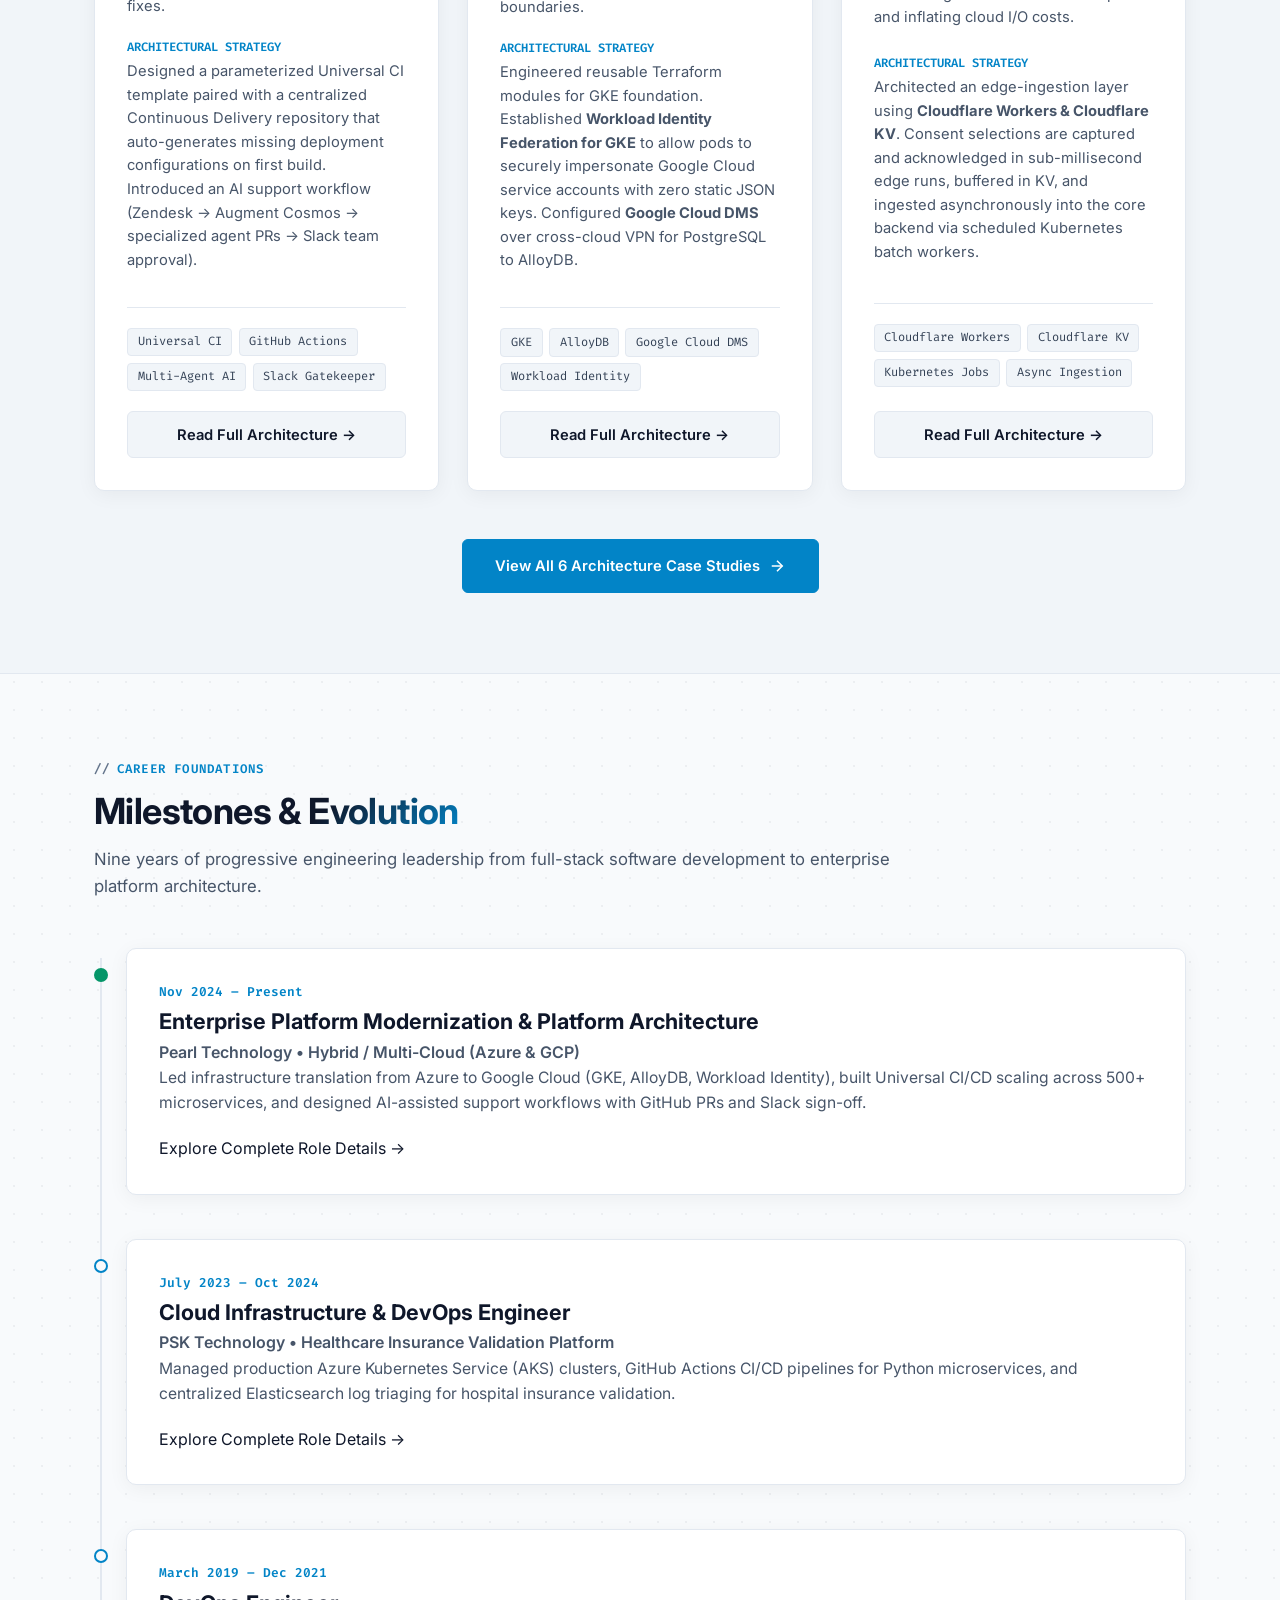
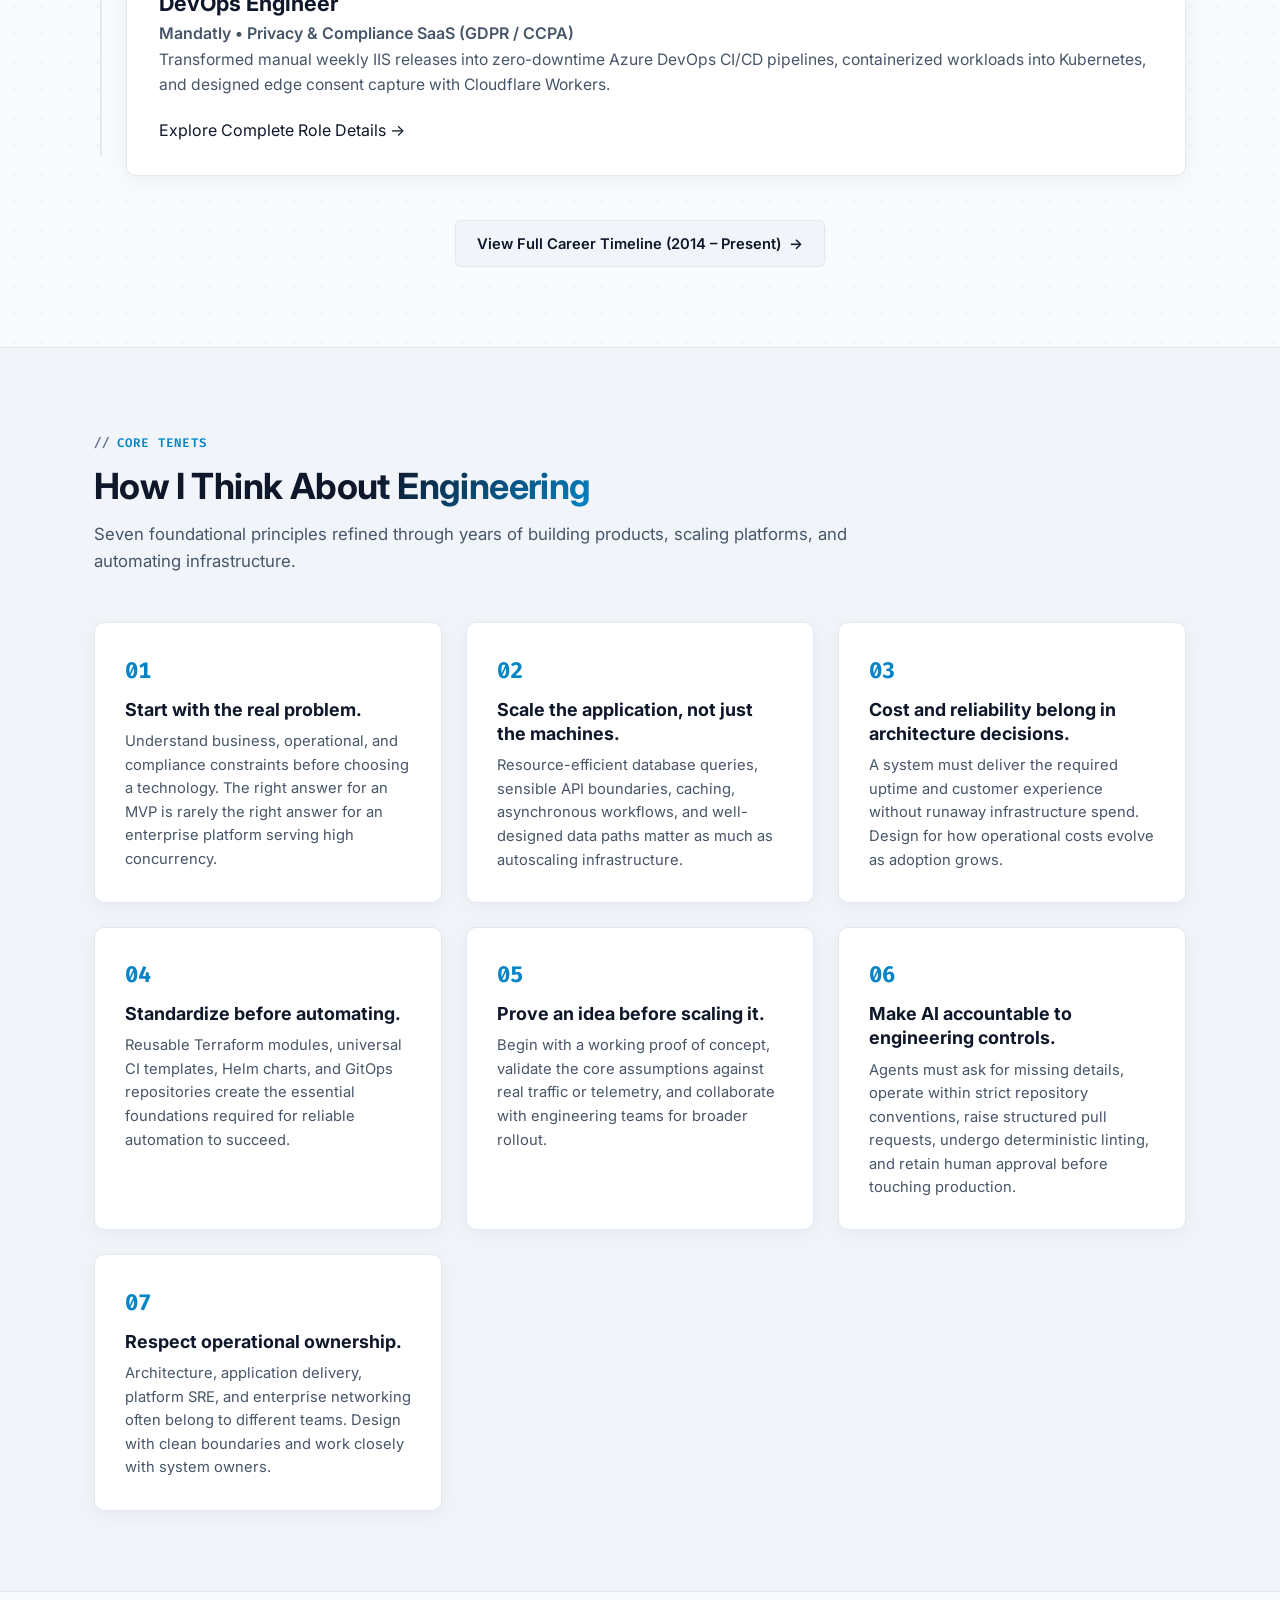
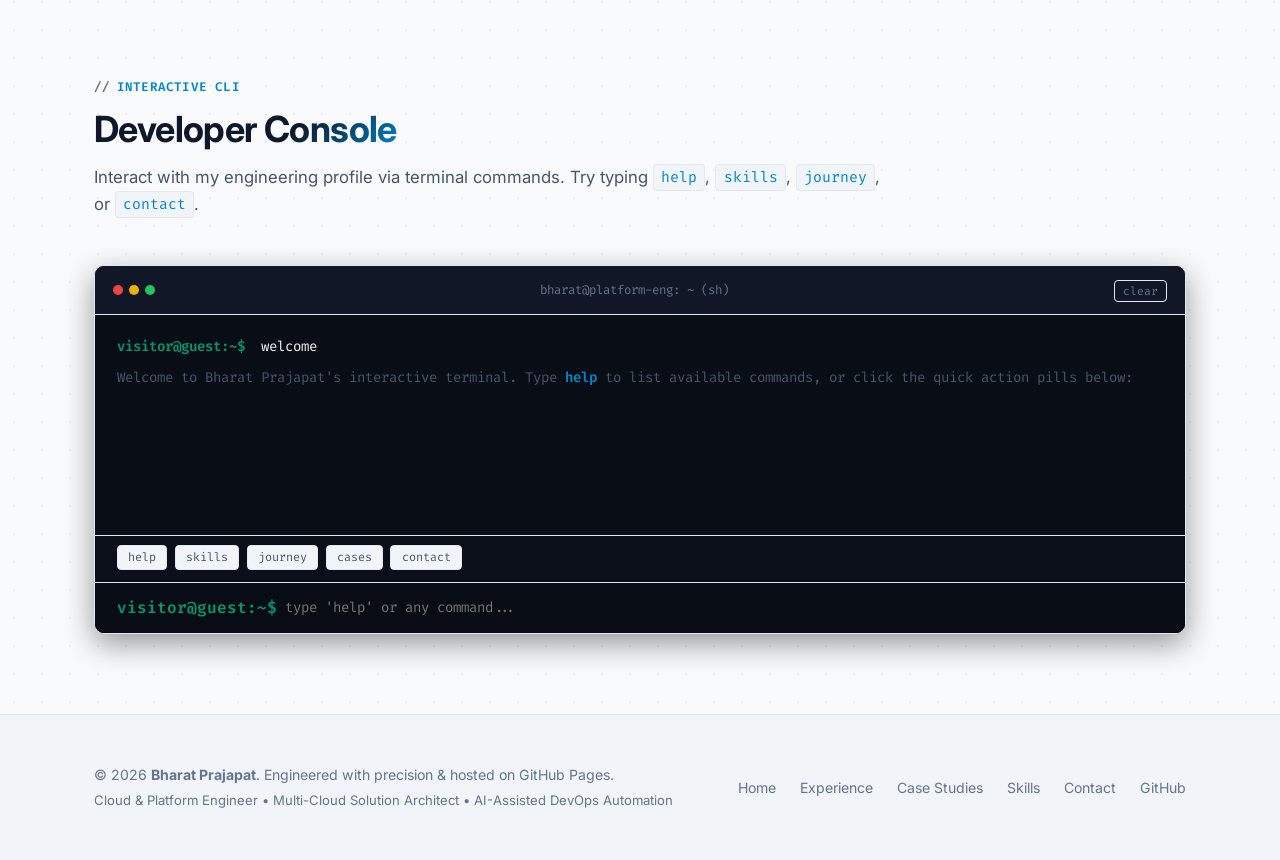
==== commit 23570352: "fix: update location to India across contact page and terminal" ====
--- a/index.html
+++ b/index.html
@@ -37,8 +37,6 @@
     "jobTitle": "Cloud, DevOps & Platform Engineer",
     "address": {
       "@type": "PostalAddress",
-      "addressLocality": "Surat",
-      "addressRegion": "Gujarat",
       "addressCountry": "India"
     },
     "sameAs": [
--- a/styles.css
+++ b/styles.css
@@ -1,83 +1,77 @@
 /* ==========================================================================
-   Design Tokens & CSS Variables
+   Design Tokens & Modern Engineering Palette
+   (Crafted for Senior Platform / Cloud Architecture - Clean & Sophisticated)
    ========================================================================== */
 :root {
   --font-sans: 'Inter', -apple-system, BlinkMacSystemFont, 'Segoe UI', Roboto, sans-serif;
-  --font-mono: 'Fira Code', ui-monospace, SFMono-Regular, Menlo, monospace;
-
-  /* Dark Theme (Default) */
-  --bg-primary: #070a12;
-  --bg-secondary: #0d121f;
-  --bg-surface: rgba(16, 22, 36, 0.75);
-  --bg-surface-hover: rgba(24, 33, 52, 0.9);
-  --bg-subtle: #0a0f1b;
+  --font-mono: 'Fira Code', 'SF Mono', Consolas, Monaco, monospace;
+
+  /* Dark Theme (Default: Obsidian & Precision Slate) */
+  --bg-primary: #0a0d14;
+  --bg-secondary: #101522;
+  --bg-surface: #131929;
+  --bg-surface-hover: #182033;
+  --bg-subtle: #0e1320;
   
-  --border-color: rgba(255, 255, 255, 0.08);
-  --border-hover: rgba(99, 102, 241, 0.5);
-  --border-strong: rgba(255, 255, 255, 0.16);
-
-  --text-primary: #f8fafc;
+  --border-color: #1e2638;
+  --border-hover: #38bdf8;
+  --border-strong: #2a354d;
+
+  --text-primary: #f1f5f9;
   --text-secondary: #94a3b8;
   --text-muted: #64748b;
 
-  --accent-primary: #6366f1;
-  --accent-primary-hover: #4f46e5;
-  --accent-cyan: #06b6d4;
-  --accent-violet: #8b5cf6;
-  --accent-pink: #ec4899;
+  /* Engineering Accents: Sky Blue & Mint (Terminal / DevOps Native) */
+  --accent-primary: #0284c7;
+  --accent-primary-hover: #0369a1;
+  --accent-cyan: #38bdf8;
   --accent-emerald: #10b981;
   --accent-amber: #f59e0b;
-
-  --accent-glow: rgba(99, 102, 241, 0.28);
-  --badge-bg: rgba(99, 102, 241, 0.12);
-  --badge-border: rgba(99, 102, 241, 0.35);
-
-  --card-shadow: 0 14px 40px -12px rgba(0, 0, 0, 0.65);
-  --nav-backdrop: rgba(7, 10, 18, 0.88);
-  --glow-radial: radial-gradient(circle at 50% -10%, rgba(99, 102, 241, 0.22), transparent 70%);
+  --accent-glow: rgba(56, 189, 248, 0.15);
+
+  --badge-bg: rgba(56, 189, 248, 0.08);
+  --badge-border: rgba(56, 189, 248, 0.25);
+  --card-shadow: 0 4px 20px rgba(0, 0, 0, 0.4);
+  --nav-backdrop: rgba(10, 13, 20, 0.92);
 
   --radius-xs: 4px;
-  --radius-sm: 8px;
-  --radius-md: 14px;
-  --radius-lg: 20px;
+  --radius-sm: 6px;
+  --radius-md: 10px;
+  --radius-lg: 16px;
   --radius-full: 9999px;
-  --transition: all 0.25s cubic-bezier(0.16, 1, 0.3, 1);
+  --transition: all 0.2s cubic-bezier(0.16, 1, 0.3, 1);
 }
 
 [data-theme="light"] {
   --bg-primary: #f8fafc;
   --bg-secondary: #f1f5f9;
-  --bg-surface: rgba(255, 255, 255, 0.92);
-  --bg-surface-hover: #ffffff;
-  --bg-subtle: #f8fafc;
-
-  --border-color: rgba(0, 0, 0, 0.08);
-  --border-hover: rgba(79, 70, 229, 0.45);
-  --border-strong: rgba(0, 0, 0, 0.16);
+  --bg-surface: #ffffff;
+  --bg-surface-hover: #f8fafc;
+  --bg-subtle: #f1f5f9;
+
+  --border-color: #e2e8f0;
+  --border-hover: #0284c7;
+  --border-strong: #cbd5e1;
 
   --text-primary: #0f172a;
   --text-secondary: #475569;
   --text-muted: #64748b;
 
-  --accent-primary: #4f46e5;
-  --accent-primary-hover: #4338ca;
+  --accent-primary: #0284c7;
+  --accent-primary-hover: #0369a1;
   --accent-cyan: #0284c7;
-  --accent-violet: #7c3aed;
-  --accent-pink: #db2777;
   --accent-emerald: #059669;
   --accent-amber: #d97706;
-
-  --accent-glow: rgba(79, 70, 229, 0.15);
-  --badge-bg: rgba(79, 70, 229, 0.08);
-  --badge-border: rgba(79, 70, 229, 0.25);
-
-  --card-shadow: 0 14px 40px -12px rgba(0, 0, 0, 0.08);
-  --nav-backdrop: rgba(248, 250, 252, 0.9);
-  --glow-radial: radial-gradient(circle at 50% -10%, rgba(99, 102, 241, 0.14), transparent 70%);
-}
-
-/* ==========================================================================
-   Reset & Global Base
+  --accent-glow: rgba(2, 132, 199, 0.12);
+
+  --badge-bg: rgba(2, 132, 199, 0.06);
+  --badge-border: rgba(2, 132, 199, 0.2);
+  --card-shadow: 0 4px 20px rgba(0, 0, 0, 0.05);
+  --nav-backdrop: rgba(248, 250, 252, 0.94);
+}
+
+/* ==========================================================================
+   Reset & Technical Background Grid
    ========================================================================== */
 *, *::before, *::after {
   box-sizing: border-box;
@@ -93,27 +87,18 @@
 body {
   font-family: var(--font-sans);
   background-color: var(--bg-primary);
+  /* Sophisticated, subtle engineering dot grid */
+  background-image: radial-gradient(rgba(255, 255, 255, 0.06) 1px, transparent 1px);
+  background-size: 28px 28px;
   color: var(--text-primary);
   line-height: 1.65;
   overflow-x: hidden;
-  transition: background-color 0.3s ease, color 0.3s ease;
+  transition: background-color 0.25s ease, color 0.25s ease;
   -webkit-font-smoothing: antialiased;
-  position: relative;
-}
-
-/* Mouse follow ambient spotlight */
-.ambient-glow-cursor {
-  position: fixed;
-  top: 0;
-  left: 0;
-  width: 600px;
-  height: 600px;
-  background: radial-gradient(circle, rgba(99, 102, 241, 0.07) 0%, rgba(6, 182, 212, 0.03) 40%, transparent 70%);
-  border-radius: 50%;
-  pointer-events: none;
-  transform: translate(-50%, -50%);
-  z-index: 0;
-  transition: opacity 0.5s ease;
+}
+
+[data-theme="light"] body {
+  background-image: radial-gradient(rgba(15, 23, 42, 0.05) 1px, transparent 1px);
 }
 
 a {
@@ -129,7 +114,7 @@
 
 code {
   font-family: var(--font-mono);
-  font-size: 0.9em;
+  font-size: 0.88em;
   background: var(--bg-secondary);
   padding: 0.15rem 0.45rem;
   border-radius: var(--radius-xs);
@@ -138,25 +123,30 @@
 }
 
 .container {
-  max-width: 1160px;
+  max-width: 1140px;
   margin: 0 auto;
   padding: 0 1.5rem;
 }
 
 /* ==========================================================================
-   Typography & Shared Utilities
+   Clean Technical Typography
    ========================================================================== */
 .gradient-text {
-  background: linear-gradient(135deg, #818cf8 0%, #c084fc 45%, #38bdf8 100%);
+  /* Crisp, subtle steel-to-sky gradient instead of purple/pink */
+  background: linear-gradient(135deg, #ffffff 30%, #38bdf8 100%);
   -webkit-background-clip: text;
   -webkit-text-fill-color: transparent;
   display: inline-block;
 }
 
+[data-theme="light"] .gradient-text {
+  background: linear-gradient(135deg, #0f172a 30%, #0284c7 100%);
+  -webkit-background-clip: text;
+  -webkit-text-fill-color: transparent;
+}
+
 .glass-panel {
   background: var(--bg-surface);
-  backdrop-filter: blur(18px);
-  -webkit-backdrop-filter: blur(18px);
   border: 1px solid var(--border-color);
   border-radius: var(--radius-md);
   box-shadow: var(--card-shadow);
@@ -164,61 +154,74 @@
 }
 
 .glass-panel:hover {
-  border-color: var(--border-hover);
+  border-color: var(--border-strong);
   background: var(--bg-surface-hover);
   transform: translateY(-2px);
 }
 
 .bg-subtle {
   background-color: var(--bg-subtle);
+  border-top: 1px solid var(--border-color);
+  border-bottom: 1px solid var(--border-color);
 }
 
 .section-tag {
-  display: inline-block;
-  font-family: var(--font-mono);
-  font-size: 0.8rem;
+  display: inline-flex;
+  align-items: center;
+  gap: 0.4rem;
+  font-family: var(--font-mono);
+  font-size: 0.78rem;
   font-weight: 600;
   color: var(--accent-cyan);
   text-transform: uppercase;
   letter-spacing: 1.2px;
-  margin-bottom: 0.5rem;
+  margin-bottom: 0.6rem;
+}
+
+.section-tag::before {
+  content: '//';
+  color: var(--text-muted);
 }
 
 .section-title {
-  font-size: 2.4rem;
-  font-weight: 800;
-  letter-spacing: -0.8px;
+  font-size: 2.25rem;
+  font-weight: 700;
+  letter-spacing: -0.6px;
   margin-bottom: 0.75rem;
-  line-height: 1.2;
+  line-height: 1.25;
+  color: var(--text-primary);
 }
 
 .section-subtitle {
-  font-size: 1.1rem;
-  color: var(--text-secondary);
-  line-height: 1.65;
+  font-size: 1.05rem;
+  color: var(--text-secondary);
+  line-height: 1.6;
 }
 
 .section-header {
-  margin-bottom: 3.5rem;
-  max-width: 820px;
+  margin-bottom: 3rem;
+  max-width: 800px;
 }
 
 .tag {
   font-family: var(--font-mono);
-  font-size: 0.76rem;
-  padding: 0.25rem 0.65rem;
+  font-size: 0.75rem;
+  padding: 0.2rem 0.6rem;
   background: var(--bg-secondary);
   border: 1px solid var(--border-color);
-  border-radius: var(--radius-sm);
-  color: var(--accent-cyan);
+  border-radius: var(--radius-xs);
+  color: #cbd5e1;
   transition: var(--transition);
   display: inline-block;
 }
 
+[data-theme="light"] .tag {
+  color: #334155;
+}
+
 .tag:hover {
-  border-color: var(--accent-primary);
-  color: var(--accent-primary);
-  transform: translateY(-1px);
+  border-color: var(--accent-cyan);
+  color: var(--accent-cyan);
 }
 
 /* ==========================================================================
@@ -229,8 +232,8 @@
   align-items: center;
   justify-content: center;
   gap: 0.5rem;
-  padding: 0.7rem 1.4rem;
-  font-size: 0.95rem;
+  padding: 0.65rem 1.3rem;
+  font-size: 0.92rem;
   font-weight: 600;
   border-radius: var(--radius-sm);
   cursor: pointer;
@@ -240,27 +243,27 @@
 }
 
 .btn-primary {
-  background: linear-gradient(135deg, var(--accent-primary) 0%, var(--accent-violet) 100%);
+  background: #0284c7;
   color: #ffffff;
-  box-shadow: 0 4px 18px var(--accent-glow);
+  border-color: #0284c7;
 }
 
 .btn-primary:hover {
-  transform: translateY(-2px);
-  box-shadow: 0 8px 28px var(--accent-glow);
-  opacity: 0.95;
+  background: #0369a1;
+  border-color: #0369a1;
+  transform: translateY(-1px);
 }
 
 .btn-secondary {
-  background: var(--bg-surface);
+  background: var(--bg-secondary);
   border: 1px solid var(--border-color);
   color: var(--text-primary);
 }
 
 .btn-secondary:hover {
   background: var(--bg-surface-hover);
-  border-color: var(--border-hover);
-  transform: translateY(-2px);
+  border-color: var(--border-strong);
+  transform: translateY(-1px);
 }
 
 .btn-outline {
@@ -272,7 +275,7 @@
 .btn-outline:hover {
   border-color: var(--text-primary);
   color: var(--text-primary);
-  transform: translateY(-2px);
+  transform: translateY(-1px);
 }
 
 .btn-block {
@@ -280,11 +283,11 @@
 }
 
 .icon-btn {
-  background: var(--bg-surface);
+  background: var(--bg-secondary);
   border: 1px solid var(--border-color);
   border-radius: var(--radius-sm);
   color: var(--text-secondary);
-  padding: 0.55rem;
+  padding: 0.5rem;
   display: inline-flex;
   align-items: center;
   justify-content: center;
@@ -294,7 +297,7 @@
 
 .icon-btn:hover {
   color: var(--text-primary);
-  border-color: var(--border-hover);
+  border-color: var(--border-strong);
 }
 
 /* Theme Toggle Icons */
@@ -304,7 +307,7 @@
 [data-theme="light"] .moon-icon { display: block; }
 
 /* ==========================================================================
-   NAVIGATION BAR & STANDOUT LOGO ANIMATION
+   NAVIGATION & STANDOUT ENGINEERING LOGO
    ========================================================================== */
 .navbar {
   position: fixed;
@@ -313,22 +316,22 @@
   width: 100%;
   z-index: 1000;
   background: var(--nav-backdrop);
-  backdrop-filter: blur(16px);
-  -webkit-backdrop-filter: blur(16px);
+  backdrop-filter: blur(12px);
+  -webkit-backdrop-filter: blur(12px);
   border-bottom: 1px solid var(--border-color);
   transition: var(--transition);
 }
 
 .nav-container {
-  max-width: 1160px;
+  max-width: 1140px;
   margin: 0 auto;
-  padding: 0.85rem 1.5rem;
+  padding: 0.8rem 1.5rem;
   display: flex;
   align-items: center;
   justify-content: space-between;
 }
 
-/* Standout Brand Logo Container */
+/* Brand Logo Container */
 .brand-logo {
   display: flex;
   align-items: center;
@@ -337,11 +340,11 @@
   cursor: pointer;
 }
 
-/* Animated Logo Badge */
+/* Tactile BP Engineering Badge */
 .logo-box {
   position: relative;
-  width: 42px;
-  height: 42px;
+  width: 38px;
+  height: 38px;
   display: flex;
   align-items: center;
   justify-content: center;
@@ -349,11 +352,10 @@
 
 .logo-glow-ring {
   position: absolute;
-  inset: -3px;
-  border-radius: 12px;
-  background: conic-gradient(from 0deg, #6366f1, #06b6d4, #a855f7, #ec4899, #6366f1);
-  animation: spinGlow 4s linear infinite;
-  opacity: 0.85;
+  inset: -2px;
+  border-radius: 8px;
+  background: linear-gradient(135deg, #0284c7, #38bdf8, #0ea5e9);
+  opacity: 0.4;
   filter: blur(3px);
   transition: var(--transition);
 }
@@ -362,48 +364,42 @@
   position: relative;
   width: 100%;
   height: 100%;
-  border-radius: 10px;
-  background: #090d18;
+  border-radius: 6px;
+  background: #0f172a;
   display: flex;
   align-items: center;
   justify-content: center;
-  border: 1px solid rgba(255, 255, 255, 0.15);
-  box-shadow: inset 0 1px 1px rgba(255, 255, 255, 0.2);
+  border: 1px solid rgba(56, 189, 248, 0.4);
+  box-shadow: 0 2px 8px rgba(0, 0, 0, 0.5);
   z-index: 2;
   transition: var(--transition);
 }
 
-[data-theme="light"] .logo-badge {
-  background: #0f172a;
-}
-
 .logo-text {
   font-family: var(--font-mono);
-  font-weight: 800;
-  font-size: 1.15rem;
-  background: linear-gradient(135deg, #ffffff 0%, #a5b4fc 100%);
-  -webkit-background-clip: text;
-  -webkit-text-fill-color: transparent;
+  font-weight: 700;
+  font-size: 1.05rem;
+  color: #38bdf8;
   letter-spacing: -0.5px;
   display: block;
   line-height: 1;
 }
 
-/* Hover effect on logo badge */
+/* Dynamic pulse on hover */
 .brand-logo:hover .logo-glow-ring {
-  inset: -5px;
-  filter: blur(6px);
-  opacity: 1;
-  animation-duration: 2s;
+  inset: -3px;
+  opacity: 0.85;
+  filter: blur(5px);
 }
 
 .brand-logo:hover .logo-badge {
-  transform: scale(1.05) rotate(2deg);
-}
-
-@keyframes spinGlow {
-  0% { transform: rotate(0deg); }
-  100% { transform: rotate(360deg); }
+  transform: translateY(-1px);
+  border-color: #38bdf8;
+  background: #1e293b;
+}
+
+.brand-logo:hover .logo-text {
+  color: #ffffff;
 }
 
 /* Beside Logo: Bharat Prajapat */
@@ -413,50 +409,45 @@
 }
 
 .brand-name {
-  font-size: 1.15rem;
-  font-weight: 800;
-  letter-spacing: -0.4px;
-  color: var(--text-primary);
-  position: relative;
+  font-size: 1.1rem;
+  font-weight: 700;
+  letter-spacing: -0.3px;
+  color: var(--text-primary);
+  display: inline-flex;
+  align-items: center;
+  gap: 0.45rem;
+  transition: var(--transition);
+}
+
+.brand-name::after {
+  content: '';
+  width: 6px;
+  height: 6px;
+  background: var(--accent-emerald);
+  border-radius: 50%;
   display: inline-block;
-  background: linear-gradient(90deg, var(--text-primary) 0%, #cbd5e1 50%, var(--text-primary) 100%);
-  background-size: 200% auto;
-  -webkit-background-clip: text;
-  -webkit-text-fill-color: transparent;
-  transition: var(--transition);
 }
 
 .brand-logo:hover .brand-name {
-  animation: textShimmer 2s linear infinite;
-  background: linear-gradient(90deg, #818cf8 0%, #38bdf8 50%, #c084fc 100%);
-  background-size: 200% auto;
-  -webkit-background-clip: text;
-  -webkit-text-fill-color: transparent;
-}
-
-@keyframes textShimmer {
-  to {
-    background-position: 200% center;
-  }
+  color: var(--accent-cyan);
 }
 
 .brand-title {
-  font-size: 0.76rem;
-  font-family: var(--font-mono);
-  color: var(--accent-cyan);
+  font-size: 0.74rem;
+  font-family: var(--font-mono);
+  color: var(--text-muted);
   letter-spacing: 0.2px;
-  font-weight: 500;
 }
 
 /* Nav Links */
 .nav-links {
   display: flex;
   align-items: center;
-  gap: 1.6rem;
+  gap: 1.5rem;
 }
 
 .nav-link {
-  font-size: 0.92rem;
+  font-size: 0.9rem;
   font-weight: 500;
   color: var(--text-secondary);
   transition: var(--transition);
@@ -480,8 +471,8 @@
   left: 0;
   width: 100%;
   height: 2px;
-  background: linear-gradient(90deg, var(--accent-primary), var(--accent-cyan));
-  border-radius: 2px;
+  background: var(--accent-cyan);
+  border-radius: 1px;
 }
 
 .nav-actions {
@@ -492,7 +483,7 @@
 
 .nav-github {
   padding: 0.45rem 0.85rem;
-  font-size: 0.88rem;
+  font-size: 0.86rem;
 }
 
 .mobile-menu-toggle {
@@ -506,10 +497,10 @@
 }
 
 .mobile-menu-toggle span {
-  width: 22px;
+  width: 20px;
   height: 2px;
   background: var(--text-primary);
-  border-radius: 2px;
+  border-radius: 1px;
   transition: var(--transition);
 }
 
@@ -518,20 +509,12 @@
    ========================================================================== */
 .hero-section {
   position: relative;
-  padding-top: 8.5rem;
-  padding-bottom: 5.5rem;
-  overflow: hidden;
+  padding-top: 8rem;
+  padding-bottom: 5rem;
 }
 
 .hero-glow {
-  position: absolute;
-  top: 0;
-  left: 0;
-  right: 0;
-  height: 700px;
-  background: var(--glow-radial);
-  pointer-events: none;
-  z-index: 0;
+  display: none; /* removed AI blurry blob */
 }
 
 .hero-content {
@@ -542,32 +525,24 @@
 .hero-badge {
   display: inline-flex;
   align-items: center;
-  gap: 0.6rem;
-  padding: 0.4rem 1rem;
+  gap: 0.55rem;
+  padding: 0.35rem 0.9rem;
   background: var(--badge-bg);
   border: 1px solid var(--badge-border);
   border-radius: var(--radius-full);
-  font-size: 0.84rem;
-  font-weight: 600;
-  color: var(--accent-primary);
+  font-size: 0.82rem;
+  font-weight: 500;
+  color: var(--accent-cyan);
   margin-bottom: 2rem;
-  letter-spacing: 0.3px;
-  box-shadow: 0 4px 15px rgba(99, 102, 241, 0.15);
+  font-family: var(--font-mono);
 }
 
 .badge-dot {
-  width: 8px;
-  height: 8px;
+  width: 7px;
+  height: 7px;
   background-color: var(--accent-emerald);
   border-radius: 50%;
-  box-shadow: 0 0 10px var(--accent-emerald);
-  animation: pulse 2s infinite;
-}
-
-@keyframes pulse {
-  0% { transform: scale(0.95); opacity: 0.8; }
-  50% { transform: scale(1.2); opacity: 1; }
-  100% { transform: scale(0.95); opacity: 0.8; }
+  box-shadow: 0 0 6px var(--accent-emerald);
 }
 
 .hero-profile-row {
@@ -579,8 +554,8 @@
 
 .hero-avatar-wrapper {
   position: relative;
-  width: 116px;
-  height: 116px;
+  width: 108px;
+  height: 108px;
   flex-shrink: 0;
 }
 
@@ -589,51 +564,54 @@
   height: 100%;
   border-radius: 50%;
   object-fit: cover;
-  border: 3px solid var(--border-color);
+  border: 2px solid var(--border-strong);
   position: relative;
   z-index: 2;
 }
 
 .avatar-ring {
   position: absolute;
-  inset: -6px;
+  inset: -3px;
   border-radius: 50%;
-  background: conic-gradient(from 180deg, var(--accent-primary), var(--accent-cyan), var(--accent-violet), var(--accent-primary));
-  z-index: 1;
-  opacity: 0.6;
-  filter: blur(8px);
-  animation: spinGlow 6s linear infinite;
+  border: 1px dashed var(--accent-cyan);
+  opacity: 0.4;
+  animation: spinSlow 20s linear infinite;
+}
+
+@keyframes spinSlow {
+  to { transform: rotate(360deg); }
 }
 
 .hero-name {
-  font-size: 3.4rem;
+  font-size: 3.1rem;
   font-weight: 800;
-  line-height: 1.1;
-  letter-spacing: -1.4px;
-  margin-bottom: 0.4rem;
+  line-height: 1.15;
+  letter-spacing: -1.2px;
+  margin-bottom: 0.35rem;
+  color: var(--text-primary);
 }
 
 .hero-role-title {
-  font-size: 1.3rem;
+  font-size: 1.25rem;
   font-weight: 600;
   color: var(--text-primary);
-  margin-bottom: 0.4rem;
+  margin-bottom: 0.35rem;
 }
 
 .hero-headline {
-  font-size: 1.05rem;
+  font-size: 0.98rem;
   color: var(--text-secondary);
   font-family: var(--font-mono);
   font-weight: 400;
 }
 
-.divider-dot { color: var(--accent-primary); margin: 0 0.4rem; }
-.divider-slash { color: var(--border-strong); margin: 0 0.45rem; }
+.divider-dot { color: var(--accent-cyan); margin: 0 0.35rem; }
+.divider-slash { color: var(--border-color); margin: 0 0.4rem; }
 
 .hero-bio {
-  font-size: 1.15rem;
-  color: var(--text-secondary);
-  max-width: 860px;
+  font-size: 1.1rem;
+  color: var(--text-secondary);
+  max-width: 840px;
   line-height: 1.7;
   margin-bottom: 2.25rem;
 }
@@ -647,60 +625,58 @@
 
 .hero-metrics {
   display: grid;
-  grid-template-columns: repeat(auto-fit, minmax(240px, 1fr));
+  grid-template-columns: repeat(auto-fit, minmax(230px, 1fr));
   gap: 1.25rem;
   border-top: 1px solid var(--border-color);
   padding-top: 2.5rem;
 }
 
 .metric-card {
-  padding: 1.5rem;
+  padding: 1.35rem;
+  background: var(--bg-surface);
+  border: 1px solid var(--border-color);
   border-radius: var(--radius-md);
+  transition: var(--transition);
+}
+
+.metric-card:hover {
+  border-color: var(--border-strong);
+  transform: translateY(-2px);
 }
 
 .metric-number {
   font-family: var(--font-mono);
-  font-size: 1.85rem;
-  font-weight: 800;
+  font-size: 1.75rem;
+  font-weight: 700;
   color: var(--text-primary);
   line-height: 1.2;
   margin-bottom: 0.25rem;
 }
 
 .metric-label {
-  font-size: 0.94rem;
-  font-weight: 700;
+  font-size: 0.9rem;
+  font-weight: 600;
   color: var(--accent-cyan);
   margin-bottom: 0.35rem;
 }
 
 .metric-detail {
-  font-size: 0.85rem;
+  font-size: 0.83rem;
   color: var(--text-secondary);
   line-height: 1.45;
 }
 
 /* ==========================================================================
-   Page Headers (for sub-pages: Experience, Case Studies, Skills, Contact)
+   Page Headers (Sub-pages)
    ========================================================================== */
 .page-hero {
-  padding-top: 8rem;
-  padding-bottom: 3.5rem;
-  position: relative;
-  overflow: hidden;
+  padding-top: 7.5rem;
+  padding-bottom: 3rem;
   border-bottom: 1px solid var(--border-color);
-}
-
-.page-hero-glow {
-  position: absolute;
-  top: 0;
-  left: 0;
-  right: 0;
-  height: 450px;
-  background: var(--glow-radial);
-  pointer-events: none;
-  z-index: 0;
-}
+  background: var(--bg-secondary);
+}
+
+.page-hero-glow { display: none; }
 
 .page-hero-content {
   position: relative;
@@ -712,30 +688,26 @@
   align-items: center;
   gap: 0.5rem;
   font-family: var(--font-mono);
-  font-size: 0.84rem;
+  font-size: 0.82rem;
   color: var(--text-muted);
-  margin-bottom: 1.5rem;
+  margin-bottom: 1.25rem;
 }
 
 .breadcrumb-nav a {
   color: var(--accent-cyan);
-  transition: var(--transition);
-}
-
-.breadcrumb-nav a:hover {
-  color: var(--text-primary);
 }
 
 .page-title {
-  font-size: 3rem;
+  font-size: 2.75rem;
   font-weight: 800;
-  letter-spacing: -1px;
-  margin-bottom: 0.8rem;
-  line-height: 1.15;
+  letter-spacing: -0.8px;
+  margin-bottom: 0.75rem;
+  line-height: 1.2;
+  color: var(--text-primary);
 }
 
 .page-description {
-  font-size: 1.2rem;
+  font-size: 1.12rem;
   color: var(--text-secondary);
   max-width: 820px;
   line-height: 1.65;
@@ -745,7 +717,7 @@
    General Section Layout
    ========================================================================== */
 .section {
-  padding: 5.5rem 0;
+  padding: 5rem 0;
 }
 
 /* ==========================================================================
@@ -753,7 +725,7 @@
    ========================================================================== */
 .timeline {
   position: relative;
-  padding-left: 2.25rem;
+  padding-left: 2rem;
 }
 
 .timeline::before {
@@ -761,36 +733,43 @@
   position: absolute;
   top: 10px;
   bottom: 20px;
-  left: 7px;
+  left: 6px;
   width: 2px;
-  background: linear-gradient(to bottom, var(--accent-primary), var(--accent-cyan) 50%, var(--border-color) 90%);
+  background: var(--border-color);
 }
 
 .timeline-item {
   position: relative;
-  margin-bottom: 3rem;
+  margin-bottom: 2.75rem;
 }
 
 .timeline-marker {
   position: absolute;
-  left: -2.25rem;
+  left: -2rem;
   top: 1.25rem;
-  width: 16px;
-  height: 16px;
+  width: 14px;
+  height: 14px;
   border-radius: 50%;
   background: var(--bg-primary);
-  border: 3px solid var(--accent-primary);
-  box-shadow: 0 0 10px var(--accent-glow);
+  border: 2px solid var(--accent-cyan);
   z-index: 2;
 }
 
 .timeline-marker.current {
   border-color: var(--accent-emerald);
-  box-shadow: 0 0 14px var(--accent-emerald);
+  background: var(--accent-emerald);
 }
 
 .timeline-content {
-  padding: 2.25rem;
+  padding: 2rem;
+  background: var(--bg-surface);
+  border: 1px solid var(--border-color);
+  border-radius: var(--radius-md);
+  transition: var(--transition);
+}
+
+.timeline-content:hover {
+  border-color: var(--border-strong);
 }
 
 .timeline-header {
@@ -799,22 +778,21 @@
 
 .timeline-period-badge {
   font-family: var(--font-mono);
-  font-size: 0.82rem;
+  font-size: 0.8rem;
   font-weight: 600;
   color: var(--accent-cyan);
   margin-bottom: 0.35rem;
-  letter-spacing: 0.5px;
 }
 
 .role-title {
-  font-size: 1.4rem;
+  font-size: 1.35rem;
   font-weight: 700;
   color: var(--text-primary);
   line-height: 1.3;
 }
 
 .company-name {
-  font-size: 1.05rem;
+  font-size: 1rem;
   font-weight: 600;
   color: var(--text-secondary);
   margin-top: 0.2rem;
@@ -826,10 +804,10 @@
 }
 
 .role-summary {
-  font-size: 1rem;
-  color: var(--text-secondary);
-  margin-bottom: 1.35rem;
-  line-height: 1.65;
+  font-size: 0.98rem;
+  color: var(--text-secondary);
+  margin-bottom: 1.25rem;
+  line-height: 1.6;
 }
 
 .role-bullets {
@@ -838,24 +816,23 @@
   margin-bottom: 1.5rem;
   display: flex;
   flex-direction: column;
-  gap: 0.85rem;
+  gap: 0.75rem;
 }
 
 .role-bullets li {
   position: relative;
-  padding-left: 1.5rem;
-  font-size: 0.95rem;
+  padding-left: 1.4rem;
+  font-size: 0.93rem;
   color: var(--text-secondary);
   line-height: 1.6;
 }
 
 .role-bullets li::before {
-  content: '▹';
+  content: '→';
   position: absolute;
   left: 0;
   top: 0;
   color: var(--accent-cyan);
-  font-weight: 700;
 }
 
 .role-bullets li strong {
@@ -873,63 +850,71 @@
    ========================================================================== */
 .case-studies-grid {
   display: grid;
-  grid-template-columns: repeat(auto-fit, minmax(340px, 1fr));
-  gap: 2rem;
+  grid-template-columns: repeat(auto-fit, minmax(330px, 1fr));
+  gap: 1.75rem;
 }
 
 .case-card {
-  padding: 2.25rem;
+  padding: 2rem;
+  background: var(--bg-surface);
+  border: 1px solid var(--border-color);
+  border-radius: var(--radius-md);
   display: flex;
   flex-direction: column;
   justify-content: space-between;
+  transition: var(--transition);
+}
+
+.case-card:hover {
+  border-color: var(--border-strong);
+  transform: translateY(-2px);
 }
 
 .case-badge {
   display: inline-block;
   font-family: var(--font-mono);
-  font-size: 0.75rem;
+  font-size: 0.74rem;
   font-weight: 600;
   text-transform: uppercase;
-  letter-spacing: 0.6px;
-  color: var(--accent-primary);
+  color: var(--accent-cyan);
   background: var(--badge-bg);
   border: 1px solid var(--badge-border);
-  padding: 0.25rem 0.75rem;
-  border-radius: var(--radius-full);
+  padding: 0.2rem 0.65rem;
+  border-radius: var(--radius-xs);
   margin-bottom: 1rem;
   align-self: flex-start;
 }
 
 .case-title {
-  font-size: 1.35rem;
+  font-size: 1.3rem;
   font-weight: 700;
   margin-bottom: 0.4rem;
   line-height: 1.3;
+  color: var(--text-primary);
 }
 
 .case-meta {
   font-family: var(--font-mono);
-  font-size: 0.82rem;
+  font-size: 0.8rem;
   color: var(--text-muted);
-  margin-bottom: 1.5rem;
+  margin-bottom: 1.35rem;
 }
 
 .case-block {
-  margin-bottom: 1.25rem;
+  margin-bottom: 1.15rem;
 }
 
 .case-label {
-  font-size: 0.78rem;
+  font-size: 0.76rem;
   font-family: var(--font-mono);
   text-transform: uppercase;
   color: var(--accent-cyan);
   font-weight: 600;
-  letter-spacing: 0.5px;
-  margin-bottom: 0.25rem;
+  margin-bottom: 0.2rem;
 }
 
 .case-block p {
-  font-size: 0.94rem;
+  font-size: 0.92rem;
   color: var(--text-secondary);
   line-height: 1.6;
 }
@@ -937,7 +922,7 @@
 .case-block p em {
   color: var(--text-primary);
   font-style: normal;
-  border-left: 2px solid var(--accent-primary);
+  border-left: 2px solid var(--accent-cyan);
   padding-left: 0.6rem;
   display: block;
 }
@@ -957,33 +942,43 @@
 .arsenal-grid {
   display: grid;
   grid-template-columns: repeat(auto-fit, minmax(260px, 1fr));
-  gap: 1.75rem;
+  gap: 1.5rem;
 }
 
 .arsenal-card {
-  padding: 2rem;
+  padding: 1.85rem;
+  background: var(--bg-surface);
+  border: 1px solid var(--border-color);
+  border-radius: var(--radius-md);
+  transition: var(--transition);
+}
+
+.arsenal-card:hover {
+  border-color: var(--border-strong);
+  transform: translateY(-2px);
 }
 
 .arsenal-header {
   display: flex;
   align-items: center;
   gap: 0.75rem;
-  margin-bottom: 1.25rem;
+  margin-bottom: 1rem;
 }
 
 .arsenal-icon {
-  font-size: 1.5rem;
+  font-size: 1.35rem;
 }
 
 .arsenal-header h3 {
-  font-size: 1.2rem;
+  font-size: 1.15rem;
   font-weight: 700;
+  color: var(--text-primary);
 }
 
 .arsenal-tags {
   display: flex;
   flex-wrap: wrap;
-  gap: 0.45rem;
+  gap: 0.4rem;
 }
 
 /* ==========================================================================
@@ -991,53 +986,63 @@
    ========================================================================== */
 .philosophy-grid {
   display: grid;
-  grid-template-columns: repeat(auto-fit, minmax(280px, 1fr));
-  gap: 1.75rem;
+  grid-template-columns: repeat(auto-fit, minmax(270px, 1fr));
+  gap: 1.5rem;
 }
 
 .philosophy-card {
-  padding: 2rem;
+  padding: 1.85rem;
+  background: var(--bg-surface);
+  border: 1px solid var(--border-color);
+  border-radius: var(--radius-md);
   display: flex;
   flex-direction: column;
+  transition: var(--transition);
+}
+
+.philosophy-card:hover {
+  border-color: var(--border-strong);
+  transform: translateY(-2px);
 }
 
 .phil-num {
   font-family: var(--font-mono);
-  font-size: 1.6rem;
-  font-weight: 800;
-  color: var(--accent-primary);
-  margin-bottom: 0.75rem;
+  font-size: 1.4rem;
+  font-weight: 700;
+  color: var(--accent-cyan);
+  margin-bottom: 0.5rem;
 }
 
 .philosophy-card h4 {
-  font-size: 1.15rem;
+  font-size: 1.12rem;
   font-weight: 700;
-  margin-bottom: 0.6rem;
+  margin-bottom: 0.5rem;
   line-height: 1.35;
+  color: var(--text-primary);
 }
 
 .philosophy-card p {
-  font-size: 0.94rem;
+  font-size: 0.92rem;
   color: var(--text-secondary);
   line-height: 1.6;
 }
 
 /* ==========================================================================
-   Interactive Terminal Simulator
+   Terminal Simulator (Authentic CLI)
    ========================================================================== */
 .terminal-window {
-  background: #080b14;
+  background: #090d16;
   border: 1px solid var(--border-color);
   border-radius: var(--radius-md);
-  box-shadow: 0 20px 50px rgba(0, 0, 0, 0.7);
+  box-shadow: 0 10px 30px rgba(0, 0, 0, 0.4);
   overflow: hidden;
   font-family: var(--font-mono);
 }
 
 .terminal-bar {
-  background: #0e1422;
+  background: #111726;
   border-bottom: 1px solid var(--border-color);
-  padding: 0.75rem 1.25rem;
+  padding: 0.65rem 1.15rem;
   display: flex;
   align-items: center;
   justify-content: space-between;
@@ -1049,17 +1054,17 @@
 }
 
 .dot {
-  width: 11px;
-  height: 11px;
+  width: 10px;
+  height: 10px;
   border-radius: 50%;
 }
 
-.dot.red { background-color: #ff5f56; }
-.dot.yellow { background-color: #ffbd2e; }
-.dot.green { background-color: #27c93f; }
+.dot.red { background-color: #ef4444; }
+.dot.yellow { background-color: #eab308; }
+.dot.green { background-color: #22c55e; }
 
 .terminal-title {
-  font-size: 0.8rem;
+  font-size: 0.78rem;
   color: var(--text-muted);
 }
 
@@ -1068,8 +1073,8 @@
   border: 1px solid var(--border-color);
   color: var(--text-muted);
   font-family: var(--font-mono);
-  font-size: 0.75rem;
-  padding: 0.15rem 0.55rem;
+  font-size: 0.72rem;
+  padding: 0.15rem 0.5rem;
   border-radius: var(--radius-xs);
   cursor: pointer;
   transition: var(--transition);
@@ -1077,11 +1082,11 @@
 
 .term-btn:hover {
   color: var(--text-primary);
-  border-color: var(--border-hover);
+  border-color: var(--border-strong);
 }
 
 .terminal-body {
-  padding: 1.5rem;
+  padding: 1.35rem;
   min-height: 220px;
   max-height: 380px;
   overflow-y: auto;
@@ -1117,9 +1122,10 @@
 .terminal-quick-actions {
   display: flex;
   flex-wrap: wrap;
-  gap: 0.5rem;
-  padding: 0.6rem 1.5rem 0.8rem;
-  border-top: 1px solid rgba(255, 255, 255, 0.05);
+  gap: 0.45rem;
+  padding: 0.6rem 1.35rem 0.75rem;
+  border-top: 1px solid var(--border-color);
+  background: #0b0f19;
 }
 
 .pill-btn {
@@ -1127,24 +1133,23 @@
   border: 1px solid var(--border-color);
   color: var(--text-secondary);
   font-family: var(--font-mono);
-  font-size: 0.76rem;
-  padding: 0.25rem 0.75rem;
-  border-radius: var(--radius-full);
+  font-size: 0.74rem;
+  padding: 0.2rem 0.65rem;
+  border-radius: var(--radius-xs);
   cursor: pointer;
   transition: var(--transition);
 }
 
 .pill-btn:hover {
-  color: var(--text-primary);
-  border-color: var(--accent-primary);
-  background: var(--bg-surface-hover);
+  color: var(--accent-cyan);
+  border-color: var(--accent-cyan);
 }
 
 .terminal-input-row {
   display: flex;
   align-items: center;
-  padding: 0.85rem 1.5rem;
-  background: #090e1a;
+  padding: 0.75rem 1.35rem;
+  background: #080c14;
   border-top: 1px solid var(--border-color);
 }
 
@@ -1154,30 +1159,34 @@
   border: none;
   outline: none;
   font-family: var(--font-mono);
-  font-size: 0.9rem;
+  font-size: 0.88rem;
   color: #f8fafc;
 }
 
 /* ==========================================================================
-   Contact Section & Forms
+   Contact Section
    ========================================================================== */
 .contact-card {
-  padding: 3.5rem;
+  padding: 3rem;
+  background: var(--bg-surface);
+  border: 1px solid var(--border-color);
+  border-radius: var(--radius-md);
   display: grid;
   grid-template-columns: 3fr 2fr;
-  gap: 3.5rem;
+  gap: 3rem;
   align-items: center;
 }
 
 .contact-left h3 {
-  font-size: 1.85rem;
-  font-weight: 800;
+  font-size: 1.75rem;
+  font-weight: 700;
   line-height: 1.3;
   margin-bottom: 0.75rem;
+  color: var(--text-primary);
 }
 
 .contact-left p {
-  font-size: 1.05rem;
+  font-size: 1rem;
   color: var(--text-secondary);
   margin-bottom: 2rem;
   line-height: 1.65;
@@ -1186,7 +1195,7 @@
 .contact-info-list {
   display: flex;
   flex-direction: column;
-  gap: 1.35rem;
+  gap: 1.25rem;
 }
 
 .contact-info-item {
@@ -1196,47 +1205,50 @@
 }
 
 .c-icon {
-  font-size: 1.5rem;
+  font-size: 1.35rem;
 }
 
 .c-label {
-  font-size: 0.76rem;
+  font-size: 0.75rem;
   font-family: var(--font-mono);
   text-transform: uppercase;
   color: var(--text-muted);
-  letter-spacing: 0.5px;
 }
 
 .c-val {
-  font-size: 1rem;
+  font-size: 0.98rem;
   font-weight: 600;
   color: var(--text-primary);
   transition: var(--transition);
 }
 
 .c-val:hover {
-  color: var(--accent-primary);
+  color: var(--accent-cyan);
 }
 
 .contact-box {
-  padding: 2.5rem;
+  padding: 2.25rem;
+  background: var(--bg-secondary);
+  border: 1px solid var(--border-color);
+  border-radius: var(--radius-md);
   text-align: center;
 }
 
 .contact-box h4 {
-  font-size: 1.35rem;
+  font-size: 1.25rem;
   font-weight: 700;
   margin-bottom: 0.5rem;
+  color: var(--text-primary);
 }
 
 .contact-box p {
-  font-size: 0.94rem;
-  color: var(--text-secondary);
-  margin-bottom: 1.75rem;
+  font-size: 0.92rem;
+  color: var(--text-secondary);
+  margin-bottom: 1.5rem;
 }
 
 .contact-note {
-  font-size: 0.82rem;
+  font-size: 0.8rem;
   font-family: var(--font-mono);
   color: var(--text-muted);
   margin-top: 1.25rem;
@@ -1247,26 +1259,26 @@
    ========================================================================== */
 .footer {
   border-top: 1px solid var(--border-color);
-  padding: 3.5rem 0;
-  background: var(--bg-primary);
+  padding: 3rem 0;
+  background: var(--bg-secondary);
 }
 
 .footer-content {
   display: flex;
   justify-content: space-between;
   align-items: center;
-  font-size: 0.92rem;
+  font-size: 0.88rem;
   color: var(--text-muted);
 }
 
 .footer-subtext {
-  font-size: 0.84rem;
-  margin-top: 0.35rem;
+  font-size: 0.82rem;
+  margin-top: 0.25rem;
 }
 
 .footer-links {
   display: flex;
-  gap: 1.75rem;
+  gap: 1.5rem;
 }
 
 .footer-links a:hover {
@@ -1279,8 +1291,8 @@
 @media (max-width: 900px) {
   .contact-card {
     grid-template-columns: 1fr;
-    gap: 2.5rem;
-    padding: 2.25rem;
+    gap: 2rem;
+    padding: 2rem;
   }
 }
 
@@ -1292,7 +1304,7 @@
   }
 
   .hero-name {
-    font-size: 2.5rem;
+    font-size: 2.35rem;
   }
 
   .hero-role-title {
@@ -1300,19 +1312,19 @@
   }
 
   .hero-bio {
-    font-size: 1.05rem;
+    font-size: 1.02rem;
   }
 
   .page-title {
-    font-size: 2.4rem;
+    font-size: 2.25rem;
   }
 
   .nav-links {
     position: fixed;
-    top: 61px;
+    top: 59px;
     left: 0;
     width: 100%;
-    background: var(--bg-primary);
+    background: var(--bg-secondary);
     border-bottom: 1px solid var(--border-color);
     flex-direction: column;
     padding: 1.5rem;
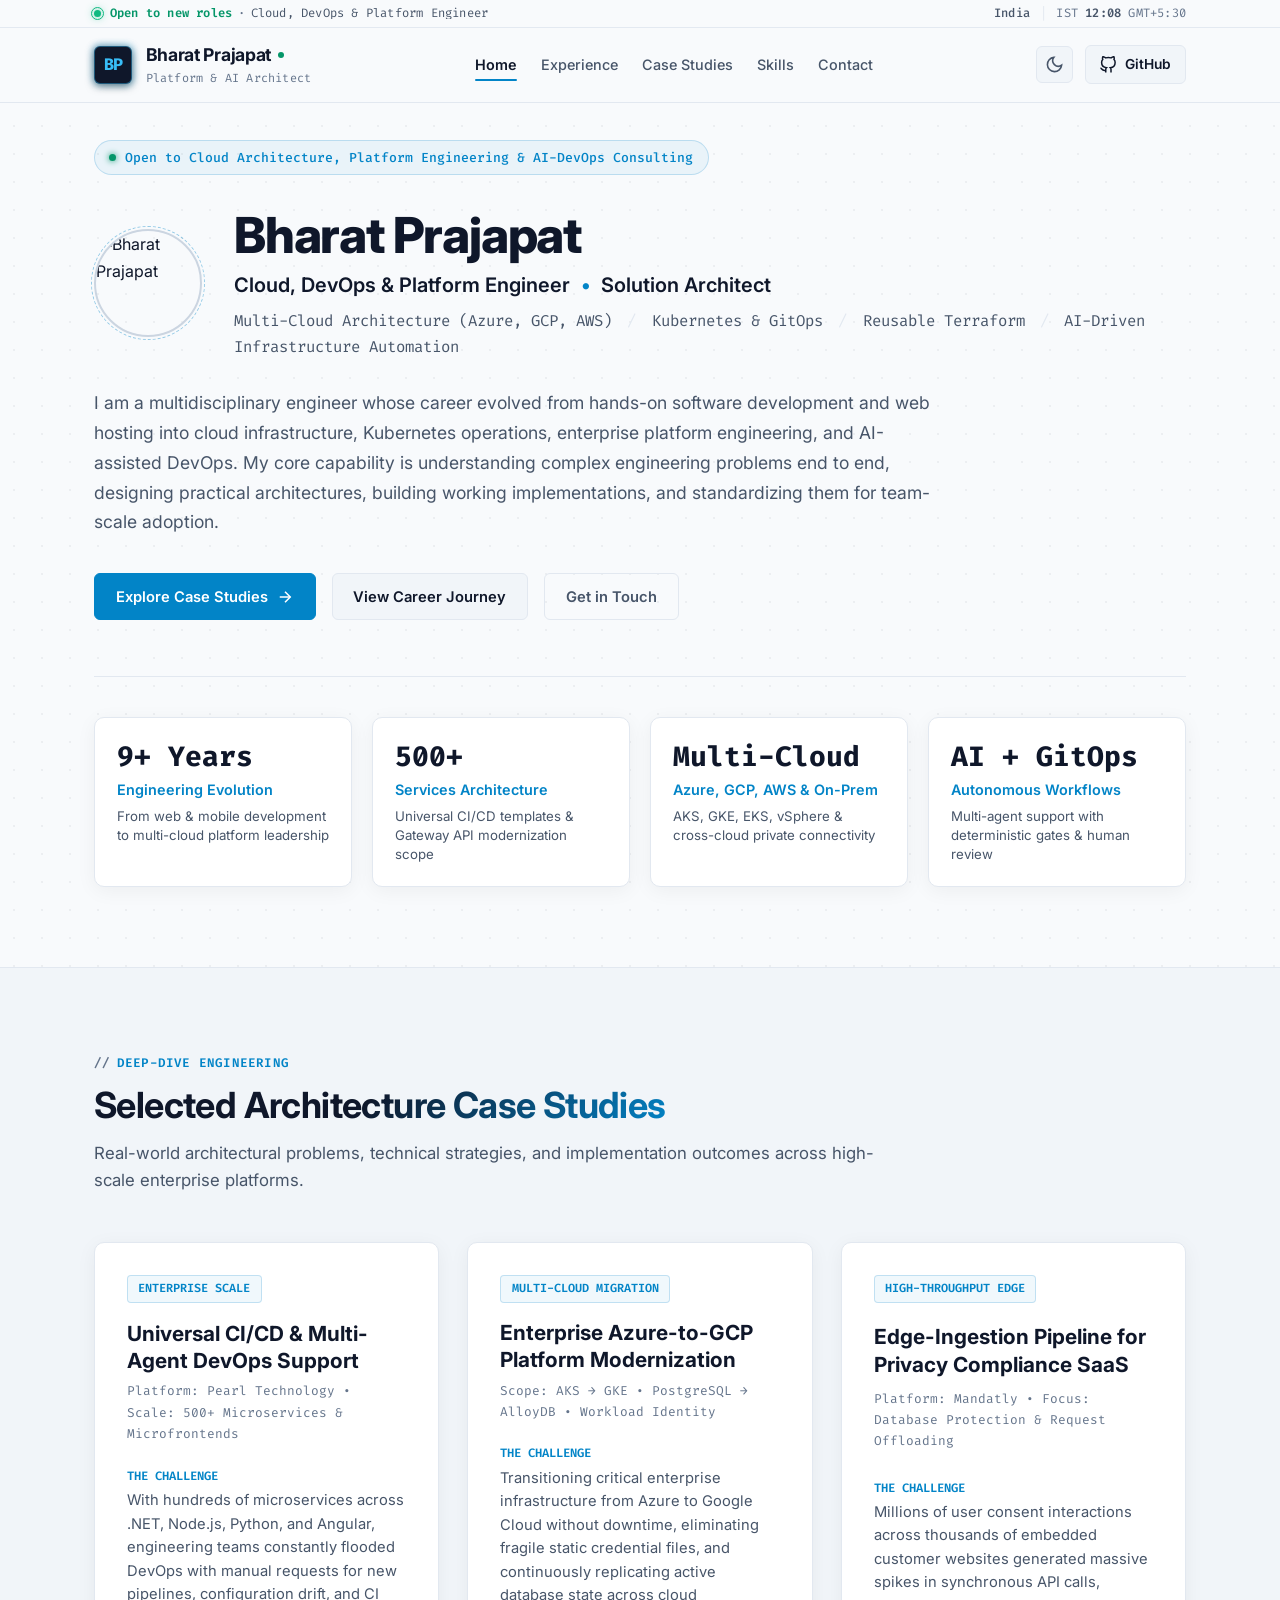
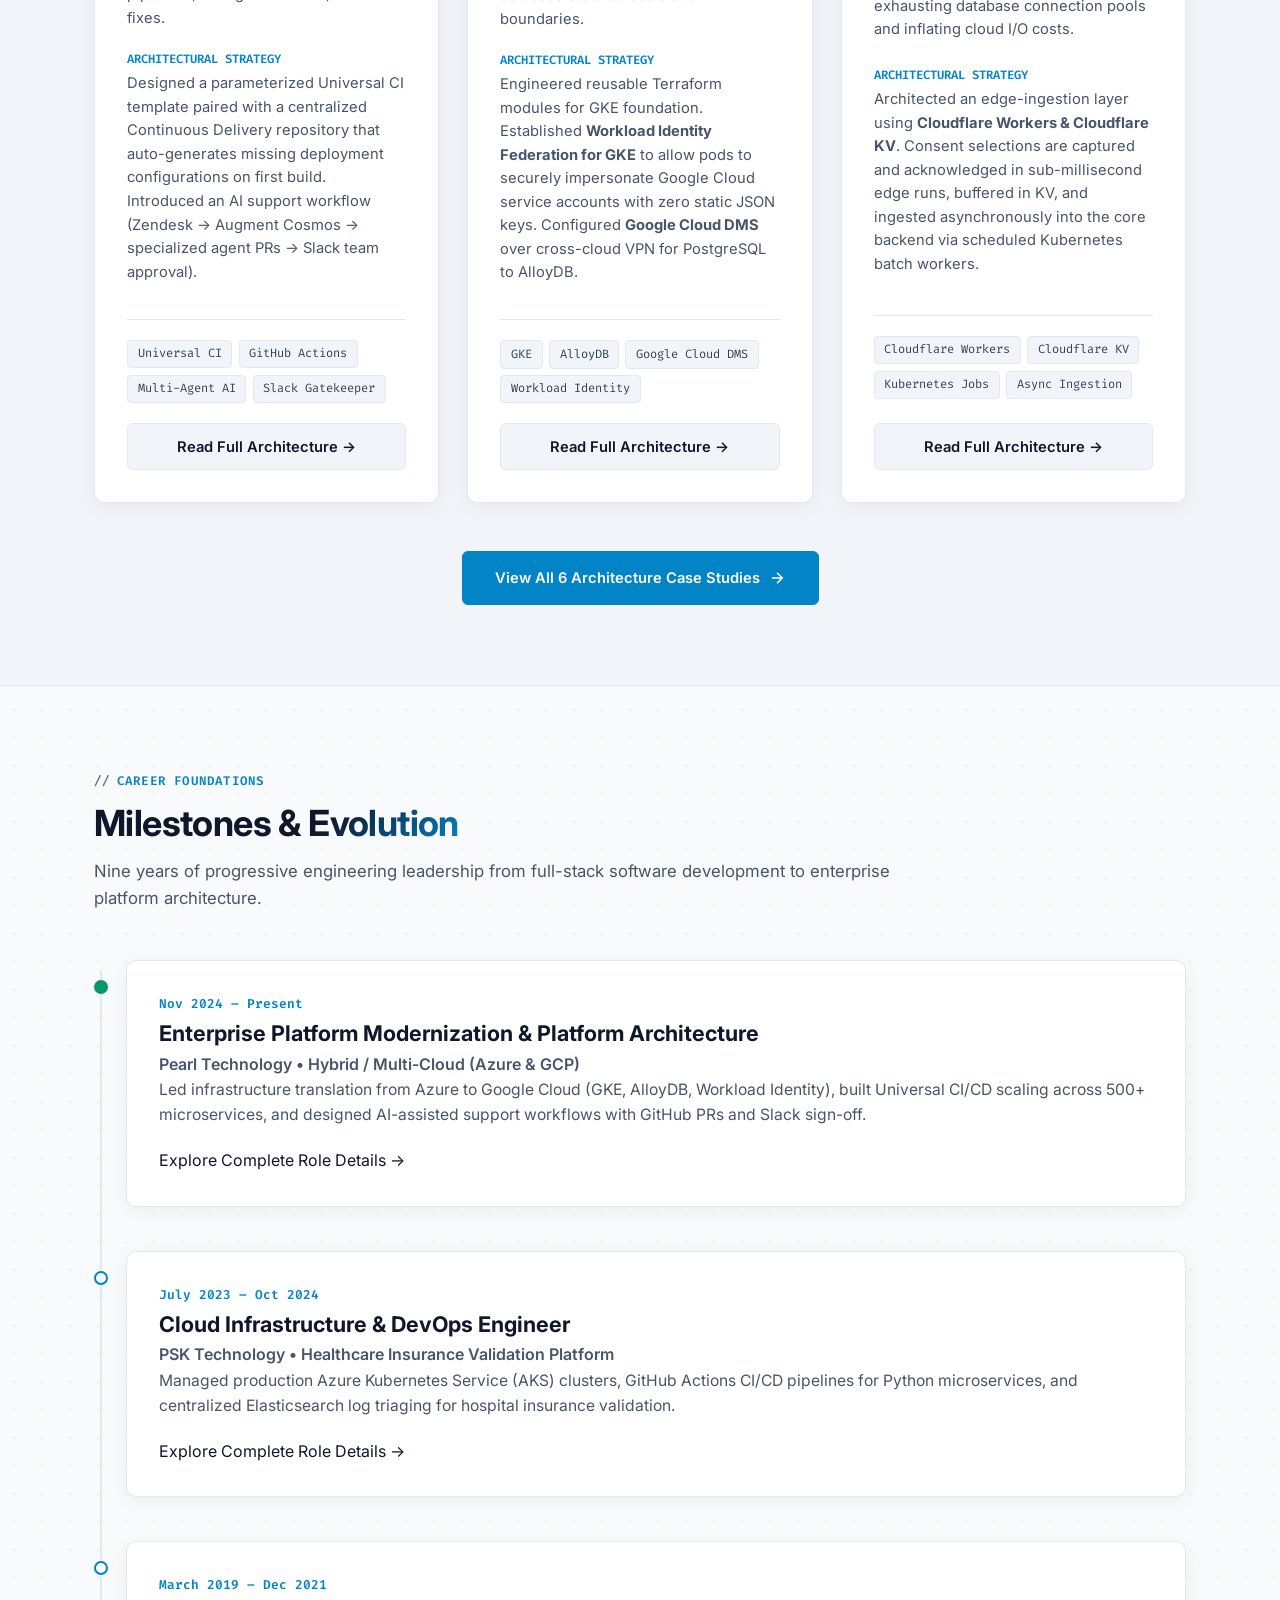
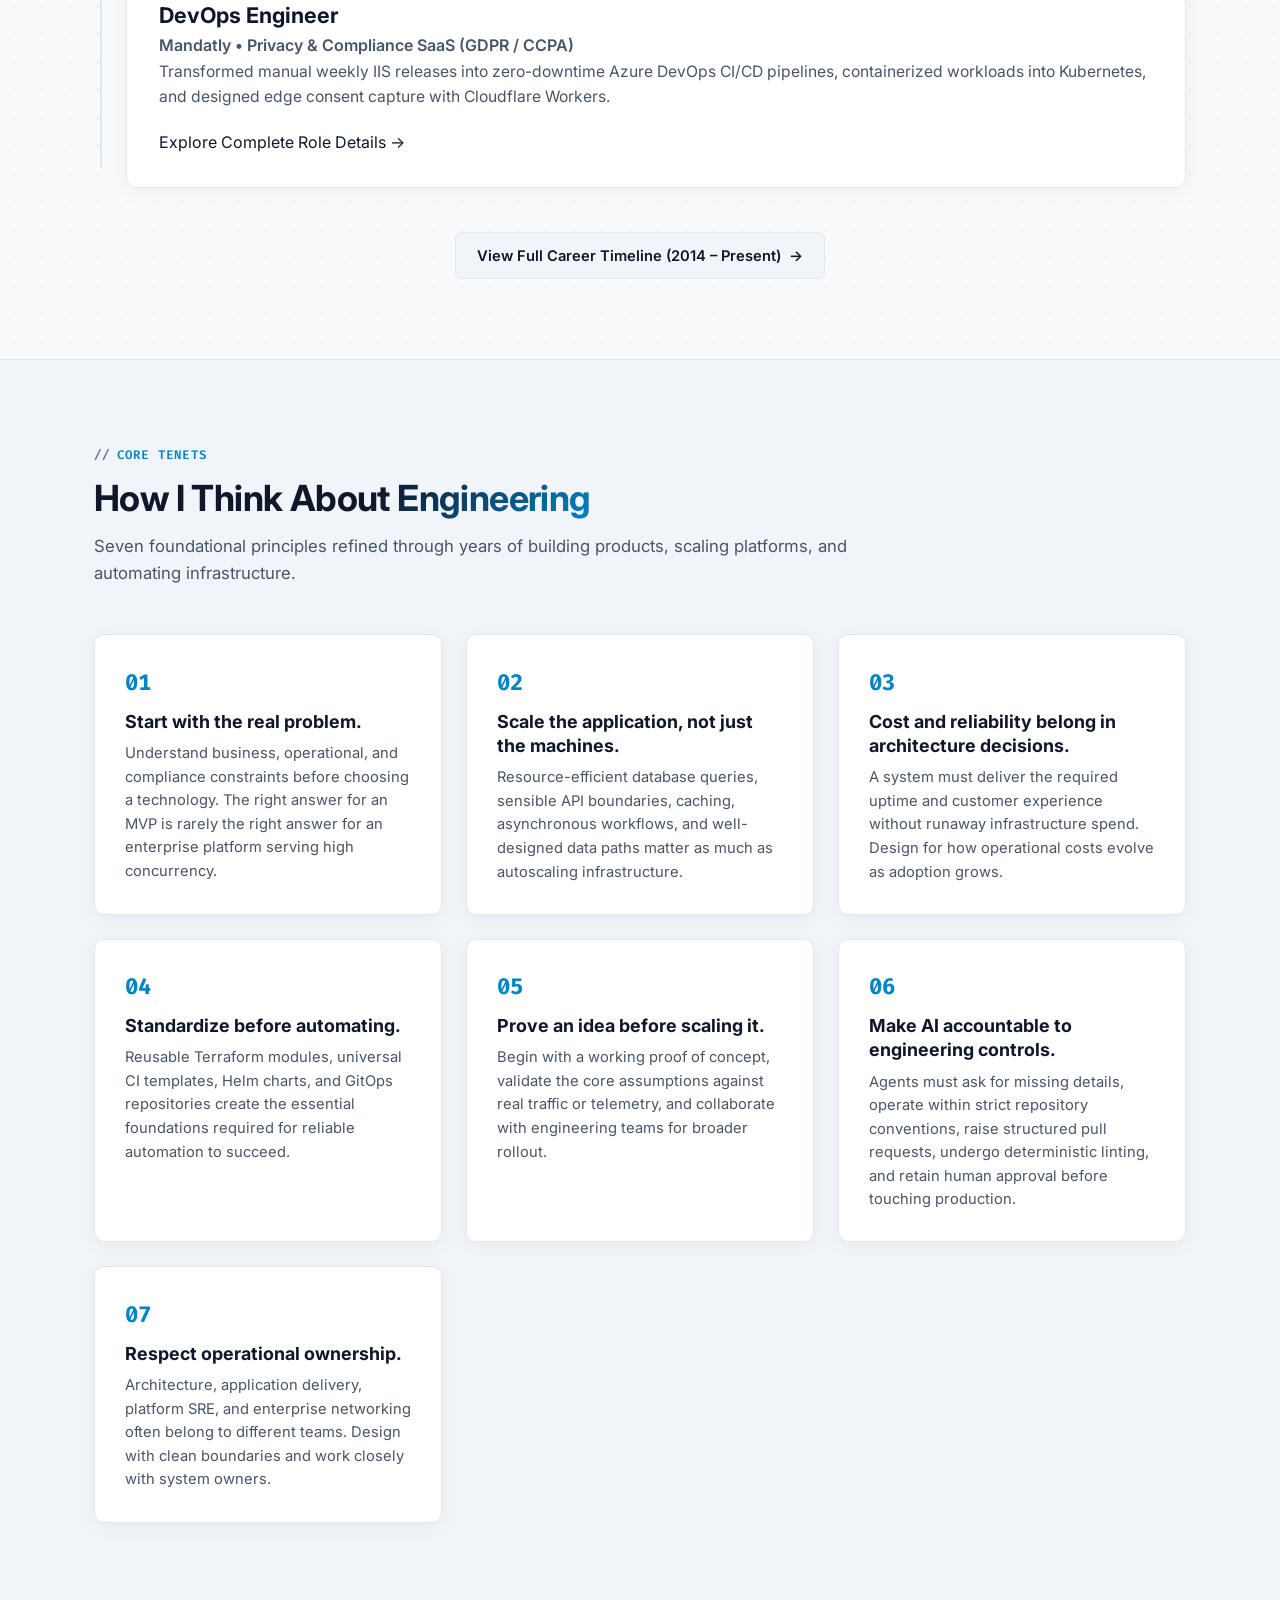
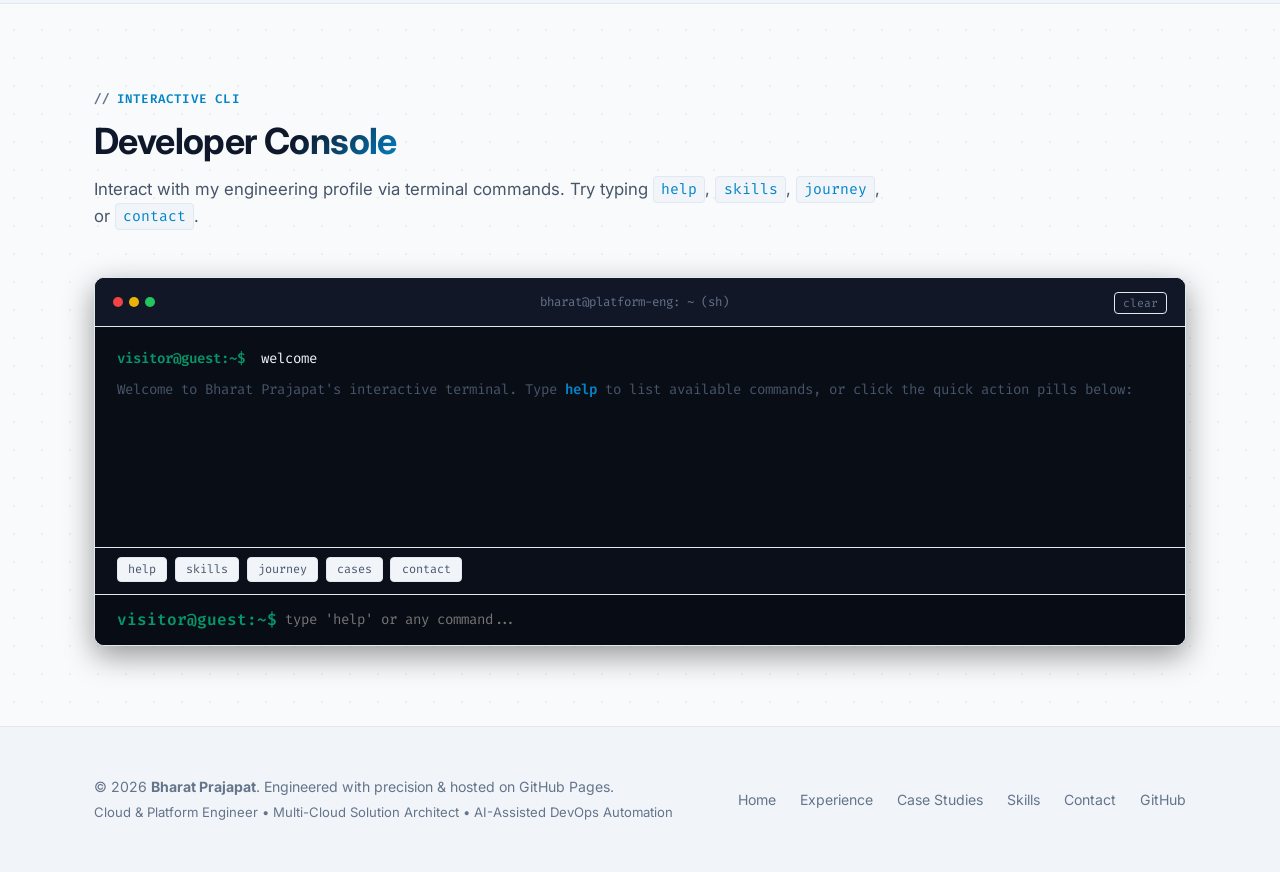
==== commit 76fc07ae: "feat: add engineering top status banner with dynamic IST clock and pulse indicator" ====
--- a/index.html
+++ b/index.html
@@ -56,6 +56,23 @@
 
   <!-- Navigation Bar with Standout Animated Logo -->
   <header class="navbar" id="navbar">
+    <!-- Top Status / Announcement Bar -->
+    <div class="top-status-bar">
+      <div class="top-status-container">
+        <div class="top-status-left">
+          <span class="status-pulse-dot" aria-hidden="true"></span>
+          <a href="/contact.html" class="top-status-link">
+            <strong>Open to new roles</strong> <span class="status-sep">·</span> Cloud, DevOps &amp; Platform Engineer
+          </a>
+        </div>
+        <div class="top-status-right">
+          <span class="location-label">India</span>
+          <span class="status-divider">|</span>
+          <span class="time-label">IST <span class="live-ist-clock">--:--</span> GMT+5:30</span>
+        </div>
+      </div>
+    </div>
+
     <div class="nav-container">
       <a href="/" class="brand-logo" aria-label="Bharat Prajapat Home">
         <div class="logo-box">
--- a/styles.css
+++ b/styles.css
@@ -307,6 +307,122 @@
 [data-theme="light"] .moon-icon { display: block; }
 
 /* ==========================================================================
+   TOP STATUS / ANNOUNCEMENT BAR
+   ========================================================================== */
+.top-status-bar {
+  background: rgba(8, 11, 18, 0.95);
+  border-bottom: 1px solid var(--border-color);
+  font-family: var(--font-mono);
+  font-size: 0.76rem;
+  letter-spacing: 0.2px;
+  line-height: 1;
+}
+
+[data-theme="light"] .top-status-bar {
+  background: rgba(248, 250, 252, 0.96);
+  border-bottom: 1px solid rgba(226, 232, 240, 0.9);
+}
+
+.top-status-container {
+  max-width: 1140px;
+  margin: 0 auto;
+  padding: 0.45rem 1.5rem;
+  display: flex;
+  align-items: center;
+  justify-content: space-between;
+  gap: 1rem;
+}
+
+.top-status-left {
+  display: inline-flex;
+  align-items: center;
+  gap: 0.55rem;
+  min-width: 0;
+}
+
+.status-pulse-dot {
+  position: relative;
+  width: 7px;
+  height: 7px;
+  border-radius: 50%;
+  background: #10b981;
+  display: inline-block;
+  flex-shrink: 0;
+  box-shadow: 0 0 8px rgba(16, 185, 129, 0.8);
+}
+
+.status-pulse-dot::after {
+  content: '';
+  position: absolute;
+  inset: -3px;
+  border-radius: 50%;
+  border: 1.5px solid #10b981;
+  animation: pulse-ring 2.2s cubic-bezier(0.215, 0.61, 0.355, 1) infinite;
+}
+
+@keyframes pulse-ring {
+  0% { transform: scale(0.7); opacity: 1; }
+  100% { transform: scale(2.4); opacity: 0; }
+}
+
+.top-status-link {
+  color: var(--text-secondary);
+  text-decoration: none;
+  transition: var(--transition);
+  display: inline-flex;
+  align-items: center;
+  gap: 0.35rem;
+  white-space: nowrap;
+  overflow: hidden;
+  text-overflow: ellipsis;
+}
+
+.top-status-link:hover {
+  color: var(--text-primary);
+}
+
+.top-status-link strong {
+  color: #34d399;
+  font-weight: 600;
+}
+
+[data-theme="light"] .top-status-link strong {
+  color: #059669;
+}
+
+.status-sep {
+  color: var(--text-muted);
+}
+
+.top-status-right {
+  display: inline-flex;
+  align-items: center;
+  gap: 0.6rem;
+  color: var(--text-muted);
+  white-space: nowrap;
+  flex-shrink: 0;
+}
+
+.location-label {
+  color: var(--text-secondary);
+  font-weight: 500;
+}
+
+.status-divider {
+  color: var(--border-color);
+  user-select: none;
+}
+
+.time-label {
+  color: var(--text-muted);
+}
+
+.live-ist-clock {
+  color: var(--text-secondary);
+  font-weight: 600;
+}
+
+/* ==========================================================================
    NAVIGATION & STANDOUT ENGINEERING LOGO
    ========================================================================== */
 .navbar {
@@ -509,7 +625,7 @@
    ========================================================================== */
 .hero-section {
   position: relative;
-  padding-top: 8rem;
+  padding-top: 8.75rem;
   padding-bottom: 5rem;
 }
 
@@ -670,7 +786,7 @@
    Page Headers (Sub-pages)
    ========================================================================== */
 .page-hero {
-  padding-top: 7.5rem;
+  padding-top: 8.25rem;
   padding-bottom: 3rem;
   border-bottom: 1px solid var(--border-color);
   background: var(--bg-secondary);
@@ -1320,8 +1436,8 @@
   }
 
   .nav-links {
-    position: fixed;
-    top: 59px;
+    position: absolute;
+    top: 100%;
     left: 0;
     width: 100%;
     background: var(--bg-secondary);
@@ -1330,10 +1446,21 @@
     padding: 1.5rem;
     gap: 1.25rem;
     display: none;
+    box-shadow: 0 10px 25px -5px rgba(0, 0, 0, 0.4);
   }
 
   .nav-links.open {
     display: flex;
+  }
+
+  .top-status-container {
+    padding: 0.4rem 1rem;
+    font-size: 0.72rem;
+  }
+
+  .top-status-right .status-divider,
+  .top-status-right .time-label {
+    display: none;
   }
 
   .mobile-menu-toggle {
@@ -1362,3 +1489,13 @@
     text-align: center;
   }
 }
+
+@media (max-width: 520px) {
+  .top-status-right {
+    display: none;
+  }
+  .top-status-link {
+    font-size: 0.71rem;
+  }
+}
+
